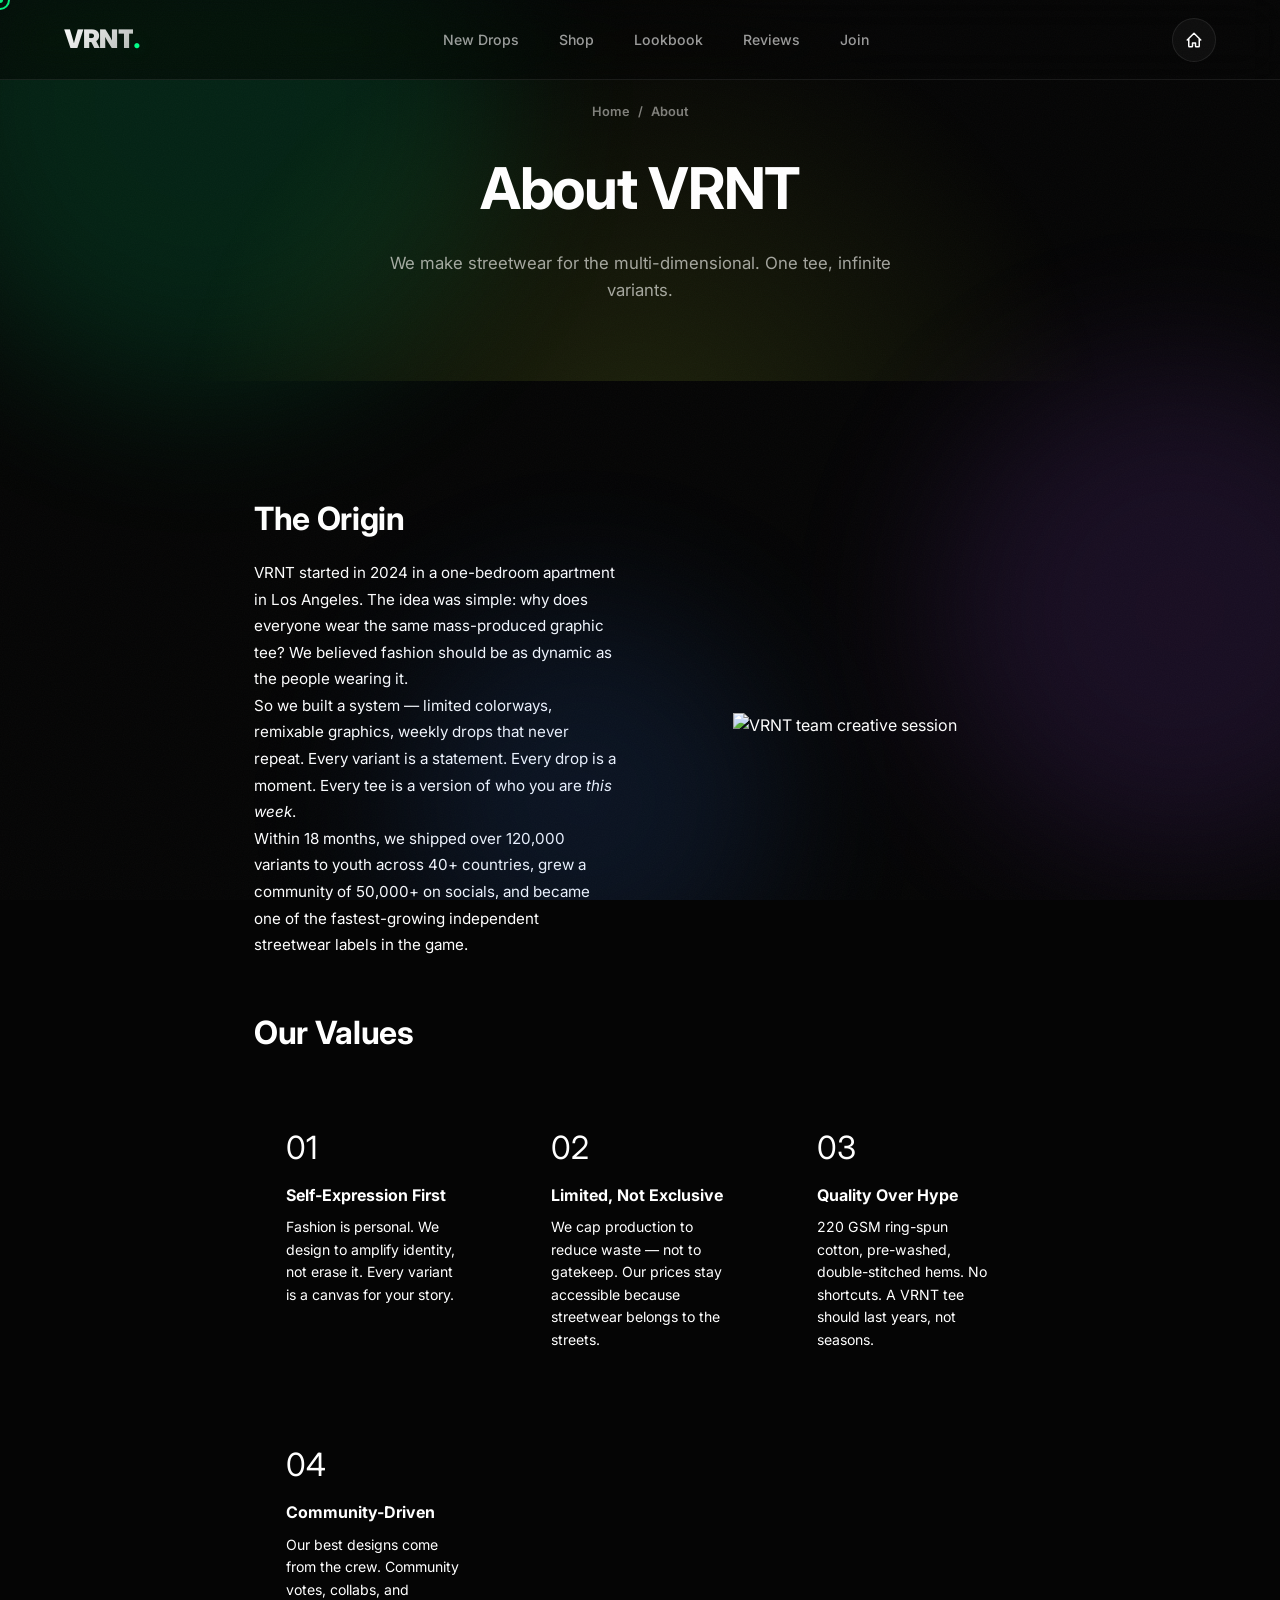
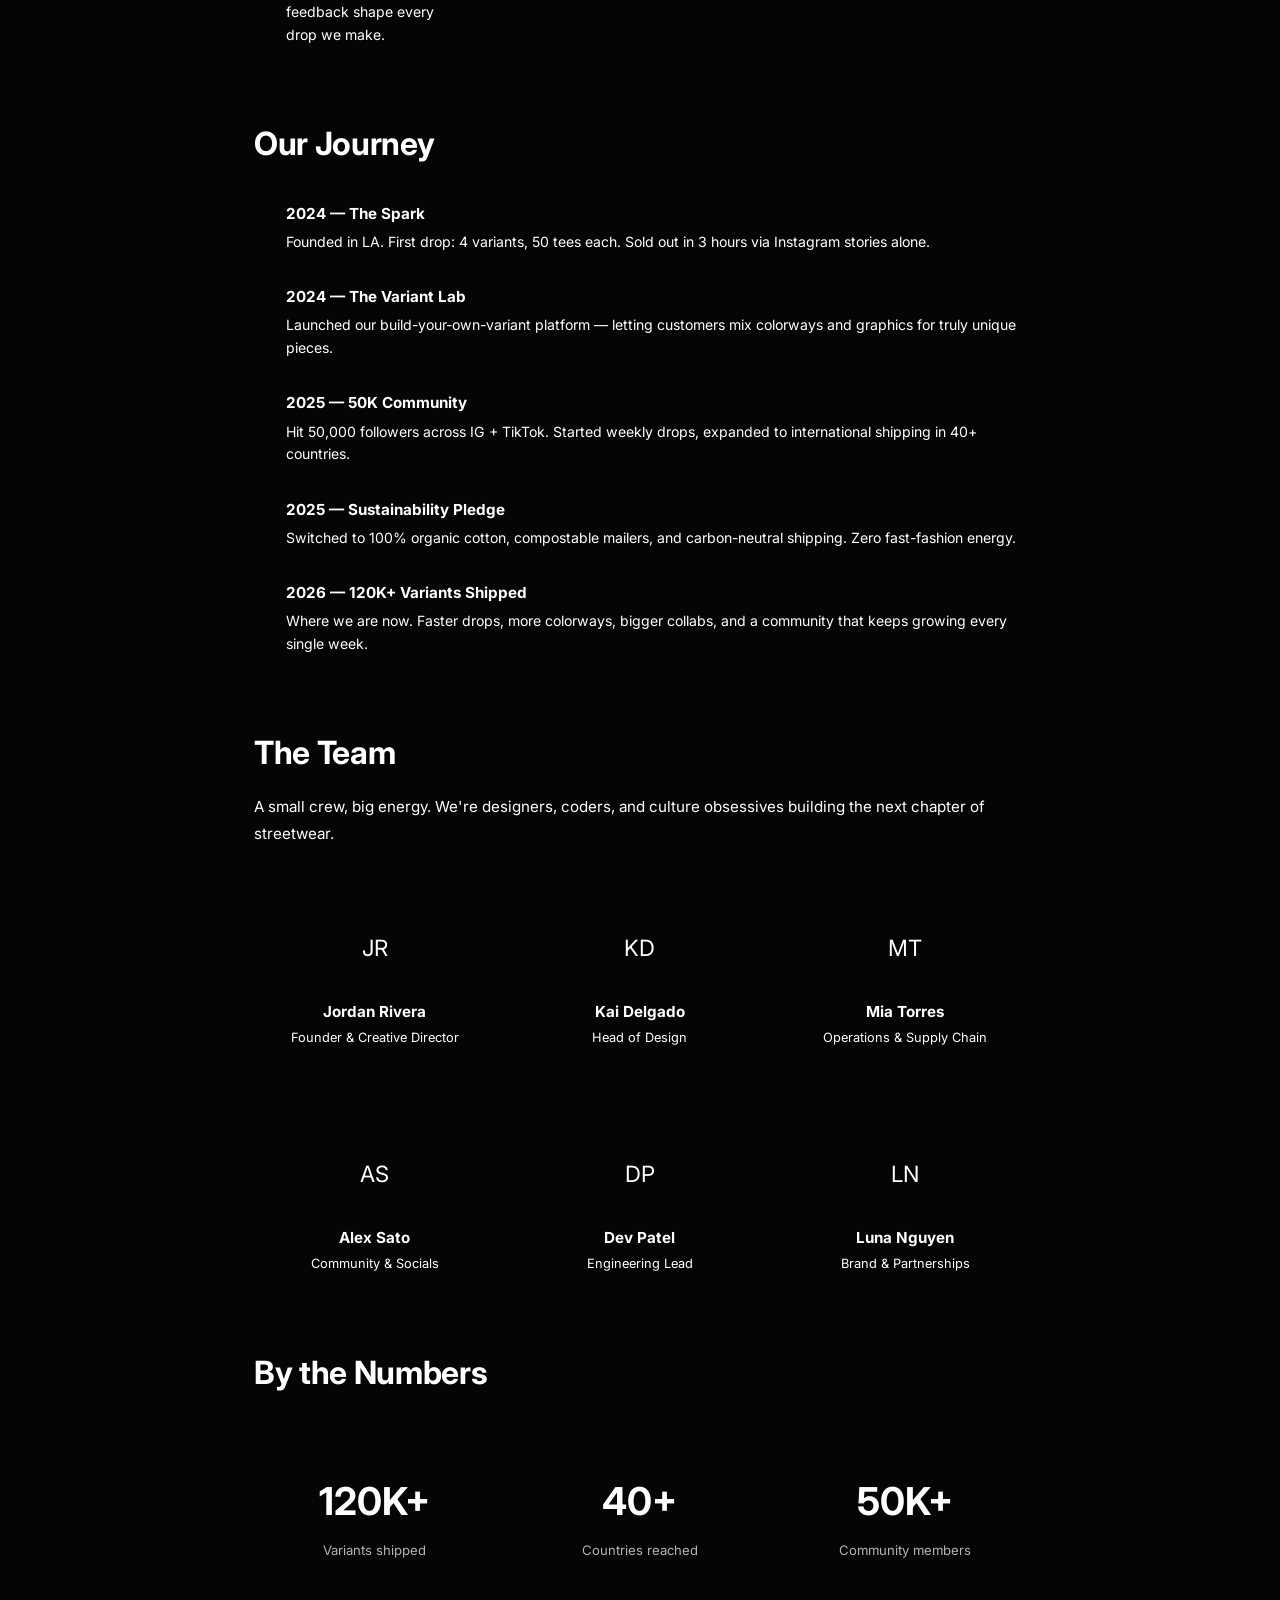
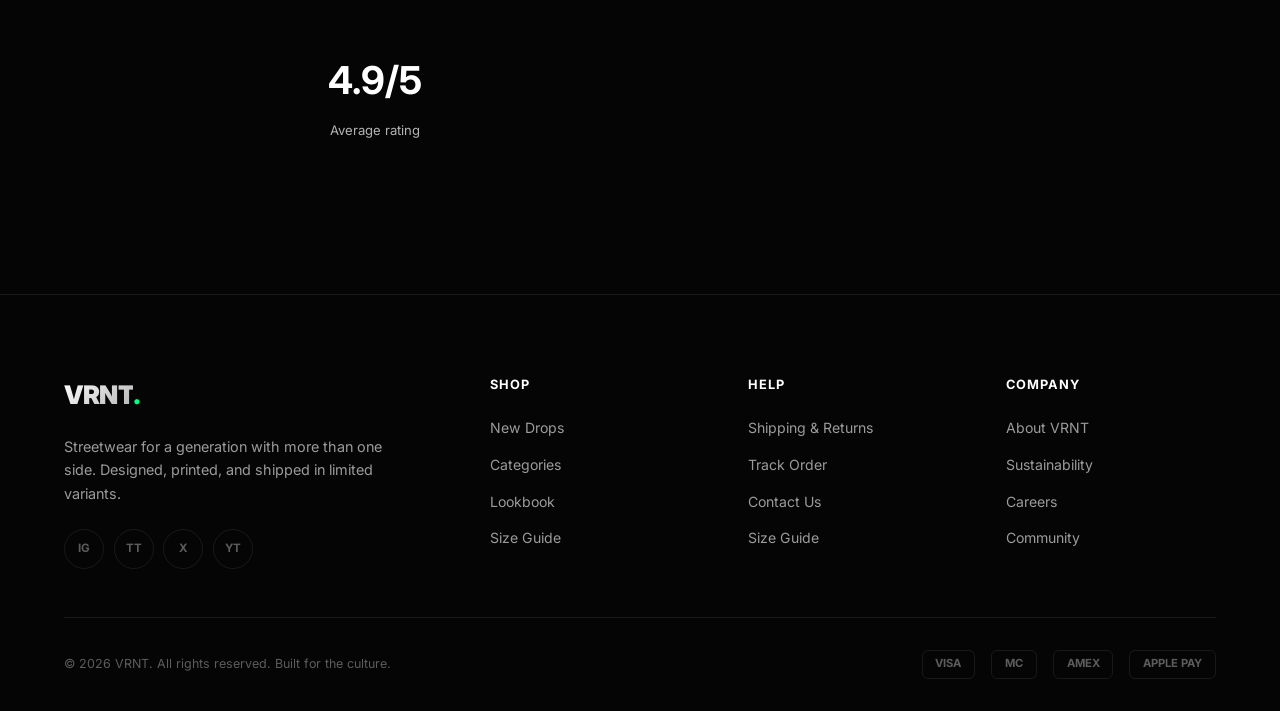
==== about.html @ 7489afe8 "Rewrite 7 inner pages with premium dark futuristic theme - Unified header with logo__text/logo__dot," ====
<!DOCTYPE html>
<html lang="en">
<head>
<meta charset="UTF-8" />
<meta name="viewport" content="width=device-width, initial-scale=1.0" />
<title>About VRNT — Our Story</title>
<meta name="description" content="VRNT is a streetwear label built for a generation that refuses to pick just one version of themselves. Learn our story, values, and meet the team." />
<meta name="theme-color" content="#050505" />

<!-- Fonts -->
<link rel="preconnect" href="https://fonts.googleapis.com">
<link rel="preconnect" href="https://fonts.gstatic.com" crossorigin>
<link href="https://fonts.googleapis.com/css2?family=Inter:wght@400;500;600;700;800;900&display=swap" rel="stylesheet">

<!-- Styles -->
<link rel="stylesheet" href="assets/css/style.css" />
<link rel="stylesheet" href="assets/css/pages.css" />
</head>
<body>

<!-- ============ NOISE OVERLAY ============ -->
<div class="noise" aria-hidden="true"></div>

<!-- ============ AMBIENT GLOW ORBS ============ -->
<div class="glow-orbs" aria-hidden="true">
  <span class="glow-orb glow-orb--1"></span>
  <span class="glow-orb glow-orb--2"></span>
  <span class="glow-orb glow-orb--3"></span>
</div>

<!-- ============ CUSTOM CURSOR ============ -->
<div class="cursor" id="cursor"></div>
<div class="cursor cursor--dot" id="cursorDot"></div>

<!-- ============ HEADER ============ -->
<header class="site-header" id="siteHeader">
  <div class="site-header__inner">
    <a href="index.html" class="logo" data-hover>
      <span class="logo__text">VRNT</span><span class="logo__dot">.</span>
    </a>

    <nav class="main-nav" aria-label="Primary">
      <ul>
        <li><a href="index.html#drops" data-hover>New Drops</a></li>
        <li><a href="index.html#categories" data-hover>Shop</a></li>
        <li><a href="index.html#lookbook" data-hover>Lookbook</a></li>
        <li><a href="index.html#testimonials" data-hover>Reviews</a></li>
        <li><a href="index.html#newsletter" data-hover>Join</a></li>
      </ul>
    </nav>

    <div class="header-actions">
      <a href="index.html" class="icon-btn" aria-label="Home" data-hover>
        <svg viewBox="0 0 24 24"><path d="M3 12l9-9 9 9M5 10v10a1 1 0 001 1h3a1 1 0 001-1v-4h4v4a1 1 0 001 1h3a1 1 0 001-1V10" fill="none" stroke="currentColor" stroke-width="2" stroke-linecap="round" stroke-linejoin="round"/></svg>
      </a>
    </div>
  </div>
</header>

<main>
  <section class="page-hero">
    <nav class="breadcrumb" aria-label="Breadcrumb">
      <a href="index.html" data-hover>Home</a> <span>/</span> <span>About</span>
    </nav>
    <h1>About VRNT</h1>
    <p>We make streetwear for the multi-dimensional. One tee, infinite variants.</p>
  </section>

  <div class="page-content">

    <div class="about-hero-grid">
      <div>
        <h2 style="margin-top:0;">The Origin</h2>
        <p>VRNT started in 2024 in a one-bedroom apartment in Los Angeles. The idea was simple: why does everyone wear the same mass-produced graphic tee? We believed fashion should be as dynamic as the people wearing it.</p>
        <p>So we built a system — limited colorways, remixable graphics, weekly drops that never repeat. Every variant is a statement. Every drop is a moment. Every tee is a version of who you are <em>this week</em>.</p>
        <p>Within 18 months, we shipped over 120,000 variants to youth across 40+ countries, grew a community of 50,000+ on socials, and became one of the fastest-growing independent streetwear labels in the game.</p>
      </div>
      <div class="about-visual">
        <img src="https://images.unsplash.com/photo-1556906781-9a412961c28c?w=700&q=80&auto=format" alt="VRNT team creative session" loading="lazy" />
      </div>
    </div>

    <h2>Our Values</h2>
    <div class="values-grid">
      <div class="value-card">
        <span class="value-card__num">01</span>
        <h4>Self-Expression First</h4>
        <p>Fashion is personal. We design to amplify identity, not erase it. Every variant is a canvas for your story.</p>
      </div>
      <div class="value-card">
        <span class="value-card__num">02</span>
        <h4>Limited, Not Exclusive</h4>
        <p>We cap production to reduce waste — not to gatekeep. Our prices stay accessible because streetwear belongs to the streets.</p>
      </div>
      <div class="value-card">
        <span class="value-card__num">03</span>
        <h4>Quality Over Hype</h4>
        <p>220 GSM ring-spun cotton, pre-washed, double-stitched hems. No shortcuts. A VRNT tee should last years, not seasons.</p>
      </div>
      <div class="value-card">
        <span class="value-card__num">04</span>
        <h4>Community-Driven</h4>
        <p>Our best designs come from the crew. Community votes, collabs, and feedback shape every drop we make.</p>
      </div>
    </div>

    <h2>Our Journey</h2>
    <div class="timeline">
      <div class="timeline__item">
        <h4>2024 — The Spark</h4>
        <p>Founded in LA. First drop: 4 variants, 50 tees each. Sold out in 3 hours via Instagram stories alone.</p>
      </div>
      <div class="timeline__item">
        <h4>2024 — The Variant Lab</h4>
        <p>Launched our build-your-own-variant platform — letting customers mix colorways and graphics for truly unique pieces.</p>
      </div>
      <div class="timeline__item">
        <h4>2025 — 50K Community</h4>
        <p>Hit 50,000 followers across IG + TikTok. Started weekly drops, expanded to international shipping in 40+ countries.</p>
      </div>
      <div class="timeline__item">
        <h4>2025 — Sustainability Pledge</h4>
        <p>Switched to 100% organic cotton, compostable mailers, and carbon-neutral shipping. Zero fast-fashion energy.</p>
      </div>
      <div class="timeline__item">
        <h4>2026 — 120K+ Variants Shipped</h4>
        <p>Where we are now. Faster drops, more colorways, bigger collabs, and a community that keeps growing every single week.</p>
      </div>
    </div>

    <h2>The Team</h2>
    <p>A small crew, big energy. We're designers, coders, and culture obsessives building the next chapter of streetwear.</p>
    <div class="team-grid">
      <div class="team-card">
        <div class="team-card__avatar">JR</div>
        <h4>Jordan Rivera</h4>
        <p>Founder & Creative Director</p>
      </div>
      <div class="team-card">
        <div class="team-card__avatar">KD</div>
        <h4>Kai Delgado</h4>
        <p>Head of Design</p>
      </div>
      <div class="team-card">
        <div class="team-card__avatar">MT</div>
        <h4>Mia Torres</h4>
        <p>Operations & Supply Chain</p>
      </div>
      <div class="team-card">
        <div class="team-card__avatar">AS</div>
        <h4>Alex Sato</h4>
        <p>Community & Socials</p>
      </div>
      <div class="team-card">
        <div class="team-card__avatar">DP</div>
        <h4>Dev Patel</h4>
        <p>Engineering Lead</p>
      </div>
      <div class="team-card">
        <div class="team-card__avatar">LN</div>
        <h4>Luna Nguyen</h4>
        <p>Brand & Partnerships</p>
      </div>
    </div>

    <h2>By the Numbers</h2>
    <div class="sus-stats">
      <div class="sus-stat"><strong>120K+</strong><span>Variants shipped</span></div>
      <div class="sus-stat"><strong>40+</strong><span>Countries reached</span></div>
      <div class="sus-stat"><strong>50K+</strong><span>Community members</span></div>
      <div class="sus-stat"><strong>4.9/5</strong><span>Average rating</span></div>
    </div>

  </div>
</main>

<!-- ============ FOOTER ============ -->
<footer class="site-footer">
  <div class="site-footer__inner">
    <div class="site-footer__top">
      <div class="site-footer__brand">
        <a href="index.html" class="logo" data-hover><span class="logo__text">VRNT</span><span class="logo__dot">.</span></a>
        <p>Streetwear for a generation with more than one side. Designed, printed, and shipped in limited variants.</p>
        <div class="social-row">
          <a href="#" aria-label="Instagram" data-hover>IG</a>
          <a href="#" aria-label="TikTok" data-hover>TT</a>
          <a href="#" aria-label="X" data-hover>X</a>
          <a href="#" aria-label="YouTube" data-hover>YT</a>
        </div>
      </div>
      <div class="site-footer__col">
        <h5>Shop</h5>
        <ul>
          <li><a href="index.html#drops" data-hover>New Drops</a></li>
          <li><a href="index.html#categories" data-hover>Categories</a></li>
          <li><a href="index.html#lookbook" data-hover>Lookbook</a></li>
          <li><a href="size-guide.html" data-hover>Size Guide</a></li>
        </ul>
      </div>
      <div class="site-footer__col">
        <h5>Help</h5>
        <ul>
          <li><a href="shipping-returns.html" data-hover>Shipping & Returns</a></li>
          <li><a href="track-order.html" data-hover>Track Order</a></li>
          <li><a href="contact.html" data-hover>Contact Us</a></li>
          <li><a href="size-guide.html" data-hover>Size Guide</a></li>
        </ul>
      </div>
      <div class="site-footer__col">
        <h5>Company</h5>
        <ul>
          <li><a href="about.html" data-hover>About VRNT</a></li>
          <li><a href="sustainability.html" data-hover>Sustainability</a></li>
          <li><a href="careers.html" data-hover>Careers</a></li>
          <li><a href="index.html#testimonials" data-hover>Community</a></li>
        </ul>
      </div>
    </div>
    <div class="site-footer__bottom">
      <p>&copy; 2026 VRNT. All rights reserved. Built for the culture.</p>
      <div class="payment-row">
        <span class="payment-pill">VISA</span>
        <span class="payment-pill">MC</span>
        <span class="payment-pill">AMEX</span>
        <span class="payment-pill">APPLE PAY</span>
      </div>
    </div>
  </div>
</footer>

<script src="assets/js/main.js"></script>
</body>
</html>
---- assets/css/style.css ----
/* =========================================================
   VRNT — $10K Premium Futuristic Streetwear Store
   Glassmorphism · Neon · 3D · Parallax · Micro-interactions
   ========================================================= */

/* ---------- Custom Properties ---------- */
:root {
  /* Dark futuristic palette */
  --bg-primary: #050505;
  --bg-secondary: #0a0a0f;
  --bg-card: rgba(255,255,255,.03);
  --bg-glass: rgba(255,255,255,.04);
  --border-glass: rgba(255,255,255,.08);

  --text-primary: #ffffff;
  --text-secondary: rgba(255,255,255,.6);
  --text-muted: rgba(255,255,255,.35);

  --neon-green: #00ff88;
  --neon-purple: #a855f7;
  --neon-blue: #3b82f6;
  --neon-pink: #ec4899;
  --neon-cyan: #06b6d4;
  --neon-orange: #f97316;

  --accent: var(--neon-green);
  --accent-glow: 0 0 20px rgba(0,255,136,.3), 0 0 60px rgba(0,255,136,.1);

  --font-display: 'Inter', system-ui, -apple-system, sans-serif;
  --font-body: 'Inter', system-ui, -apple-system, sans-serif;

  --container: 1400px;
  --gutter: clamp(24px, 5vw, 80px);
  --radius-sm: 12px;
  --radius-md: 20px;
  --radius-lg: 32px;
  --radius-xl: 48px;

  --ease-out: cubic-bezier(.16,1,.3,1);
  --ease-elastic: cubic-bezier(.68,-.6,.32,1.6);
  --ease-smooth: cubic-bezier(.4,0,.2,1);
  --dur-fast: .2s;
  --dur-med: .5s;
  --dur-slow: 1s;
  --dur-slower: 1.6s;

  --header-h: 80px;
}

/* ---------- Reset ---------- */
*, *::before, *::after { box-sizing: border-box; }
html {
  scroll-behavior: smooth;
  scrollbar-width: thin;
  scrollbar-color: rgba(255,255,255,.1) transparent;
}
body {
  margin: 0;
  background: var(--bg-primary);
  color: var(--text-primary);
  font-family: var(--font-body);
  font-size: 16px;
  line-height: 1.6;
  -webkit-font-smoothing: antialiased;
  -moz-osx-font-smoothing: grayscale;
  overflow-x: hidden;
  cursor: none;
}
img, svg, video { display: block; max-width: 100%; }
a { color: inherit; text-decoration: none; }
button { font-family: inherit; cursor: none; border: none; background: none; color: inherit; }
ul { list-style: none; margin: 0; padding: 0; }
h1, h2, h3, h4, h5, h6, p { margin: 0; }
input, textarea { font-family: inherit; }

/* ---------- Custom Scrollbar (Webkit) ---------- */
::-webkit-scrollbar { width: 6px; }
::-webkit-scrollbar-track { background: transparent; }
::-webkit-scrollbar-thumb { background: rgba(255,255,255,.1); border-radius: 3px; }
::-webkit-scrollbar-thumb:hover { background: rgba(255,255,255,.2); }

/* ---------- Custom Cursor ---------- */
.cursor {
  position: fixed;
  width: 20px;
  height: 20px;
  border: 2px solid var(--accent);
  border-radius: 50%;
  pointer-events: none;
  z-index: 9999;
  transition: transform .15s var(--ease-out), opacity .3s, width .3s var(--ease-out), height .3s var(--ease-out), border-color .3s;
  transform: translate(-50%, -50%);
  mix-blend-mode: difference;
}
.cursor--dot {
  width: 6px;
  height: 6px;
  background: var(--accent);
  border: none;
  transition: transform .08s linear, opacity .3s;
}
.cursor.is-hover {
  width: 50px;
  height: 50px;
  border-color: var(--neon-pink);
  background: rgba(236,72,153,.1);
}
.cursor.is-hidden { opacity: 0; transform: translate(-50%, -50%) scale(0); }
@media (hover: none) { .cursor { display: none; } body { cursor: auto; } button { cursor: pointer; } }

/* ---------- Loading Screen ---------- */
.loader {
  position: fixed;
  inset: 0;
  z-index: 10000;
  background: var(--bg-primary);
  display: flex;
  flex-direction: column;
  align-items: center;
  justify-content: center;
  gap: 2rem;
  transition: opacity .8s var(--ease-out), visibility .8s;
}
.loader.is-done {
  opacity: 0;
  visibility: hidden;
  pointer-events: none;
}
.loader__logo {
  font-size: 3rem;
  font-weight: 900;
  letter-spacing: -.04em;
  background: linear-gradient(135deg, var(--neon-green), var(--neon-cyan), var(--neon-purple));
  -webkit-background-clip: text;
  background-clip: text;
  color: transparent;
  animation: pulse-glow 2s ease-in-out infinite;
}
@keyframes pulse-glow {
  0%, 100% { filter: brightness(1); }
  50% { filter: brightness(1.3); }
}
.loader__bar {
  width: 200px;
  height: 2px;
  background: rgba(255,255,255,.1);
  border-radius: 2px;
  overflow: hidden;
}
.loader__progress {
  height: 100%;
  width: 0%;
  background: linear-gradient(90deg, var(--neon-green), var(--neon-cyan));
  border-radius: 2px;
  transition: width .3s var(--ease-out);
}
.loader__text {
  font-size: .75rem;
  letter-spacing: .2em;
  text-transform: uppercase;
  color: var(--text-muted);
}

/* ---------- Noise Texture Overlay ---------- */
.noise {
  position: fixed;
  inset: 0;
  pointer-events: none;
  z-index: 9000;
  opacity: .03;
  background-image: url("data:image/svg+xml,%3Csvg xmlns='http://www.w3.org/2000/svg' width='300' height='300'%3E%3Cfilter id='n'%3E%3CfeTurbulence type='fractalNoise' baseFrequency='.85' numOctaves='4' stitchTiles='stitch'/%3E%3C/filter%3E%3Crect width='100%25' height='100%25' filter='url(%23n)'/%3E%3C/svg%3E");
}

/* ---------- Glow Orbs (ambient background) ---------- */
.glow-orbs {
  position: fixed;
  inset: 0;
  pointer-events: none;
  z-index: 0;
  overflow: hidden;
}
.glow-orb {
  position: absolute;
  border-radius: 50%;
  filter: blur(80px);
  opacity: .12;
  animation: orb-float 20s ease-in-out infinite;
}
.glow-orb--1 { width: 600px; height: 600px; background: var(--neon-green); top: -200px; left: -100px; }
.glow-orb--2 { width: 500px; height: 500px; background: var(--neon-purple); top: 40%; right: -150px; animation-delay: -7s; animation-duration: 25s; }
.glow-orb--3 { width: 400px; height: 400px; background: var(--neon-blue); bottom: -100px; left: 30%; animation-delay: -12s; animation-duration: 22s; }
@keyframes orb-float {
  0%, 100% { transform: translate(0, 0) scale(1); }
  33% { transform: translate(40px, -60px) scale(1.1); }
  66% { transform: translate(-30px, 40px) scale(.9); }
}

/* ---------- Header ---------- */
.site-header {
  position: fixed;
  top: 0;
  left: 0;
  right: 0;
  z-index: 100;
  height: var(--header-h);
  display: flex;
  align-items: center;
  padding: 0 var(--gutter);
  background: rgba(5,5,5,.6);
  backdrop-filter: blur(20px) saturate(1.8);
  border-bottom: 1px solid var(--border-glass);
  transition: transform .5s var(--ease-out), background .3s;
}
.site-header.is-hidden { transform: translateY(-100%); }
.site-header__inner {
  width: 100%;
  max-width: var(--container);
  margin: 0 auto;
  display: flex;
  align-items: center;
  justify-content: space-between;
}

.logo {
  font-size: 1.6rem;
  font-weight: 900;
  letter-spacing: -.03em;
  position: relative;
}
.logo__text {
  background: linear-gradient(135deg, #fff, rgba(255,255,255,.7));
  -webkit-background-clip: text;
  background-clip: text;
  color: transparent;
}
.logo__dot {
  color: var(--accent);
  text-shadow: var(--accent-glow);
}

.main-nav ul {
  display: flex;
  gap: 2.5rem;
}
.main-nav a {
  font-size: .88rem;
  font-weight: 500;
  color: var(--text-secondary);
  position: relative;
  padding: .5rem 0;
  transition: color var(--dur-fast);
}
.main-nav a::after {
  content: "";
  position: absolute;
  bottom: 0;
  left: 0;
  width: 0;
  height: 2px;
  background: var(--accent);
  box-shadow: var(--accent-glow);
  transition: width .4s var(--ease-out);
}
.main-nav a:hover { color: var(--text-primary); }
.main-nav a:hover::after { width: 100%; }

.header-actions {
  display: flex;
  align-items: center;
  gap: .75rem;
}
.icon-btn {
  width: 44px;
  height: 44px;
  display: grid;
  place-items: center;
  border-radius: 50%;
  border: 1px solid var(--border-glass);
  background: var(--bg-glass);
  transition: all var(--dur-fast) var(--ease-out);
}
.icon-btn:hover {
  border-color: var(--accent);
  box-shadow: var(--accent-glow);
  transform: scale(1.05);
}
.icon-btn svg { width: 18px; height: 18px; fill: none; stroke: currentColor; stroke-width: 1.8; }

.cart-btn { position: relative; }
.cart-count {
  position: absolute;
  top: -2px;
  right: -2px;
  min-width: 18px;
  height: 18px;
  padding: 0 4px;
  background: var(--neon-pink);
  color: #fff;
  font-size: .65rem;
  font-weight: 800;
  border-radius: 50%;
  display: grid;
  place-items: center;
  box-shadow: 0 0 12px rgba(236,72,153,.5);
}

/* Mobile nav toggle */
.nav-toggle { display: none; }

/* ---------- Reveal Animations ---------- */
[data-reveal] {
  opacity: 0;
  transform: translateY(60px);
  transition: opacity var(--dur-slower) var(--ease-out), transform var(--dur-slower) var(--ease-out);
}
[data-reveal].is-visible {
  opacity: 1;
  transform: translateY(0);
}
[data-reveal="left"] { transform: translateX(-60px) translateY(0); }
[data-reveal="left"].is-visible { transform: translateX(0); }
[data-reveal="right"] { transform: translateX(60px) translateY(0); }
[data-reveal="right"].is-visible { transform: translateX(0); }
[data-reveal="scale"] { transform: scale(.85); }
[data-reveal="scale"].is-visible { transform: scale(1); }

/* Staggered children */
[data-stagger] > * {
  opacity: 0;
  transform: translateY(40px);
  transition: opacity .8s var(--ease-out), transform .8s var(--ease-out);
}
[data-stagger].is-visible > *:nth-child(1) { transition-delay: 0s; opacity: 1; transform: translateY(0); }
[data-stagger].is-visible > *:nth-child(2) { transition-delay: .1s; opacity: 1; transform: translateY(0); }
[data-stagger].is-visible > *:nth-child(3) { transition-delay: .2s; opacity: 1; transform: translateY(0); }
[data-stagger].is-visible > *:nth-child(4) { transition-delay: .3s; opacity: 1; transform: translateY(0); }
[data-stagger].is-visible > *:nth-child(5) { transition-delay: .4s; opacity: 1; transform: translateY(0); }
[data-stagger].is-visible > *:nth-child(6) { transition-delay: .5s; opacity: 1; transform: translateY(0); }
[data-stagger].is-visible > *:nth-child(7) { transition-delay: .6s; opacity: 1; transform: translateY(0); }
[data-stagger].is-visible > *:nth-child(8) { transition-delay: .7s; opacity: 1; transform: translateY(0); }

/* ---------- Buttons ---------- */
.btn {
  display: inline-flex;
  align-items: center;
  gap: .6rem;
  padding: 1rem 2rem;
  border-radius: 999px;
  font-weight: 600;
  font-size: .92rem;
  transition: all .3s var(--ease-out);
  position: relative;
  overflow: hidden;
  white-space: nowrap;
}
.btn::before {
  content: "";
  position: absolute;
  inset: 0;
  border-radius: 999px;
  opacity: 0;
  transition: opacity .3s;
}
.btn svg { width: 16px; height: 16px; transition: transform .3s var(--ease-out); }

.btn--primary {
  background: var(--accent);
  color: #000;
  font-weight: 700;
  box-shadow: 0 0 20px rgba(0,255,136,.2), 0 4px 16px rgba(0,0,0,.3);
}
.btn--primary:hover {
  transform: translateY(-3px) scale(1.02);
  box-shadow: 0 0 40px rgba(0,255,136,.4), 0 8px 32px rgba(0,0,0,.4);
}
.btn--primary:hover svg { transform: translateX(4px); }

.btn--glass {
  background: var(--bg-glass);
  border: 1px solid var(--border-glass);
  backdrop-filter: blur(10px);
  color: var(--text-primary);
}
.btn--glass:hover {
  border-color: var(--accent);
  box-shadow: var(--accent-glow);
  transform: translateY(-3px);
}

.btn--outline {
  background: transparent;
  border: 1px solid rgba(255,255,255,.2);
  color: var(--text-primary);
}
.btn--outline:hover {
  border-color: var(--accent);
  background: rgba(0,255,136,.05);
  box-shadow: var(--accent-glow);
}

/* Magnetic button wrapper */
.magnetic { display: inline-block; transition: transform .3s var(--ease-out); }

/* ---------- HERO ---------- */
.hero {
  position: relative;
  min-height: 100vh;
  display: flex;
  align-items: center;
  padding: calc(var(--header-h) + 4rem) var(--gutter) 4rem;
  overflow: hidden;
  isolation: isolate;
}
.hero__video-wrap {
  position: absolute;
  inset: 0;
  z-index: -2;
  overflow: hidden;
}
.hero__video {
  width: 100%;
  height: 100%;
  object-fit: cover;
  opacity: .35;
  filter: saturate(.7) brightness(.6);
}
.hero__overlay {
  position: absolute;
  inset: 0;
  z-index: -1;
  background:
    radial-gradient(ellipse at 20% 50%, rgba(0,255,136,.08) 0%, transparent 50%),
    radial-gradient(ellipse at 80% 20%, rgba(168,85,247,.08) 0%, transparent 50%),
    linear-gradient(180deg, rgba(5,5,5,.4) 0%, var(--bg-primary) 100%);
}
.hero__grid {
  position: absolute;
  inset: 0;
  z-index: -1;
  background-image:
    linear-gradient(rgba(255,255,255,.02) 1px, transparent 1px),
    linear-gradient(90deg, rgba(255,255,255,.02) 1px, transparent 1px);
  background-size: 60px 60px;
  mask-image: radial-gradient(ellipse at 50% 50%, rgba(0,0,0,.6), transparent 70%);
}

.hero__content {
  max-width: var(--container);
  margin: 0 auto;
  width: 100%;
  display: grid;
  grid-template-columns: 1.1fr .9fr;
  gap: 4rem;
  align-items: center;
}
.hero__text { position: relative; z-index: 2; }

.hero__badge {
  display: inline-flex;
  align-items: center;
  gap: .6rem;
  padding: .5rem 1.2rem;
  background: var(--bg-glass);
  border: 1px solid var(--border-glass);
  border-radius: 999px;
  font-size: .75rem;
  font-weight: 600;
  letter-spacing: .1em;
  text-transform: uppercase;
  color: var(--accent);
  margin-bottom: 2rem;
  backdrop-filter: blur(10px);
}
.hero__badge::before {
  content: "";
  width: 8px;
  height: 8px;
  border-radius: 50%;
  background: var(--accent);
  box-shadow: 0 0 8px var(--accent);
  animation: pulse-dot 2s ease-in-out infinite;
}
@keyframes pulse-dot {
  0%, 100% { opacity: 1; transform: scale(1); }
  50% { opacity: .5; transform: scale(.7); }
}

.hero__title {
  font-size: clamp(3.5rem, 9vw, 7rem);
  font-weight: 900;
  line-height: .9;
  letter-spacing: -.04em;
  margin-bottom: 1.8rem;
}
.hero__title .line { display: block; overflow: hidden; }
.hero__title .line span {
  display: inline-block;
  transform: translateY(110%);
  animation: text-reveal 1.2s var(--ease-out) forwards;
}
.hero__title .line:nth-child(2) span { animation-delay: .15s; }
.hero__title .line:nth-child(3) span { animation-delay: .3s; }
@keyframes text-reveal {
  to { transform: translateY(0); }
}
.hero__title-accent {
  background: linear-gradient(135deg, var(--neon-green), var(--neon-cyan), var(--neon-purple));
  background-size: 200% auto;
  -webkit-background-clip: text;
  background-clip: text;
  color: transparent;
  animation: gradient-shift 4s ease infinite;
}
@keyframes gradient-shift {
  0% { background-position: 0% 50%; }
  50% { background-position: 100% 50%; }
  100% { background-position: 0% 50%; }
}

.hero__sub {
  font-size: 1.15rem;
  color: var(--text-secondary);
  max-width: 500px;
  margin-bottom: 2.5rem;
  line-height: 1.7;
}

.hero__cta {
  display: flex;
  gap: 1rem;
  flex-wrap: wrap;
  margin-bottom: 3.5rem;
}

.hero__stats {
  display: flex;
  gap: 3rem;
}
.hero__stat {
  display: flex;
  flex-direction: column;
}
.hero__stat-num {
  font-size: 2.2rem;
  font-weight: 900;
  letter-spacing: -.02em;
  background: linear-gradient(135deg, #fff, rgba(255,255,255,.7));
  -webkit-background-clip: text;
  background-clip: text;
  color: transparent;
}
.hero__stat-label {
  font-size: .78rem;
  color: var(--text-muted);
  text-transform: uppercase;
  letter-spacing: .08em;
}

/* Hero image showcase */
.hero__visual {
  position: relative;
  display: flex;
  align-items: center;
  justify-content: center;
  perspective: 1200px;
}
.hero__img-main {
  width: min(420px, 100%);
  height: auto;
  border-radius: var(--radius-lg);
  box-shadow:
    0 40px 100px rgba(0,0,0,.5),
    0 0 60px rgba(0,255,136,.08);
  transform: rotateY(-5deg) rotateX(2deg);
  transition: transform .6s var(--ease-out);
  animation: hero-float 6s ease-in-out infinite;
}
.hero__img-main:hover {
  transform: rotateY(0) rotateX(0) scale(1.02);
}
@keyframes hero-float {
  0%, 100% { transform: rotateY(-5deg) rotateX(2deg) translateY(0); }
  50% { transform: rotateY(-5deg) rotateX(2deg) translateY(-15px); }
}
.hero__img-float {
  position: absolute;
  width: 160px;
  border-radius: var(--radius-md);
  box-shadow: 0 20px 50px rgba(0,0,0,.4);
  animation: float-card 7s ease-in-out infinite;
}
.hero__img-float--1 { top: -5%; right: -10%; animation-delay: -2s; }
.hero__img-float--2 { bottom: 5%; left: -8%; animation-delay: -4s; }
@keyframes float-card {
  0%, 100% { transform: translateY(0) rotate(-2deg); }
  50% { transform: translateY(-20px) rotate(2deg); }
}

/* ---------- Marquee ---------- */
.marquee {
  padding: 1.5rem 0;
  border-top: 1px solid var(--border-glass);
  border-bottom: 1px solid var(--border-glass);
  overflow: hidden;
  background: rgba(255,255,255,.01);
}
.marquee__track {
  display: flex;
  gap: 3rem;
  white-space: nowrap;
  animation: marquee 30s linear infinite;
  width: max-content;
}
.marquee__track span {
  font-family: var(--font-display);
  font-size: clamp(1.5rem, 3vw, 2.4rem);
  font-weight: 900;
  letter-spacing: -.02em;
  color: var(--text-muted);
  transition: color .3s;
}
.marquee__track span:nth-child(odd) { color: var(--text-secondary); }
.marquee__track span:nth-child(4n+1) { color: var(--accent); text-shadow: var(--accent-glow); }
@keyframes marquee {
  from { transform: translateX(0); }
  to { transform: translateX(-50%); }
}

/* ---------- Section Shared ---------- */
.section {
  max-width: var(--container);
  margin: 0 auto;
  padding: 8rem var(--gutter);
  position: relative;
}
.section__header {
  margin-bottom: 4rem;
}
.section__eyebrow {
  display: inline-flex;
  align-items: center;
  gap: .5rem;
  font-size: .75rem;
  font-weight: 700;
  letter-spacing: .15em;
  text-transform: uppercase;
  color: var(--accent);
  margin-bottom: 1rem;
}
.section__eyebrow::before {
  content: "";
  width: 30px;
  height: 1px;
  background: var(--accent);
  box-shadow: var(--accent-glow);
}
.section__title {
  font-size: clamp(2.2rem, 5vw, 3.8rem);
  font-weight: 900;
  letter-spacing: -.03em;
  line-height: 1.05;
}
.section__title-gradient {
  background: linear-gradient(135deg, #fff, rgba(255,255,255,.6));
  -webkit-background-clip: text;
  background-clip: text;
  color: transparent;
}
.section__subtitle {
  font-size: 1.1rem;
  color: var(--text-secondary);
  max-width: 550px;
  margin-top: 1rem;
  line-height: 1.7;
}

/* ---------- Product Grid ---------- */
.product-grid {
  display: grid;
  grid-template-columns: repeat(3, 1fr);
  gap: 2rem;
}
.product-card {
  position: relative;
  background: var(--bg-card);
  border: 1px solid var(--border-glass);
  border-radius: var(--radius-lg);
  overflow: hidden;
  transition: all .5s var(--ease-out);
  transform-style: preserve-3d;
  perspective: 1000px;
}
.product-card::before {
  content: "";
  position: absolute;
  inset: 0;
  border-radius: var(--radius-lg);
  background: linear-gradient(135deg, rgba(0,255,136,.05), transparent, rgba(168,85,247,.05));
  opacity: 0;
  transition: opacity .5s;
  z-index: 0;
}
.product-card:hover {
  transform: translateY(-12px) scale(1.01);
  border-color: rgba(0,255,136,.2);
  box-shadow:
    0 30px 80px rgba(0,0,0,.4),
    0 0 40px rgba(0,255,136,.08);
}
.product-card:hover::before { opacity: 1; }

.product-card__media {
  position: relative;
  aspect-ratio: 4/5;
  overflow: hidden;
  background: linear-gradient(135deg, rgba(255,255,255,.02), rgba(255,255,255,.05));
}
.product-card__img {
  width: 100%;
  height: 100%;
  object-fit: cover;
  transition: transform .8s var(--ease-out), filter .5s;
}
.product-card:hover .product-card__img {
  transform: scale(1.08);
  filter: brightness(1.1);
}
.product-card__badge {
  position: absolute;
  top: 16px;
  left: 16px;
  padding: .4rem .9rem;
  border-radius: 999px;
  font-size: .7rem;
  font-weight: 700;
  letter-spacing: .05em;
  text-transform: uppercase;
  z-index: 2;
  backdrop-filter: blur(10px);
}
.product-card__badge--new {
  background: rgba(0,255,136,.15);
  border: 1px solid rgba(0,255,136,.3);
  color: var(--neon-green);
}
.product-card__badge--hot {
  background: rgba(236,72,153,.15);
  border: 1px solid rgba(236,72,153,.3);
  color: var(--neon-pink);
}
.product-card__quick {
  position: absolute;
  bottom: 16px;
  left: 50%;
  transform: translateX(-50%) translateY(20px);
  opacity: 0;
  transition: all .4s var(--ease-out);
}
.product-card:hover .product-card__quick {
  opacity: 1;
  transform: translateX(-50%) translateY(0);
}

.product-card__body {
  padding: 1.5rem 1.8rem 2rem;
  position: relative;
  z-index: 1;
}
.product-card__name {
  font-size: 1.1rem;
  font-weight: 700;
  margin-bottom: .3rem;
}
.product-card__tag {
  font-size: .82rem;
  color: var(--text-muted);
  margin-bottom: 1rem;
}
.product-card__foot {
  display: flex;
  justify-content: space-between;
  align-items: center;
}
.product-card__price {
  font-size: 1.3rem;
  font-weight: 800;
  background: linear-gradient(135deg, #fff, rgba(255,255,255,.8));
  -webkit-background-clip: text;
  background-clip: text;
  color: transparent;
}
.product-card__add {
  width: 40px;
  height: 40px;
  border-radius: 50%;
  background: var(--accent);
  color: #000;
  display: grid;
  place-items: center;
  transition: all .3s var(--ease-out);
  box-shadow: 0 0 15px rgba(0,255,136,.3);
}
.product-card__add:hover {
  transform: scale(1.15) rotate(90deg);
  box-shadow: 0 0 30px rgba(0,255,136,.5);
}
.product-card__add svg { width: 16px; height: 16px; stroke: currentColor; fill: none; stroke-width: 2.5; }

/* ---------- Campaign Film ---------- */
.film {
  max-width: var(--container);
  margin: 0 auto;
  padding: 0 var(--gutter) 8rem;
}
.film__panel {
  position: relative;
  border-radius: var(--radius-xl);
  overflow: hidden;
  aspect-ratio: 21/9;
  border: 1px solid var(--border-glass);
}
.film__video {
  position: absolute;
  inset: 0;
  width: 100%;
  height: 100%;
  object-fit: cover;
}
.film__overlay {
  position: absolute;
  inset: 0;
  background: linear-gradient(135deg, rgba(5,5,5,.6), rgba(5,5,5,.3));
  z-index: 1;
}
.film__content {
  position: relative;
  z-index: 2;
  height: 100%;
  display: flex;
  flex-direction: column;
  justify-content: center;
  padding: clamp(2rem, 5vw, 5rem);
}
.film__quote {
  font-size: clamp(2rem, 4vw, 3.5rem);
  font-weight: 900;
  letter-spacing: -.03em;
  line-height: 1.1;
  max-width: 600px;
  margin-bottom: 2rem;
}
.film__play {
  display: inline-flex;
  align-items: center;
  gap: .8rem;
  padding: .9rem 1.6rem;
  background: rgba(255,255,255,.08);
  border: 1px solid rgba(255,255,255,.2);
  border-radius: 999px;
  backdrop-filter: blur(10px);
  font-weight: 600;
  font-size: .9rem;
  transition: all .3s var(--ease-out);
  width: fit-content;
}
.film__play:hover {
  background: rgba(255,255,255,.15);
  border-color: var(--accent);
  box-shadow: var(--accent-glow);
}
.film__play svg { width: 18px; height: 18px; fill: currentColor; }
.film__progress {
  position: absolute;
  bottom: 0;
  left: 0;
  height: 3px;
  width: 0%;
  background: linear-gradient(90deg, var(--neon-green), var(--neon-cyan));
  z-index: 3;
  box-shadow: 0 0 10px var(--accent);
  transition: width .1s linear;
}

/* ---------- Categories ---------- */
.category-grid {
  display: grid;
  grid-template-columns: repeat(4, 1fr);
  gap: 1.5rem;
}
.category-tile {
  position: relative;
  border-radius: var(--radius-lg);
  aspect-ratio: 3/4;
  overflow: hidden;
  display: flex;
  flex-direction: column;
  justify-content: flex-end;
  padding: 1.8rem;
  border: 1px solid var(--border-glass);
  transition: all .5s var(--ease-out);
}
.category-tile::after {
  content: "";
  position: absolute;
  inset: 0;
  background: linear-gradient(180deg, transparent 30%, rgba(0,0,0,.8));
  z-index: 1;
}
.category-tile:hover {
  transform: translateY(-8px);
  border-color: rgba(0,255,136,.2);
  box-shadow: 0 20px 60px rgba(0,0,0,.4), 0 0 30px rgba(0,255,136,.06);
}
.category-tile__img {
  position: absolute;
  inset: 0;
  width: 100%;
  height: 100%;
  object-fit: cover;
  transition: transform 1s var(--ease-out);
}
.category-tile:hover .category-tile__img { transform: scale(1.1); }
.category-tile__label {
  position: relative;
  z-index: 2;
  font-size: 1.3rem;
  font-weight: 800;
  letter-spacing: -.01em;
}
.category-tile__count {
  position: relative;
  z-index: 2;
  font-size: .8rem;
  color: var(--text-muted);
  margin-top: .3rem;
}

/* ---------- Lookbook / Horizontal Scroll ---------- */
.lookbook {
  padding: 8rem 0;
  overflow: hidden;
}
.lookbook__header {
  max-width: var(--container);
  margin: 0 auto;
  padding: 0 var(--gutter) 3rem;
}
.lookbook__track {
  display: flex;
  gap: 1.5rem;
  padding: 0 var(--gutter);
  overflow-x: auto;
  scroll-snap-type: x mandatory;
  scrollbar-width: none;
  cursor: grab;
}
.lookbook__track::-webkit-scrollbar { display: none; }
.lookbook__track:active { cursor: grabbing; }
.lookbook__card {
  flex: 0 0 min(400px, 75vw);
  scroll-snap-align: start;
  aspect-ratio: 3/4;
  border-radius: var(--radius-lg);
  overflow: hidden;
  position: relative;
  border: 1px solid var(--border-glass);
  transition: transform .5s var(--ease-out);
}
.lookbook__card:hover { transform: scale(.98); }
.lookbook__card img {
  width: 100%;
  height: 100%;
  object-fit: cover;
  transition: transform .8s var(--ease-out);
}
.lookbook__card:hover img { transform: scale(1.05); }
.lookbook__card figcaption {
  position: absolute;
  bottom: 0;
  left: 0;
  right: 0;
  padding: 1.5rem;
  background: linear-gradient(transparent, rgba(0,0,0,.8));
  font-size: .85rem;
  color: var(--text-secondary);
}

/* ---------- Testimonials ---------- */
.testimonials-grid {
  display: grid;
  grid-template-columns: repeat(3, 1fr);
  gap: 2rem;
}
.testimonial-card {
  padding: 2.5rem;
  background: var(--bg-glass);
  border: 1px solid var(--border-glass);
  border-radius: var(--radius-lg);
  backdrop-filter: blur(10px);
  transition: all .4s var(--ease-out);
  position: relative;
  overflow: hidden;
}
.testimonial-card::before {
  content: "\"";
  position: absolute;
  top: 1rem;
  right: 1.5rem;
  font-size: 5rem;
  font-weight: 900;
  color: rgba(0,255,136,.08);
  line-height: 1;
}
.testimonial-card:hover {
  border-color: rgba(0,255,136,.15);
  transform: translateY(-6px);
  box-shadow: 0 20px 50px rgba(0,0,0,.3);
}
.testimonial-card__stars {
  display: flex;
  gap: .2rem;
  color: var(--neon-green);
  margin-bottom: 1rem;
}
.testimonial-card__stars svg { width: 14px; height: 14px; fill: currentColor; }
.testimonial-card__text {
  font-size: .95rem;
  color: var(--text-secondary);
  line-height: 1.7;
  margin-bottom: 1.5rem;
  font-style: italic;
}
.testimonial-card__author {
  display: flex;
  align-items: center;
  gap: .8rem;
}
.testimonial-card__avatar {
  width: 40px;
  height: 40px;
  border-radius: 50%;
  background: linear-gradient(135deg, var(--neon-green), var(--neon-purple));
  display: grid;
  place-items: center;
  font-weight: 800;
  font-size: .8rem;
  color: #000;
}
.testimonial-card__name { font-weight: 600; font-size: .88rem; }
.testimonial-card__handle { font-size: .78rem; color: var(--text-muted); }

/* ---------- Stats ---------- */
.stats-bar {
  max-width: var(--container);
  margin: 0 auto;
  display: grid;
  grid-template-columns: repeat(4, 1fr);
  gap: 2rem;
  padding: 4rem var(--gutter);
  background: var(--bg-glass);
  border: 1px solid var(--border-glass);
  border-radius: var(--radius-xl);
  backdrop-filter: blur(20px);
}
.stats-bar__item { text-align: center; }
.stats-bar__num {
  font-size: clamp(2rem, 4vw, 3rem);
  font-weight: 900;
  color: var(--accent);
  text-shadow: var(--accent-glow);
  display: block;
}
.stats-bar__label {
  font-size: .82rem;
  color: var(--text-muted);
  margin-top: .3rem;
}

/* ---------- Newsletter ---------- */
.newsletter {
  position: relative;
  padding: 8rem var(--gutter);
  text-align: center;
  overflow: hidden;
}
.newsletter::before {
  content: "";
  position: absolute;
  inset: 0;
  background: radial-gradient(circle at 50% 50%, rgba(0,255,136,.06), transparent 60%);
}
.newsletter__inner {
  position: relative;
  max-width: 600px;
  margin: 0 auto;
}
.newsletter__title {
  font-size: clamp(2rem, 4vw, 3rem);
  font-weight: 900;
  letter-spacing: -.03em;
  margin-bottom: .8rem;
}
.newsletter__sub {
  color: var(--text-secondary);
  margin-bottom: 2.5rem;
  font-size: 1.05rem;
}
.newsletter__form {
  display: flex;
  gap: .75rem;
  max-width: 440px;
  margin: 0 auto;
}
.newsletter__input {
  flex: 1;
  padding: 1rem 1.4rem;
  border-radius: 999px;
  border: 1px solid var(--border-glass);
  background: var(--bg-glass);
  backdrop-filter: blur(10px);
  color: var(--text-primary);
  font-size: .95rem;
  outline: none;
  transition: border-color .3s, box-shadow .3s;
}
.newsletter__input::placeholder { color: var(--text-muted); }
.newsletter__input:focus {
  border-color: var(--accent);
  box-shadow: var(--accent-glow);
}
.newsletter__msg {
  margin-top: 1rem;
  font-size: .85rem;
  font-weight: 600;
  color: var(--accent);
  min-height: 1.2em;
}

/* ---------- Footer ---------- */
.site-footer {
  border-top: 1px solid var(--border-glass);
  padding: 5rem var(--gutter) 2rem;
  background: rgba(5,5,5,.8);
}
.site-footer__inner {
  max-width: var(--container);
  margin: 0 auto;
}
.site-footer__top {
  display: grid;
  grid-template-columns: 1.8fr 1fr 1fr 1fr;
  gap: 3rem;
  padding-bottom: 3rem;
  border-bottom: 1px solid var(--border-glass);
}
.site-footer__brand p {
  color: var(--text-secondary);
  font-size: .9rem;
  margin: 1.2rem 0 1.5rem;
  max-width: 320px;
  line-height: 1.6;
}
.social-row {
  display: flex;
  gap: .6rem;
}
.social-row a {
  width: 40px;
  height: 40px;
  border-radius: 50%;
  border: 1px solid var(--border-glass);
  display: grid;
  place-items: center;
  font-size: .72rem;
  font-weight: 700;
  color: var(--text-muted);
  transition: all .3s var(--ease-out);
}
.social-row a:hover {
  border-color: var(--accent);
  color: var(--accent);
  box-shadow: var(--accent-glow);
}
.site-footer__col h5 {
  font-size: .8rem;
  text-transform: uppercase;
  letter-spacing: .08em;
  margin-bottom: 1.2rem;
  color: var(--text-primary);
}
.site-footer__col ul { display: flex; flex-direction: column; gap: .7rem; }
.site-footer__col a { font-size: .88rem; color: var(--text-secondary); transition: color .2s; }
.site-footer__col a:hover { color: var(--accent); }

.site-footer__bottom {
  display: flex;
  justify-content: space-between;
  align-items: center;
  padding-top: 2rem;
  font-size: .78rem;
  color: var(--text-muted);
  flex-wrap: wrap;
  gap: 1rem;
}
.payment-row { display: flex; gap: 1rem; }
.payment-pill {
  padding: .3rem .8rem;
  border-radius: 6px;
  border: 1px solid var(--border-glass);
  font-size: .7rem;
  font-weight: 700;
  color: var(--text-muted);
}

/* ---------- Toast ---------- */
.toast {
  position: fixed;
  bottom: 2rem;
  left: 50%;
  transform: translate(-50%, 30px);
  background: var(--bg-glass);
  border: 1px solid var(--border-glass);
  backdrop-filter: blur(20px);
  color: var(--text-primary);
  padding: 1rem 2rem;
  border-radius: 999px;
  font-size: .88rem;
  font-weight: 600;
  z-index: 200;
  opacity: 0;
  pointer-events: none;
  transition: all .4s var(--ease-out);
  box-shadow: 0 20px 50px rgba(0,0,0,.5);
}
.toast.is-visible { opacity: 1; transform: translate(-50%, 0); }

/* ---------- Back to Top ---------- */
.back-to-top {
  position: fixed;
  right: 2rem;
  bottom: 2rem;
  width: 50px;
  height: 50px;
  border-radius: 50%;
  background: var(--bg-glass);
  border: 1px solid var(--border-glass);
  backdrop-filter: blur(10px);
  display: grid;
  place-items: center;
  z-index: 90;
  opacity: 0;
  visibility: hidden;
  transform: translateY(10px);
  transition: all .3s var(--ease-out);
}
.back-to-top.is-visible { opacity: 1; visibility: visible; transform: translateY(0); }
.back-to-top:hover {
  border-color: var(--accent);
  box-shadow: var(--accent-glow);
}
.back-to-top svg { width: 18px; height: 18px; stroke: currentColor; fill: none; stroke-width: 2; transform: rotate(-90deg); }

/* =========================================================
   RESPONSIVE
   ========================================================= */
@media (max-width: 1100px) {
  .hero__content { grid-template-columns: 1fr; text-align: center; }
  .hero__sub { margin-left: auto; margin-right: auto; }
  .hero__cta { justify-content: center; }
  .hero__stats { justify-content: center; }
  .hero__visual { margin-top: 3rem; }
  .hero__img-float { display: none; }
  .product-grid { grid-template-columns: repeat(2, 1fr); }
  .category-grid { grid-template-columns: repeat(2, 1fr); }
  .testimonials-grid { grid-template-columns: 1fr; }
  .stats-bar { grid-template-columns: repeat(2, 1fr); }
  .site-footer__top { grid-template-columns: 1fr 1fr; }
}
@media (max-width: 768px) {
  .main-nav { display: none; }
  .nav-toggle { display: grid; place-items: center; }
  .section { padding: 5rem var(--gutter); }
  .product-grid { grid-template-columns: 1fr; }
  .category-grid { grid-template-columns: 1fr 1fr; }
  .stats-bar { grid-template-columns: 1fr 1fr; padding: 2.5rem var(--gutter); border-radius: var(--radius-lg); }
  .newsletter__form { flex-direction: column; }
  .site-footer__top { grid-template-columns: 1fr; }
  .hero__stats { flex-wrap: wrap; gap: 1.5rem; }
  .film__panel { aspect-ratio: 16/10; }
}
@media (max-width: 480px) {
  .category-grid { grid-template-columns: 1fr; }
  .hero__title { font-size: clamp(2.5rem, 12vw, 4rem); }
}

/* Reduced motion */
@media (prefers-reduced-motion: reduce) {
  *, *::before, *::after { animation-duration: 0.01ms !important; transition-duration: 0.01ms !important; }
  html { scroll-behavior: auto; }
  [data-reveal] { opacity: 1; transform: none; }
}
---- assets/css/pages.css ----
/* =========================================================
   VRNT — Inner Pages Shared Styles
   ========================================================= */

/* Page hero banner (smaller than homepage) */
.page-hero {
  background: var(--ink);
  color: var(--bone);
  padding: clamp(4rem, 8vw, 7rem) var(--gutter) clamp(3rem, 6vw, 5rem);
  text-align: center;
  position: relative;
  overflow: hidden;
}
.page-hero::before {
  content: "";
  position: absolute;
  inset: 0;
  background: radial-gradient(circle at 50% 120%, rgba(214,255,61,.12), transparent 60%);
}
.page-hero h1 {
  font-family: var(--font-display);
  font-size: clamp(2rem, 5vw, 3.6rem);
  letter-spacing: -.02em;
  position: relative;
}
.page-hero p {
  color: rgba(245,244,240,.65);
  max-width: 520px;
  margin: 1rem auto 0;
  font-size: 1.05rem;
  position: relative;
}
.breadcrumb {
  position: relative;
  display: flex;
  justify-content: center;
  gap: .5rem;
  font-size: .8rem;
  font-weight: 600;
  margin-bottom: 1.2rem;
  color: rgba(245,244,240,.5);
}
.breadcrumb a {
  color: var(--volt);
  text-decoration: none;
}
.breadcrumb a:hover { text-decoration: underline; }

/* Page content area */
.page-content {
  max-width: 900px;
  margin: 0 auto;
  padding: 4rem var(--gutter) 5rem;
}
.page-content h2 {
  font-family: var(--font-display);
  font-size: clamp(1.4rem, 3vw, 2rem);
  margin: 2.5rem 0 1rem;
  letter-spacing: -.01em;
}
.page-content h3 {
  font-size: 1.1rem;
  font-weight: 700;
  margin: 2rem 0 .6rem;
}
.page-content p, .page-content li {
  color: var(--grey-500);
  line-height: 1.75;
  font-size: .95rem;
}
.page-content ul, .page-content ol {
  padding-left: 1.4rem;
  margin: .8rem 0;
}
.page-content li { margin-bottom: .5rem; }
.page-content strong { color: var(--ink); }

/* Info cards */
.info-grid {
  display: grid;
  grid-template-columns: repeat(auto-fit, minmax(240px, 1fr));
  gap: 1.5rem;
  margin: 2rem 0;
}
.info-card {
  background: var(--paper);
  border: 1px solid var(--grey-100);
  border-radius: var(--radius-md);
  padding: 1.8rem;
  transition: transform var(--dur-med) var(--ease-out), box-shadow var(--dur-med);
}
.info-card:hover {
  transform: translateY(-4px);
  box-shadow: 0 16px 32px rgba(10,10,10,.08);
}
.info-card__icon {
  width: 48px;
  height: 48px;
  border-radius: 12px;
  background: var(--volt);
  display: grid;
  place-items: center;
  margin-bottom: 1.2rem;
}
.info-card__icon svg { width: 22px; height: 22px; fill: var(--ink); }
.info-card h4 {
  font-size: 1.05rem;
  margin-bottom: .5rem;
}
.info-card p {
  font-size: .88rem;
  color: var(--grey-500);
  line-height: 1.6;
}

/* Size chart table */
.size-table-wrapper {
  overflow-x: auto;
  margin: 2rem 0;
  border-radius: var(--radius-md);
  border: 1px solid var(--grey-100);
}
.size-table {
  width: 100%;
  border-collapse: collapse;
  font-size: .9rem;
}
.size-table th, .size-table td {
  padding: 1rem 1.2rem;
  text-align: center;
  border-bottom: 1px solid var(--grey-100);
}
.size-table th {
  background: var(--ink);
  color: var(--bone);
  font-weight: 700;
  font-size: .82rem;
  letter-spacing: .04em;
  text-transform: uppercase;
}
.size-table tr:nth-child(even) { background: rgba(245,244,240,.5); }
.size-table td:first-child { font-weight: 700; }

/* Forms */
.form-group {
  margin-bottom: 1.4rem;
}
.form-group label {
  display: block;
  font-size: .82rem;
  font-weight: 700;
  letter-spacing: .04em;
  text-transform: uppercase;
  color: var(--grey-500);
  margin-bottom: .5rem;
}
.form-input,
.form-textarea {
  width: 100%;
  padding: .95rem 1.2rem;
  border-radius: var(--radius-sm);
  border: 2px solid var(--grey-100);
  background: var(--paper);
  font-size: .95rem;
  color: var(--ink);
  transition: border-color var(--dur-fast);
  outline: none;
  font-family: var(--font-body);
}
.form-input:focus, .form-textarea:focus {
  border-color: var(--ink);
}
.form-textarea {
  min-height: 140px;
  resize: vertical;
}
.form-row {
  display: grid;
  grid-template-columns: 1fr 1fr;
  gap: 1.2rem;
}
@media (max-width: 600px) {
  .form-row { grid-template-columns: 1fr; }
}

/* Contact info sidebar */
.contact-layout {
  display: grid;
  grid-template-columns: 1.3fr .7fr;
  gap: 3rem;
  align-items: start;
}
@media (max-width: 760px) {
  .contact-layout { grid-template-columns: 1fr; }
}
.contact-sidebar {
  background: var(--grey-100);
  border-radius: var(--radius-md);
  padding: 2rem;
}
.contact-sidebar h4 {
  font-size: 1rem;
  margin-bottom: 1.2rem;
}
.contact-detail {
  display: flex;
  gap: .8rem;
  align-items: flex-start;
  margin-bottom: 1.2rem;
}
.contact-detail__icon {
  width: 36px; height: 36px; flex-shrink: 0;
  border-radius: 50%;
  background: var(--ink);
  color: var(--volt);
  display: grid;
  place-items: center;
}
.contact-detail__icon svg { width: 16px; height: 16px; fill: currentColor; }
.contact-detail p { font-size: .88rem; color: var(--grey-500); line-height: 1.5; }
.contact-detail strong { color: var(--ink); display: block; margin-bottom: .2rem; }

/* Tracking result */
.tracking-result {
  background: var(--grey-100);
  border-radius: var(--radius-md);
  padding: 2rem;
  margin-top: 2rem;
  display: none;
}
.tracking-result.is-visible { display: block; animation: cart-item-in .4s var(--ease-soft); }
.tracking-steps {
  display: flex;
  gap: 0;
  margin-top: 1.5rem;
  position: relative;
}
.tracking-step {
  flex: 1;
  text-align: center;
  position: relative;
}
.tracking-step::before {
  content: "";
  position: absolute;
  top: 14px;
  left: 0;
  right: 0;
  height: 3px;
  background: var(--grey-300);
  z-index: 0;
}
.tracking-step:first-child::before { left: 50%; }
.tracking-step:last-child::before { right: 50%; }
.tracking-step.is-done::before { background: var(--volt); }
.tracking-step__dot {
  width: 30px; height: 30px; border-radius: 50%;
  background: var(--grey-300);
  display: inline-grid; place-items: center;
  position: relative; z-index: 1;
  margin-bottom: .6rem;
}
.tracking-step.is-done .tracking-step__dot { background: var(--volt); }
.tracking-step.is-done .tracking-step__dot svg { opacity: 1; }
.tracking-step__dot svg { width: 14px; height: 14px; fill: var(--ink); opacity: .3; }
.tracking-step span {
  display: block; font-size: .75rem; font-weight: 600; color: var(--grey-500);
}
.tracking-step.is-done span { color: var(--ink); }

/* About page */
.about-hero-grid {
  display: grid;
  grid-template-columns: 1fr 1fr;
  gap: 3rem;
  align-items: center;
  margin: 3rem 0;
}
@media (max-width: 760px) { .about-hero-grid { grid-template-columns: 1fr; } }
.about-visual {
  aspect-ratio: 1;
  border-radius: var(--radius-lg);
  background: var(--ink);
  display: grid;
  place-items: center;
  position: relative;
  overflow: hidden;
}
.about-visual::before {
  content: "";
  position: absolute;
  inset: -20%;
  background: conic-gradient(from 45deg, var(--volt), var(--signal), var(--cobalt), var(--volt));
  opacity: .3;
  animation: spin 20s linear infinite;
}
.about-visual .tee-visual { width: 50%; position: relative; z-index: 1; }

/* Team grid */
.team-grid {
  display: grid;
  grid-template-columns: repeat(auto-fit, minmax(200px, 1fr));
  gap: 1.5rem;
  margin: 2rem 0;
}
.team-card {
  text-align: center;
  padding: 2rem 1.2rem;
  background: var(--paper);
  border: 1px solid var(--grey-100);
  border-radius: var(--radius-md);
}
.team-card__avatar {
  width: 72px; height: 72px; border-radius: 50%;
  background: linear-gradient(135deg, var(--volt), var(--cobalt));
  margin: 0 auto 1rem;
  display: grid; place-items: center;
  font-family: var(--font-display);
  font-size: 1.4rem;
  color: var(--ink);
}
.team-card h4 { font-size: .95rem; margin-bottom: .2rem; }
.team-card p { font-size: .8rem; color: var(--grey-500); }

/* Values */
.values-grid {
  display: grid;
  grid-template-columns: repeat(auto-fit, minmax(220px, 1fr));
  gap: 1.5rem;
  margin: 2rem 0;
}
.value-card {
  padding: 2rem;
  border-radius: var(--radius-md);
  background: var(--paper);
  border: 1px solid var(--grey-100);
}
.value-card h4 { margin-bottom: .5rem; font-size: 1rem; }
.value-card p { font-size: .88rem; color: var(--grey-500); line-height: 1.6; }
.value-card__num {
  font-family: var(--font-display);
  font-size: 2rem;
  color: var(--volt);
  display: block;
  margin-bottom: .6rem;
}

/* Job listing */
.job-list { margin: 2rem 0; }
.job-card {
  display: flex;
  justify-content: space-between;
  align-items: center;
  padding: 1.6rem 1.8rem;
  background: var(--paper);
  border: 1px solid var(--grey-100);
  border-radius: var(--radius-md);
  margin-bottom: 1rem;
  transition: transform var(--dur-med) var(--ease-out), box-shadow var(--dur-med);
  flex-wrap: wrap;
  gap: 1rem;
}
.job-card:hover {
  transform: translateY(-3px);
  box-shadow: 0 12px 24px rgba(10,10,10,.08);
}
.job-card__info h4 { font-size: 1.05rem; margin-bottom: .3rem; }
.job-card__meta {
  display: flex; gap: 1rem; font-size: .82rem; color: var(--grey-500); flex-wrap: wrap;
}
.job-card__meta span { display: inline-flex; align-items: center; gap: .3rem; }

/* Sustainability stats */
.sus-stats {
  display: grid;
  grid-template-columns: repeat(auto-fit, minmax(180px, 1fr));
  gap: 1.5rem;
  margin: 2.5rem 0;
}
.sus-stat {
  text-align: center;
  padding: 2rem;
  border-radius: var(--radius-md);
  background: var(--ink);
  color: var(--bone);
}
.sus-stat strong {
  display: block;
  font-family: var(--font-display);
  font-size: 2.4rem;
  color: var(--volt);
  margin-bottom: .3rem;
}
.sus-stat span { font-size: .82rem; opacity: .7; }

/* Timeline */
.timeline {
  position: relative;
  padding-left: 2rem;
  margin: 2rem 0;
}
.timeline::before {
  content: "";
  position: absolute;
  left: 8px;
  top: 0;
  bottom: 0;
  width: 3px;
  background: var(--grey-100);
  border-radius: 2px;
}
.timeline__item {
  position: relative;
  padding-bottom: 2rem;
}
.timeline__item::before {
  content: "";
  position: absolute;
  left: -2rem;
  top: 4px;
  width: 18px; height: 18px;
  border-radius: 50%;
  background: var(--volt);
  border: 3px solid var(--bone);
  box-shadow: 0 0 0 3px var(--volt);
}
.timeline__item h4 { font-size: .95rem; margin-bottom: .3rem; }
.timeline__item p { font-size: .88rem; color: var(--grey-500); line-height: 1.6; }

/* Measurement guide illustration */
.measure-guide {
  display: grid;
  grid-template-columns: 1fr 1fr;
  gap: 2rem;
  align-items: center;
  margin: 2rem 0;
  padding: 2rem;
  background: var(--grey-100);
  border-radius: var(--radius-md);
}
@media (max-width: 600px) { .measure-guide { grid-template-columns: 1fr; } }
.measure-guide__visual {
  aspect-ratio: 1;
  display: grid;
  place-items: center;
  background: var(--paper);
  border-radius: var(--radius-sm);
}
.measure-guide__visual .tee-visual { width: 60%; }
.measure-guide__list { list-style: none; padding: 0; }
.measure-guide__list li {
  display: flex;
  align-items: center;
  gap: .8rem;
  padding: .8rem 0;
  border-bottom: 1px solid rgba(10,10,10,.06);
  font-size: .9rem;
}
.measure-guide__list li strong { min-width: 20px; color: var(--signal); }
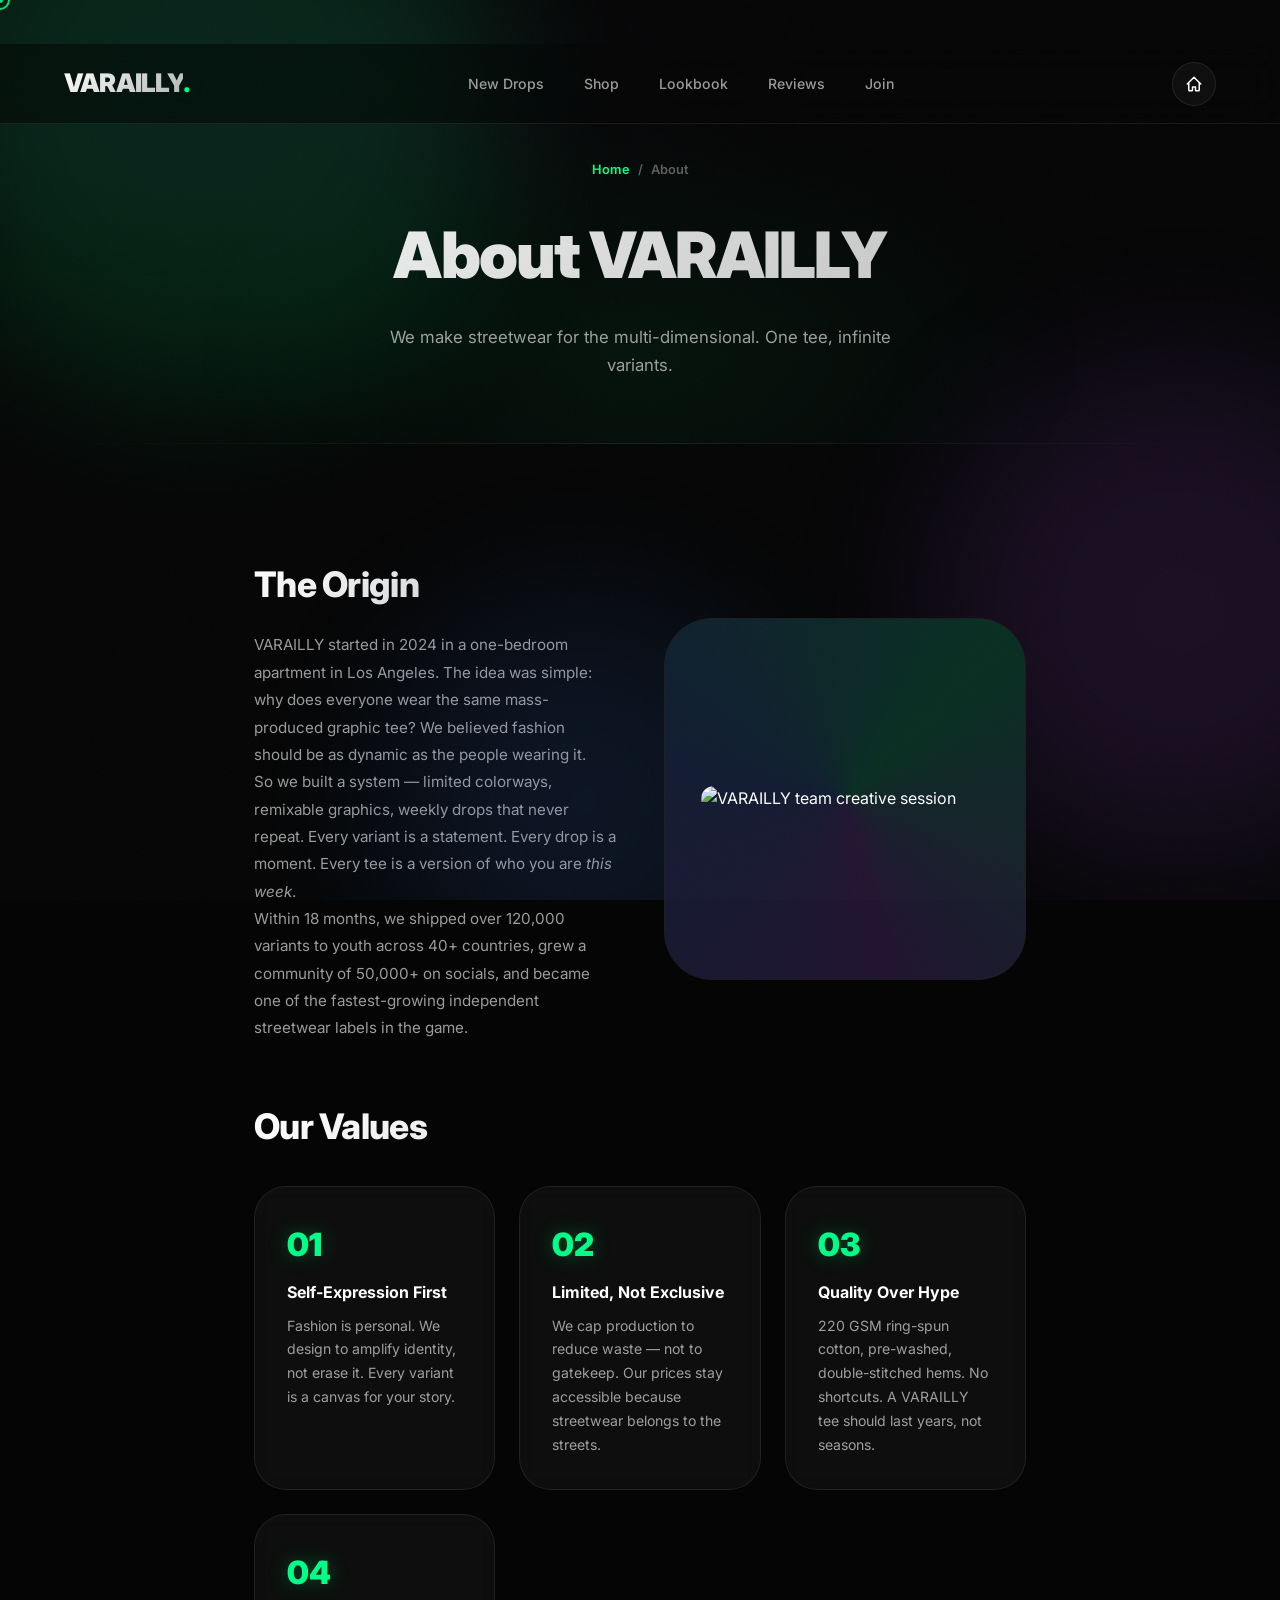
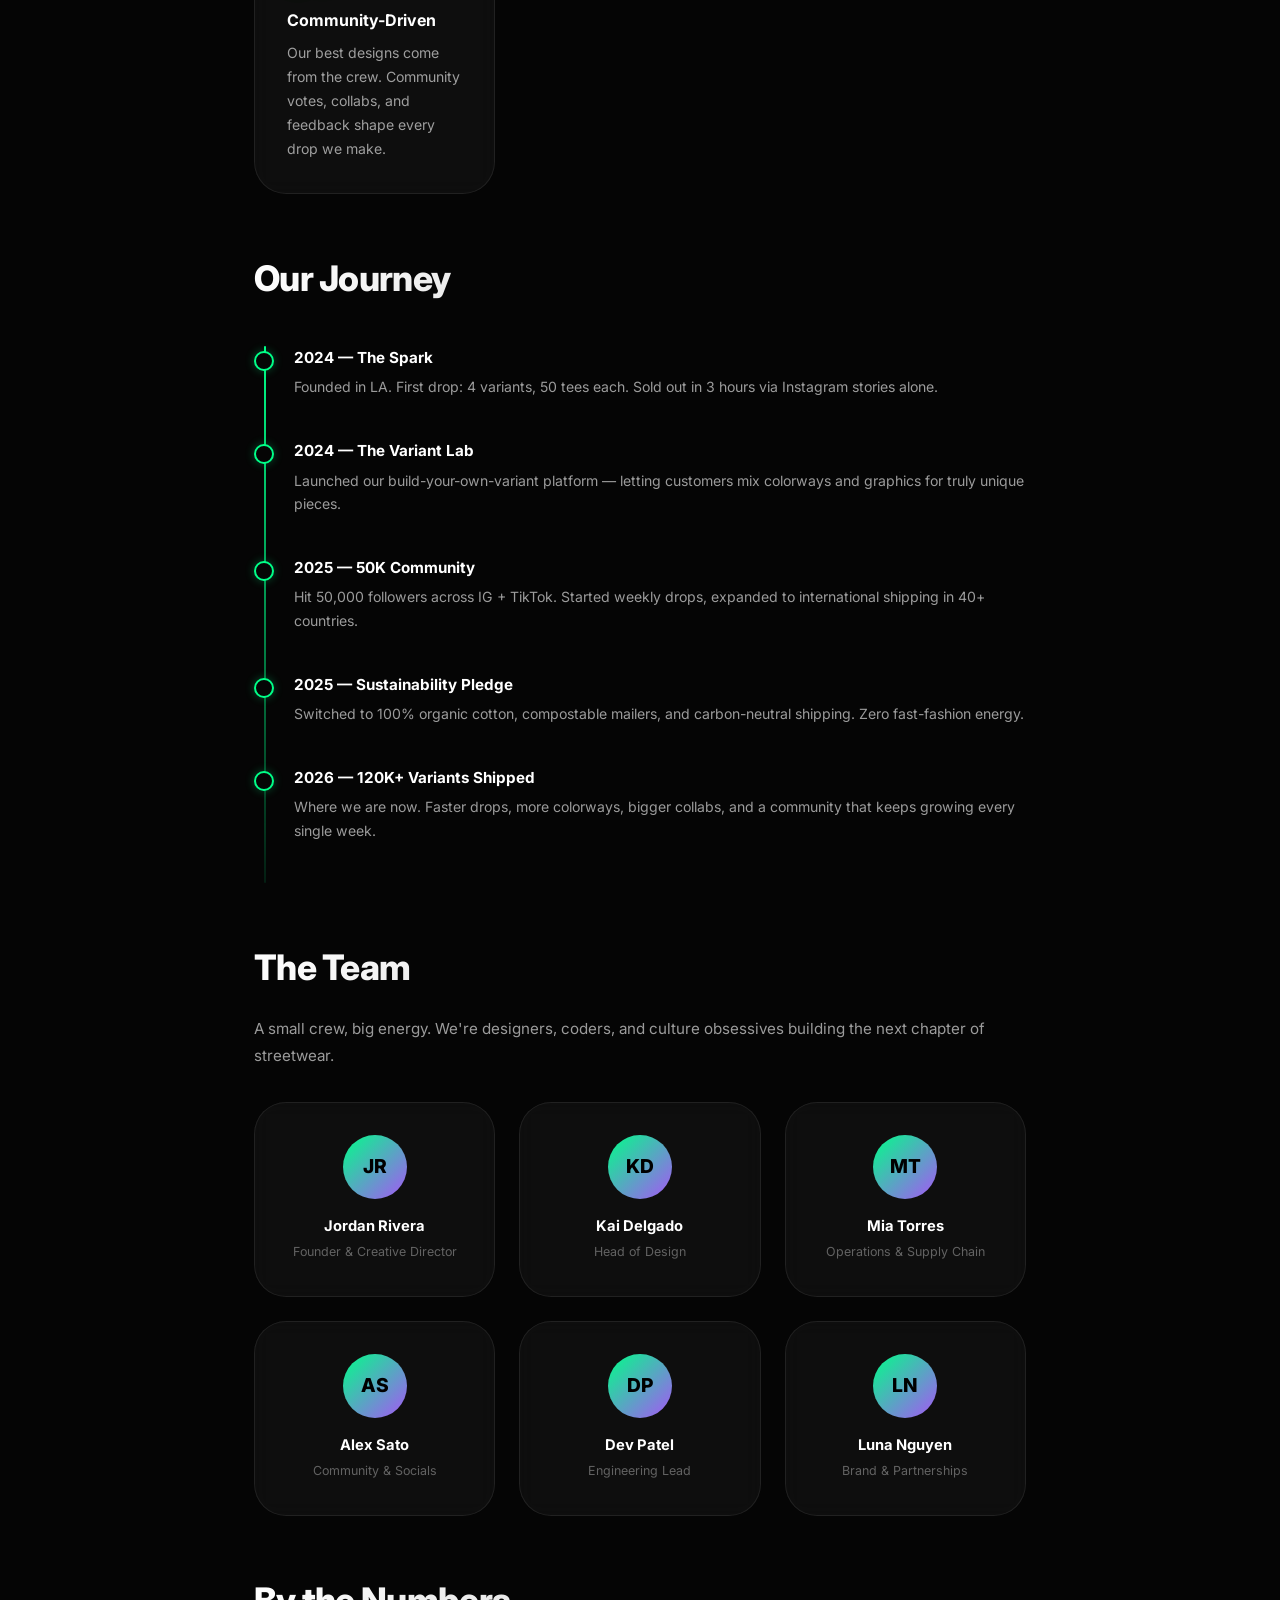
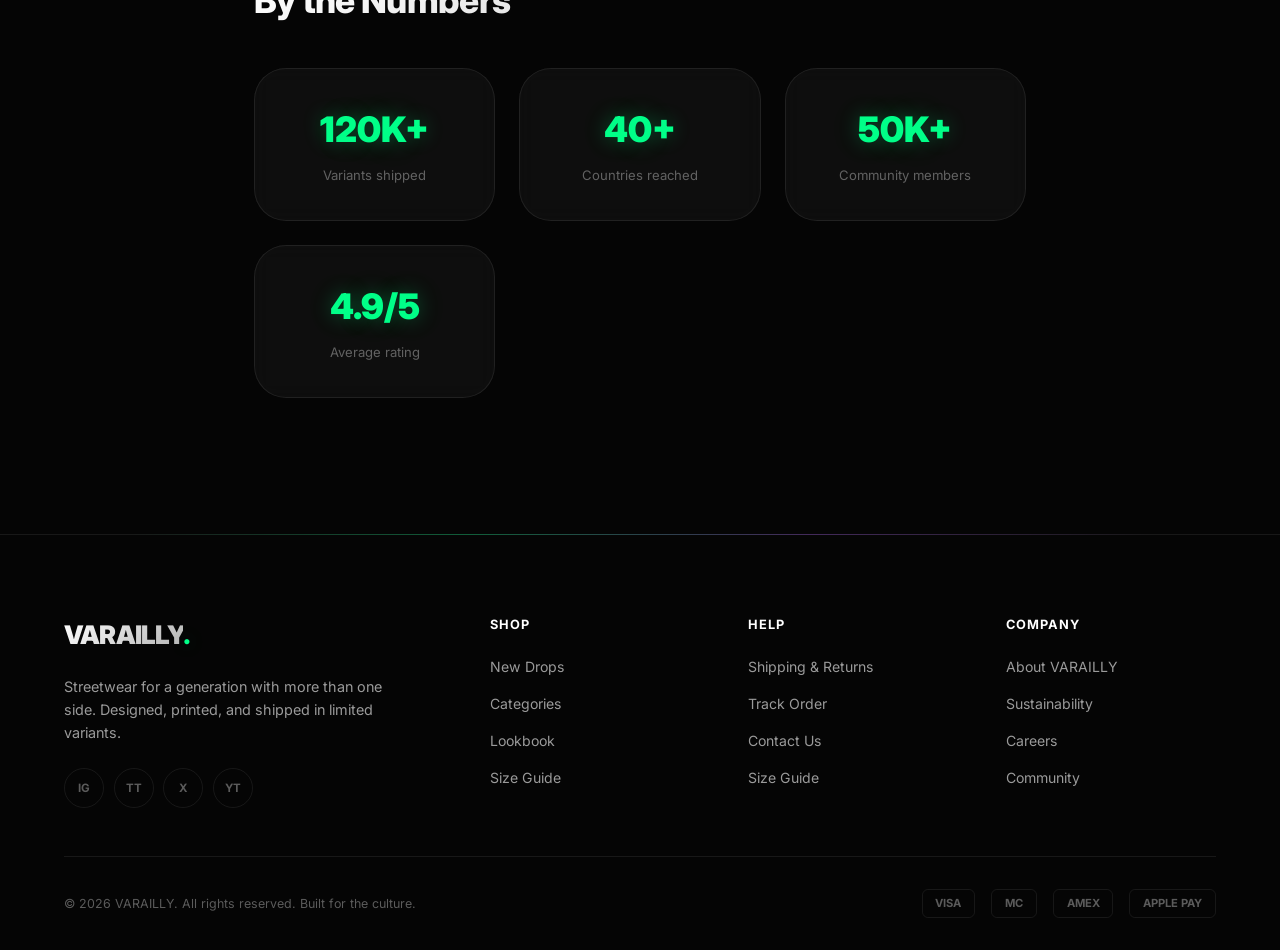
==== commit baa935a4: "Rename store from VRNT to VARAILLY Updated all branding across all 8 pages + CSS + JS: - Logo text: " ====
--- a/about.html
+++ b/about.html
@@ -3,8 +3,8 @@
 <head>
 <meta charset="UTF-8" />
 <meta name="viewport" content="width=device-width, initial-scale=1.0" />
-<title>About VRNT — Our Story</title>
-<meta name="description" content="VRNT is a streetwear label built for a generation that refuses to pick just one version of themselves. Learn our story, values, and meet the team." />
+<title>About VARAILLY — Our Story</title>
+<meta name="description" content="VARAILLY is a streetwear label built for a generation that refuses to pick just one version of themselves. Learn our story, values, and meet the team." />
 <meta name="theme-color" content="#050505" />
 
 <!-- Fonts -->
@@ -36,7 +36,7 @@
 <header class="site-header" id="siteHeader">
   <div class="site-header__inner">
     <a href="index.html" class="logo" data-hover>
-      <span class="logo__text">VRNT</span><span class="logo__dot">.</span>
+      <span class="logo__text">VARAILLY</span><span class="logo__dot">.</span>
     </a>
 
     <nav class="main-nav" aria-label="Primary">
@@ -62,7 +62,7 @@
     <nav class="breadcrumb" aria-label="Breadcrumb">
       <a href="index.html" data-hover>Home</a> <span>/</span> <span>About</span>
     </nav>
-    <h1>About VRNT</h1>
+    <h1>About VARAILLY</h1>
     <p>We make streetwear for the multi-dimensional. One tee, infinite variants.</p>
   </section>
 
@@ -71,12 +71,12 @@
     <div class="about-hero-grid">
       <div>
         <h2 style="margin-top:0;">The Origin</h2>
-        <p>VRNT started in 2024 in a one-bedroom apartment in Los Angeles. The idea was simple: why does everyone wear the same mass-produced graphic tee? We believed fashion should be as dynamic as the people wearing it.</p>
+        <p>VARAILLY started in 2024 in a one-bedroom apartment in Los Angeles. The idea was simple: why does everyone wear the same mass-produced graphic tee? We believed fashion should be as dynamic as the people wearing it.</p>
         <p>So we built a system — limited colorways, remixable graphics, weekly drops that never repeat. Every variant is a statement. Every drop is a moment. Every tee is a version of who you are <em>this week</em>.</p>
         <p>Within 18 months, we shipped over 120,000 variants to youth across 40+ countries, grew a community of 50,000+ on socials, and became one of the fastest-growing independent streetwear labels in the game.</p>
       </div>
       <div class="about-visual">
-        <img src="https://images.unsplash.com/photo-1556906781-9a412961c28c?w=700&q=80&auto=format" alt="VRNT team creative session" loading="lazy" />
+        <img src="https://images.unsplash.com/photo-1556906781-9a412961c28c?w=700&q=80&auto=format" alt="VARAILLY team creative session" loading="lazy" />
       </div>
     </div>
 
@@ -95,7 +95,7 @@
       <div class="value-card">
         <span class="value-card__num">03</span>
         <h4>Quality Over Hype</h4>
-        <p>220 GSM ring-spun cotton, pre-washed, double-stitched hems. No shortcuts. A VRNT tee should last years, not seasons.</p>
+        <p>220 GSM ring-spun cotton, pre-washed, double-stitched hems. No shortcuts. A VARAILLY tee should last years, not seasons.</p>
       </div>
       <div class="value-card">
         <span class="value-card__num">04</span>
@@ -179,7 +179,7 @@
   <div class="site-footer__inner">
     <div class="site-footer__top">
       <div class="site-footer__brand">
-        <a href="index.html" class="logo" data-hover><span class="logo__text">VRNT</span><span class="logo__dot">.</span></a>
+        <a href="index.html" class="logo" data-hover><span class="logo__text">VARAILLY</span><span class="logo__dot">.</span></a>
         <p>Streetwear for a generation with more than one side. Designed, printed, and shipped in limited variants.</p>
         <div class="social-row">
           <a href="#" aria-label="Instagram" data-hover>IG</a>
@@ -209,7 +209,7 @@
       <div class="site-footer__col">
         <h5>Company</h5>
         <ul>
-          <li><a href="about.html" data-hover>About VRNT</a></li>
+          <li><a href="about.html" data-hover>About VARAILLY</a></li>
           <li><a href="sustainability.html" data-hover>Sustainability</a></li>
           <li><a href="careers.html" data-hover>Careers</a></li>
           <li><a href="index.html#testimonials" data-hover>Community</a></li>
@@ -217,7 +217,7 @@
       </div>
     </div>
     <div class="site-footer__bottom">
-      <p>&copy; 2026 VRNT. All rights reserved. Built for the culture.</p>
+      <p>&copy; 2026 VARAILLY. All rights reserved. Built for the culture.</p>
       <div class="payment-row">
         <span class="payment-pill">VISA</span>
         <span class="payment-pill">MC</span>
--- a/assets/css/style.css
+++ b/assets/css/style.css
@@ -1,5 +1,5 @@
 /* =========================================================
-   VRNT — $10K Premium Futuristic Streetwear Store
+   VARAILLY — $10K Premium Futuristic Streetwear Store
    Glassmorphism · Neon · 3D · Parallax · Micro-interactions
    ========================================================= */
 
@@ -1299,3 +1299,438 @@
   html { scroll-behavior: auto; }
   [data-reveal] { opacity: 1; transform: none; }
 }
+
+
+
+/* ---------- Scroll Progress Bar ---------- */
+.scroll-progress {
+  position: fixed;
+  top: 0;
+  left: 0;
+  height: 3px;
+  width: 0%;
+  background: linear-gradient(90deg, var(--neon-green), var(--neon-cyan), var(--neon-purple));
+  z-index: 9999;
+  transition: width .05s linear;
+  box-shadow: 0 0 10px var(--accent);
+}
+
+/* ---------- Button Small ---------- */
+.btn--sm {
+  padding: .65rem 1.3rem;
+  font-size: .82rem;
+}
+
+
+
+/* =========================================================
+   ULTIMATE PREMIUM ADDITIONS
+   ========================================================= */
+
+/* ---------- Particle Canvas ---------- */
+.hero__particles {
+  position: absolute;
+  inset: 0;
+  z-index: 0;
+  pointer-events: none;
+  opacity: .6;
+}
+
+/* ---------- Morphing SVG Blob ---------- */
+.hero__blob {
+  position: absolute;
+  width: min(700px, 60vw);
+  height: min(700px, 60vw);
+  top: 50%;
+  right: -5%;
+  transform: translateY(-50%);
+  z-index: 0;
+  opacity: .8;
+  filter: blur(1px);
+}
+
+/* ---------- Rotating 3D Badge ---------- */
+.hero__badge-3d {
+  position: absolute;
+  top: -30px;
+  right: -30px;
+  width: 110px;
+  height: 110px;
+  border-radius: 50%;
+  border: 1px solid rgba(0,255,136,.3);
+  display: flex;
+  align-items: center;
+  justify-content: center;
+  animation: badge-spin 12s linear infinite;
+  z-index: 10;
+}
+.hero__badge-3d span {
+  position: absolute;
+  font-size: .55rem;
+  font-weight: 800;
+  letter-spacing: .12em;
+  text-transform: uppercase;
+  color: var(--accent);
+  text-shadow: 0 0 6px rgba(0,255,136,.5);
+}
+.hero__badge-3d span:nth-child(1) { transform: rotate(0deg) translateY(-44px); }
+.hero__badge-3d span:nth-child(2) { transform: rotate(45deg) translateY(-44px); }
+.hero__badge-3d span:nth-child(3) { transform: rotate(90deg) translateY(-44px); }
+.hero__badge-3d span:nth-child(4) { transform: rotate(135deg) translateY(-44px); }
+.hero__badge-3d span:nth-child(5) { transform: rotate(180deg) translateY(-44px); }
+.hero__badge-3d span:nth-child(6) { transform: rotate(225deg) translateY(-44px); }
+.hero__badge-3d span:nth-child(7) { transform: rotate(270deg) translateY(-44px); }
+.hero__badge-3d span:nth-child(8) { transform: rotate(315deg) translateY(-44px); }
+@keyframes badge-spin {
+  to { transform: rotate(360deg); }
+}
+
+/* ---------- Horizontal Scroll Text ---------- */
+.scroll-text {
+  padding: 3rem 0;
+  overflow: hidden;
+  border-top: 1px solid var(--border-glass);
+  border-bottom: 1px solid var(--border-glass);
+  background: rgba(0,255,136,.01);
+}
+.scroll-text__content {
+  font-size: clamp(3rem, 8vw, 7rem);
+  font-weight: 900;
+  letter-spacing: -.04em;
+  white-space: nowrap;
+  color: transparent;
+  -webkit-text-stroke: 1px rgba(255,255,255,.15);
+  transition: transform .1s linear;
+  will-change: transform;
+}
+
+/* ---------- Clip Reveal Animation ---------- */
+[data-clip-reveal] {
+  clip-path: inset(100% 0 0 0);
+  transition: clip-path 1.2s var(--ease-out);
+}
+[data-clip-reveal].is-revealed {
+  clip-path: inset(0 0 0 0);
+}
+
+/* ---------- Text Scramble ---------- */
+[data-scramble] .scramble-char {
+  display: inline-block;
+  transition: opacity .1s;
+}
+[data-scramble] .scramble-char.is-scrambling {
+  opacity: .4;
+  color: var(--accent);
+}
+
+/* ---------- Enhanced Product Card Glow Border ---------- */
+.product-card::after {
+  content: "";
+  position: absolute;
+  inset: -1px;
+  border-radius: var(--radius-lg);
+  background: conic-gradient(from 0deg, transparent, var(--neon-green), transparent, var(--neon-purple), transparent);
+  opacity: 0;
+  z-index: -1;
+  transition: opacity .6s var(--ease-out);
+  filter: blur(2px);
+  animation: border-rotate 4s linear infinite;
+}
+.product-card:hover::after {
+  opacity: .4;
+}
+@keyframes border-rotate {
+  to { transform: rotate(360deg); }
+}
+
+/* ---------- Image Hover Reveal Effect ---------- */
+.lookbook__card::after {
+  content: "";
+  position: absolute;
+  inset: 0;
+  background: linear-gradient(135deg, rgba(0,255,136,.1), transparent);
+  opacity: 0;
+  transition: opacity .5s;
+  z-index: 1;
+  pointer-events: none;
+}
+.lookbook__card:hover::after { opacity: 1; }
+
+/* ---------- Enhanced Stats Glow ---------- */
+.stats-bar {
+  position: relative;
+}
+.stats-bar::before {
+  content: "";
+  position: absolute;
+  inset: -2px;
+  border-radius: var(--radius-xl);
+  background: conic-gradient(from 90deg, var(--neon-green), var(--neon-cyan), var(--neon-purple), var(--neon-green));
+  opacity: .15;
+  z-index: -1;
+  animation: border-rotate 6s linear infinite;
+  filter: blur(3px);
+}
+
+/* ---------- Testimonial Card Shine ---------- */
+.testimonial-card::after {
+  content: "";
+  position: absolute;
+  top: -50%;
+  left: -50%;
+  width: 200%;
+  height: 200%;
+  background: linear-gradient(45deg, transparent 40%, rgba(255,255,255,.03) 50%, transparent 60%);
+  transition: transform .6s var(--ease-out);
+  transform: translateX(-100%) translateY(-100%);
+}
+.testimonial-card:hover::after {
+  transform: translateX(30%) translateY(30%);
+}
+
+/* ---------- Enhanced Category Tile Glow ---------- */
+.category-tile::before {
+  content: "";
+  position: absolute;
+  inset: 0;
+  background: radial-gradient(circle at 50% 100%, rgba(0,255,136,.12), transparent 60%);
+  opacity: 0;
+  transition: opacity .5s;
+  z-index: 2;
+  pointer-events: none;
+}
+.category-tile:hover::before { opacity: 1; }
+
+/* ---------- Newsletter Enhanced ---------- */
+.newsletter::after {
+  content: "";
+  position: absolute;
+  width: 100%;
+  height: 100%;
+  top: 0;
+  left: 0;
+  background:
+    radial-gradient(circle at 20% 80%, rgba(168,85,247,.05), transparent 40%),
+    radial-gradient(circle at 80% 20%, rgba(6,182,212,.05), transparent 40%);
+  pointer-events: none;
+}
+
+/* ---------- Floating Elements ---------- */
+@keyframes float-slow {
+  0%, 100% { transform: translateY(0) rotate(0deg); }
+  50% { transform: translateY(-20px) rotate(2deg); }
+}
+
+/* ---------- Enhanced Button Ripple ---------- */
+.btn--primary::after {
+  content: "";
+  position: absolute;
+  inset: 0;
+  border-radius: 999px;
+  background: radial-gradient(circle, rgba(255,255,255,.3), transparent 70%);
+  opacity: 0;
+  transform: scale(0);
+  transition: transform .5s var(--ease-out), opacity .5s;
+}
+.btn--primary:active::after {
+  opacity: 1;
+  transform: scale(2);
+  transition: transform 0s, opacity 0s;
+}
+
+/* ---------- Footer Enhanced Border ---------- */
+.site-footer::before {
+  content: "";
+  position: absolute;
+  top: -1px;
+  left: 10%;
+  right: 10%;
+  height: 1px;
+  background: linear-gradient(90deg, transparent, var(--neon-green), var(--neon-purple), transparent);
+  opacity: .3;
+}
+.site-footer { position: relative; }
+
+
+
+/* =========================================================
+   PREMIUM ANIMATED TOP BANNER
+   ========================================================= */
+.top-banner {
+  position: relative;
+  height: 44px;
+  overflow: hidden;
+  display: flex;
+  align-items: center;
+  z-index: 101;
+  background: linear-gradient(90deg, #050505, #0a0a12, #050505);
+  border-bottom: 1px solid transparent;
+  border-image: linear-gradient(90deg, transparent, var(--neon-green), var(--neon-cyan), var(--neon-purple), transparent) 1;
+  transition: height .4s var(--ease-out), opacity .4s;
+}
+.top-banner.is-hidden {
+  height: 0;
+  opacity: 0;
+  pointer-events: none;
+  border: none;
+}
+
+/* Animated gradient glow line at bottom */
+.top-banner__glow {
+  position: absolute;
+  bottom: 0;
+  left: 0;
+  width: 200%;
+  height: 2px;
+  background: linear-gradient(90deg,
+    transparent 0%,
+    var(--neon-green) 15%,
+    var(--neon-cyan) 30%,
+    var(--neon-purple) 50%,
+    var(--neon-pink) 70%,
+    var(--neon-green) 85%,
+    transparent 100%
+  );
+  animation: banner-glow-slide 4s linear infinite;
+}
+@keyframes banner-glow-slide {
+  from { transform: translateX(-50%); }
+  to { transform: translateX(0%); }
+}
+
+/* Scrolling track */
+.top-banner__track {
+  width: 100%;
+  overflow: hidden;
+  mask-image: linear-gradient(90deg, transparent, #000 5%, #000 95%, transparent);
+  -webkit-mask-image: linear-gradient(90deg, transparent, #000 5%, #000 95%, transparent);
+}
+.top-banner__slide {
+  display: flex;
+  align-items: center;
+  gap: 2rem;
+  white-space: nowrap;
+  animation: banner-scroll 30s linear infinite;
+  width: max-content;
+}
+@keyframes banner-scroll {
+  from { transform: translateX(0); }
+  to { transform: translateX(-50%); }
+}
+
+/* Text items */
+.top-banner__text {
+  font-size: .72rem;
+  font-weight: 700;
+  letter-spacing: .12em;
+  text-transform: uppercase;
+  color: rgba(255,255,255,.85);
+  position: relative;
+  padding: .3rem 0;
+}
+/* Neon glow on hover */
+.top-banner__text:hover {
+  color: var(--accent);
+  text-shadow: 0 0 8px rgba(0,255,136,.6), 0 0 20px rgba(0,255,136,.3);
+}
+/* Glitch effect using data-text attr */
+.top-banner__text::before,
+.top-banner__text::after {
+  content: attr(data-text);
+  position: absolute;
+  top: .3rem;
+  left: 0;
+  overflow: hidden;
+  color: transparent;
+  pointer-events: none;
+}
+.top-banner__text:hover::before {
+  color: var(--neon-cyan);
+  clip-path: inset(0 0 60% 0);
+  transform: translate(-2px, -1px);
+  opacity: .7;
+  animation: glitch-top .3s ease infinite;
+}
+.top-banner__text:hover::after {
+  color: var(--neon-pink);
+  clip-path: inset(60% 0 0 0);
+  transform: translate(2px, 1px);
+  opacity: .7;
+  animation: glitch-bottom .3s ease infinite;
+}
+@keyframes glitch-top {
+  0%, 100% { transform: translate(-2px, -1px); }
+  25% { transform: translate(1px, 0px); }
+  50% { transform: translate(-1px, 1px); }
+  75% { transform: translate(2px, -1px); }
+}
+@keyframes glitch-bottom {
+  0%, 100% { transform: translate(2px, 1px); }
+  25% { transform: translate(-1px, 0px); }
+  50% { transform: translate(1px, -1px); }
+  75% { transform: translate(-2px, 1px); }
+}
+
+/* Divider dot */
+.top-banner__divider {
+  width: 4px;
+  height: 4px;
+  border-radius: 50%;
+  background: var(--neon-green);
+  box-shadow: 0 0 6px var(--accent), 0 0 12px rgba(0,255,136,.3);
+  flex-shrink: 0;
+  animation: pulse-dot 2s ease-in-out infinite;
+}
+.top-banner__divider:nth-child(4n) { background: var(--neon-purple); box-shadow: 0 0 6px var(--neon-purple); }
+.top-banner__divider:nth-child(6n) { background: var(--neon-cyan); box-shadow: 0 0 6px var(--neon-cyan); }
+
+/* Icon */
+.top-banner__icon {
+  font-size: .85rem;
+  animation: icon-pulse 2s ease-in-out infinite;
+  filter: drop-shadow(0 0 4px rgba(0,255,136,.5));
+}
+@keyframes icon-pulse {
+  0%, 100% { transform: scale(1); opacity: 1; }
+  50% { transform: scale(1.2); opacity: .8; }
+}
+
+/* Close button */
+.top-banner__close {
+  position: absolute;
+  right: 16px;
+  top: 50%;
+  transform: translateY(-50%);
+  width: 24px;
+  height: 24px;
+  border-radius: 50%;
+  background: rgba(255,255,255,.05);
+  border: 1px solid rgba(255,255,255,.1);
+  color: var(--text-muted);
+  font-size: .65rem;
+  display: grid;
+  place-items: center;
+  transition: all .2s var(--ease-out);
+  cursor: none;
+}
+.top-banner__close:hover {
+  background: rgba(255,255,255,.1);
+  border-color: var(--accent);
+  color: var(--accent);
+  box-shadow: 0 0 10px rgba(0,255,136,.2);
+}
+
+/* Adjust header position when banner is present */
+.site-header {
+  top: 44px;
+}
+.top-banner.is-hidden ~ .site-header {
+  top: 0;
+}
+.hero {
+  padding-top: calc(var(--header-h) + 44px + 4rem);
+}
+.top-banner.is-hidden ~ * .hero,
+.top-banner.is-hidden ~ .hero {
+  padding-top: calc(var(--header-h) + 4rem);
+}
--- a/assets/css/pages.css
+++ b/assets/css/pages.css
@@ -1,35 +1,51 @@
 /* =========================================================
-   VRNT — Inner Pages Shared Styles
+   VARAILLY — Premium Inner Pages (Dark Futuristic Theme)
    ========================================================= */
 
-/* Page hero banner (smaller than homepage) */
+/* Page Hero */
 .page-hero {
-  background: var(--ink);
-  color: var(--bone);
-  padding: clamp(4rem, 8vw, 7rem) var(--gutter) clamp(3rem, 6vw, 5rem);
+  position: relative;
+  padding: calc(var(--header-h) + 5rem) var(--gutter) 4rem;
   text-align: center;
-  position: relative;
   overflow: hidden;
 }
 .page-hero::before {
   content: "";
   position: absolute;
   inset: 0;
-  background: radial-gradient(circle at 50% 120%, rgba(214,255,61,.12), transparent 60%);
+  background:
+    radial-gradient(ellipse at 50% 80%, rgba(0,255,136,.06), transparent 50%),
+    radial-gradient(ellipse at 20% 20%, rgba(168,85,247,.04), transparent 40%);
+}
+.page-hero::after {
+  content: "";
+  position: absolute;
+  bottom: 0;
+  left: 0;
+  right: 0;
+  height: 1px;
+  background: linear-gradient(90deg, transparent, var(--border-glass), transparent);
 }
 .page-hero h1 {
-  font-family: var(--font-display);
-  font-size: clamp(2rem, 5vw, 3.6rem);
-  letter-spacing: -.02em;
-  position: relative;
+  font-size: clamp(2.5rem, 6vw, 4rem);
+  font-weight: 900;
+  letter-spacing: -.03em;
+  position: relative;
+  background: linear-gradient(135deg, #fff, rgba(255,255,255,.7));
+  -webkit-background-clip: text;
+  background-clip: text;
+  color: transparent;
 }
 .page-hero p {
-  color: rgba(245,244,240,.65);
+  color: var(--text-secondary);
   max-width: 520px;
   margin: 1rem auto 0;
   font-size: 1.05rem;
   position: relative;
-}
+  line-height: 1.7;
+}
+
+/* Breadcrumb */
 .breadcrumb {
   position: relative;
   display: flex;
@@ -37,88 +53,94 @@
   gap: .5rem;
   font-size: .8rem;
   font-weight: 600;
-  margin-bottom: 1.2rem;
-  color: rgba(245,244,240,.5);
+  margin-bottom: 1.5rem;
+  color: var(--text-muted);
 }
 .breadcrumb a {
-  color: var(--volt);
-  text-decoration: none;
-}
-.breadcrumb a:hover { text-decoration: underline; }
-
-/* Page content area */
+  color: var(--accent);
+  transition: opacity .2s;
+}
+.breadcrumb a:hover { opacity: .7; }
+
+/* Page Content */
 .page-content {
   max-width: 900px;
   margin: 0 auto;
-  padding: 4rem var(--gutter) 5rem;
+  padding: 4rem var(--gutter) 6rem;
 }
 .page-content h2 {
-  font-family: var(--font-display);
-  font-size: clamp(1.4rem, 3vw, 2rem);
-  margin: 2.5rem 0 1rem;
-  letter-spacing: -.01em;
-}
+  font-size: clamp(1.5rem, 3vw, 2.2rem);
+  font-weight: 800;
+  letter-spacing: -.02em;
+  margin: 3.5rem 0 1.2rem;
+  background: linear-gradient(135deg, #fff, rgba(255,255,255,.75));
+  -webkit-background-clip: text;
+  background-clip: text;
+  color: transparent;
+}
+.page-content h2:first-child { margin-top: 0; }
 .page-content h3 {
-  font-size: 1.1rem;
+  font-size: 1.15rem;
   font-weight: 700;
-  margin: 2rem 0 .6rem;
-}
-.page-content p, .page-content li {
-  color: var(--grey-500);
-  line-height: 1.75;
+  margin: 2.2rem 0 .7rem;
+  color: var(--text-primary);
+}
+.page-content p,
+.page-content li {
+  color: var(--text-secondary);
+  line-height: 1.8;
   font-size: .95rem;
 }
 .page-content ul, .page-content ol {
-  padding-left: 1.4rem;
-  margin: .8rem 0;
-}
-.page-content li { margin-bottom: .5rem; }
-.page-content strong { color: var(--ink); }
-
-/* Info cards */
+  padding-left: 1.5rem;
+  margin: 1rem 0;
+}
+.page-content li { margin-bottom: .6rem; }
+.page-content li::marker { color: var(--accent); }
+.page-content strong { color: var(--text-primary); }
+.page-content a { color: var(--accent); transition: opacity .2s; }
+.page-content a:hover { opacity: .7; }
+
+/* Info Cards (glass) */
 .info-grid {
   display: grid;
   grid-template-columns: repeat(auto-fit, minmax(240px, 1fr));
   gap: 1.5rem;
-  margin: 2rem 0;
+  margin: 2.5rem 0;
 }
 .info-card {
-  background: var(--paper);
-  border: 1px solid var(--grey-100);
-  border-radius: var(--radius-md);
-  padding: 1.8rem;
-  transition: transform var(--dur-med) var(--ease-out), box-shadow var(--dur-med);
+  background: var(--bg-glass);
+  border: 1px solid var(--border-glass);
+  border-radius: var(--radius-lg);
+  padding: 2rem;
+  backdrop-filter: blur(10px);
+  transition: all .4s var(--ease-out);
 }
 .info-card:hover {
-  transform: translateY(-4px);
-  box-shadow: 0 16px 32px rgba(10,10,10,.08);
+  transform: translateY(-6px);
+  border-color: rgba(0,255,136,.2);
+  box-shadow: 0 20px 50px rgba(0,0,0,.3), 0 0 20px rgba(0,255,136,.05);
 }
 .info-card__icon {
-  width: 48px;
-  height: 48px;
-  border-radius: 12px;
-  background: var(--volt);
+  width: 50px;
+  height: 50px;
+  border-radius: 14px;
+  background: linear-gradient(135deg, rgba(0,255,136,.15), rgba(6,182,212,.15));
+  border: 1px solid rgba(0,255,136,.2);
   display: grid;
   place-items: center;
   margin-bottom: 1.2rem;
 }
-.info-card__icon svg { width: 22px; height: 22px; fill: var(--ink); }
-.info-card h4 {
-  font-size: 1.05rem;
-  margin-bottom: .5rem;
-}
-.info-card p {
-  font-size: .88rem;
-  color: var(--grey-500);
-  line-height: 1.6;
-}
-
-/* Size chart table */
+.info-card__icon svg { width: 22px; height: 22px; stroke: var(--accent); fill: none; stroke-width: 1.8; }
+.info-card h4 { font-size: 1.05rem; margin-bottom: .5rem; color: var(--text-primary); }
+.info-card p { font-size: .88rem; color: var(--text-secondary); line-height: 1.6; }
+
+/* Size Table */
 .size-table-wrapper {
   overflow-x: auto;
   margin: 2rem 0;
   border-radius: var(--radius-md);
-  border: 1px solid var(--grey-100);
+  border: 1px solid var(--border-glass);
 }
 .size-table {
   width: 100%;
@@ -128,145 +150,145 @@
 .size-table th, .size-table td {
   padding: 1rem 1.2rem;
   text-align: center;
-  border-bottom: 1px solid var(--grey-100);
+  border-bottom: 1px solid var(--border-glass);
 }
 .size-table th {
-  background: var(--ink);
-  color: var(--bone);
+  background: rgba(0,255,136,.08);
+  color: var(--accent);
   font-weight: 700;
-  font-size: .82rem;
-  letter-spacing: .04em;
+  font-size: .78rem;
+  letter-spacing: .06em;
   text-transform: uppercase;
 }
-.size-table tr:nth-child(even) { background: rgba(245,244,240,.5); }
-.size-table td:first-child { font-weight: 700; }
+.size-table tr:hover td { background: rgba(255,255,255,.02); }
+.size-table td { color: var(--text-secondary); }
+.size-table td:first-child { font-weight: 700; color: var(--text-primary); }
 
 /* Forms */
-.form-group {
-  margin-bottom: 1.4rem;
-}
+.form-group { margin-bottom: 1.5rem; }
 .form-group label {
   display: block;
-  font-size: .82rem;
+  font-size: .78rem;
   font-weight: 700;
-  letter-spacing: .04em;
+  letter-spacing: .06em;
   text-transform: uppercase;
-  color: var(--grey-500);
+  color: var(--text-muted);
   margin-bottom: .5rem;
 }
 .form-input,
 .form-textarea {
   width: 100%;
-  padding: .95rem 1.2rem;
+  padding: 1rem 1.3rem;
   border-radius: var(--radius-sm);
-  border: 2px solid var(--grey-100);
-  background: var(--paper);
+  border: 1px solid var(--border-glass);
+  background: var(--bg-glass);
+  backdrop-filter: blur(10px);
   font-size: .95rem;
-  color: var(--ink);
-  transition: border-color var(--dur-fast);
+  color: var(--text-primary);
+  transition: border-color .3s, box-shadow .3s;
   outline: none;
   font-family: var(--font-body);
 }
+.form-input::placeholder, .form-textarea::placeholder { color: var(--text-muted); }
 .form-input:focus, .form-textarea:focus {
-  border-color: var(--ink);
-}
-.form-textarea {
-  min-height: 140px;
-  resize: vertical;
-}
+  border-color: var(--accent);
+  box-shadow: 0 0 20px rgba(0,255,136,.1);
+}
+.form-textarea { min-height: 150px; resize: vertical; }
 .form-row {
   display: grid;
   grid-template-columns: 1fr 1fr;
   gap: 1.2rem;
 }
-@media (max-width: 600px) {
-  .form-row { grid-template-columns: 1fr; }
-}
-
-/* Contact info sidebar */
+@media (max-width: 600px) { .form-row { grid-template-columns: 1fr; } }
+
+/* Contact Layout */
 .contact-layout {
   display: grid;
   grid-template-columns: 1.3fr .7fr;
   gap: 3rem;
   align-items: start;
 }
-@media (max-width: 760px) {
-  .contact-layout { grid-template-columns: 1fr; }
-}
+@media (max-width: 760px) { .contact-layout { grid-template-columns: 1fr; } }
 .contact-sidebar {
-  background: var(--grey-100);
-  border-radius: var(--radius-md);
+  background: var(--bg-glass);
+  border: 1px solid var(--border-glass);
+  border-radius: var(--radius-lg);
   padding: 2rem;
-}
-.contact-sidebar h4 {
-  font-size: 1rem;
-  margin-bottom: 1.2rem;
-}
+  backdrop-filter: blur(10px);
+}
+.contact-sidebar h4 { font-size: 1rem; margin-bottom: 1.5rem; color: var(--text-primary); }
 .contact-detail {
   display: flex;
   gap: .8rem;
   align-items: flex-start;
-  margin-bottom: 1.2rem;
+  margin-bottom: 1.4rem;
 }
 .contact-detail__icon {
-  width: 36px; height: 36px; flex-shrink: 0;
+  width: 38px; height: 38px; flex-shrink: 0;
   border-radius: 50%;
-  background: var(--ink);
-  color: var(--volt);
+  background: rgba(0,255,136,.1);
+  border: 1px solid rgba(0,255,136,.2);
   display: grid;
   place-items: center;
 }
-.contact-detail__icon svg { width: 16px; height: 16px; fill: currentColor; }
-.contact-detail p { font-size: .88rem; color: var(--grey-500); line-height: 1.5; }
-.contact-detail strong { color: var(--ink); display: block; margin-bottom: .2rem; }
-
-/* Tracking result */
+.contact-detail__icon svg { width: 16px; height: 16px; stroke: var(--accent); fill: none; stroke-width: 1.8; }
+.contact-detail p { font-size: .88rem; color: var(--text-secondary); line-height: 1.5; }
+.contact-detail strong { color: var(--text-primary); display: block; margin-bottom: .2rem; }
+
+/* Tracking */
 .tracking-result {
-  background: var(--grey-100);
-  border-radius: var(--radius-md);
-  padding: 2rem;
+  background: var(--bg-glass);
+  border: 1px solid var(--border-glass);
+  border-radius: var(--radius-lg);
+  padding: 2.5rem;
   margin-top: 2rem;
   display: none;
-}
-.tracking-result.is-visible { display: block; animation: cart-item-in .4s var(--ease-soft); }
+  backdrop-filter: blur(10px);
+  animation: fadeUp .5s var(--ease-out);
+}
+.tracking-result.is-visible { display: block; }
+@keyframes fadeUp {
+  from { opacity: 0; transform: translateY(20px); }
+  to { opacity: 1; transform: translateY(0); }
+}
 .tracking-steps {
   display: flex;
-  gap: 0;
-  margin-top: 1.5rem;
-  position: relative;
-}
-.tracking-step {
-  flex: 1;
-  text-align: center;
-  position: relative;
-}
+  margin-top: 2rem;
+  position: relative;
+}
+.tracking-step { flex: 1; text-align: center; position: relative; }
 .tracking-step::before {
   content: "";
   position: absolute;
-  top: 14px;
+  top: 15px;
   left: 0;
   right: 0;
-  height: 3px;
-  background: var(--grey-300);
+  height: 2px;
+  background: rgba(255,255,255,.08);
   z-index: 0;
 }
 .tracking-step:first-child::before { left: 50%; }
 .tracking-step:last-child::before { right: 50%; }
-.tracking-step.is-done::before { background: var(--volt); }
+.tracking-step.is-done::before { background: var(--accent); box-shadow: var(--accent-glow); }
 .tracking-step__dot {
-  width: 30px; height: 30px; border-radius: 50%;
-  background: var(--grey-300);
+  width: 32px; height: 32px; border-radius: 50%;
+  background: rgba(255,255,255,.05);
+  border: 2px solid rgba(255,255,255,.1);
   display: inline-grid; place-items: center;
   position: relative; z-index: 1;
   margin-bottom: .6rem;
-}
-.tracking-step.is-done .tracking-step__dot { background: var(--volt); }
-.tracking-step.is-done .tracking-step__dot svg { opacity: 1; }
-.tracking-step__dot svg { width: 14px; height: 14px; fill: var(--ink); opacity: .3; }
-.tracking-step span {
-  display: block; font-size: .75rem; font-weight: 600; color: var(--grey-500);
-}
-.tracking-step.is-done span { color: var(--ink); }
+  transition: all .3s;
+}
+.tracking-step.is-done .tracking-step__dot {
+  background: var(--accent);
+  border-color: var(--accent);
+  box-shadow: 0 0 15px rgba(0,255,136,.4);
+}
+.tracking-step__dot svg { width: 14px; height: 14px; stroke: var(--text-muted); fill: none; stroke-width: 2.5; }
+.tracking-step.is-done .tracking-step__dot svg { stroke: #000; }
+.tracking-step span { display: block; font-size: .75rem; font-weight: 600; color: var(--text-muted); }
+.tracking-step.is-done span { color: var(--accent); }
 
 /* About page */
 .about-hero-grid {
@@ -279,8 +301,9 @@
 @media (max-width: 760px) { .about-hero-grid { grid-template-columns: 1fr; } }
 .about-visual {
   aspect-ratio: 1;
-  border-radius: var(--radius-lg);
-  background: var(--ink);
+  border-radius: var(--radius-xl);
+  background: var(--bg-secondary);
+  border: 1px solid var(--border-glass);
   display: grid;
   place-items: center;
   position: relative;
@@ -289,40 +312,84 @@
 .about-visual::before {
   content: "";
   position: absolute;
-  inset: -20%;
-  background: conic-gradient(from 45deg, var(--volt), var(--signal), var(--cobalt), var(--volt));
-  opacity: .3;
+  inset: -30%;
+  background: conic-gradient(from 45deg, var(--neon-green), var(--neon-purple), var(--neon-blue), var(--neon-green));
+  opacity: .15;
   animation: spin 20s linear infinite;
 }
-.about-visual .tee-visual { width: 50%; position: relative; z-index: 1; }
-
-/* Team grid */
+@keyframes spin { to { transform: rotate(360deg); } }
+.about-visual img {
+  position: relative;
+  z-index: 1;
+  width: 80%;
+  border-radius: var(--radius-md);
+  object-fit: cover;
+}
+
+/* Timeline */
+.timeline {
+  position: relative;
+  padding-left: 2.5rem;
+  margin: 2.5rem 0;
+}
+.timeline::before {
+  content: "";
+  position: absolute;
+  left: 10px;
+  top: 0;
+  bottom: 0;
+  width: 2px;
+  background: linear-gradient(180deg, var(--accent), rgba(0,255,136,.1));
+  border-radius: 2px;
+}
+.timeline__item { position: relative; padding-bottom: 2.5rem; }
+.timeline__item::before {
+  content: "";
+  position: absolute;
+  left: -2.5rem;
+  top: 5px;
+  width: 20px; height: 20px;
+  border-radius: 50%;
+  background: var(--bg-primary);
+  border: 2px solid var(--accent);
+  box-shadow: 0 0 10px rgba(0,255,136,.3);
+}
+.timeline__item h4 { font-size: .95rem; margin-bottom: .3rem; color: var(--text-primary); }
+.timeline__item p { font-size: .88rem; color: var(--text-secondary); line-height: 1.7; }
+
+/* Team Grid */
 .team-grid {
   display: grid;
-  grid-template-columns: repeat(auto-fit, minmax(200px, 1fr));
+  grid-template-columns: repeat(auto-fit, minmax(180px, 1fr));
   gap: 1.5rem;
   margin: 2rem 0;
 }
 .team-card {
   text-align: center;
   padding: 2rem 1.2rem;
-  background: var(--paper);
-  border: 1px solid var(--grey-100);
-  border-radius: var(--radius-md);
+  background: var(--bg-glass);
+  border: 1px solid var(--border-glass);
+  border-radius: var(--radius-lg);
+  backdrop-filter: blur(10px);
+  transition: all .4s var(--ease-out);
+}
+.team-card:hover {
+  transform: translateY(-6px);
+  border-color: rgba(0,255,136,.15);
 }
 .team-card__avatar {
-  width: 72px; height: 72px; border-radius: 50%;
-  background: linear-gradient(135deg, var(--volt), var(--cobalt));
+  width: 64px; height: 64px; border-radius: 50%;
+  background: linear-gradient(135deg, var(--neon-green), var(--neon-purple));
   margin: 0 auto 1rem;
   display: grid; place-items: center;
-  font-family: var(--font-display);
-  font-size: 1.4rem;
-  color: var(--ink);
-}
-.team-card h4 { font-size: .95rem; margin-bottom: .2rem; }
-.team-card p { font-size: .8rem; color: var(--grey-500); }
-
-/* Values */
+  font-weight: 800;
+  font-size: 1.2rem;
+  color: #000;
+}
+.team-card h4 { font-size: .92rem; margin-bottom: .2rem; color: var(--text-primary); }
+.team-card p { font-size: .78rem; color: var(--text-muted); }
+
+/* Values / Cards Grid */
 .values-grid {
   display: grid;
   grid-template-columns: repeat(auto-fit, minmax(220px, 1fr));
@@ -331,129 +398,108 @@
 }
 .value-card {
   padding: 2rem;
-  border-radius: var(--radius-md);
-  background: var(--paper);
-  border: 1px solid var(--grey-100);
-}
-.value-card h4 { margin-bottom: .5rem; font-size: 1rem; }
-.value-card p { font-size: .88rem; color: var(--grey-500); line-height: 1.6; }
+  border-radius: var(--radius-lg);
+  background: var(--bg-glass);
+  border: 1px solid var(--border-glass);
+  backdrop-filter: blur(10px);
+  transition: all .4s var(--ease-out);
+}
+.value-card:hover {
+  transform: translateY(-4px);
+  border-color: rgba(0,255,136,.15);
+}
+.value-card h4 { margin-bottom: .5rem; font-size: 1rem; color: var(--text-primary); }
+.value-card p { font-size: .88rem; color: var(--text-secondary); line-height: 1.7; }
 .value-card__num {
-  font-family: var(--font-display);
   font-size: 2rem;
-  color: var(--volt);
+  font-weight: 900;
+  color: var(--accent);
+  text-shadow: var(--accent-glow);
   display: block;
   margin-bottom: .6rem;
 }
 
-/* Job listing */
+/* Sus Stats */
+.sus-stats {
+  display: grid;
+  grid-template-columns: repeat(auto-fit, minmax(180px, 1fr));
+  gap: 1.5rem;
+  margin: 2.5rem 0;
+}
+.sus-stat {
+  text-align: center;
+  padding: 2rem;
+  border-radius: var(--radius-lg);
+  background: var(--bg-glass);
+  border: 1px solid var(--border-glass);
+  backdrop-filter: blur(10px);
+}
+.sus-stat strong {
+  display: block;
+  font-size: 2.2rem;
+  font-weight: 900;
+  color: var(--accent);
+  text-shadow: var(--accent-glow);
+  margin-bottom: .3rem;
+}
+.sus-stat span { font-size: .82rem; color: var(--text-muted); }
+
+/* Job Cards */
 .job-list { margin: 2rem 0; }
 .job-card {
   display: flex;
   justify-content: space-between;
   align-items: center;
-  padding: 1.6rem 1.8rem;
-  background: var(--paper);
-  border: 1px solid var(--grey-100);
-  border-radius: var(--radius-md);
+  padding: 1.8rem 2rem;
+  background: var(--bg-glass);
+  border: 1px solid var(--border-glass);
+  border-radius: var(--radius-lg);
   margin-bottom: 1rem;
-  transition: transform var(--dur-med) var(--ease-out), box-shadow var(--dur-med);
+  backdrop-filter: blur(10px);
+  transition: all .4s var(--ease-out);
   flex-wrap: wrap;
   gap: 1rem;
 }
 .job-card:hover {
-  transform: translateY(-3px);
-  box-shadow: 0 12px 24px rgba(10,10,10,.08);
-}
-.job-card__info h4 { font-size: 1.05rem; margin-bottom: .3rem; }
+  transform: translateY(-4px);
+  border-color: rgba(0,255,136,.15);
+  box-shadow: 0 15px 40px rgba(0,0,0,.3);
+}
+.job-card__info h4 { font-size: 1.05rem; margin-bottom: .4rem; color: var(--text-primary); }
 .job-card__meta {
-  display: flex; gap: 1rem; font-size: .82rem; color: var(--grey-500); flex-wrap: wrap;
-}
-.job-card__meta span { display: inline-flex; align-items: center; gap: .3rem; }
-
-/* Sustainability stats */
-.sus-stats {
-  display: grid;
-  grid-template-columns: repeat(auto-fit, minmax(180px, 1fr));
-  gap: 1.5rem;
-  margin: 2.5rem 0;
-}
-.sus-stat {
-  text-align: center;
-  padding: 2rem;
-  border-radius: var(--radius-md);
-  background: var(--ink);
-  color: var(--bone);
-}
-.sus-stat strong {
-  display: block;
-  font-family: var(--font-display);
-  font-size: 2.4rem;
-  color: var(--volt);
-  margin-bottom: .3rem;
-}
-.sus-stat span { font-size: .82rem; opacity: .7; }
-
-/* Timeline */
-.timeline {
-  position: relative;
-  padding-left: 2rem;
-  margin: 2rem 0;
-}
-.timeline::before {
-  content: "";
-  position: absolute;
-  left: 8px;
-  top: 0;
-  bottom: 0;
-  width: 3px;
-  background: var(--grey-100);
-  border-radius: 2px;
-}
-.timeline__item {
-  position: relative;
-  padding-bottom: 2rem;
-}
-.timeline__item::before {
-  content: "";
-  position: absolute;
-  left: -2rem;
-  top: 4px;
-  width: 18px; height: 18px;
-  border-radius: 50%;
-  background: var(--volt);
-  border: 3px solid var(--bone);
-  box-shadow: 0 0 0 3px var(--volt);
-}
-.timeline__item h4 { font-size: .95rem; margin-bottom: .3rem; }
-.timeline__item p { font-size: .88rem; color: var(--grey-500); line-height: 1.6; }
-
-/* Measurement guide illustration */
+  display: flex; gap: 1rem; font-size: .82rem; color: var(--text-muted); flex-wrap: wrap;
+}
+
+/* Measure Guide */
 .measure-guide {
   display: grid;
   grid-template-columns: 1fr 1fr;
   gap: 2rem;
   align-items: center;
   margin: 2rem 0;
-  padding: 2rem;
-  background: var(--grey-100);
-  border-radius: var(--radius-md);
+  padding: 2.5rem;
+  background: var(--bg-glass);
+  border: 1px solid var(--border-glass);
+  border-radius: var(--radius-lg);
+  backdrop-filter: blur(10px);
 }
 @media (max-width: 600px) { .measure-guide { grid-template-columns: 1fr; } }
 .measure-guide__visual {
   aspect-ratio: 1;
   display: grid;
   place-items: center;
-  background: var(--paper);
-  border-radius: var(--radius-sm);
-}
-.measure-guide__visual .tee-visual { width: 60%; }
+  background: rgba(255,255,255,.02);
+  border-radius: var(--radius-md);
+  border: 1px solid var(--border-glass);
+}
 .measure-guide__list { list-style: none; padding: 0; }
 .measure-guide__list li {
   display: flex;
   align-items: center;
   gap: .8rem;
-  padding: .8rem 0;
-  border-bottom: 1px solid rgba(10,10,10,.06);
+  padding: .9rem 0;
+  border-bottom: 1px solid var(--border-glass);
   font-size: .9rem;
-}
-.measure-guide__list li strong { min-width: 20px; color: var(--signal); }
+  color: var(--text-secondary);
+}
+.measure-guide__list li strong { min-width: 20px; color: var(--accent); }
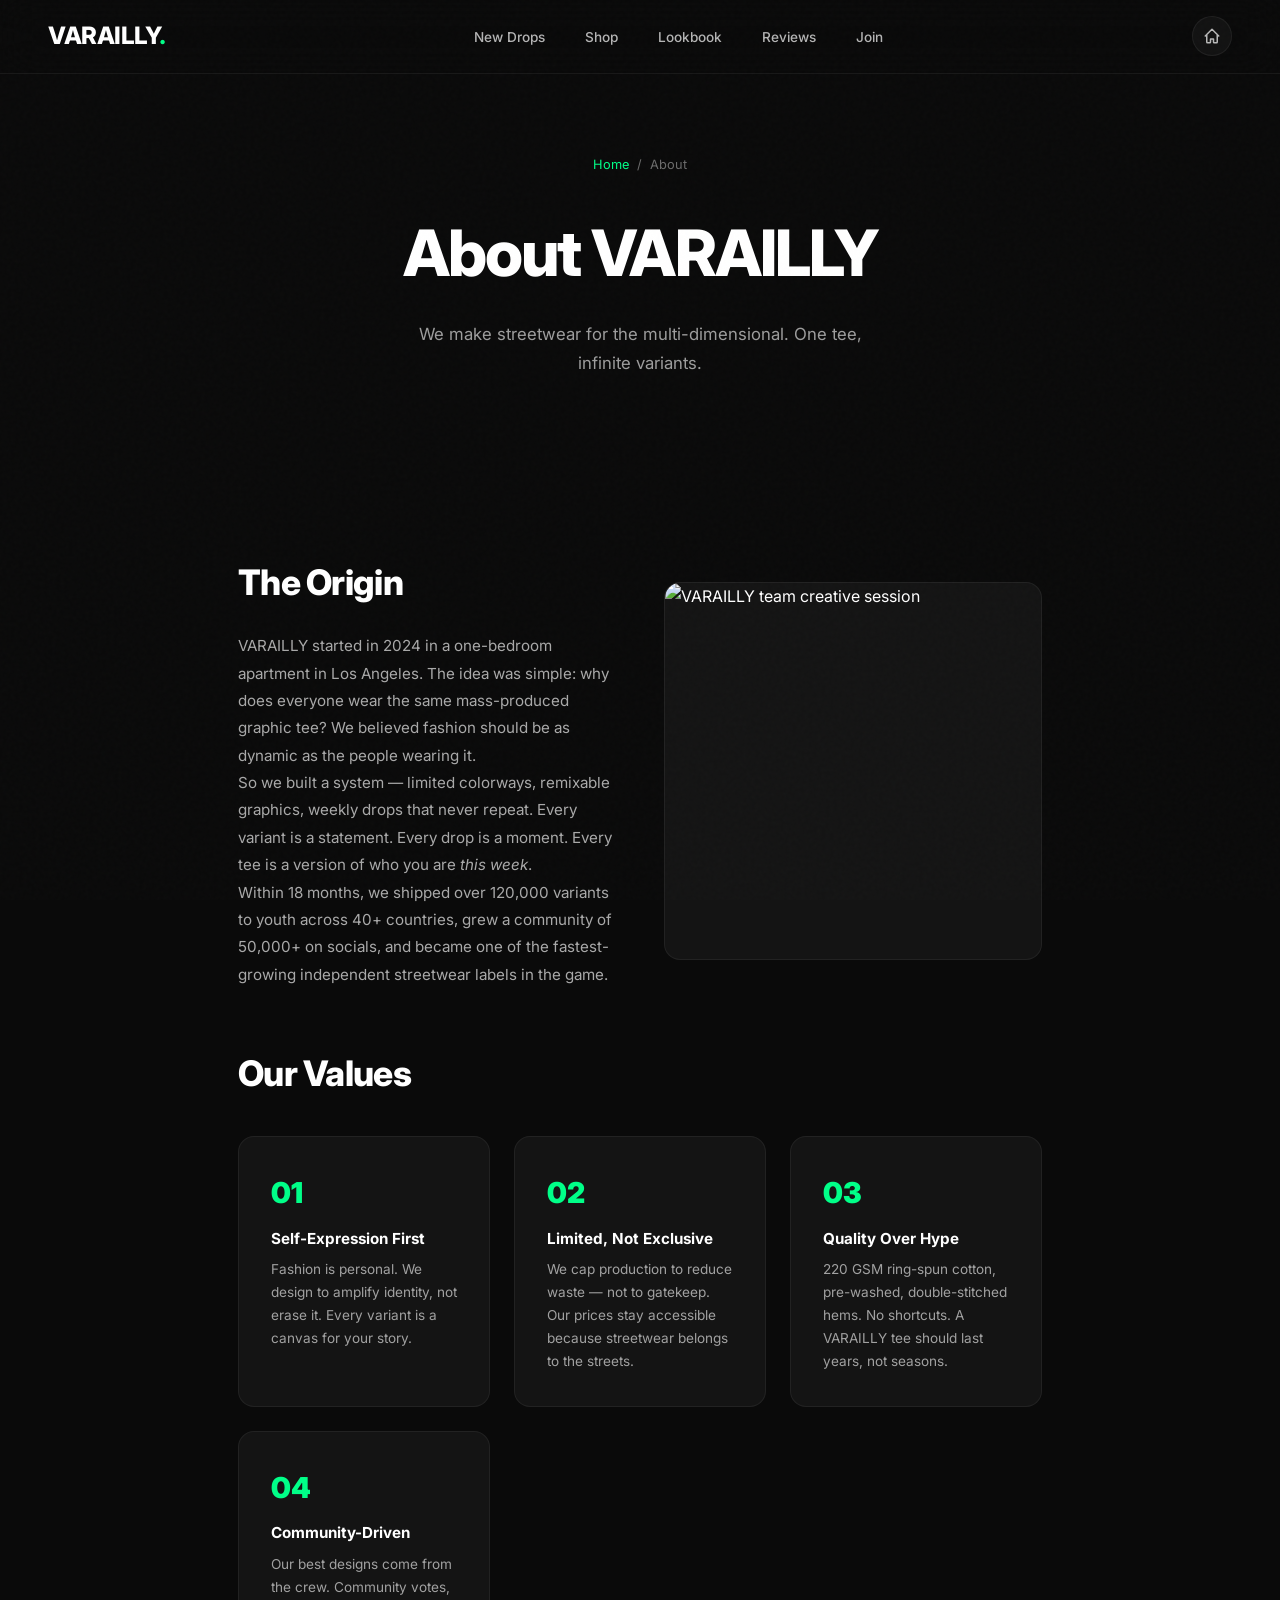
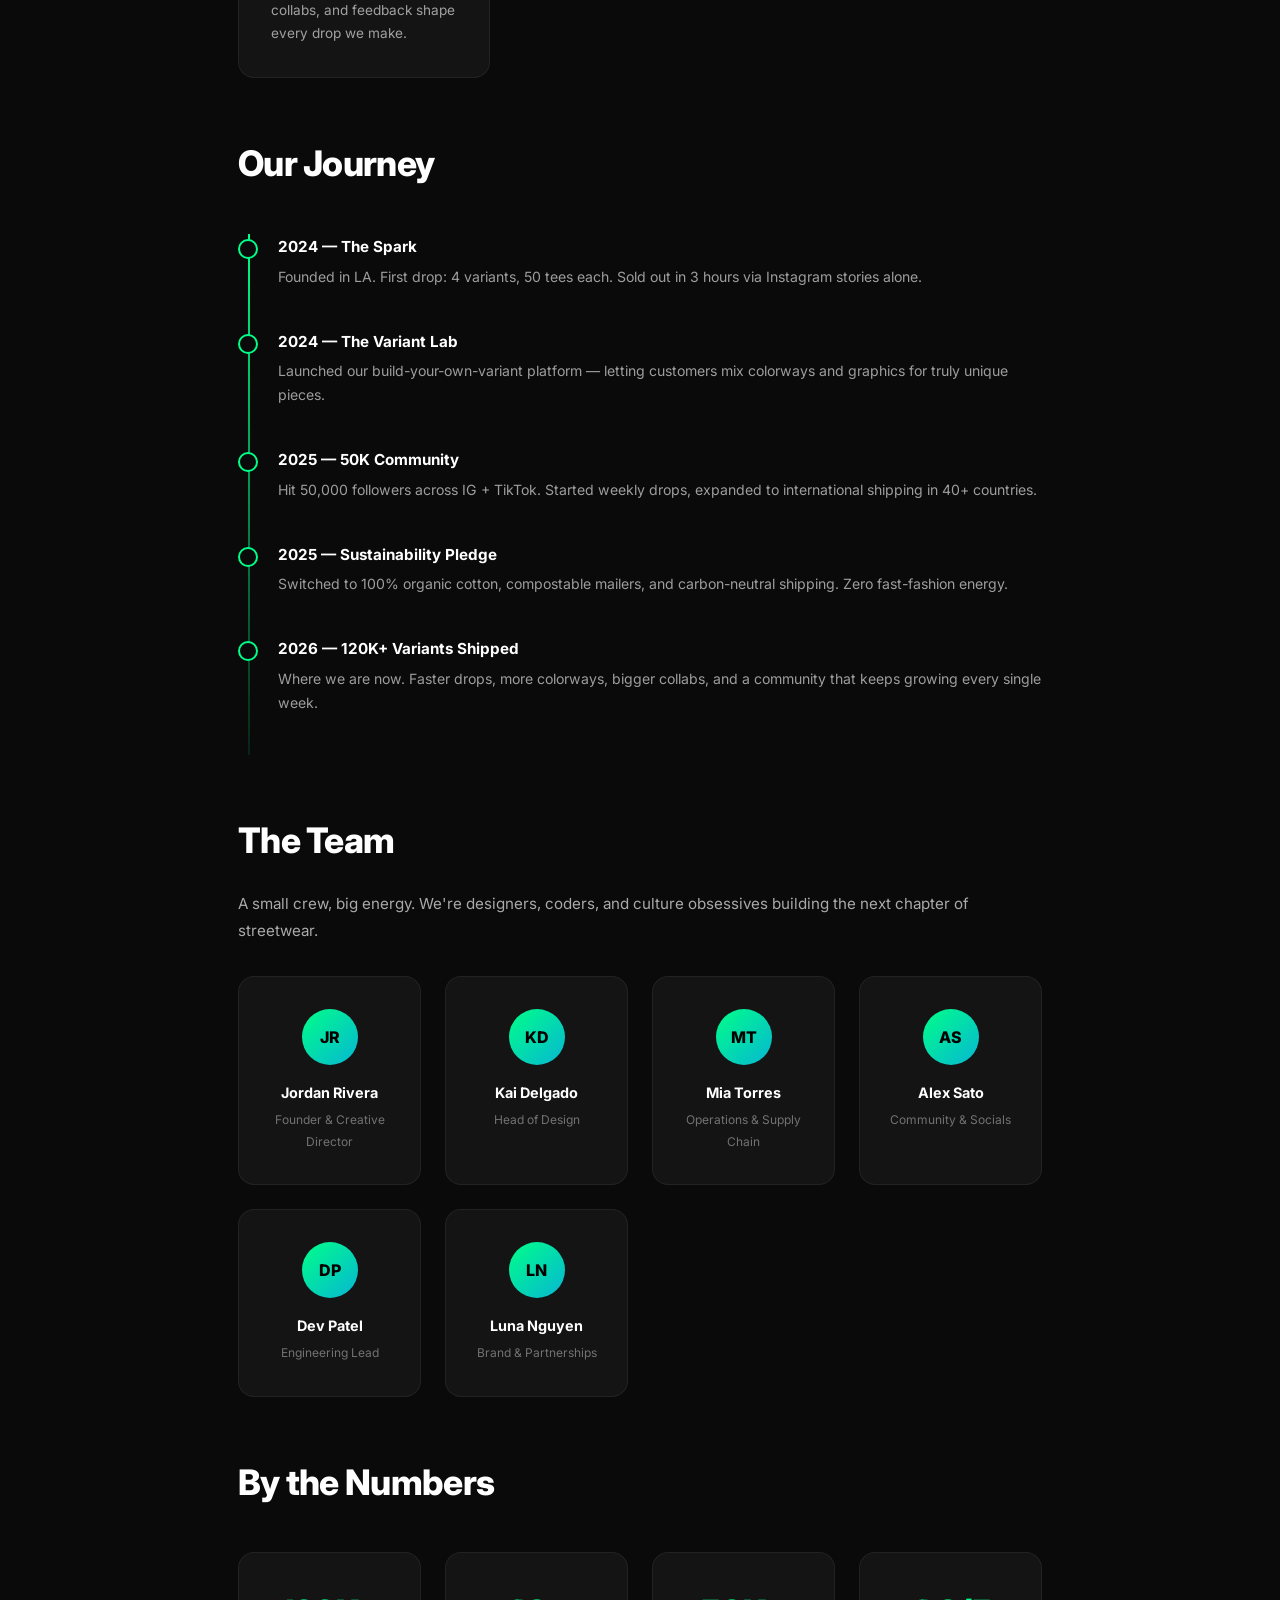
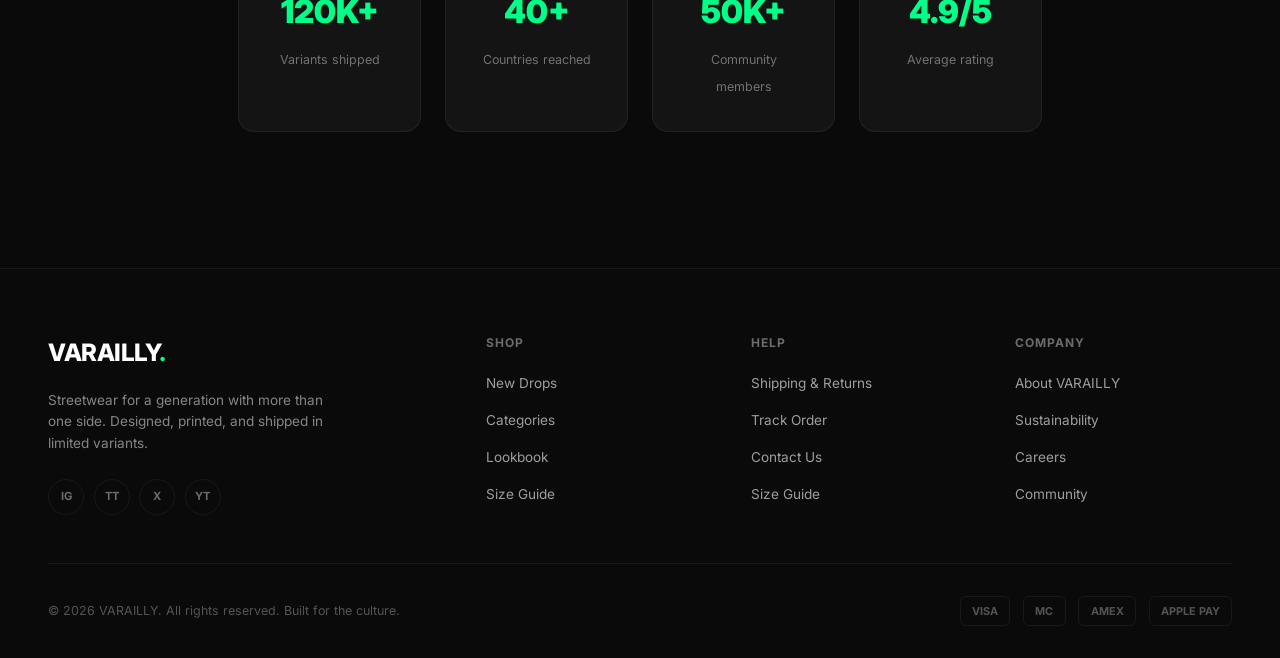
==== commit 1c5a1b4b: "Fix inner pages: rewrite pages.css for new design + cache-busting - Completely rewrote pages.css to " ====
--- a/about.html
+++ b/about.html
@@ -13,8 +13,8 @@
 <link href="https://fonts.googleapis.com/css2?family=Inter:wght@400;500;600;700;800;900&display=swap" rel="stylesheet">
 
 <!-- Styles -->
-<link rel="stylesheet" href="assets/css/style.css" />
-<link rel="stylesheet" href="assets/css/pages.css" />
+<link rel="stylesheet" href="assets/css/style.css?v=2" />
+<link rel="stylesheet" href="assets/css/pages.css?v=2" />
 </head>
 <body>
 
@@ -228,6 +228,6 @@
   </div>
 </footer>
 
-<script src="assets/js/main.js"></script>
+<script src="assets/js/main.js?v=2"></script>
 </body>
 </html>
--- a/assets/css/style.css
+++ b/assets/css/style.css
@@ -1,1736 +1,1860 @@
-/* =========================================================
-   VARAILLY — $10K Premium Futuristic Streetwear Store
-   Glassmorphism · Neon · 3D · Parallax · Micro-interactions
-   ========================================================= */
-
-/* ---------- Custom Properties ---------- */
+/* =========================================
+   VARAILLY. — Premium Streetwear Store
+   Clean, Professional Design System
+   ========================================= */
+
+/* --- Reset & Base --- */
+*,
+*::before,
+*::after {
+    margin: 0;
+    padding: 0;
+    box-sizing: border-box;
+}
+
 :root {
-  /* Dark futuristic palette */
-  --bg-primary: #050505;
-  --bg-secondary: #0a0a0f;
-  --bg-card: rgba(255,255,255,.03);
-  --bg-glass: rgba(255,255,255,.04);
-  --border-glass: rgba(255,255,255,.08);
-
-  --text-primary: #ffffff;
-  --text-secondary: rgba(255,255,255,.6);
-  --text-muted: rgba(255,255,255,.35);
-
-  --neon-green: #00ff88;
-  --neon-purple: #a855f7;
-  --neon-blue: #3b82f6;
-  --neon-pink: #ec4899;
-  --neon-cyan: #06b6d4;
-  --neon-orange: #f97316;
-
-  --accent: var(--neon-green);
-  --accent-glow: 0 0 20px rgba(0,255,136,.3), 0 0 60px rgba(0,255,136,.1);
-
-  --font-display: 'Inter', system-ui, -apple-system, sans-serif;
-  --font-body: 'Inter', system-ui, -apple-system, sans-serif;
-
-  --container: 1400px;
-  --gutter: clamp(24px, 5vw, 80px);
-  --radius-sm: 12px;
-  --radius-md: 20px;
-  --radius-lg: 32px;
-  --radius-xl: 48px;
-
-  --ease-out: cubic-bezier(.16,1,.3,1);
-  --ease-elastic: cubic-bezier(.68,-.6,.32,1.6);
-  --ease-smooth: cubic-bezier(.4,0,.2,1);
-  --dur-fast: .2s;
-  --dur-med: .5s;
-  --dur-slow: 1s;
-  --dur-slower: 1.6s;
-
-  --header-h: 80px;
-}
-
-/* ---------- Reset ---------- */
-*, *::before, *::after { box-sizing: border-box; }
+    --bg: #0a0a0a;
+    --surface: #141414;
+    --border: rgba(255, 255, 255, .06);
+    --text: #ffffff;
+    --text-secondary: rgba(255, 255, 255, .7);
+    --text-muted: rgba(255, 255, 255, .4);
+    --accent: #00ff88;
+    --accent-warm: #ff6b35;
+    --radius: 16px;
+    --radius-sm: 8px;
+    --transition: .3s cubic-bezier(.4, 0, .2, 1);
+}
+
 html {
-  scroll-behavior: smooth;
-  scrollbar-width: thin;
-  scrollbar-color: rgba(255,255,255,.1) transparent;
-}
+    scroll-behavior: smooth;
+    scrollbar-width: thin;
+    scrollbar-color: rgba(255, 255, 255, .15) transparent;
+}
+
+html::-webkit-scrollbar {
+    width: 6px;
+}
+
+html::-webkit-scrollbar-track {
+    background: transparent;
+}
+
+html::-webkit-scrollbar-thumb {
+    background: rgba(255, 255, 255, .15);
+    border-radius: 3px;
+}
+
 body {
-  margin: 0;
-  background: var(--bg-primary);
-  color: var(--text-primary);
-  font-family: var(--font-body);
-  font-size: 16px;
-  line-height: 1.6;
-  -webkit-font-smoothing: antialiased;
-  -moz-osx-font-smoothing: grayscale;
-  overflow-x: hidden;
-  cursor: none;
-}
-img, svg, video { display: block; max-width: 100%; }
-a { color: inherit; text-decoration: none; }
-button { font-family: inherit; cursor: none; border: none; background: none; color: inherit; }
-ul { list-style: none; margin: 0; padding: 0; }
-h1, h2, h3, h4, h5, h6, p { margin: 0; }
-input, textarea { font-family: inherit; }
-
-/* ---------- Custom Scrollbar (Webkit) ---------- */
-::-webkit-scrollbar { width: 6px; }
-::-webkit-scrollbar-track { background: transparent; }
-::-webkit-scrollbar-thumb { background: rgba(255,255,255,.1); border-radius: 3px; }
-::-webkit-scrollbar-thumb:hover { background: rgba(255,255,255,.2); }
-
-/* ---------- Custom Cursor ---------- */
-.cursor {
-  position: fixed;
-  width: 20px;
-  height: 20px;
-  border: 2px solid var(--accent);
-  border-radius: 50%;
-  pointer-events: none;
-  z-index: 9999;
-  transition: transform .15s var(--ease-out), opacity .3s, width .3s var(--ease-out), height .3s var(--ease-out), border-color .3s;
-  transform: translate(-50%, -50%);
-  mix-blend-mode: difference;
-}
-.cursor--dot {
-  width: 6px;
-  height: 6px;
-  background: var(--accent);
-  border: none;
-  transition: transform .08s linear, opacity .3s;
-}
-.cursor.is-hover {
-  width: 50px;
-  height: 50px;
-  border-color: var(--neon-pink);
-  background: rgba(236,72,153,.1);
-}
-.cursor.is-hidden { opacity: 0; transform: translate(-50%, -50%) scale(0); }
-@media (hover: none) { .cursor { display: none; } body { cursor: auto; } button { cursor: pointer; } }
-
-/* ---------- Loading Screen ---------- */
-.loader {
-  position: fixed;
-  inset: 0;
-  z-index: 10000;
-  background: var(--bg-primary);
-  display: flex;
-  flex-direction: column;
-  align-items: center;
-  justify-content: center;
-  gap: 2rem;
-  transition: opacity .8s var(--ease-out), visibility .8s;
-}
-.loader.is-done {
-  opacity: 0;
-  visibility: hidden;
-  pointer-events: none;
-}
-.loader__logo {
-  font-size: 3rem;
-  font-weight: 900;
-  letter-spacing: -.04em;
-  background: linear-gradient(135deg, var(--neon-green), var(--neon-cyan), var(--neon-purple));
-  -webkit-background-clip: text;
-  background-clip: text;
-  color: transparent;
-  animation: pulse-glow 2s ease-in-out infinite;
-}
-@keyframes pulse-glow {
-  0%, 100% { filter: brightness(1); }
-  50% { filter: brightness(1.3); }
-}
-.loader__bar {
-  width: 200px;
-  height: 2px;
-  background: rgba(255,255,255,.1);
-  border-radius: 2px;
-  overflow: hidden;
-}
-.loader__progress {
-  height: 100%;
-  width: 0%;
-  background: linear-gradient(90deg, var(--neon-green), var(--neon-cyan));
-  border-radius: 2px;
-  transition: width .3s var(--ease-out);
-}
-.loader__text {
-  font-size: .75rem;
-  letter-spacing: .2em;
-  text-transform: uppercase;
-  color: var(--text-muted);
-}
-
-/* ---------- Noise Texture Overlay ---------- */
-.noise {
-  position: fixed;
-  inset: 0;
-  pointer-events: none;
-  z-index: 9000;
-  opacity: .03;
-  background-image: url("data:image/svg+xml,%3Csvg xmlns='http://www.w3.org/2000/svg' width='300' height='300'%3E%3Cfilter id='n'%3E%3CfeTurbulence type='fractalNoise' baseFrequency='.85' numOctaves='4' stitchTiles='stitch'/%3E%3C/filter%3E%3Crect width='100%25' height='100%25' filter='url(%23n)'/%3E%3C/svg%3E");
-}
-
-/* ---------- Glow Orbs (ambient background) ---------- */
-.glow-orbs {
-  position: fixed;
-  inset: 0;
-  pointer-events: none;
-  z-index: 0;
-  overflow: hidden;
-}
-.glow-orb {
-  position: absolute;
-  border-radius: 50%;
-  filter: blur(80px);
-  opacity: .12;
-  animation: orb-float 20s ease-in-out infinite;
-}
-.glow-orb--1 { width: 600px; height: 600px; background: var(--neon-green); top: -200px; left: -100px; }
-.glow-orb--2 { width: 500px; height: 500px; background: var(--neon-purple); top: 40%; right: -150px; animation-delay: -7s; animation-duration: 25s; }
-.glow-orb--3 { width: 400px; height: 400px; background: var(--neon-blue); bottom: -100px; left: 30%; animation-delay: -12s; animation-duration: 22s; }
-@keyframes orb-float {
-  0%, 100% { transform: translate(0, 0) scale(1); }
-  33% { transform: translate(40px, -60px) scale(1.1); }
-  66% { transform: translate(-30px, 40px) scale(.9); }
-}
-
-/* ---------- Header ---------- */
-.site-header {
-  position: fixed;
-  top: 0;
-  left: 0;
-  right: 0;
-  z-index: 100;
-  height: var(--header-h);
-  display: flex;
-  align-items: center;
-  padding: 0 var(--gutter);
-  background: rgba(5,5,5,.6);
-  backdrop-filter: blur(20px) saturate(1.8);
-  border-bottom: 1px solid var(--border-glass);
-  transition: transform .5s var(--ease-out), background .3s;
-}
-.site-header.is-hidden { transform: translateY(-100%); }
-.site-header__inner {
-  width: 100%;
-  max-width: var(--container);
-  margin: 0 auto;
-  display: flex;
-  align-items: center;
-  justify-content: space-between;
-}
-
-.logo {
-  font-size: 1.6rem;
-  font-weight: 900;
-  letter-spacing: -.03em;
-  position: relative;
-}
-.logo__text {
-  background: linear-gradient(135deg, #fff, rgba(255,255,255,.7));
-  -webkit-background-clip: text;
-  background-clip: text;
-  color: transparent;
-}
-.logo__dot {
-  color: var(--accent);
-  text-shadow: var(--accent-glow);
-}
-
-.main-nav ul {
-  display: flex;
-  gap: 2.5rem;
-}
-.main-nav a {
-  font-size: .88rem;
-  font-weight: 500;
-  color: var(--text-secondary);
-  position: relative;
-  padding: .5rem 0;
-  transition: color var(--dur-fast);
-}
-.main-nav a::after {
-  content: "";
-  position: absolute;
-  bottom: 0;
-  left: 0;
-  width: 0;
-  height: 2px;
-  background: var(--accent);
-  box-shadow: var(--accent-glow);
-  transition: width .4s var(--ease-out);
-}
-.main-nav a:hover { color: var(--text-primary); }
-.main-nav a:hover::after { width: 100%; }
+    font-family: 'Inter', -apple-system, BlinkMacSystemFont, sans-serif;
+    background: var(--bg);
+    color: var(--text);
+    font-size: 1rem;
+    font-weight: 400;
+    line-height: 1.7;
+    overflow-x: hidden;
+    -webkit-font-smoothing: antialiased;
+    -moz-osx-font-smoothing: grayscale;
+}
+
+/* Noise texture overlay */
+body::before {
+    content: '';
+    position: fixed;
+    inset: 0;
+    pointer-events: none;
+    z-index: 9999;
+    opacity: .02;
+    background-image: url("data:image/svg+xml,%3Csvg viewBox='0 0 256 256' xmlns='http://www.w3.org/2000/svg'%3E%3Cfilter id='noise'%3E%3CfeTurbulence type='fractalNoise' baseFrequency='0.85' numOctaves='4' stitchTiles='stitch'/%3E%3C/filter%3E%3Crect width='100%25' height='100%25' filter='url(%23noise)'/%3E%3C/svg%3E");
+}
+
+img {
+    display: block;
+    max-width: 100%;
+    height: auto;
+}
+
+a {
+    color: inherit;
+    text-decoration: none;
+}
+
+button {
+    border: none;
+    background: none;
+    color: inherit;
+    font-family: inherit;
+    cursor: pointer;
+}
+
+.container {
+    width: 100%;
+    max-width: 1280px;
+    margin: 0 auto;
+    padding: 0 clamp(1.5rem, 4vw, 3rem);
+}
+
+/* --- Typography --- */
+.section-label {
+    display: inline-block;
+    font-size: .75rem;
+    font-weight: 600;
+    text-transform: uppercase;
+    letter-spacing: .1em;
+    color: var(--accent);
+    margin-bottom: 1rem;
+}
+
+.section-title {
+    font-size: clamp(2rem, 4vw, 3.5rem);
+    font-weight: 800;
+    letter-spacing: -.02em;
+    line-height: 1.1;
+    margin-bottom: .75rem;
+}
+
+.section-subtitle {
+    font-size: 1rem;
+    color: var(--text-secondary);
+    max-width: 480px;
+}
+
+.section-header {
+    text-align: center;
+    margin-bottom: clamp(3rem, 5vw, 4rem);
+}
+
+.section-header .section-subtitle {
+    margin: 0 auto;
+}
+
+/* --- Loading Screen --- */
+.loading-screen {
+    position: fixed;
+    inset: 0;
+    z-index: 100000;
+    background: var(--bg);
+    display: flex;
+    align-items: center;
+    justify-content: center;
+    transition: opacity .5s ease, visibility .5s ease;
+}
+
+.loading-screen.hidden {
+    opacity: 0;
+    visibility: hidden;
+}
+
+.loading-content {
+    text-align: center;
+}
+
+.loading-logo {
+    font-size: 2rem;
+    font-weight: 800;
+    letter-spacing: -.02em;
+    margin-bottom: 2rem;
+}
+
+.loading-bar {
+    width: 200px;
+    height: 2px;
+    background: var(--border);
+    border-radius: 2px;
+    overflow: hidden;
+}
+
+.loading-bar-fill {
+    height: 100%;
+    width: 0%;
+    background: var(--accent);
+    border-radius: 2px;
+    transition: width .3s ease;
+}
+
+/* --- Announcement Bar --- */
+.announcement-bar {
+    background: var(--surface);
+    border-bottom: 1px solid var(--border);
+    padding: .6rem 0;
+    overflow: hidden;
+    position: relative;
+}
+
+.announcement-track {
+    display: flex;
+    white-space: nowrap;
+    animation: scroll-left 30s linear infinite;
+}
+
+.announcement-text {
+    font-size: .7rem;
+    font-weight: 500;
+    text-transform: uppercase;
+    letter-spacing: .08em;
+    color: var(--text-secondary);
+    padding-right: 2rem;
+}
+
+@keyframes scroll-left {
+    from { transform: translateX(0); }
+    to { transform: translateX(-50%); }
+}
+
+/* --- Header --- */
+.header {
+    position: fixed;
+    top: 0;
+    left: 0;
+    right: 0;
+    z-index: 1000;
+    padding: 1rem 0;
+    transition: transform .3s ease, background .3s ease;
+    background: rgba(10, 10, 10, .8);
+    backdrop-filter: blur(20px);
+    -webkit-backdrop-filter: blur(20px);
+    border-bottom: 1px solid var(--border);
+}
+
+.header.hidden {
+    transform: translateY(-100%);
+}
+
+.header-inner {
+    max-width: 1280px;
+    margin: 0 auto;
+    padding: 0 clamp(1.5rem, 4vw, 3rem);
+    display: flex;
+    align-items: center;
+    justify-content: space-between;
+}
+
+.header-logo {
+    font-size: 1.5rem;
+    font-weight: 800;
+    letter-spacing: -.02em;
+}
+
+.header-nav {
+    display: flex;
+    gap: 2.5rem;
+}
+
+.nav-link {
+    font-size: .85rem;
+    font-weight: 500;
+    color: var(--text-secondary);
+    transition: color var(--transition);
+    position: relative;
+}
+
+.nav-link::after {
+    content: '';
+    position: absolute;
+    bottom: -4px;
+    left: 0;
+    width: 0;
+    height: 1.5px;
+    background: var(--accent);
+    transition: width var(--transition);
+}
+
+.nav-link:hover {
+    color: var(--text);
+}
+
+.nav-link:hover::after {
+    width: 100%;
+}
 
 .header-actions {
-  display: flex;
-  align-items: center;
-  gap: .75rem;
-}
-.icon-btn {
-  width: 44px;
-  height: 44px;
-  display: grid;
-  place-items: center;
-  border-radius: 50%;
-  border: 1px solid var(--border-glass);
-  background: var(--bg-glass);
-  transition: all var(--dur-fast) var(--ease-out);
-}
-.icon-btn:hover {
-  border-color: var(--accent);
-  box-shadow: var(--accent-glow);
-  transform: scale(1.05);
-}
-.icon-btn svg { width: 18px; height: 18px; fill: none; stroke: currentColor; stroke-width: 1.8; }
-
-.cart-btn { position: relative; }
+    display: flex;
+    align-items: center;
+    gap: 1rem;
+}
+
+.cart-btn {
+    position: relative;
+    padding: .5rem;
+    color: var(--text-secondary);
+    transition: color var(--transition);
+}
+
+.cart-btn:hover {
+    color: var(--text);
+}
+
 .cart-count {
-  position: absolute;
-  top: -2px;
-  right: -2px;
-  min-width: 18px;
-  height: 18px;
-  padding: 0 4px;
-  background: var(--neon-pink);
-  color: #fff;
-  font-size: .65rem;
-  font-weight: 800;
-  border-radius: 50%;
-  display: grid;
-  place-items: center;
-  box-shadow: 0 0 12px rgba(236,72,153,.5);
-}
-
-/* Mobile nav toggle */
-.nav-toggle { display: none; }
-
-/* ---------- Reveal Animations ---------- */
-[data-reveal] {
-  opacity: 0;
-  transform: translateY(60px);
-  transition: opacity var(--dur-slower) var(--ease-out), transform var(--dur-slower) var(--ease-out);
-}
-[data-reveal].is-visible {
-  opacity: 1;
-  transform: translateY(0);
-}
-[data-reveal="left"] { transform: translateX(-60px) translateY(0); }
-[data-reveal="left"].is-visible { transform: translateX(0); }
-[data-reveal="right"] { transform: translateX(60px) translateY(0); }
-[data-reveal="right"].is-visible { transform: translateX(0); }
-[data-reveal="scale"] { transform: scale(.85); }
-[data-reveal="scale"].is-visible { transform: scale(1); }
-
-/* Staggered children */
-[data-stagger] > * {
-  opacity: 0;
-  transform: translateY(40px);
-  transition: opacity .8s var(--ease-out), transform .8s var(--ease-out);
-}
-[data-stagger].is-visible > *:nth-child(1) { transition-delay: 0s; opacity: 1; transform: translateY(0); }
-[data-stagger].is-visible > *:nth-child(2) { transition-delay: .1s; opacity: 1; transform: translateY(0); }
-[data-stagger].is-visible > *:nth-child(3) { transition-delay: .2s; opacity: 1; transform: translateY(0); }
-[data-stagger].is-visible > *:nth-child(4) { transition-delay: .3s; opacity: 1; transform: translateY(0); }
-[data-stagger].is-visible > *:nth-child(5) { transition-delay: .4s; opacity: 1; transform: translateY(0); }
-[data-stagger].is-visible > *:nth-child(6) { transition-delay: .5s; opacity: 1; transform: translateY(0); }
-[data-stagger].is-visible > *:nth-child(7) { transition-delay: .6s; opacity: 1; transform: translateY(0); }
-[data-stagger].is-visible > *:nth-child(8) { transition-delay: .7s; opacity: 1; transform: translateY(0); }
-
-/* ---------- Buttons ---------- */
+    position: absolute;
+    top: 0;
+    right: -2px;
+    width: 16px;
+    height: 16px;
+    border-radius: 50%;
+    background: var(--accent);
+    color: #000;
+    font-size: .6rem;
+    font-weight: 700;
+    display: flex;
+    align-items: center;
+    justify-content: center;
+}
+
+.mobile-toggle {
+    display: none;
+    flex-direction: column;
+    gap: 5px;
+    padding: .5rem;
+}
+
+.mobile-toggle span {
+    display: block;
+    width: 20px;
+    height: 1.5px;
+    background: var(--text);
+    transition: var(--transition);
+}
+
+.mobile-toggle.active span:nth-child(1) {
+    transform: rotate(45deg) translate(4px, 4px);
+}
+
+.mobile-toggle.active span:nth-child(2) {
+    opacity: 0;
+}
+
+.mobile-toggle.active span:nth-child(3) {
+    transform: rotate(-45deg) translate(4px, -4px);
+}
+
+/* --- Hero --- */
+.hero {
+    padding: clamp(8rem, 15vw, 12rem) 0 clamp(4rem, 8vw, 8rem);
+}
+
+.hero-inner {
+    max-width: 1280px;
+    margin: 0 auto;
+    padding: 0 clamp(1.5rem, 4vw, 3rem);
+    display: grid;
+    grid-template-columns: 1fr 1fr;
+    gap: clamp(3rem, 5vw, 5rem);
+    align-items: center;
+}
+
+.hero-label {
+    display: inline-block;
+    font-size: .75rem;
+    font-weight: 600;
+    text-transform: uppercase;
+    letter-spacing: .1em;
+    color: var(--accent);
+    margin-bottom: 1.5rem;
+}
+
+.hero-title {
+    font-size: clamp(3.5rem, 8vw, 7rem);
+    font-weight: 800;
+    line-height: .95;
+    letter-spacing: -.03em;
+    margin-bottom: 1.5rem;
+}
+
+.hero-subtitle {
+    font-size: 1.1rem;
+    color: var(--text-secondary);
+    max-width: 400px;
+    margin-bottom: 2.5rem;
+    line-height: 1.7;
+}
+
+.hero-buttons {
+    display: flex;
+    gap: 1rem;
+    margin-bottom: 3rem;
+    flex-wrap: wrap;
+}
+
+.hero-stats {
+    display: flex;
+    gap: 2.5rem;
+}
+
+.hero-stat {
+    display: flex;
+    flex-direction: column;
+}
+
+.hero-stat-number {
+    font-size: 1.5rem;
+    font-weight: 800;
+    letter-spacing: -.02em;
+}
+
+.hero-stat-label {
+    font-size: .75rem;
+    color: var(--text-muted);
+    text-transform: uppercase;
+    letter-spacing: .05em;
+}
+
+.hero-image {
+    position: relative;
+}
+
+.hero-image img {
+    width: 100%;
+    height: clamp(400px, 50vw, 650px);
+    object-fit: cover;
+    border-radius: var(--radius);
+    box-shadow: 0 40px 80px rgba(0, 0, 0, .5);
+}
+
+/* --- Buttons --- */
 .btn {
-  display: inline-flex;
-  align-items: center;
-  gap: .6rem;
-  padding: 1rem 2rem;
-  border-radius: 999px;
-  font-weight: 600;
-  font-size: .92rem;
-  transition: all .3s var(--ease-out);
-  position: relative;
-  overflow: hidden;
-  white-space: nowrap;
-}
-.btn::before {
-  content: "";
-  position: absolute;
-  inset: 0;
-  border-radius: 999px;
-  opacity: 0;
-  transition: opacity .3s;
-}
-.btn svg { width: 16px; height: 16px; transition: transform .3s var(--ease-out); }
-
-.btn--primary {
-  background: var(--accent);
-  color: #000;
-  font-weight: 700;
-  box-shadow: 0 0 20px rgba(0,255,136,.2), 0 4px 16px rgba(0,0,0,.3);
-}
-.btn--primary:hover {
-  transform: translateY(-3px) scale(1.02);
-  box-shadow: 0 0 40px rgba(0,255,136,.4), 0 8px 32px rgba(0,0,0,.4);
-}
-.btn--primary:hover svg { transform: translateX(4px); }
-
-.btn--glass {
-  background: var(--bg-glass);
-  border: 1px solid var(--border-glass);
-  backdrop-filter: blur(10px);
-  color: var(--text-primary);
-}
-.btn--glass:hover {
-  border-color: var(--accent);
-  box-shadow: var(--accent-glow);
-  transform: translateY(-3px);
-}
-
-.btn--outline {
-  background: transparent;
-  border: 1px solid rgba(255,255,255,.2);
-  color: var(--text-primary);
-}
-.btn--outline:hover {
-  border-color: var(--accent);
-  background: rgba(0,255,136,.05);
-  box-shadow: var(--accent-glow);
-}
-
-/* Magnetic button wrapper */
-.magnetic { display: inline-block; transition: transform .3s var(--ease-out); }
-
-/* ---------- HERO ---------- */
-.hero {
-  position: relative;
-  min-height: 100vh;
-  display: flex;
-  align-items: center;
-  padding: calc(var(--header-h) + 4rem) var(--gutter) 4rem;
-  overflow: hidden;
-  isolation: isolate;
-}
-.hero__video-wrap {
-  position: absolute;
-  inset: 0;
-  z-index: -2;
-  overflow: hidden;
-}
-.hero__video {
-  width: 100%;
-  height: 100%;
-  object-fit: cover;
-  opacity: .35;
-  filter: saturate(.7) brightness(.6);
-}
-.hero__overlay {
-  position: absolute;
-  inset: 0;
-  z-index: -1;
-  background:
-    radial-gradient(ellipse at 20% 50%, rgba(0,255,136,.08) 0%, transparent 50%),
-    radial-gradient(ellipse at 80% 20%, rgba(168,85,247,.08) 0%, transparent 50%),
-    linear-gradient(180deg, rgba(5,5,5,.4) 0%, var(--bg-primary) 100%);
-}
-.hero__grid {
-  position: absolute;
-  inset: 0;
-  z-index: -1;
-  background-image:
-    linear-gradient(rgba(255,255,255,.02) 1px, transparent 1px),
-    linear-gradient(90deg, rgba(255,255,255,.02) 1px, transparent 1px);
-  background-size: 60px 60px;
-  mask-image: radial-gradient(ellipse at 50% 50%, rgba(0,0,0,.6), transparent 70%);
-}
-
-.hero__content {
-  max-width: var(--container);
-  margin: 0 auto;
-  width: 100%;
-  display: grid;
-  grid-template-columns: 1.1fr .9fr;
-  gap: 4rem;
-  align-items: center;
-}
-.hero__text { position: relative; z-index: 2; }
-
-.hero__badge {
-  display: inline-flex;
-  align-items: center;
-  gap: .6rem;
-  padding: .5rem 1.2rem;
-  background: var(--bg-glass);
-  border: 1px solid var(--border-glass);
-  border-radius: 999px;
-  font-size: .75rem;
-  font-weight: 600;
-  letter-spacing: .1em;
-  text-transform: uppercase;
-  color: var(--accent);
-  margin-bottom: 2rem;
-  backdrop-filter: blur(10px);
-}
-.hero__badge::before {
-  content: "";
-  width: 8px;
-  height: 8px;
-  border-radius: 50%;
-  background: var(--accent);
-  box-shadow: 0 0 8px var(--accent);
-  animation: pulse-dot 2s ease-in-out infinite;
-}
-@keyframes pulse-dot {
-  0%, 100% { opacity: 1; transform: scale(1); }
-  50% { opacity: .5; transform: scale(.7); }
-}
-
-.hero__title {
-  font-size: clamp(3.5rem, 9vw, 7rem);
-  font-weight: 900;
-  line-height: .9;
-  letter-spacing: -.04em;
-  margin-bottom: 1.8rem;
-}
-.hero__title .line { display: block; overflow: hidden; }
-.hero__title .line span {
-  display: inline-block;
-  transform: translateY(110%);
-  animation: text-reveal 1.2s var(--ease-out) forwards;
-}
-.hero__title .line:nth-child(2) span { animation-delay: .15s; }
-.hero__title .line:nth-child(3) span { animation-delay: .3s; }
-@keyframes text-reveal {
-  to { transform: translateY(0); }
-}
-.hero__title-accent {
-  background: linear-gradient(135deg, var(--neon-green), var(--neon-cyan), var(--neon-purple));
-  background-size: 200% auto;
-  -webkit-background-clip: text;
-  background-clip: text;
-  color: transparent;
-  animation: gradient-shift 4s ease infinite;
-}
-@keyframes gradient-shift {
-  0% { background-position: 0% 50%; }
-  50% { background-position: 100% 50%; }
-  100% { background-position: 0% 50%; }
-}
-
-.hero__sub {
-  font-size: 1.15rem;
-  color: var(--text-secondary);
-  max-width: 500px;
-  margin-bottom: 2.5rem;
-  line-height: 1.7;
-}
-
-.hero__cta {
-  display: flex;
-  gap: 1rem;
-  flex-wrap: wrap;
-  margin-bottom: 3.5rem;
-}
-
-.hero__stats {
-  display: flex;
-  gap: 3rem;
-}
-.hero__stat {
-  display: flex;
-  flex-direction: column;
-}
-.hero__stat-num {
-  font-size: 2.2rem;
-  font-weight: 900;
-  letter-spacing: -.02em;
-  background: linear-gradient(135deg, #fff, rgba(255,255,255,.7));
-  -webkit-background-clip: text;
-  background-clip: text;
-  color: transparent;
-}
-.hero__stat-label {
-  font-size: .78rem;
-  color: var(--text-muted);
-  text-transform: uppercase;
-  letter-spacing: .08em;
-}
-
-/* Hero image showcase */
-.hero__visual {
-  position: relative;
-  display: flex;
-  align-items: center;
-  justify-content: center;
-  perspective: 1200px;
-}
-.hero__img-main {
-  width: min(420px, 100%);
-  height: auto;
-  border-radius: var(--radius-lg);
-  box-shadow:
-    0 40px 100px rgba(0,0,0,.5),
-    0 0 60px rgba(0,255,136,.08);
-  transform: rotateY(-5deg) rotateX(2deg);
-  transition: transform .6s var(--ease-out);
-  animation: hero-float 6s ease-in-out infinite;
-}
-.hero__img-main:hover {
-  transform: rotateY(0) rotateX(0) scale(1.02);
-}
-@keyframes hero-float {
-  0%, 100% { transform: rotateY(-5deg) rotateX(2deg) translateY(0); }
-  50% { transform: rotateY(-5deg) rotateX(2deg) translateY(-15px); }
-}
-.hero__img-float {
-  position: absolute;
-  width: 160px;
-  border-radius: var(--radius-md);
-  box-shadow: 0 20px 50px rgba(0,0,0,.4);
-  animation: float-card 7s ease-in-out infinite;
-}
-.hero__img-float--1 { top: -5%; right: -10%; animation-delay: -2s; }
-.hero__img-float--2 { bottom: 5%; left: -8%; animation-delay: -4s; }
-@keyframes float-card {
-  0%, 100% { transform: translateY(0) rotate(-2deg); }
-  50% { transform: translateY(-20px) rotate(2deg); }
-}
-
-/* ---------- Marquee ---------- */
+    display: inline-flex;
+    align-items: center;
+    justify-content: center;
+    padding: .9rem 2rem;
+    font-size: .85rem;
+    font-weight: 600;
+    border-radius: var(--radius-sm);
+    transition: transform var(--transition), box-shadow var(--transition), background var(--transition);
+}
+
+.btn:hover {
+    transform: translateY(-2px);
+}
+
+.btn-primary {
+    background: var(--accent);
+    color: #000;
+}
+
+.btn-primary:hover {
+    box-shadow: 0 8px 25px rgba(0, 255, 136, .25);
+}
+
+.btn-outline {
+    border: 1.5px solid rgba(255, 255, 255, .2);
+    color: var(--text);
+}
+
+.btn-outline:hover {
+    border-color: rgba(255, 255, 255, .5);
+    background: rgba(255, 255, 255, .05);
+}
+
+.btn-amazon {
+    background: var(--accent-warm);
+    color: #fff;
+}
+
+.btn-amazon:hover {
+    box-shadow: 0 8px 25px rgba(255, 107, 53, .3);
+}
+
+/* --- Marquee --- */
 .marquee {
-  padding: 1.5rem 0;
-  border-top: 1px solid var(--border-glass);
-  border-bottom: 1px solid var(--border-glass);
-  overflow: hidden;
-  background: rgba(255,255,255,.01);
-}
-.marquee__track {
-  display: flex;
-  gap: 3rem;
-  white-space: nowrap;
-  animation: marquee 30s linear infinite;
-  width: max-content;
-}
-.marquee__track span {
-  font-family: var(--font-display);
-  font-size: clamp(1.5rem, 3vw, 2.4rem);
-  font-weight: 900;
-  letter-spacing: -.02em;
-  color: var(--text-muted);
-  transition: color .3s;
-}
-.marquee__track span:nth-child(odd) { color: var(--text-secondary); }
-.marquee__track span:nth-child(4n+1) { color: var(--accent); text-shadow: var(--accent-glow); }
-@keyframes marquee {
-  from { transform: translateX(0); }
-  to { transform: translateX(-50%); }
-}
-
-/* ---------- Section Shared ---------- */
-.section {
-  max-width: var(--container);
-  margin: 0 auto;
-  padding: 8rem var(--gutter);
-  position: relative;
-}
-.section__header {
-  margin-bottom: 4rem;
-}
-.section__eyebrow {
-  display: inline-flex;
-  align-items: center;
-  gap: .5rem;
-  font-size: .75rem;
-  font-weight: 700;
-  letter-spacing: .15em;
-  text-transform: uppercase;
-  color: var(--accent);
-  margin-bottom: 1rem;
-}
-.section__eyebrow::before {
-  content: "";
-  width: 30px;
-  height: 1px;
-  background: var(--accent);
-  box-shadow: var(--accent-glow);
-}
-.section__title {
-  font-size: clamp(2.2rem, 5vw, 3.8rem);
-  font-weight: 900;
-  letter-spacing: -.03em;
-  line-height: 1.05;
-}
-.section__title-gradient {
-  background: linear-gradient(135deg, #fff, rgba(255,255,255,.6));
-  -webkit-background-clip: text;
-  background-clip: text;
-  color: transparent;
-}
-.section__subtitle {
-  font-size: 1.1rem;
-  color: var(--text-secondary);
-  max-width: 550px;
-  margin-top: 1rem;
-  line-height: 1.7;
-}
-
-/* ---------- Product Grid ---------- */
-.product-grid {
-  display: grid;
-  grid-template-columns: repeat(3, 1fr);
-  gap: 2rem;
-}
+    padding: 2rem 0;
+    border-top: 1px solid var(--border);
+    border-bottom: 1px solid var(--border);
+    overflow: hidden;
+}
+
+.marquee-track {
+    display: flex;
+    align-items: center;
+    gap: 2rem;
+    white-space: nowrap;
+    animation: scroll-left 20s linear infinite;
+}
+
+.marquee-item {
+    font-size: clamp(1.5rem, 3vw, 2.5rem);
+    font-weight: 800;
+    letter-spacing: -.02em;
+    color: rgba(255, 255, 255, .08);
+}
+
+.marquee-separator {
+    font-size: 1rem;
+    color: rgba(255, 255, 255, .08);
+}
+
+/* --- Products --- */
+.products {
+    padding: clamp(5rem, 10vw, 8rem) 0;
+}
+
+.products-grid {
+    display: grid;
+    grid-template-columns: repeat(3, 1fr);
+    gap: clamp(1.5rem, 2.5vw, 2rem);
+}
+
 .product-card {
-  position: relative;
-  background: var(--bg-card);
-  border: 1px solid var(--border-glass);
-  border-radius: var(--radius-lg);
-  overflow: hidden;
-  transition: all .5s var(--ease-out);
-  transform-style: preserve-3d;
-  perspective: 1000px;
-}
+    background: var(--surface);
+    border-radius: var(--radius);
+    overflow: hidden;
+    border: 1px solid var(--border);
+    transition: transform var(--transition), box-shadow var(--transition);
+}
+
+.product-card:hover {
+    transform: translateY(-6px);
+    box-shadow: 0 20px 50px rgba(0, 0, 0, .4);
+}
+
+.product-image {
+    position: relative;
+    overflow: hidden;
+    aspect-ratio: 3/4;
+}
+
+.product-image img {
+    width: 100%;
+    height: 100%;
+    object-fit: cover;
+    transition: transform .6s cubic-bezier(.4, 0, .2, 1);
+}
+
+.product-card:hover .product-image img {
+    transform: scale(1.05);
+}
+
+.product-quick-add {
+    position: absolute;
+    bottom: 1rem;
+    left: 1rem;
+    right: 1rem;
+    padding: .75rem;
+    background: var(--accent);
+    color: #000;
+    font-size: .8rem;
+    font-weight: 700;
+    border-radius: var(--radius-sm);
+    transform: translateY(calc(100% + 1rem));
+    opacity: 0;
+    transition: transform var(--transition), opacity var(--transition);
+}
+
+.product-card:hover .product-quick-add {
+    transform: translateY(0);
+    opacity: 1;
+}
+
+.product-info {
+    padding: 1.25rem 1.5rem;
+    display: flex;
+    align-items: center;
+    justify-content: space-between;
+}
+
+.product-name {
+    font-size: .9rem;
+    font-weight: 600;
+}
+
+.product-price {
+    font-size: .9rem;
+    font-weight: 700;
+    color: var(--accent);
+}
+
+/* --- Video Section --- */
+.video-section {
+    padding: clamp(5rem, 10vw, 8rem) 0;
+}
+
+.video-wrapper {
+    position: relative;
+    max-width: 1280px;
+    margin: 0 auto;
+    padding: 0 clamp(1.5rem, 4vw, 3rem);
+}
+
+.video-wrapper::after {
+    content: '';
+    display: block;
+}
+
+.video-bg {
+    width: 100%;
+    height: clamp(400px, 50vw, 600px);
+    object-fit: cover;
+    border-radius: var(--radius);
+}
+
+.video-overlay {
+    position: absolute;
+    inset: 0;
+    margin: 0 clamp(1.5rem, 4vw, 3rem);
+    border-radius: var(--radius);
+    background: linear-gradient(to right, rgba(0, 0, 0, .7) 30%, transparent 70%);
+    display: flex;
+    align-items: center;
+    padding: clamp(2rem, 5vw, 5rem);
+}
+
+.video-title {
+    font-size: clamp(2rem, 4vw, 3.5rem);
+    font-weight: 800;
+    letter-spacing: -.02em;
+    line-height: 1.1;
+    margin-bottom: 2rem;
+}
+
+.video-play-btn {
+    display: inline-flex;
+    align-items: center;
+    gap: .75rem;
+    padding: 1rem 2rem;
+    background: rgba(255, 255, 255, .1);
+    border: 1px solid rgba(255, 255, 255, .2);
+    border-radius: var(--radius-sm);
+    font-size: .85rem;
+    font-weight: 600;
+    backdrop-filter: blur(10px);
+    transition: background var(--transition), transform var(--transition);
+}
+
+.video-play-btn:hover {
+    background: rgba(255, 255, 255, .2);
+    transform: translateY(-2px);
+}
+
+/* --- Categories --- */
+.categories {
+    padding: clamp(5rem, 10vw, 8rem) 0;
+}
+
+.categories-grid {
+    display: grid;
+    grid-template-columns: repeat(4, 1fr);
+    gap: 1.5rem;
+}
+
+.category-tile {
+    position: relative;
+    overflow: hidden;
+    border-radius: var(--radius);
+    aspect-ratio: 3/4;
+}
+
+.category-image {
+    width: 100%;
+    height: 100%;
+    overflow: hidden;
+}
+
+.category-image img {
+    width: 100%;
+    height: 100%;
+    object-fit: cover;
+    transition: transform .6s cubic-bezier(.4, 0, .2, 1);
+}
+
+.category-tile:hover .category-image img {
+    transform: scale(1.08);
+}
+
+.category-tile::after {
+    content: '';
+    position: absolute;
+    inset: 0;
+    background: linear-gradient(to top, rgba(0, 0, 0, .7) 0%, transparent 50%);
+}
+
+.category-label {
+    position: absolute;
+    bottom: 1.5rem;
+    left: 1.5rem;
+    z-index: 1;
+    font-size: 1rem;
+    font-weight: 700;
+}
+
+/* --- Lookbook --- */
+.lookbook {
+    padding: clamp(5rem, 10vw, 8rem) 0;
+}
+
+.lookbook-scroll {
+    overflow-x: auto;
+    overflow-y: hidden;
+    cursor: grab;
+    scrollbar-width: none;
+    -ms-overflow-style: none;
+    padding: 0 clamp(1.5rem, 4vw, 3rem);
+}
+
+.lookbook-scroll::-webkit-scrollbar {
+    display: none;
+}
+
+.lookbook-scroll:active {
+    cursor: grabbing;
+}
+
+.lookbook-track {
+    display: flex;
+    gap: 1.5rem;
+    width: max-content;
+}
+
+.lookbook-item {
+    width: clamp(280px, 30vw, 400px);
+    flex-shrink: 0;
+}
+
+.lookbook-item img {
+    width: 100%;
+    height: clamp(350px, 40vw, 550px);
+    object-fit: cover;
+    border-radius: var(--radius);
+    transition: transform var(--transition);
+}
+
+.lookbook-item:hover img {
+    transform: scale(.98);
+}
+
+/* --- Testimonials --- */
+.testimonials {
+    padding: clamp(5rem, 10vw, 8rem) 0;
+}
+
+.testimonials-grid {
+    display: grid;
+    grid-template-columns: repeat(3, 1fr);
+    gap: 2rem;
+}
+
+.testimonial-card {
+    background: var(--surface);
+    border: 1px solid var(--border);
+    border-radius: var(--radius);
+    padding: 2.5rem;
+    transition: transform var(--transition), box-shadow var(--transition);
+}
+
+.testimonial-card:hover {
+    transform: translateY(-4px);
+    box-shadow: 0 15px 40px rgba(0, 0, 0, .3);
+}
+
+.testimonial-stars {
+    color: #fbbf24;
+    margin-bottom: 1.25rem;
+    font-size: .9rem;
+    letter-spacing: 2px;
+}
+
+.testimonial-text {
+    font-size: .95rem;
+    color: var(--text-secondary);
+    line-height: 1.7;
+    margin-bottom: 1.5rem;
+}
+
+.testimonial-author {
+    display: flex;
+    align-items: center;
+    gap: 1rem;
+}
+
+.testimonial-name {
+    font-size: .85rem;
+    font-weight: 600;
+}
+
+.testimonial-verified {
+    font-size: .7rem;
+    font-weight: 500;
+    color: var(--accent);
+    text-transform: uppercase;
+    letter-spacing: .05em;
+}
+
+/* --- Amazon Section --- */
+.amazon-section {
+    padding: clamp(3rem, 6vw, 5rem) 0;
+}
+
+.amazon-card {
+    background: var(--surface);
+    border: 1px solid var(--border);
+    border-radius: var(--radius);
+    padding: clamp(2.5rem, 5vw, 4rem);
+    text-align: center;
+    max-width: 600px;
+    margin: 0 auto;
+}
+
+.amazon-badge {
+    display: inline-flex;
+    align-items: center;
+    gap: .5rem;
+    margin-bottom: 1rem;
+}
+
+.amazon-logo {
+    font-size: 1.5rem;
+    font-weight: 800;
+    color: var(--accent-warm);
+    letter-spacing: -.02em;
+}
+
+.amazon-title {
+    font-size: 1.5rem;
+    font-weight: 700;
+    margin-bottom: .75rem;
+}
+
+.amazon-text {
+    font-size: .9rem;
+    color: var(--text-secondary);
+    margin-bottom: 1.5rem;
+    line-height: 1.7;
+}
+
+.amazon-trust {
+    display: flex;
+    flex-wrap: wrap;
+    justify-content: center;
+    gap: 1rem;
+    margin-bottom: 2rem;
+}
+
+.trust-badge {
+    font-size: .75rem;
+    font-weight: 500;
+    color: var(--text-secondary);
+    background: rgba(255, 255, 255, .04);
+    padding: .4rem .8rem;
+    border-radius: 100px;
+    border: 1px solid var(--border);
+}
+
+/* --- Stats --- */
+.stats {
+    padding: clamp(4rem, 8vw, 6rem) 0;
+    border-top: 1px solid var(--border);
+    border-bottom: 1px solid var(--border);
+}
+
+.stats-grid {
+    display: grid;
+    grid-template-columns: repeat(4, 1fr);
+    gap: 2rem;
+    text-align: center;
+}
+
+.stat-item {
+    display: flex;
+    flex-direction: column;
+    gap: .5rem;
+}
+
+.stat-number {
+    font-size: clamp(2rem, 4vw, 3rem);
+    font-weight: 800;
+    letter-spacing: -.02em;
+}
+
+.stat-label {
+    font-size: .75rem;
+    font-weight: 500;
+    text-transform: uppercase;
+    letter-spacing: .08em;
+    color: var(--text-muted);
+}
+
+/* --- Newsletter --- */
+.newsletter {
+    padding: clamp(5rem, 10vw, 8rem) 0;
+}
+
+.newsletter-inner {
+    text-align: center;
+    max-width: 500px;
+    margin: 0 auto;
+}
+
+.newsletter-text {
+    font-size: .95rem;
+    color: var(--text-secondary);
+    margin-bottom: 2rem;
+}
+
+.newsletter-form {
+    width: 100%;
+}
+
+.newsletter-input-wrap {
+    display: flex;
+    gap: .75rem;
+    background: var(--surface);
+    border: 1px solid var(--border);
+    border-radius: var(--radius-sm);
+    padding: .4rem;
+}
+
+.newsletter-input {
+    flex: 1;
+    background: transparent;
+    border: none;
+    outline: none;
+    padding: .75rem 1rem;
+    font-size: .9rem;
+    font-family: inherit;
+    color: var(--text);
+}
+
+.newsletter-input::placeholder {
+    color: var(--text-muted);
+}
+
+.newsletter-btn {
+    padding: .75rem 1.5rem;
+    flex-shrink: 0;
+}
+
+/* --- Footer --- */
+.footer {
+    padding: clamp(4rem, 8vw, 6rem) 0 2rem;
+    border-top: 1px solid var(--border);
+}
+
+.footer-grid {
+    display: grid;
+    grid-template-columns: 2fr 1fr 1fr 1fr;
+    gap: clamp(2rem, 4vw, 4rem);
+    margin-bottom: 4rem;
+}
+
+.footer-logo {
+    font-size: 1.5rem;
+    font-weight: 800;
+    letter-spacing: -.02em;
+    display: inline-block;
+    margin-bottom: 1rem;
+}
+
+.footer-desc {
+    font-size: .85rem;
+    color: var(--text-muted);
+    line-height: 1.7;
+    max-width: 280px;
+    margin-bottom: 1.5rem;
+}
+
+.footer-socials {
+    display: flex;
+    gap: .75rem;
+}
+
+.social-link {
+    width: 36px;
+    height: 36px;
+    display: flex;
+    align-items: center;
+    justify-content: center;
+    border-radius: 50%;
+    background: rgba(255, 255, 255, .05);
+    border: 1px solid var(--border);
+    color: var(--text-secondary);
+    transition: background var(--transition), color var(--transition);
+}
+
+.social-link:hover {
+    background: rgba(255, 255, 255, .1);
+    color: var(--text);
+}
+
+.footer-heading {
+    font-size: .75rem;
+    font-weight: 600;
+    text-transform: uppercase;
+    letter-spacing: .1em;
+    color: var(--text-muted);
+    margin-bottom: 1.25rem;
+}
+
+.footer-col {
+    display: flex;
+    flex-direction: column;
+}
+
+.footer-link {
+    font-size: .85rem;
+    color: var(--text-secondary);
+    padding: .35rem 0;
+    transition: color var(--transition);
+}
+
+.footer-link:hover {
+    color: var(--text);
+}
+
+.footer-bottom {
+    display: flex;
+    align-items: center;
+    justify-content: space-between;
+    padding-top: 2rem;
+    border-top: 1px solid var(--border);
+}
+
+.footer-copyright {
+    font-size: .8rem;
+    color: var(--text-muted);
+}
+
+.footer-legal {
+    display: flex;
+    gap: 1.5rem;
+}
+
+.footer-legal a {
+    font-size: .8rem;
+    color: var(--text-muted);
+    transition: color var(--transition);
+}
+
+.footer-legal a:hover {
+    color: var(--text);
+}
+
+/* --- Back to Top --- */
+.back-to-top {
+    position: fixed;
+    bottom: 2rem;
+    right: 2rem;
+    width: 44px;
+    height: 44px;
+    display: flex;
+    align-items: center;
+    justify-content: center;
+    background: var(--surface);
+    border: 1px solid var(--border);
+    border-radius: 50%;
+    color: var(--text-secondary);
+    opacity: 0;
+    visibility: hidden;
+    transform: translateY(10px);
+    transition: opacity var(--transition), visibility var(--transition), transform var(--transition), background var(--transition);
+    z-index: 99;
+}
+
+.back-to-top.visible {
+    opacity: 1;
+    visibility: visible;
+    transform: translateY(0);
+}
+
+.back-to-top:hover {
+    background: rgba(255, 255, 255, .1);
+    color: var(--text);
+}
+
+/* --- Toast --- */
+.toast {
+    position: fixed;
+    bottom: 2rem;
+    left: 50%;
+    transform: translateX(-50%) translateY(20px);
+    background: var(--accent);
+    color: #000;
+    padding: .75rem 1.5rem;
+    border-radius: var(--radius-sm);
+    font-size: .85rem;
+    font-weight: 600;
+    opacity: 0;
+    visibility: hidden;
+    transition: opacity var(--transition), transform var(--transition), visibility var(--transition);
+    z-index: 10000;
+}
+
+.toast.active {
+    opacity: 1;
+    visibility: visible;
+    transform: translateX(-50%) translateY(0);
+}
+
+/* --- Scroll Reveal --- */
+.reveal {
+    opacity: 0;
+    transform: translateY(30px);
+    transition: opacity .7s cubic-bezier(.4, 0, .2, 1), transform .7s cubic-bezier(.4, 0, .2, 1);
+}
+
+.reveal.revealed {
+    opacity: 1;
+    transform: translateY(0);
+}
+
+/* --- Responsive --- */
+@media (max-width: 1024px) {
+    .hero-inner {
+        grid-template-columns: 1fr;
+        text-align: center;
+    }
+
+    .hero-subtitle {
+        margin-left: auto;
+        margin-right: auto;
+    }
+
+    .hero-buttons {
+        justify-content: center;
+    }
+
+    .hero-stats {
+        justify-content: center;
+    }
+
+    .hero-image {
+        max-width: 500px;
+        margin: 0 auto;
+    }
+
+    .products-grid {
+        grid-template-columns: repeat(2, 1fr);
+    }
+
+    .categories-grid {
+        grid-template-columns: repeat(2, 1fr);
+    }
+
+    .testimonials-grid {
+        grid-template-columns: 1fr;
+        max-width: 500px;
+        margin: 0 auto;
+    }
+
+    .stats-grid {
+        grid-template-columns: repeat(2, 1fr);
+    }
+
+    .footer-grid {
+        grid-template-columns: 1fr 1fr;
+    }
+}
+
+@media (max-width: 768px) {
+    .header-nav {
+        position: fixed;
+        top: 0;
+        left: 0;
+        right: 0;
+        bottom: 0;
+        background: var(--bg);
+        flex-direction: column;
+        align-items: center;
+        justify-content: center;
+        gap: 2rem;
+        opacity: 0;
+        visibility: hidden;
+        transition: opacity var(--transition), visibility var(--transition);
+    }
+
+    .header-nav.active {
+        opacity: 1;
+        visibility: visible;
+    }
+
+    .header-nav .nav-link {
+        font-size: 1.5rem;
+        font-weight: 700;
+    }
+
+    .mobile-toggle {
+        display: flex;
+        z-index: 1001;
+    }
+
+    .hero-title {
+        font-size: clamp(2.5rem, 12vw, 4rem);
+    }
+
+    .products-grid {
+        grid-template-columns: 1fr;
+        max-width: 400px;
+        margin: 0 auto;
+    }
+
+    .categories-grid {
+        grid-template-columns: 1fr 1fr;
+        gap: 1rem;
+    }
+
+    .newsletter-input-wrap {
+        flex-direction: column;
+    }
+
+    .footer-grid {
+        grid-template-columns: 1fr;
+        gap: 2rem;
+    }
+
+    .footer-bottom {
+        flex-direction: column;
+        gap: 1rem;
+        text-align: center;
+    }
+
+    .stats-grid {
+        grid-template-columns: repeat(2, 1fr);
+        gap: 1.5rem;
+    }
+}
+
+@media (max-width: 480px) {
+    .hero-stats {
+        flex-direction: column;
+        gap: 1rem;
+    }
+
+    .categories-grid {
+        grid-template-columns: 1fr;
+    }
+}
+
+
+
+/* =========================================
+   ADDITIONAL PREMIUM IMPROVEMENTS
+   ========================================= */
+
+/* --- Trust Bar --- */
+.trust-bar {
+    background: var(--surface);
+    border-top: 1px solid var(--border);
+    border-bottom: 1px solid var(--border);
+    padding: 1.2rem 0;
+}
+
+.trust-bar-inner {
+    display: flex;
+    justify-content: center;
+    gap: clamp(1.5rem, 4vw, 3.5rem);
+    flex-wrap: wrap;
+}
+
+.trust-item {
+    font-size: .78rem;
+    font-weight: 500;
+    color: var(--text-secondary);
+    white-space: nowrap;
+}
+
+/* --- Features Section --- */
+.features {
+    padding: clamp(5rem, 10vw, 8rem) 0;
+}
+
+.features-grid {
+    display: grid;
+    grid-template-columns: repeat(4, 1fr);
+    gap: 2rem;
+}
+
+.feature-card {
+    text-align: center;
+    padding: 2.5rem 1.5rem;
+    background: var(--surface);
+    border: 1px solid var(--border);
+    border-radius: var(--radius);
+    transition: transform var(--transition), box-shadow var(--transition), border-color var(--transition);
+}
+
+.feature-card:hover {
+    transform: translateY(-6px);
+    box-shadow: 0 20px 40px rgba(0, 0, 0, .3);
+    border-color: rgba(0, 255, 136, .15);
+}
+
+.feature-icon {
+    font-size: 2rem;
+    margin-bottom: 1.2rem;
+}
+
+.feature-title {
+    font-size: .95rem;
+    font-weight: 700;
+    margin-bottom: .5rem;
+}
+
+.feature-desc {
+    font-size: .85rem;
+    color: var(--text-secondary);
+    line-height: 1.6;
+}
+
+/* --- Product Card Enhancements --- */
+.product-card {
+    position: relative;
+}
+
 .product-card::before {
-  content: "";
-  position: absolute;
-  inset: 0;
-  border-radius: var(--radius-lg);
-  background: linear-gradient(135deg, rgba(0,255,136,.05), transparent, rgba(168,85,247,.05));
-  opacity: 0;
-  transition: opacity .5s;
-  z-index: 0;
-}
-.product-card:hover {
-  transform: translateY(-12px) scale(1.01);
-  border-color: rgba(0,255,136,.2);
-  box-shadow:
-    0 30px 80px rgba(0,0,0,.4),
-    0 0 40px rgba(0,255,136,.08);
-}
-.product-card:hover::before { opacity: 1; }
-
-.product-card__media {
-  position: relative;
-  aspect-ratio: 4/5;
-  overflow: hidden;
-  background: linear-gradient(135deg, rgba(255,255,255,.02), rgba(255,255,255,.05));
-}
-.product-card__img {
-  width: 100%;
-  height: 100%;
-  object-fit: cover;
-  transition: transform .8s var(--ease-out), filter .5s;
-}
-.product-card:hover .product-card__img {
-  transform: scale(1.08);
-  filter: brightness(1.1);
-}
-.product-card__badge {
-  position: absolute;
-  top: 16px;
-  left: 16px;
-  padding: .4rem .9rem;
-  border-radius: 999px;
-  font-size: .7rem;
-  font-weight: 700;
-  letter-spacing: .05em;
-  text-transform: uppercase;
-  z-index: 2;
-  backdrop-filter: blur(10px);
-}
-.product-card__badge--new {
-  background: rgba(0,255,136,.15);
-  border: 1px solid rgba(0,255,136,.3);
-  color: var(--neon-green);
-}
-.product-card__badge--hot {
-  background: rgba(236,72,153,.15);
-  border: 1px solid rgba(236,72,153,.3);
-  color: var(--neon-pink);
-}
-.product-card__quick {
-  position: absolute;
-  bottom: 16px;
-  left: 50%;
-  transform: translateX(-50%) translateY(20px);
-  opacity: 0;
-  transition: all .4s var(--ease-out);
-}
-.product-card:hover .product-card__quick {
-  opacity: 1;
-  transform: translateX(-50%) translateY(0);
-}
-
-.product-card__body {
-  padding: 1.5rem 1.8rem 2rem;
-  position: relative;
-  z-index: 1;
-}
-.product-card__name {
-  font-size: 1.1rem;
-  font-weight: 700;
-  margin-bottom: .3rem;
-}
-.product-card__tag {
-  font-size: .82rem;
-  color: var(--text-muted);
-  margin-bottom: 1rem;
-}
-.product-card__foot {
-  display: flex;
-  justify-content: space-between;
-  align-items: center;
-}
-.product-card__price {
-  font-size: 1.3rem;
-  font-weight: 800;
-  background: linear-gradient(135deg, #fff, rgba(255,255,255,.8));
-  -webkit-background-clip: text;
-  background-clip: text;
-  color: transparent;
-}
-.product-card__add {
-  width: 40px;
-  height: 40px;
-  border-radius: 50%;
-  background: var(--accent);
-  color: #000;
-  display: grid;
-  place-items: center;
-  transition: all .3s var(--ease-out);
-  box-shadow: 0 0 15px rgba(0,255,136,.3);
-}
-.product-card__add:hover {
-  transform: scale(1.15) rotate(90deg);
-  box-shadow: 0 0 30px rgba(0,255,136,.5);
-}
-.product-card__add svg { width: 16px; height: 16px; stroke: currentColor; fill: none; stroke-width: 2.5; }
-
-/* ---------- Campaign Film ---------- */
-.film {
-  max-width: var(--container);
-  margin: 0 auto;
-  padding: 0 var(--gutter) 8rem;
-}
-.film__panel {
-  position: relative;
-  border-radius: var(--radius-xl);
-  overflow: hidden;
-  aspect-ratio: 21/9;
-  border: 1px solid var(--border-glass);
-}
-.film__video {
-  position: absolute;
-  inset: 0;
-  width: 100%;
-  height: 100%;
-  object-fit: cover;
-}
-.film__overlay {
-  position: absolute;
-  inset: 0;
-  background: linear-gradient(135deg, rgba(5,5,5,.6), rgba(5,5,5,.3));
-  z-index: 1;
-}
-.film__content {
-  position: relative;
-  z-index: 2;
-  height: 100%;
-  display: flex;
-  flex-direction: column;
-  justify-content: center;
-  padding: clamp(2rem, 5vw, 5rem);
-}
-.film__quote {
-  font-size: clamp(2rem, 4vw, 3.5rem);
-  font-weight: 900;
-  letter-spacing: -.03em;
-  line-height: 1.1;
-  max-width: 600px;
-  margin-bottom: 2rem;
-}
-.film__play {
-  display: inline-flex;
-  align-items: center;
-  gap: .8rem;
-  padding: .9rem 1.6rem;
-  background: rgba(255,255,255,.08);
-  border: 1px solid rgba(255,255,255,.2);
-  border-radius: 999px;
-  backdrop-filter: blur(10px);
-  font-weight: 600;
-  font-size: .9rem;
-  transition: all .3s var(--ease-out);
-  width: fit-content;
-}
-.film__play:hover {
-  background: rgba(255,255,255,.15);
-  border-color: var(--accent);
-  box-shadow: var(--accent-glow);
-}
-.film__play svg { width: 18px; height: 18px; fill: currentColor; }
-.film__progress {
-  position: absolute;
-  bottom: 0;
-  left: 0;
-  height: 3px;
-  width: 0%;
-  background: linear-gradient(90deg, var(--neon-green), var(--neon-cyan));
-  z-index: 3;
-  box-shadow: 0 0 10px var(--accent);
-  transition: width .1s linear;
-}
-
-/* ---------- Categories ---------- */
-.category-grid {
-  display: grid;
-  grid-template-columns: repeat(4, 1fr);
-  gap: 1.5rem;
-}
+    content: '';
+    position: absolute;
+    inset: -1px;
+    border-radius: var(--radius);
+    background: linear-gradient(135deg, rgba(0,255,136,.1), transparent 50%);
+    opacity: 0;
+    transition: opacity var(--transition);
+    z-index: -1;
+    pointer-events: none;
+}
+
+.product-card:hover::before {
+    opacity: 1;
+}
+
+/* --- Hero Image Enhancement --- */
+.hero-image::before {
+    content: '';
+    position: absolute;
+    inset: -20px;
+    border-radius: calc(var(--radius) + 10px);
+    background: radial-gradient(circle at 30% 70%, rgba(0,255,136,.08), transparent 60%);
+    z-index: -1;
+}
+
+/* --- Better Announcement Bar --- */
+.announcement-bar {
+    position: relative;
+}
+
+.announcement-bar::after {
+    content: '';
+    position: absolute;
+    bottom: 0;
+    left: 0;
+    right: 0;
+    height: 1px;
+    background: linear-gradient(90deg, transparent, rgba(0,255,136,.2), transparent);
+}
+
+/* --- Video Section Enhancement --- */
+.video-wrapper::before {
+    content: '';
+    position: absolute;
+    inset: -1px;
+    margin: 0 calc(clamp(1.5rem, 4vw, 3rem) - 1px);
+    border-radius: calc(var(--radius) + 1px);
+    background: linear-gradient(135deg, rgba(0,255,136,.1), transparent 30%, transparent 70%, rgba(255,107,53,.1));
+    z-index: -1;
+    pointer-events: none;
+}
+
+/* --- Category Tiles Enhancement --- */
 .category-tile {
-  position: relative;
-  border-radius: var(--radius-lg);
-  aspect-ratio: 3/4;
-  overflow: hidden;
-  display: flex;
-  flex-direction: column;
-  justify-content: flex-end;
-  padding: 1.8rem;
-  border: 1px solid var(--border-glass);
-  transition: all .5s var(--ease-out);
-}
-.category-tile::after {
-  content: "";
-  position: absolute;
-  inset: 0;
-  background: linear-gradient(180deg, transparent 30%, rgba(0,0,0,.8));
-  z-index: 1;
-}
+    transition: transform var(--transition), box-shadow var(--transition);
+}
+
 .category-tile:hover {
-  transform: translateY(-8px);
-  border-color: rgba(0,255,136,.2);
-  box-shadow: 0 20px 60px rgba(0,0,0,.4), 0 0 30px rgba(0,255,136,.06);
-}
-.category-tile__img {
-  position: absolute;
-  inset: 0;
-  width: 100%;
-  height: 100%;
-  object-fit: cover;
-  transition: transform 1s var(--ease-out);
-}
-.category-tile:hover .category-tile__img { transform: scale(1.1); }
-.category-tile__label {
-  position: relative;
-  z-index: 2;
-  font-size: 1.3rem;
-  font-weight: 800;
-  letter-spacing: -.01em;
-}
-.category-tile__count {
-  position: relative;
-  z-index: 2;
-  font-size: .8rem;
-  color: var(--text-muted);
-  margin-top: .3rem;
-}
-
-/* ---------- Lookbook / Horizontal Scroll ---------- */
-.lookbook {
-  padding: 8rem 0;
-  overflow: hidden;
-}
-.lookbook__header {
-  max-width: var(--container);
-  margin: 0 auto;
-  padding: 0 var(--gutter) 3rem;
-}
-.lookbook__track {
-  display: flex;
-  gap: 1.5rem;
-  padding: 0 var(--gutter);
-  overflow-x: auto;
-  scroll-snap-type: x mandatory;
-  scrollbar-width: none;
-  cursor: grab;
-}
-.lookbook__track::-webkit-scrollbar { display: none; }
-.lookbook__track:active { cursor: grabbing; }
-.lookbook__card {
-  flex: 0 0 min(400px, 75vw);
-  scroll-snap-align: start;
-  aspect-ratio: 3/4;
-  border-radius: var(--radius-lg);
-  overflow: hidden;
-  position: relative;
-  border: 1px solid var(--border-glass);
-  transition: transform .5s var(--ease-out);
-}
-.lookbook__card:hover { transform: scale(.98); }
-.lookbook__card img {
-  width: 100%;
-  height: 100%;
-  object-fit: cover;
-  transition: transform .8s var(--ease-out);
-}
-.lookbook__card:hover img { transform: scale(1.05); }
-.lookbook__card figcaption {
-  position: absolute;
-  bottom: 0;
-  left: 0;
-  right: 0;
-  padding: 1.5rem;
-  background: linear-gradient(transparent, rgba(0,0,0,.8));
-  font-size: .85rem;
-  color: var(--text-secondary);
-}
-
-/* ---------- Testimonials ---------- */
-.testimonials-grid {
-  display: grid;
-  grid-template-columns: repeat(3, 1fr);
-  gap: 2rem;
-}
-.testimonial-card {
-  padding: 2.5rem;
-  background: var(--bg-glass);
-  border: 1px solid var(--border-glass);
-  border-radius: var(--radius-lg);
-  backdrop-filter: blur(10px);
-  transition: all .4s var(--ease-out);
-  position: relative;
-  overflow: hidden;
-}
-.testimonial-card::before {
-  content: "\"";
-  position: absolute;
-  top: 1rem;
-  right: 1.5rem;
-  font-size: 5rem;
-  font-weight: 900;
-  color: rgba(0,255,136,.08);
-  line-height: 1;
-}
-.testimonial-card:hover {
-  border-color: rgba(0,255,136,.15);
-  transform: translateY(-6px);
-  box-shadow: 0 20px 50px rgba(0,0,0,.3);
-}
-.testimonial-card__stars {
-  display: flex;
-  gap: .2rem;
-  color: var(--neon-green);
-  margin-bottom: 1rem;
-}
-.testimonial-card__stars svg { width: 14px; height: 14px; fill: currentColor; }
-.testimonial-card__text {
-  font-size: .95rem;
-  color: var(--text-secondary);
-  line-height: 1.7;
-  margin-bottom: 1.5rem;
-  font-style: italic;
-}
-.testimonial-card__author {
-  display: flex;
-  align-items: center;
-  gap: .8rem;
-}
-.testimonial-card__avatar {
-  width: 40px;
-  height: 40px;
-  border-radius: 50%;
-  background: linear-gradient(135deg, var(--neon-green), var(--neon-purple));
-  display: grid;
-  place-items: center;
-  font-weight: 800;
-  font-size: .8rem;
-  color: #000;
-}
-.testimonial-card__name { font-weight: 600; font-size: .88rem; }
-.testimonial-card__handle { font-size: .78rem; color: var(--text-muted); }
-
-/* ---------- Stats ---------- */
-.stats-bar {
-  max-width: var(--container);
-  margin: 0 auto;
-  display: grid;
-  grid-template-columns: repeat(4, 1fr);
-  gap: 2rem;
-  padding: 4rem var(--gutter);
-  background: var(--bg-glass);
-  border: 1px solid var(--border-glass);
-  border-radius: var(--radius-xl);
-  backdrop-filter: blur(20px);
-}
-.stats-bar__item { text-align: center; }
-.stats-bar__num {
-  font-size: clamp(2rem, 4vw, 3rem);
-  font-weight: 900;
-  color: var(--accent);
-  text-shadow: var(--accent-glow);
-  display: block;
-}
-.stats-bar__label {
-  font-size: .82rem;
-  color: var(--text-muted);
-  margin-top: .3rem;
-}
-
-/* ---------- Newsletter ---------- */
-.newsletter {
-  position: relative;
-  padding: 8rem var(--gutter);
-  text-align: center;
-  overflow: hidden;
-}
-.newsletter::before {
-  content: "";
-  position: absolute;
-  inset: 0;
-  background: radial-gradient(circle at 50% 50%, rgba(0,255,136,.06), transparent 60%);
-}
-.newsletter__inner {
-  position: relative;
-  max-width: 600px;
-  margin: 0 auto;
-}
-.newsletter__title {
-  font-size: clamp(2rem, 4vw, 3rem);
-  font-weight: 900;
-  letter-spacing: -.03em;
-  margin-bottom: .8rem;
-}
-.newsletter__sub {
-  color: var(--text-secondary);
-  margin-bottom: 2.5rem;
-  font-size: 1.05rem;
-}
-.newsletter__form {
-  display: flex;
-  gap: .75rem;
-  max-width: 440px;
-  margin: 0 auto;
-}
-.newsletter__input {
-  flex: 1;
-  padding: 1rem 1.4rem;
-  border-radius: 999px;
-  border: 1px solid var(--border-glass);
-  background: var(--bg-glass);
-  backdrop-filter: blur(10px);
-  color: var(--text-primary);
-  font-size: .95rem;
-  outline: none;
-  transition: border-color .3s, box-shadow .3s;
-}
-.newsletter__input::placeholder { color: var(--text-muted); }
-.newsletter__input:focus {
-  border-color: var(--accent);
-  box-shadow: var(--accent-glow);
-}
-.newsletter__msg {
-  margin-top: 1rem;
-  font-size: .85rem;
-  font-weight: 600;
-  color: var(--accent);
-  min-height: 1.2em;
-}
-
-/* ---------- Footer ---------- */
-.site-footer {
-  border-top: 1px solid var(--border-glass);
-  padding: 5rem var(--gutter) 2rem;
-  background: rgba(5,5,5,.8);
-}
-.site-footer__inner {
-  max-width: var(--container);
-  margin: 0 auto;
-}
-.site-footer__top {
-  display: grid;
-  grid-template-columns: 1.8fr 1fr 1fr 1fr;
-  gap: 3rem;
-  padding-bottom: 3rem;
-  border-bottom: 1px solid var(--border-glass);
-}
-.site-footer__brand p {
-  color: var(--text-secondary);
-  font-size: .9rem;
-  margin: 1.2rem 0 1.5rem;
-  max-width: 320px;
-  line-height: 1.6;
-}
-.social-row {
-  display: flex;
-  gap: .6rem;
-}
-.social-row a {
-  width: 40px;
-  height: 40px;
-  border-radius: 50%;
-  border: 1px solid var(--border-glass);
-  display: grid;
-  place-items: center;
-  font-size: .72rem;
-  font-weight: 700;
-  color: var(--text-muted);
-  transition: all .3s var(--ease-out);
-}
-.social-row a:hover {
-  border-color: var(--accent);
-  color: var(--accent);
-  box-shadow: var(--accent-glow);
-}
-.site-footer__col h5 {
-  font-size: .8rem;
-  text-transform: uppercase;
-  letter-spacing: .08em;
-  margin-bottom: 1.2rem;
-  color: var(--text-primary);
-}
-.site-footer__col ul { display: flex; flex-direction: column; gap: .7rem; }
-.site-footer__col a { font-size: .88rem; color: var(--text-secondary); transition: color .2s; }
-.site-footer__col a:hover { color: var(--accent); }
-
-.site-footer__bottom {
-  display: flex;
-  justify-content: space-between;
-  align-items: center;
-  padding-top: 2rem;
-  font-size: .78rem;
-  color: var(--text-muted);
-  flex-wrap: wrap;
-  gap: 1rem;
-}
-.payment-row { display: flex; gap: 1rem; }
-.payment-pill {
-  padding: .3rem .8rem;
-  border-radius: 6px;
-  border: 1px solid var(--border-glass);
-  font-size: .7rem;
-  font-weight: 700;
-  color: var(--text-muted);
-}
-
-/* ---------- Toast ---------- */
-.toast {
-  position: fixed;
-  bottom: 2rem;
-  left: 50%;
-  transform: translate(-50%, 30px);
-  background: var(--bg-glass);
-  border: 1px solid var(--border-glass);
-  backdrop-filter: blur(20px);
-  color: var(--text-primary);
-  padding: 1rem 2rem;
-  border-radius: 999px;
-  font-size: .88rem;
-  font-weight: 600;
-  z-index: 200;
-  opacity: 0;
-  pointer-events: none;
-  transition: all .4s var(--ease-out);
-  box-shadow: 0 20px 50px rgba(0,0,0,.5);
-}
-.toast.is-visible { opacity: 1; transform: translate(-50%, 0); }
-
-/* ---------- Back to Top ---------- */
-.back-to-top {
-  position: fixed;
-  right: 2rem;
-  bottom: 2rem;
-  width: 50px;
-  height: 50px;
-  border-radius: 50%;
-  background: var(--bg-glass);
-  border: 1px solid var(--border-glass);
-  backdrop-filter: blur(10px);
-  display: grid;
-  place-items: center;
-  z-index: 90;
-  opacity: 0;
-  visibility: hidden;
-  transform: translateY(10px);
-  transition: all .3s var(--ease-out);
-}
-.back-to-top.is-visible { opacity: 1; visibility: visible; transform: translateY(0); }
-.back-to-top:hover {
-  border-color: var(--accent);
-  box-shadow: var(--accent-glow);
-}
-.back-to-top svg { width: 18px; height: 18px; stroke: currentColor; fill: none; stroke-width: 2; transform: rotate(-90deg); }
-
-/* =========================================================
-   RESPONSIVE
-   ========================================================= */
-@media (max-width: 1100px) {
-  .hero__content { grid-template-columns: 1fr; text-align: center; }
-  .hero__sub { margin-left: auto; margin-right: auto; }
-  .hero__cta { justify-content: center; }
-  .hero__stats { justify-content: center; }
-  .hero__visual { margin-top: 3rem; }
-  .hero__img-float { display: none; }
-  .product-grid { grid-template-columns: repeat(2, 1fr); }
-  .category-grid { grid-template-columns: repeat(2, 1fr); }
-  .testimonials-grid { grid-template-columns: 1fr; }
-  .stats-bar { grid-template-columns: repeat(2, 1fr); }
-  .site-footer__top { grid-template-columns: 1fr 1fr; }
-}
+    transform: translateY(-4px);
+    box-shadow: 0 20px 50px rgba(0,0,0,.4);
+}
+
+/* --- Newsletter Enhancement --- */
+.newsletter-inner::before {
+    content: '';
+    position: absolute;
+    top: -100px;
+    left: 50%;
+    transform: translateX(-50%);
+    width: 300px;
+    height: 300px;
+    border-radius: 50%;
+    background: radial-gradient(circle, rgba(0,255,136,.04), transparent 70%);
+    pointer-events: none;
+}
+
+.newsletter-inner {
+    position: relative;
+}
+
+/* --- Responsive for new sections --- */
+@media (max-width: 1024px) {
+    .features-grid {
+        grid-template-columns: repeat(2, 1fr);
+    }
+}
+
 @media (max-width: 768px) {
-  .main-nav { display: none; }
-  .nav-toggle { display: grid; place-items: center; }
-  .section { padding: 5rem var(--gutter); }
-  .product-grid { grid-template-columns: 1fr; }
-  .category-grid { grid-template-columns: 1fr 1fr; }
-  .stats-bar { grid-template-columns: 1fr 1fr; padding: 2.5rem var(--gutter); border-radius: var(--radius-lg); }
-  .newsletter__form { flex-direction: column; }
-  .site-footer__top { grid-template-columns: 1fr; }
-  .hero__stats { flex-wrap: wrap; gap: 1.5rem; }
-  .film__panel { aspect-ratio: 16/10; }
-}
+    .features-grid {
+        grid-template-columns: 1fr;
+        max-width: 400px;
+        margin: 0 auto;
+    }
+
+    .trust-bar-inner {
+        justify-content: center;
+        gap: 1rem;
+    }
+
+    .trust-item {
+        font-size: .7rem;
+    }
+}
+
+
+
+/* =========================================
+   ULTIMATE BEST VERSION — MORE SECTIONS
+   ========================================= */
+
+/* --- Drop Countdown --- */
+.drop-countdown {
+    display: flex;
+    align-items: center;
+    justify-content: center;
+    gap: 1.5rem;
+    margin-bottom: 3rem;
+    padding: 1.5rem 2rem;
+    background: var(--surface);
+    border: 1px solid var(--border);
+    border-radius: var(--radius);
+    max-width: 500px;
+    margin-left: auto;
+    margin-right: auto;
+}
+
+.countdown-label {
+    font-size: .75rem;
+    font-weight: 600;
+    text-transform: uppercase;
+    letter-spacing: .1em;
+    color: var(--text-muted);
+}
+
+.countdown-timer {
+    display: flex;
+    align-items: center;
+    gap: .5rem;
+}
+
+.countdown-unit {
+    text-align: center;
+}
+
+.countdown-unit span {
+    display: block;
+    font-size: 1.5rem;
+    font-weight: 800;
+    letter-spacing: -.02em;
+    color: var(--accent);
+    line-height: 1;
+}
+
+.countdown-unit small {
+    display: block;
+    font-size: .6rem;
+    font-weight: 500;
+    text-transform: uppercase;
+    letter-spacing: .05em;
+    color: var(--text-muted);
+    margin-top: .25rem;
+}
+
+.countdown-sep {
+    font-size: 1.2rem;
+    font-weight: 700;
+    color: var(--text-muted);
+    margin-top: -.75rem;
+}
+
+/* --- Instagram Grid --- */
+.instagram {
+    padding: clamp(5rem, 10vw, 8rem) 0;
+}
+
+.instagram-grid {
+    display: grid;
+    grid-template-columns: repeat(6, 1fr);
+    gap: 4px;
+}
+
+.insta-item {
+    aspect-ratio: 1;
+    overflow: hidden;
+    position: relative;
+}
+
+.insta-item img {
+    width: 100%;
+    height: 100%;
+    object-fit: cover;
+    transition: transform .6s cubic-bezier(.4, 0, .2, 1), filter .3s;
+}
+
+.insta-item:hover img {
+    transform: scale(1.08);
+    filter: brightness(1.1);
+}
+
+.insta-item::after {
+    content: '';
+    position: absolute;
+    inset: 0;
+    background: rgba(0, 255, 136, .1);
+    opacity: 0;
+    transition: opacity .3s;
+}
+
+.insta-item:hover::after {
+    opacity: 1;
+}
+
+/* --- CTA Banner --- */
+.cta-banner {
+    padding: clamp(4rem, 8vw, 6rem) 0;
+}
+
+.cta-banner-inner {
+    text-align: center;
+    padding: clamp(3rem, 6vw, 5rem);
+    background: linear-gradient(135deg, var(--surface), rgba(0, 255, 136, .03));
+    border: 1px solid var(--border);
+    border-radius: var(--radius);
+    position: relative;
+    overflow: hidden;
+}
+
+.cta-banner-inner::before {
+    content: '';
+    position: absolute;
+    top: -50%;
+    left: -50%;
+    width: 200%;
+    height: 200%;
+    background: radial-gradient(circle at 50% 50%, rgba(0, 255, 136, .03), transparent 40%);
+    pointer-events: none;
+}
+
+.cta-banner-title {
+    font-size: clamp(2rem, 4vw, 3rem);
+    font-weight: 800;
+    letter-spacing: -.02em;
+    margin-bottom: .75rem;
+    position: relative;
+}
+
+.cta-banner-text {
+    font-size: 1rem;
+    color: var(--text-secondary);
+    margin-bottom: 2rem;
+    position: relative;
+}
+
+.cta-banner-buttons {
+    display: flex;
+    gap: 1rem;
+    justify-content: center;
+    flex-wrap: wrap;
+    position: relative;
+}
+
+/* --- Responsive --- */
+@media (max-width: 1024px) {
+    .instagram-grid {
+        grid-template-columns: repeat(3, 1fr);
+    }
+}
+
+@media (max-width: 768px) {
+    .instagram-grid {
+        grid-template-columns: repeat(2, 1fr);
+    }
+
+    .drop-countdown {
+        flex-direction: column;
+        gap: .75rem;
+    }
+}
+
 @media (max-width: 480px) {
-  .category-grid { grid-template-columns: 1fr; }
-  .hero__title { font-size: clamp(2.5rem, 12vw, 4rem); }
-}
-
-/* Reduced motion */
-@media (prefers-reduced-motion: reduce) {
-  *, *::before, *::after { animation-duration: 0.01ms !important; transition-duration: 0.01ms !important; }
-  html { scroll-behavior: auto; }
-  [data-reveal] { opacity: 1; transform: none; }
-}
-
-
-
-/* ---------- Scroll Progress Bar ---------- */
-.scroll-progress {
-  position: fixed;
-  top: 0;
-  left: 0;
-  height: 3px;
-  width: 0%;
-  background: linear-gradient(90deg, var(--neon-green), var(--neon-cyan), var(--neon-purple));
-  z-index: 9999;
-  transition: width .05s linear;
-  box-shadow: 0 0 10px var(--accent);
-}
-
-/* ---------- Button Small ---------- */
-.btn--sm {
-  padding: .65rem 1.3rem;
-  font-size: .82rem;
-}
-
-
-
-/* =========================================================
-   ULTIMATE PREMIUM ADDITIONS
-   ========================================================= */
-
-/* ---------- Particle Canvas ---------- */
-.hero__particles {
-  position: absolute;
-  inset: 0;
-  z-index: 0;
-  pointer-events: none;
-  opacity: .6;
-}
-
-/* ---------- Morphing SVG Blob ---------- */
-.hero__blob {
-  position: absolute;
-  width: min(700px, 60vw);
-  height: min(700px, 60vw);
-  top: 50%;
-  right: -5%;
-  transform: translateY(-50%);
-  z-index: 0;
-  opacity: .8;
-  filter: blur(1px);
-}
-
-/* ---------- Rotating 3D Badge ---------- */
-.hero__badge-3d {
-  position: absolute;
-  top: -30px;
-  right: -30px;
-  width: 110px;
-  height: 110px;
-  border-radius: 50%;
-  border: 1px solid rgba(0,255,136,.3);
-  display: flex;
-  align-items: center;
-  justify-content: center;
-  animation: badge-spin 12s linear infinite;
-  z-index: 10;
-}
-.hero__badge-3d span {
-  position: absolute;
-  font-size: .55rem;
-  font-weight: 800;
-  letter-spacing: .12em;
-  text-transform: uppercase;
-  color: var(--accent);
-  text-shadow: 0 0 6px rgba(0,255,136,.5);
-}
-.hero__badge-3d span:nth-child(1) { transform: rotate(0deg) translateY(-44px); }
-.hero__badge-3d span:nth-child(2) { transform: rotate(45deg) translateY(-44px); }
-.hero__badge-3d span:nth-child(3) { transform: rotate(90deg) translateY(-44px); }
-.hero__badge-3d span:nth-child(4) { transform: rotate(135deg) translateY(-44px); }
-.hero__badge-3d span:nth-child(5) { transform: rotate(180deg) translateY(-44px); }
-.hero__badge-3d span:nth-child(6) { transform: rotate(225deg) translateY(-44px); }
-.hero__badge-3d span:nth-child(7) { transform: rotate(270deg) translateY(-44px); }
-.hero__badge-3d span:nth-child(8) { transform: rotate(315deg) translateY(-44px); }
-@keyframes badge-spin {
-  to { transform: rotate(360deg); }
-}
-
-/* ---------- Horizontal Scroll Text ---------- */
-.scroll-text {
-  padding: 3rem 0;
-  overflow: hidden;
-  border-top: 1px solid var(--border-glass);
-  border-bottom: 1px solid var(--border-glass);
-  background: rgba(0,255,136,.01);
-}
-.scroll-text__content {
-  font-size: clamp(3rem, 8vw, 7rem);
-  font-weight: 900;
-  letter-spacing: -.04em;
-  white-space: nowrap;
-  color: transparent;
-  -webkit-text-stroke: 1px rgba(255,255,255,.15);
-  transition: transform .1s linear;
-  will-change: transform;
-}
-
-/* ---------- Clip Reveal Animation ---------- */
-[data-clip-reveal] {
-  clip-path: inset(100% 0 0 0);
-  transition: clip-path 1.2s var(--ease-out);
-}
-[data-clip-reveal].is-revealed {
-  clip-path: inset(0 0 0 0);
-}
-
-/* ---------- Text Scramble ---------- */
-[data-scramble] .scramble-char {
-  display: inline-block;
-  transition: opacity .1s;
-}
-[data-scramble] .scramble-char.is-scrambling {
-  opacity: .4;
-  color: var(--accent);
-}
-
-/* ---------- Enhanced Product Card Glow Border ---------- */
-.product-card::after {
-  content: "";
-  position: absolute;
-  inset: -1px;
-  border-radius: var(--radius-lg);
-  background: conic-gradient(from 0deg, transparent, var(--neon-green), transparent, var(--neon-purple), transparent);
-  opacity: 0;
-  z-index: -1;
-  transition: opacity .6s var(--ease-out);
-  filter: blur(2px);
-  animation: border-rotate 4s linear infinite;
-}
-.product-card:hover::after {
-  opacity: .4;
-}
-@keyframes border-rotate {
-  to { transform: rotate(360deg); }
-}
-
-/* ---------- Image Hover Reveal Effect ---------- */
-.lookbook__card::after {
-  content: "";
-  position: absolute;
-  inset: 0;
-  background: linear-gradient(135deg, rgba(0,255,136,.1), transparent);
-  opacity: 0;
-  transition: opacity .5s;
-  z-index: 1;
-  pointer-events: none;
-}
-.lookbook__card:hover::after { opacity: 1; }
-
-/* ---------- Enhanced Stats Glow ---------- */
-.stats-bar {
-  position: relative;
-}
-.stats-bar::before {
-  content: "";
-  position: absolute;
-  inset: -2px;
-  border-radius: var(--radius-xl);
-  background: conic-gradient(from 90deg, var(--neon-green), var(--neon-cyan), var(--neon-purple), var(--neon-green));
-  opacity: .15;
-  z-index: -1;
-  animation: border-rotate 6s linear infinite;
-  filter: blur(3px);
-}
-
-/* ---------- Testimonial Card Shine ---------- */
-.testimonial-card::after {
-  content: "";
-  position: absolute;
-  top: -50%;
-  left: -50%;
-  width: 200%;
-  height: 200%;
-  background: linear-gradient(45deg, transparent 40%, rgba(255,255,255,.03) 50%, transparent 60%);
-  transition: transform .6s var(--ease-out);
-  transform: translateX(-100%) translateY(-100%);
-}
-.testimonial-card:hover::after {
-  transform: translateX(30%) translateY(30%);
-}
-
-/* ---------- Enhanced Category Tile Glow ---------- */
-.category-tile::before {
-  content: "";
-  position: absolute;
-  inset: 0;
-  background: radial-gradient(circle at 50% 100%, rgba(0,255,136,.12), transparent 60%);
-  opacity: 0;
-  transition: opacity .5s;
-  z-index: 2;
-  pointer-events: none;
-}
-.category-tile:hover::before { opacity: 1; }
-
-/* ---------- Newsletter Enhanced ---------- */
-.newsletter::after {
-  content: "";
-  position: absolute;
-  width: 100%;
-  height: 100%;
-  top: 0;
-  left: 0;
-  background:
-    radial-gradient(circle at 20% 80%, rgba(168,85,247,.05), transparent 40%),
-    radial-gradient(circle at 80% 20%, rgba(6,182,212,.05), transparent 40%);
-  pointer-events: none;
-}
-
-/* ---------- Floating Elements ---------- */
-@keyframes float-slow {
-  0%, 100% { transform: translateY(0) rotate(0deg); }
-  50% { transform: translateY(-20px) rotate(2deg); }
-}
-
-/* ---------- Enhanced Button Ripple ---------- */
-.btn--primary::after {
-  content: "";
-  position: absolute;
-  inset: 0;
-  border-radius: 999px;
-  background: radial-gradient(circle, rgba(255,255,255,.3), transparent 70%);
-  opacity: 0;
-  transform: scale(0);
-  transition: transform .5s var(--ease-out), opacity .5s;
-}
-.btn--primary:active::after {
-  opacity: 1;
-  transform: scale(2);
-  transition: transform 0s, opacity 0s;
-}
-
-/* ---------- Footer Enhanced Border ---------- */
-.site-footer::before {
-  content: "";
-  position: absolute;
-  top: -1px;
-  left: 10%;
-  right: 10%;
-  height: 1px;
-  background: linear-gradient(90deg, transparent, var(--neon-green), var(--neon-purple), transparent);
-  opacity: .3;
-}
-.site-footer { position: relative; }
-
-
-
-/* =========================================================
-   PREMIUM ANIMATED TOP BANNER
-   ========================================================= */
-.top-banner {
-  position: relative;
-  height: 44px;
-  overflow: hidden;
-  display: flex;
-  align-items: center;
-  z-index: 101;
-  background: linear-gradient(90deg, #050505, #0a0a12, #050505);
-  border-bottom: 1px solid transparent;
-  border-image: linear-gradient(90deg, transparent, var(--neon-green), var(--neon-cyan), var(--neon-purple), transparent) 1;
-  transition: height .4s var(--ease-out), opacity .4s;
-}
-.top-banner.is-hidden {
-  height: 0;
-  opacity: 0;
-  pointer-events: none;
-  border: none;
-}
-
-/* Animated gradient glow line at bottom */
-.top-banner__glow {
-  position: absolute;
-  bottom: 0;
-  left: 0;
-  width: 200%;
-  height: 2px;
-  background: linear-gradient(90deg,
-    transparent 0%,
-    var(--neon-green) 15%,
-    var(--neon-cyan) 30%,
-    var(--neon-purple) 50%,
-    var(--neon-pink) 70%,
-    var(--neon-green) 85%,
-    transparent 100%
-  );
-  animation: banner-glow-slide 4s linear infinite;
-}
-@keyframes banner-glow-slide {
-  from { transform: translateX(-50%); }
-  to { transform: translateX(0%); }
-}
-
-/* Scrolling track */
-.top-banner__track {
-  width: 100%;
-  overflow: hidden;
-  mask-image: linear-gradient(90deg, transparent, #000 5%, #000 95%, transparent);
-  -webkit-mask-image: linear-gradient(90deg, transparent, #000 5%, #000 95%, transparent);
-}
-.top-banner__slide {
-  display: flex;
-  align-items: center;
-  gap: 2rem;
-  white-space: nowrap;
-  animation: banner-scroll 30s linear infinite;
-  width: max-content;
-}
-@keyframes banner-scroll {
-  from { transform: translateX(0); }
-  to { transform: translateX(-50%); }
-}
-
-/* Text items */
-.top-banner__text {
-  font-size: .72rem;
-  font-weight: 700;
-  letter-spacing: .12em;
-  text-transform: uppercase;
-  color: rgba(255,255,255,.85);
-  position: relative;
-  padding: .3rem 0;
-}
-/* Neon glow on hover */
-.top-banner__text:hover {
-  color: var(--accent);
-  text-shadow: 0 0 8px rgba(0,255,136,.6), 0 0 20px rgba(0,255,136,.3);
-}
-/* Glitch effect using data-text attr */
-.top-banner__text::before,
-.top-banner__text::after {
-  content: attr(data-text);
-  position: absolute;
-  top: .3rem;
-  left: 0;
-  overflow: hidden;
-  color: transparent;
-  pointer-events: none;
-}
-.top-banner__text:hover::before {
-  color: var(--neon-cyan);
-  clip-path: inset(0 0 60% 0);
-  transform: translate(-2px, -1px);
-  opacity: .7;
-  animation: glitch-top .3s ease infinite;
-}
-.top-banner__text:hover::after {
-  color: var(--neon-pink);
-  clip-path: inset(60% 0 0 0);
-  transform: translate(2px, 1px);
-  opacity: .7;
-  animation: glitch-bottom .3s ease infinite;
-}
-@keyframes glitch-top {
-  0%, 100% { transform: translate(-2px, -1px); }
-  25% { transform: translate(1px, 0px); }
-  50% { transform: translate(-1px, 1px); }
-  75% { transform: translate(2px, -1px); }
-}
-@keyframes glitch-bottom {
-  0%, 100% { transform: translate(2px, 1px); }
-  25% { transform: translate(-1px, 0px); }
-  50% { transform: translate(1px, -1px); }
-  75% { transform: translate(-2px, 1px); }
-}
-
-/* Divider dot */
-.top-banner__divider {
-  width: 4px;
-  height: 4px;
-  border-radius: 50%;
-  background: var(--neon-green);
-  box-shadow: 0 0 6px var(--accent), 0 0 12px rgba(0,255,136,.3);
-  flex-shrink: 0;
-  animation: pulse-dot 2s ease-in-out infinite;
-}
-.top-banner__divider:nth-child(4n) { background: var(--neon-purple); box-shadow: 0 0 6px var(--neon-purple); }
-.top-banner__divider:nth-child(6n) { background: var(--neon-cyan); box-shadow: 0 0 6px var(--neon-cyan); }
-
-/* Icon */
-.top-banner__icon {
-  font-size: .85rem;
-  animation: icon-pulse 2s ease-in-out infinite;
-  filter: drop-shadow(0 0 4px rgba(0,255,136,.5));
-}
-@keyframes icon-pulse {
-  0%, 100% { transform: scale(1); opacity: 1; }
-  50% { transform: scale(1.2); opacity: .8; }
-}
-
-/* Close button */
-.top-banner__close {
-  position: absolute;
-  right: 16px;
-  top: 50%;
-  transform: translateY(-50%);
-  width: 24px;
-  height: 24px;
-  border-radius: 50%;
-  background: rgba(255,255,255,.05);
-  border: 1px solid rgba(255,255,255,.1);
-  color: var(--text-muted);
-  font-size: .65rem;
-  display: grid;
-  place-items: center;
-  transition: all .2s var(--ease-out);
-  cursor: none;
-}
-.top-banner__close:hover {
-  background: rgba(255,255,255,.1);
-  border-color: var(--accent);
-  color: var(--accent);
-  box-shadow: 0 0 10px rgba(0,255,136,.2);
-}
-
-/* Adjust header position when banner is present */
-.site-header {
-  top: 44px;
-}
-.top-banner.is-hidden ~ .site-header {
-  top: 0;
-}
-.hero {
-  padding-top: calc(var(--header-h) + 44px + 4rem);
-}
-.top-banner.is-hidden ~ * .hero,
-.top-banner.is-hidden ~ .hero {
-  padding-top: calc(var(--header-h) + 4rem);
-}
+    .instagram-grid {
+        grid-template-columns: repeat(2, 1fr);
+    }
+}
+
+
+
+/* =========================================
+   BEYOND MAXIMUM — FINAL SECTIONS
+   ========================================= */
+
+/* --- As Seen On --- */
+.seen-on {
+    padding: 2.5rem 0;
+    border-bottom: 1px solid var(--border);
+}
+
+.seen-on-label {
+    text-align: center;
+    font-size: .65rem;
+    font-weight: 600;
+    text-transform: uppercase;
+    letter-spacing: .15em;
+    color: var(--text-muted);
+    margin-bottom: 1.2rem;
+}
+
+.seen-on-logos {
+    display: flex;
+    justify-content: center;
+    align-items: center;
+    gap: clamp(2rem, 5vw, 4rem);
+    flex-wrap: wrap;
+}
+
+.seen-on-logo {
+    font-size: clamp(.85rem, 1.5vw, 1.1rem);
+    font-weight: 800;
+    letter-spacing: .05em;
+    color: rgba(255, 255, 255, .2);
+    transition: color var(--transition);
+}
+
+.seen-on-logo:hover {
+    color: rgba(255, 255, 255, .5);
+}
+
+/* --- Manifesto --- */
+.manifesto {
+    padding: clamp(5rem, 10vw, 8rem) 0;
+}
+
+.manifesto-inner {
+    display: grid;
+    grid-template-columns: 1fr 1fr;
+    gap: clamp(3rem, 5vw, 5rem);
+    align-items: center;
+}
+
+.manifesto-title {
+    font-size: clamp(1.8rem, 3.5vw, 2.8rem);
+    font-weight: 800;
+    letter-spacing: -.02em;
+    line-height: 1.15;
+    margin-bottom: 1.5rem;
+}
+
+.manifesto-desc {
+    font-size: .95rem;
+    color: var(--text-secondary);
+    line-height: 1.8;
+    margin-bottom: 1rem;
+}
+
+.manifesto-desc:last-of-type {
+    margin-bottom: 2rem;
+}
+
+.manifesto-image {
+    position: relative;
+}
+
+.manifesto-image img {
+    width: 100%;
+    height: clamp(350px, 40vw, 500px);
+    object-fit: cover;
+    border-radius: var(--radius);
+}
+
+.manifesto-image::after {
+    content: '';
+    position: absolute;
+    inset: 10px;
+    border: 1px solid rgba(0, 255, 136, .1);
+    border-radius: var(--radius);
+    pointer-events: none;
+}
+
+/* --- How It Works --- */
+.how-it-works {
+    padding: clamp(5rem, 10vw, 8rem) 0;
+    border-top: 1px solid var(--border);
+}
+
+.steps-grid {
+    display: grid;
+    grid-template-columns: repeat(3, 1fr);
+    gap: 2rem;
+}
+
+.step-card {
+    text-align: center;
+    padding: 3rem 2rem;
+    background: var(--surface);
+    border: 1px solid var(--border);
+    border-radius: var(--radius);
+    transition: transform var(--transition), box-shadow var(--transition);
+    position: relative;
+}
+
+.step-card:hover {
+    transform: translateY(-6px);
+    box-shadow: 0 20px 40px rgba(0, 0, 0, .3);
+}
+
+.step-number {
+    font-size: 3rem;
+    font-weight: 900;
+    color: var(--accent);
+    opacity: .3;
+    line-height: 1;
+    margin-bottom: 1rem;
+}
+
+.step-title {
+    font-size: 1.1rem;
+    font-weight: 700;
+    margin-bottom: .6rem;
+}
+
+.step-desc {
+    font-size: .85rem;
+    color: var(--text-secondary);
+    line-height: 1.7;
+}
+
+/* --- FAQ Accordion --- */
+.faq {
+    padding: clamp(5rem, 10vw, 8rem) 0;
+}
+
+.faq-list {
+    max-width: 700px;
+    margin: 0 auto;
+}
+
+.faq-item {
+    border-bottom: 1px solid var(--border);
+}
+
+.faq-item:first-child {
+    border-top: 1px solid var(--border);
+}
+
+.faq-question {
+    width: 100%;
+    text-align: left;
+    padding: 1.5rem 0;
+    font-size: 1rem;
+    font-weight: 600;
+    color: var(--text);
+    display: flex;
+    justify-content: space-between;
+    align-items: center;
+    transition: color var(--transition);
+}
+
+.faq-question::after {
+    content: '+';
+    font-size: 1.4rem;
+    font-weight: 300;
+    color: var(--text-muted);
+    transition: transform var(--transition), color var(--transition);
+}
+
+.faq-item.active .faq-question::after {
+    transform: rotate(45deg);
+    color: var(--accent);
+}
+
+.faq-question:hover {
+    color: var(--accent);
+}
+
+.faq-answer {
+    max-height: 0;
+    overflow: hidden;
+    transition: max-height .4s cubic-bezier(.4, 0, .2, 1), padding .4s;
+}
+
+.faq-item.active .faq-answer {
+    max-height: 200px;
+    padding-bottom: 1.5rem;
+}
+
+.faq-answer p {
+    font-size: .9rem;
+    color: var(--text-secondary);
+    line-height: 1.7;
+}
+
+.faq-answer a {
+    color: var(--accent);
+}
+
+/* --- Floating Amazon Button --- */
+.floating-amazon {
+    position: fixed;
+    bottom: 2rem;
+    left: 2rem;
+    display: flex;
+    align-items: center;
+    gap: .5rem;
+    padding: .8rem 1.4rem;
+    background: var(--accent-warm);
+    color: #fff;
+    font-size: .8rem;
+    font-weight: 700;
+    border-radius: 100px;
+    box-shadow: 0 8px 25px rgba(255, 107, 53, .3);
+    transition: transform var(--transition), box-shadow var(--transition);
+    z-index: 90;
+    opacity: 0;
+    transform: translateY(20px);
+    visibility: hidden;
+}
+
+.floating-amazon.visible {
+    opacity: 1;
+    transform: translateY(0);
+    visibility: visible;
+}
+
+.floating-amazon:hover {
+    transform: translateY(-3px);
+    box-shadow: 0 12px 35px rgba(255, 107, 53, .4);
+}
+
+/* --- Responsive for new sections --- */
+@media (max-width: 1024px) {
+    .manifesto-inner {
+        grid-template-columns: 1fr;
+    }
+
+    .steps-grid {
+        grid-template-columns: 1fr;
+        max-width: 400px;
+        margin: 0 auto;
+    }
+}
+
+@media (max-width: 768px) {
+    .seen-on-logos {
+        gap: 1.5rem;
+    }
+
+    .seen-on-logo {
+        font-size: .75rem;
+    }
+
+    .floating-amazon {
+        left: 50%;
+        transform: translateX(-50%) translateY(20px);
+        bottom: 1rem;
+    }
+
+    .floating-amazon.visible {
+        transform: translateX(-50%) translateY(0);
+    }
+}
--- a/assets/css/pages.css
+++ b/assets/css/pages.css
@@ -1,505 +1,726 @@
-/* =========================================================
-   VARAILLY — Premium Inner Pages (Dark Futuristic Theme)
-   ========================================================= */
-
-/* Page Hero */
+/* =========================================
+   VARAILLY. — Inner Pages Styles
+   Matches the new clean premium design
+   ========================================= */
+
+/* --- Reuse vars from style.css --- */
+
+/* --- Legacy class support (inner pages use old class names) --- */
+.site-header {
+    position: fixed;
+    top: 0;
+    left: 0;
+    right: 0;
+    z-index: 1000;
+    padding: 1rem 0;
+    background: rgba(10, 10, 10, .8);
+    backdrop-filter: blur(20px);
+    -webkit-backdrop-filter: blur(20px);
+    border-bottom: 1px solid rgba(255,255,255,.06);
+    transition: transform .3s ease;
+}
+
+.site-header.is-hidden {
+    transform: translateY(-100%);
+}
+
+.site-header__inner {
+    max-width: 1280px;
+    margin: 0 auto;
+    padding: 0 clamp(1.5rem, 4vw, 3rem);
+    display: flex;
+    align-items: center;
+    justify-content: space-between;
+}
+
+/* Logo matching new design */
+.logo {
+    font-size: 1.5rem;
+    font-weight: 800;
+    letter-spacing: -.02em;
+    text-decoration: none;
+    color: #fff;
+}
+
+.logo__text {
+    color: #fff;
+}
+
+.logo__dot {
+    color: #00ff88;
+}
+
+/* Nav for inner pages */
+.main-nav ul {
+    display: flex;
+    gap: 2.5rem;
+    list-style: none;
+    margin: 0;
+    padding: 0;
+}
+
+.main-nav a {
+    font-size: .85rem;
+    font-weight: 500;
+    color: rgba(255,255,255,.7);
+    text-decoration: none;
+    transition: color .3s;
+}
+
+.main-nav a:hover {
+    color: #fff;
+}
+
+.icon-btn {
+    width: 40px;
+    height: 40px;
+    display: grid;
+    place-items: center;
+    border-radius: 50%;
+    border: 1px solid rgba(255,255,255,.06);
+    background: rgba(255,255,255,.04);
+    transition: all .3s;
+    text-decoration: none;
+    color: rgba(255,255,255,.7);
+}
+
+.icon-btn:hover {
+    border-color: #00ff88;
+    color: #fff;
+}
+
+.icon-btn svg {
+    width: 18px;
+    height: 18px;
+}
+
+/* --- Page Hero --- */
 .page-hero {
-  position: relative;
-  padding: calc(var(--header-h) + 5rem) var(--gutter) 4rem;
-  text-align: center;
-  overflow: hidden;
-}
-.page-hero::before {
-  content: "";
-  position: absolute;
-  inset: 0;
-  background:
-    radial-gradient(ellipse at 50% 80%, rgba(0,255,136,.06), transparent 50%),
-    radial-gradient(ellipse at 20% 20%, rgba(168,85,247,.04), transparent 40%);
-}
-.page-hero::after {
-  content: "";
-  position: absolute;
-  bottom: 0;
-  left: 0;
-  right: 0;
-  height: 1px;
-  background: linear-gradient(90deg, transparent, var(--border-glass), transparent);
-}
+    padding: clamp(8rem, 12vw, 10rem) 0 clamp(3rem, 5vw, 5rem);
+    text-align: center;
+    position: relative;
+}
+
 .page-hero h1 {
-  font-size: clamp(2.5rem, 6vw, 4rem);
-  font-weight: 900;
-  letter-spacing: -.03em;
-  position: relative;
-  background: linear-gradient(135deg, #fff, rgba(255,255,255,.7));
-  -webkit-background-clip: text;
-  background-clip: text;
-  color: transparent;
-}
+    font-size: clamp(2.5rem, 5vw, 4rem);
+    font-weight: 800;
+    letter-spacing: -.03em;
+    margin-bottom: .75rem;
+}
+
 .page-hero p {
-  color: var(--text-secondary);
-  max-width: 520px;
-  margin: 1rem auto 0;
-  font-size: 1.05rem;
-  position: relative;
-  line-height: 1.7;
+    font-size: 1.05rem;
+    color: rgba(255,255,255,.6);
+    max-width: 500px;
+    margin: 0 auto;
+    line-height: 1.7;
 }
 
 /* Breadcrumb */
 .breadcrumb {
-  position: relative;
-  display: flex;
-  justify-content: center;
-  gap: .5rem;
-  font-size: .8rem;
-  font-weight: 600;
-  margin-bottom: 1.5rem;
-  color: var(--text-muted);
-}
+    display: flex;
+    justify-content: center;
+    gap: .5rem;
+    font-size: .8rem;
+    margin-bottom: 1.5rem;
+    color: rgba(255,255,255,.4);
+}
+
 .breadcrumb a {
-  color: var(--accent);
-  transition: opacity .2s;
-}
-.breadcrumb a:hover { opacity: .7; }
-
-/* Page Content */
+    color: #00ff88;
+    text-decoration: none;
+}
+
+.breadcrumb a:hover {
+    opacity: .7;
+}
+
+/* --- Page Content --- */
 .page-content {
-  max-width: 900px;
-  margin: 0 auto;
-  padding: 4rem var(--gutter) 6rem;
-}
+    max-width: 900px;
+    margin: 0 auto;
+    padding: 4rem clamp(1.5rem, 4vw, 3rem) 6rem;
+}
+
 .page-content h2 {
-  font-size: clamp(1.5rem, 3vw, 2.2rem);
-  font-weight: 800;
-  letter-spacing: -.02em;
-  margin: 3.5rem 0 1.2rem;
-  background: linear-gradient(135deg, #fff, rgba(255,255,255,.75));
-  -webkit-background-clip: text;
-  background-clip: text;
-  color: transparent;
-}
-.page-content h2:first-child { margin-top: 0; }
+    font-size: clamp(1.5rem, 3vw, 2.2rem);
+    font-weight: 800;
+    letter-spacing: -.02em;
+    margin: 3.5rem 0 1.2rem;
+    color: #fff;
+}
+
+.page-content h2:first-child {
+    margin-top: 0;
+}
+
 .page-content h3 {
-  font-size: 1.15rem;
-  font-weight: 700;
-  margin: 2.2rem 0 .7rem;
-  color: var(--text-primary);
-}
+    font-size: 1.15rem;
+    font-weight: 700;
+    margin: 2.2rem 0 .7rem;
+    color: #fff;
+}
+
 .page-content p,
 .page-content li {
-  color: var(--text-secondary);
-  line-height: 1.8;
-  font-size: .95rem;
-}
-.page-content ul, .page-content ol {
-  padding-left: 1.5rem;
-  margin: 1rem 0;
-}
-.page-content li { margin-bottom: .6rem; }
-.page-content li::marker { color: var(--accent); }
-.page-content strong { color: var(--text-primary); }
-.page-content a { color: var(--accent); transition: opacity .2s; }
-.page-content a:hover { opacity: .7; }
-
-/* Info Cards (glass) */
+    color: rgba(255,255,255,.65);
+    line-height: 1.8;
+    font-size: .95rem;
+}
+
+.page-content ul,
+.page-content ol {
+    padding-left: 1.5rem;
+    margin: 1rem 0;
+}
+
+.page-content li {
+    margin-bottom: .6rem;
+}
+
+.page-content li::marker {
+    color: #00ff88;
+}
+
+.page-content strong {
+    color: #fff;
+}
+
+.page-content a {
+    color: #00ff88;
+}
+
+/* --- Info Cards --- */
 .info-grid {
-  display: grid;
-  grid-template-columns: repeat(auto-fit, minmax(240px, 1fr));
-  gap: 1.5rem;
-  margin: 2.5rem 0;
-}
+    display: grid;
+    grid-template-columns: repeat(auto-fit, minmax(240px, 1fr));
+    gap: 1.5rem;
+    margin: 2.5rem 0;
+}
+
 .info-card {
-  background: var(--bg-glass);
-  border: 1px solid var(--border-glass);
-  border-radius: var(--radius-lg);
-  padding: 2rem;
-  backdrop-filter: blur(10px);
-  transition: all .4s var(--ease-out);
-}
+    background: #141414;
+    border: 1px solid rgba(255,255,255,.06);
+    border-radius: 16px;
+    padding: 2rem;
+    transition: transform .3s, box-shadow .3s;
+}
+
 .info-card:hover {
-  transform: translateY(-6px);
-  border-color: rgba(0,255,136,.2);
-  box-shadow: 0 20px 50px rgba(0,0,0,.3), 0 0 20px rgba(0,255,136,.05);
-}
+    transform: translateY(-4px);
+    box-shadow: 0 15px 40px rgba(0,0,0,.3);
+}
+
 .info-card__icon {
-  width: 50px;
-  height: 50px;
-  border-radius: 14px;
-  background: linear-gradient(135deg, rgba(0,255,136,.15), rgba(6,182,212,.15));
-  border: 1px solid rgba(0,255,136,.2);
-  display: grid;
-  place-items: center;
-  margin-bottom: 1.2rem;
-}
-.info-card__icon svg { width: 22px; height: 22px; stroke: var(--accent); fill: none; stroke-width: 1.8; }
-.info-card h4 { font-size: 1.05rem; margin-bottom: .5rem; color: var(--text-primary); }
-.info-card p { font-size: .88rem; color: var(--text-secondary); line-height: 1.6; }
-
-/* Size Table */
+    width: 48px;
+    height: 48px;
+    border-radius: 12px;
+    background: rgba(0,255,136,.08);
+    border: 1px solid rgba(0,255,136,.15);
+    display: grid;
+    place-items: center;
+    margin-bottom: 1.2rem;
+}
+
+.info-card__icon svg {
+    width: 22px;
+    height: 22px;
+    stroke: #00ff88;
+    fill: none;
+}
+
+.info-card h4 {
+    font-size: 1rem;
+    margin-bottom: .5rem;
+    color: #fff;
+}
+
+.info-card p {
+    font-size: .85rem;
+    color: rgba(255,255,255,.6);
+    line-height: 1.6;
+}
+
+/* --- Size Tables --- */
 .size-table-wrapper {
-  overflow-x: auto;
-  margin: 2rem 0;
-  border-radius: var(--radius-md);
-  border: 1px solid var(--border-glass);
-}
+    overflow-x: auto;
+    margin: 2rem 0;
+    border-radius: 16px;
+    border: 1px solid rgba(255,255,255,.06);
+}
+
 .size-table {
-  width: 100%;
-  border-collapse: collapse;
-  font-size: .9rem;
-}
-.size-table th, .size-table td {
-  padding: 1rem 1.2rem;
-  text-align: center;
-  border-bottom: 1px solid var(--border-glass);
-}
+    width: 100%;
+    border-collapse: collapse;
+    font-size: .9rem;
+}
+
+.size-table th,
+.size-table td {
+    padding: 1rem 1.2rem;
+    text-align: center;
+    border-bottom: 1px solid rgba(255,255,255,.06);
+    color: rgba(255,255,255,.7);
+}
+
 .size-table th {
-  background: rgba(0,255,136,.08);
-  color: var(--accent);
-  font-weight: 700;
-  font-size: .78rem;
-  letter-spacing: .06em;
-  text-transform: uppercase;
-}
-.size-table tr:hover td { background: rgba(255,255,255,.02); }
-.size-table td { color: var(--text-secondary); }
-.size-table td:first-child { font-weight: 700; color: var(--text-primary); }
-
-/* Forms */
-.form-group { margin-bottom: 1.5rem; }
+    background: rgba(0,255,136,.06);
+    color: #00ff88;
+    font-weight: 700;
+    font-size: .78rem;
+    letter-spacing: .06em;
+    text-transform: uppercase;
+}
+
+.size-table td:first-child {
+    font-weight: 700;
+    color: #fff;
+}
+
+/* --- Forms --- */
+.form-group {
+    margin-bottom: 1.5rem;
+}
+
 .form-group label {
-  display: block;
-  font-size: .78rem;
-  font-weight: 700;
-  letter-spacing: .06em;
-  text-transform: uppercase;
-  color: var(--text-muted);
-  margin-bottom: .5rem;
-}
+    display: block;
+    font-size: .78rem;
+    font-weight: 600;
+    letter-spacing: .06em;
+    text-transform: uppercase;
+    color: rgba(255,255,255,.4);
+    margin-bottom: .5rem;
+}
+
 .form-input,
 .form-textarea {
-  width: 100%;
-  padding: 1rem 1.3rem;
-  border-radius: var(--radius-sm);
-  border: 1px solid var(--border-glass);
-  background: var(--bg-glass);
-  backdrop-filter: blur(10px);
-  font-size: .95rem;
-  color: var(--text-primary);
-  transition: border-color .3s, box-shadow .3s;
-  outline: none;
-  font-family: var(--font-body);
-}
-.form-input::placeholder, .form-textarea::placeholder { color: var(--text-muted); }
-.form-input:focus, .form-textarea:focus {
-  border-color: var(--accent);
-  box-shadow: 0 0 20px rgba(0,255,136,.1);
-}
-.form-textarea { min-height: 150px; resize: vertical; }
+    width: 100%;
+    padding: 1rem 1.3rem;
+    border-radius: 8px;
+    border: 1px solid rgba(255,255,255,.06);
+    background: #141414;
+    font-size: .95rem;
+    color: #fff;
+    transition: border-color .3s;
+    outline: none;
+    font-family: 'Inter', sans-serif;
+}
+
+.form-input::placeholder,
+.form-textarea::placeholder {
+    color: rgba(255,255,255,.3);
+}
+
+.form-input:focus,
+.form-textarea:focus {
+    border-color: #00ff88;
+}
+
+.form-textarea {
+    min-height: 150px;
+    resize: vertical;
+}
+
 .form-row {
-  display: grid;
-  grid-template-columns: 1fr 1fr;
-  gap: 1.2rem;
-}
-@media (max-width: 600px) { .form-row { grid-template-columns: 1fr; } }
-
-/* Contact Layout */
+    display: grid;
+    grid-template-columns: 1fr 1fr;
+    gap: 1.2rem;
+}
+
+/* --- Contact Layout --- */
 .contact-layout {
-  display: grid;
-  grid-template-columns: 1.3fr .7fr;
-  gap: 3rem;
-  align-items: start;
-}
-@media (max-width: 760px) { .contact-layout { grid-template-columns: 1fr; } }
+    display: grid;
+    grid-template-columns: 1.3fr .7fr;
+    gap: 3rem;
+    align-items: start;
+}
+
 .contact-sidebar {
-  background: var(--bg-glass);
-  border: 1px solid var(--border-glass);
-  border-radius: var(--radius-lg);
-  padding: 2rem;
-  backdrop-filter: blur(10px);
-}
-.contact-sidebar h4 { font-size: 1rem; margin-bottom: 1.5rem; color: var(--text-primary); }
+    background: #141414;
+    border: 1px solid rgba(255,255,255,.06);
+    border-radius: 16px;
+    padding: 2rem;
+}
+
+.contact-sidebar h4 {
+    font-size: 1rem;
+    margin-bottom: 1.5rem;
+    color: #fff;
+}
+
 .contact-detail {
-  display: flex;
-  gap: .8rem;
-  align-items: flex-start;
-  margin-bottom: 1.4rem;
-}
+    display: flex;
+    gap: .8rem;
+    align-items: flex-start;
+    margin-bottom: 1.4rem;
+}
+
 .contact-detail__icon {
-  width: 38px; height: 38px; flex-shrink: 0;
-  border-radius: 50%;
-  background: rgba(0,255,136,.1);
-  border: 1px solid rgba(0,255,136,.2);
-  display: grid;
-  place-items: center;
-}
-.contact-detail__icon svg { width: 16px; height: 16px; stroke: var(--accent); fill: none; stroke-width: 1.8; }
-.contact-detail p { font-size: .88rem; color: var(--text-secondary); line-height: 1.5; }
-.contact-detail strong { color: var(--text-primary); display: block; margin-bottom: .2rem; }
-
-/* Tracking */
+    width: 36px;
+    height: 36px;
+    flex-shrink: 0;
+    border-radius: 50%;
+    background: rgba(0,255,136,.08);
+    border: 1px solid rgba(0,255,136,.15);
+    display: grid;
+    place-items: center;
+}
+
+.contact-detail__icon svg {
+    width: 16px;
+    height: 16px;
+    stroke: #00ff88;
+    fill: none;
+}
+
+.contact-detail p {
+    font-size: .85rem;
+    color: rgba(255,255,255,.6);
+    line-height: 1.5;
+}
+
+.contact-detail strong {
+    color: #fff;
+    display: block;
+    margin-bottom: .2rem;
+}
+
+/* --- Tracking --- */
 .tracking-result {
-  background: var(--bg-glass);
-  border: 1px solid var(--border-glass);
-  border-radius: var(--radius-lg);
-  padding: 2.5rem;
-  margin-top: 2rem;
-  display: none;
-  backdrop-filter: blur(10px);
-  animation: fadeUp .5s var(--ease-out);
-}
-.tracking-result.is-visible { display: block; }
+    background: #141414;
+    border: 1px solid rgba(255,255,255,.06);
+    border-radius: 16px;
+    padding: 2.5rem;
+    margin-top: 2rem;
+    display: none;
+}
+
+.tracking-result.is-visible {
+    display: block;
+    animation: fadeUp .5s ease;
+}
+
 @keyframes fadeUp {
-  from { opacity: 0; transform: translateY(20px); }
-  to { opacity: 1; transform: translateY(0); }
-}
+    from { opacity: 0; transform: translateY(15px); }
+    to { opacity: 1; transform: translateY(0); }
+}
+
 .tracking-steps {
-  display: flex;
-  margin-top: 2rem;
-  position: relative;
-}
-.tracking-step { flex: 1; text-align: center; position: relative; }
+    display: flex;
+    margin-top: 2rem;
+}
+
+.tracking-step {
+    flex: 1;
+    text-align: center;
+    position: relative;
+}
+
 .tracking-step::before {
-  content: "";
-  position: absolute;
-  top: 15px;
-  left: 0;
-  right: 0;
-  height: 2px;
-  background: rgba(255,255,255,.08);
-  z-index: 0;
-}
+    content: '';
+    position: absolute;
+    top: 15px;
+    left: 0;
+    right: 0;
+    height: 2px;
+    background: rgba(255,255,255,.06);
+}
+
 .tracking-step:first-child::before { left: 50%; }
 .tracking-step:last-child::before { right: 50%; }
-.tracking-step.is-done::before { background: var(--accent); box-shadow: var(--accent-glow); }
+.tracking-step.is-done::before { background: #00ff88; }
+
 .tracking-step__dot {
-  width: 32px; height: 32px; border-radius: 50%;
-  background: rgba(255,255,255,.05);
-  border: 2px solid rgba(255,255,255,.1);
-  display: inline-grid; place-items: center;
-  position: relative; z-index: 1;
-  margin-bottom: .6rem;
-  transition: all .3s;
-}
+    width: 32px;
+    height: 32px;
+    border-radius: 50%;
+    background: rgba(255,255,255,.04);
+    border: 2px solid rgba(255,255,255,.1);
+    display: inline-grid;
+    place-items: center;
+    position: relative;
+    z-index: 1;
+    margin-bottom: .6rem;
+}
+
 .tracking-step.is-done .tracking-step__dot {
-  background: var(--accent);
-  border-color: var(--accent);
-  box-shadow: 0 0 15px rgba(0,255,136,.4);
-}
-.tracking-step__dot svg { width: 14px; height: 14px; stroke: var(--text-muted); fill: none; stroke-width: 2.5; }
+    background: #00ff88;
+    border-color: #00ff88;
+}
+
+.tracking-step__dot svg {
+    width: 14px;
+    height: 14px;
+    stroke: rgba(255,255,255,.3);
+    fill: none;
+}
+
 .tracking-step.is-done .tracking-step__dot svg { stroke: #000; }
-.tracking-step span { display: block; font-size: .75rem; font-weight: 600; color: var(--text-muted); }
-.tracking-step.is-done span { color: var(--accent); }
-
-/* About page */
+.tracking-step span { font-size: .72rem; font-weight: 600; color: rgba(255,255,255,.4); }
+.tracking-step.is-done span { color: #00ff88; }
+
+/* --- About Page --- */
 .about-hero-grid {
-  display: grid;
-  grid-template-columns: 1fr 1fr;
-  gap: 3rem;
-  align-items: center;
-  margin: 3rem 0;
-}
-@media (max-width: 760px) { .about-hero-grid { grid-template-columns: 1fr; } }
+    display: grid;
+    grid-template-columns: 1fr 1fr;
+    gap: 3rem;
+    align-items: center;
+    margin: 3rem 0;
+}
+
 .about-visual {
-  aspect-ratio: 1;
-  border-radius: var(--radius-xl);
-  background: var(--bg-secondary);
-  border: 1px solid var(--border-glass);
-  display: grid;
-  place-items: center;
-  position: relative;
-  overflow: hidden;
-}
-.about-visual::before {
-  content: "";
-  position: absolute;
-  inset: -30%;
-  background: conic-gradient(from 45deg, var(--neon-green), var(--neon-purple), var(--neon-blue), var(--neon-green));
-  opacity: .15;
-  animation: spin 20s linear infinite;
-}
-@keyframes spin { to { transform: rotate(360deg); } }
+    aspect-ratio: 1;
+    border-radius: 16px;
+    background: #141414;
+    border: 1px solid rgba(255,255,255,.06);
+    display: grid;
+    place-items: center;
+    overflow: hidden;
+}
+
 .about-visual img {
-  position: relative;
-  z-index: 1;
-  width: 80%;
-  border-radius: var(--radius-md);
-  object-fit: cover;
-}
-
-/* Timeline */
+    width: 100%;
+    height: 100%;
+    object-fit: cover;
+}
+
+/* --- Timeline --- */
 .timeline {
-  position: relative;
-  padding-left: 2.5rem;
-  margin: 2.5rem 0;
-}
+    position: relative;
+    padding-left: 2.5rem;
+    margin: 2.5rem 0;
+}
+
 .timeline::before {
-  content: "";
-  position: absolute;
-  left: 10px;
-  top: 0;
-  bottom: 0;
-  width: 2px;
-  background: linear-gradient(180deg, var(--accent), rgba(0,255,136,.1));
-  border-radius: 2px;
-}
-.timeline__item { position: relative; padding-bottom: 2.5rem; }
+    content: '';
+    position: absolute;
+    left: 10px;
+    top: 0;
+    bottom: 0;
+    width: 2px;
+    background: linear-gradient(180deg, #00ff88, rgba(0,255,136,.1));
+}
+
+.timeline__item {
+    position: relative;
+    padding-bottom: 2.5rem;
+}
+
 .timeline__item::before {
-  content: "";
-  position: absolute;
-  left: -2.5rem;
-  top: 5px;
-  width: 20px; height: 20px;
-  border-radius: 50%;
-  background: var(--bg-primary);
-  border: 2px solid var(--accent);
-  box-shadow: 0 0 10px rgba(0,255,136,.3);
-}
-.timeline__item h4 { font-size: .95rem; margin-bottom: .3rem; color: var(--text-primary); }
-.timeline__item p { font-size: .88rem; color: var(--text-secondary); line-height: 1.7; }
-
-/* Team Grid */
+    content: '';
+    position: absolute;
+    left: -2.5rem;
+    top: 5px;
+    width: 20px;
+    height: 20px;
+    border-radius: 50%;
+    background: #0a0a0a;
+    border: 2px solid #00ff88;
+}
+
+.timeline__item h4 { font-size: .95rem; color: #fff; margin-bottom: .3rem; }
+.timeline__item p { font-size: .88rem; color: rgba(255,255,255,.6); line-height: 1.7; }
+
+/* --- Team/Values/Stats Cards --- */
 .team-grid {
-  display: grid;
-  grid-template-columns: repeat(auto-fit, minmax(180px, 1fr));
-  gap: 1.5rem;
-  margin: 2rem 0;
-}
+    display: grid;
+    grid-template-columns: repeat(auto-fit, minmax(160px, 1fr));
+    gap: 1.5rem;
+    margin: 2rem 0;
+}
+
 .team-card {
-  text-align: center;
-  padding: 2rem 1.2rem;
-  background: var(--bg-glass);
-  border: 1px solid var(--border-glass);
-  border-radius: var(--radius-lg);
-  backdrop-filter: blur(10px);
-  transition: all .4s var(--ease-out);
-}
-.team-card:hover {
-  transform: translateY(-6px);
-  border-color: rgba(0,255,136,.15);
-}
+    text-align: center;
+    padding: 2rem 1rem;
+    background: #141414;
+    border: 1px solid rgba(255,255,255,.06);
+    border-radius: 16px;
+}
+
 .team-card__avatar {
-  width: 64px; height: 64px; border-radius: 50%;
-  background: linear-gradient(135deg, var(--neon-green), var(--neon-purple));
-  margin: 0 auto 1rem;
-  display: grid; place-items: center;
-  font-weight: 800;
-  font-size: 1.2rem;
-  color: #000;
-}
-.team-card h4 { font-size: .92rem; margin-bottom: .2rem; color: var(--text-primary); }
-.team-card p { font-size: .78rem; color: var(--text-muted); }
-
-/* Values / Cards Grid */
+    width: 56px;
+    height: 56px;
+    border-radius: 50%;
+    background: linear-gradient(135deg, #00ff88, #06b6d4);
+    margin: 0 auto 1rem;
+    display: grid;
+    place-items: center;
+    font-weight: 800;
+    font-size: 1rem;
+    color: #000;
+}
+
+.team-card h4 { font-size: .9rem; color: #fff; margin-bottom: .2rem; }
+.team-card p { font-size: .75rem; color: rgba(255,255,255,.4); }
+
 .values-grid {
-  display: grid;
-  grid-template-columns: repeat(auto-fit, minmax(220px, 1fr));
-  gap: 1.5rem;
-  margin: 2rem 0;
-}
+    display: grid;
+    grid-template-columns: repeat(auto-fit, minmax(220px, 1fr));
+    gap: 1.5rem;
+    margin: 2rem 0;
+}
+
 .value-card {
-  padding: 2rem;
-  border-radius: var(--radius-lg);
-  background: var(--bg-glass);
-  border: 1px solid var(--border-glass);
-  backdrop-filter: blur(10px);
-  transition: all .4s var(--ease-out);
-}
-.value-card:hover {
-  transform: translateY(-4px);
-  border-color: rgba(0,255,136,.15);
-}
-.value-card h4 { margin-bottom: .5rem; font-size: 1rem; color: var(--text-primary); }
-.value-card p { font-size: .88rem; color: var(--text-secondary); line-height: 1.7; }
-.value-card__num {
-  font-size: 2rem;
-  font-weight: 900;
-  color: var(--accent);
-  text-shadow: var(--accent-glow);
-  display: block;
-  margin-bottom: .6rem;
-}
-
-/* Sus Stats */
+    padding: 2rem;
+    background: #141414;
+    border: 1px solid rgba(255,255,255,.06);
+    border-radius: 16px;
+}
+
+.value-card__num { font-size: 1.8rem; font-weight: 900; color: #00ff88; margin-bottom: .5rem; display: block; }
+.value-card h4 { font-size: .95rem; color: #fff; margin-bottom: .4rem; }
+.value-card p { font-size: .85rem; color: rgba(255,255,255,.6); line-height: 1.7; }
+
 .sus-stats {
-  display: grid;
-  grid-template-columns: repeat(auto-fit, minmax(180px, 1fr));
-  gap: 1.5rem;
-  margin: 2.5rem 0;
-}
+    display: grid;
+    grid-template-columns: repeat(auto-fit, minmax(160px, 1fr));
+    gap: 1.5rem;
+    margin: 2.5rem 0;
+}
+
 .sus-stat {
-  text-align: center;
-  padding: 2rem;
-  border-radius: var(--radius-lg);
-  background: var(--bg-glass);
-  border: 1px solid var(--border-glass);
-  backdrop-filter: blur(10px);
-}
-.sus-stat strong {
-  display: block;
-  font-size: 2.2rem;
-  font-weight: 900;
-  color: var(--accent);
-  text-shadow: var(--accent-glow);
-  margin-bottom: .3rem;
-}
-.sus-stat span { font-size: .82rem; color: var(--text-muted); }
-
-/* Job Cards */
+    text-align: center;
+    padding: 2rem;
+    background: #141414;
+    border: 1px solid rgba(255,255,255,.06);
+    border-radius: 16px;
+}
+
+.sus-stat strong { display: block; font-size: 2rem; font-weight: 900; color: #00ff88; margin-bottom: .3rem; }
+.sus-stat span { font-size: .78rem; color: rgba(255,255,255,.4); }
+
+/* --- Job Cards --- */
 .job-list { margin: 2rem 0; }
+
 .job-card {
-  display: flex;
-  justify-content: space-between;
-  align-items: center;
-  padding: 1.8rem 2rem;
-  background: var(--bg-glass);
-  border: 1px solid var(--border-glass);
-  border-radius: var(--radius-lg);
-  margin-bottom: 1rem;
-  backdrop-filter: blur(10px);
-  transition: all .4s var(--ease-out);
-  flex-wrap: wrap;
-  gap: 1rem;
-}
+    display: flex;
+    justify-content: space-between;
+    align-items: center;
+    padding: 1.5rem 2rem;
+    background: #141414;
+    border: 1px solid rgba(255,255,255,.06);
+    border-radius: 16px;
+    margin-bottom: 1rem;
+    flex-wrap: wrap;
+    gap: 1rem;
+    transition: transform .3s, box-shadow .3s;
+}
+
 .job-card:hover {
-  transform: translateY(-4px);
-  border-color: rgba(0,255,136,.15);
-  box-shadow: 0 15px 40px rgba(0,0,0,.3);
-}
-.job-card__info h4 { font-size: 1.05rem; margin-bottom: .4rem; color: var(--text-primary); }
-.job-card__meta {
-  display: flex; gap: 1rem; font-size: .82rem; color: var(--text-muted); flex-wrap: wrap;
-}
-
-/* Measure Guide */
+    transform: translateY(-3px);
+    box-shadow: 0 12px 30px rgba(0,0,0,.3);
+}
+
+.job-card__info h4 { font-size: 1rem; color: #fff; margin-bottom: .3rem; }
+.job-card__meta { display: flex; gap: 1rem; font-size: .8rem; color: rgba(255,255,255,.4); flex-wrap: wrap; }
+
+/* --- Buttons for inner pages --- */
+.btn--primary,
+.btn--sm {
+    display: inline-flex;
+    align-items: center;
+    padding: .8rem 1.5rem;
+    background: #00ff88;
+    color: #000;
+    font-size: .85rem;
+    font-weight: 700;
+    border-radius: 8px;
+    border: none;
+    transition: transform .3s, box-shadow .3s;
+    text-decoration: none;
+}
+
+.btn--primary:hover,
+.btn--sm:hover {
+    transform: translateY(-2px);
+    box-shadow: 0 8px 20px rgba(0,255,136,.25);
+}
+
+/* --- Footer for inner pages --- */
+.site-footer {
+    border-top: 1px solid rgba(255,255,255,.06);
+    padding: 4rem clamp(1.5rem, 4vw, 3rem) 2rem;
+}
+
+.site-footer__inner {
+    max-width: 1280px;
+    margin: 0 auto;
+}
+
+.site-footer__top {
+    display: grid;
+    grid-template-columns: 1.8fr 1fr 1fr 1fr;
+    gap: 3rem;
+    padding-bottom: 3rem;
+    border-bottom: 1px solid rgba(255,255,255,.06);
+}
+
+.site-footer__brand p {
+    color: rgba(255,255,255,.5);
+    font-size: .85rem;
+    margin: 1rem 0 1.5rem;
+    line-height: 1.6;
+    max-width: 300px;
+}
+
+.social-row { display: flex; gap: .6rem; }
+.social-row a {
+    width: 36px; height: 36px; border-radius: 50%;
+    border: 1px solid rgba(255,255,255,.06);
+    display: grid; place-items: center;
+    font-size: .7rem; font-weight: 700;
+    color: rgba(255,255,255,.4); text-decoration: none;
+    transition: all .3s;
+}
+.social-row a:hover { border-color: #00ff88; color: #00ff88; }
+
+.site-footer__col h5 {
+    font-size: .75rem; text-transform: uppercase;
+    letter-spacing: .08em; margin-bottom: 1rem; color: rgba(255,255,255,.4);
+}
+.site-footer__col ul { list-style: none; padding: 0; margin: 0; display: flex; flex-direction: column; gap: .6rem; }
+.site-footer__col a { font-size: .85rem; color: rgba(255,255,255,.6); text-decoration: none; transition: color .3s; }
+.site-footer__col a:hover { color: #fff; }
+
+.site-footer__bottom {
+    display: flex; justify-content: space-between; align-items: center;
+    padding-top: 2rem; font-size: .78rem; color: rgba(255,255,255,.3); flex-wrap: wrap; gap: 1rem;
+}
+
+.payment-row { display: flex; gap: .8rem; }
+.payment-pill {
+    padding: .3rem .7rem; border-radius: 6px;
+    border: 1px solid rgba(255,255,255,.06);
+    font-size: .68rem; font-weight: 700; color: rgba(255,255,255,.3);
+}
+
+/* --- Measure Guide --- */
 .measure-guide {
-  display: grid;
-  grid-template-columns: 1fr 1fr;
-  gap: 2rem;
-  align-items: center;
-  margin: 2rem 0;
-  padding: 2.5rem;
-  background: var(--bg-glass);
-  border: 1px solid var(--border-glass);
-  border-radius: var(--radius-lg);
-  backdrop-filter: blur(10px);
-}
-@media (max-width: 600px) { .measure-guide { grid-template-columns: 1fr; } }
-.measure-guide__visual {
-  aspect-ratio: 1;
-  display: grid;
-  place-items: center;
-  background: rgba(255,255,255,.02);
-  border-radius: var(--radius-md);
-  border: 1px solid var(--border-glass);
-}
+    display: grid;
+    grid-template-columns: 1fr 1fr;
+    gap: 2rem;
+    align-items: center;
+    margin: 2rem 0;
+    padding: 2.5rem;
+    background: #141414;
+    border: 1px solid rgba(255,255,255,.06);
+    border-radius: 16px;
+}
+
 .measure-guide__list { list-style: none; padding: 0; }
 .measure-guide__list li {
-  display: flex;
-  align-items: center;
-  gap: .8rem;
-  padding: .9rem 0;
-  border-bottom: 1px solid var(--border-glass);
-  font-size: .9rem;
-  color: var(--text-secondary);
-}
-.measure-guide__list li strong { min-width: 20px; color: var(--accent); }
+    display: flex; align-items: center; gap: .8rem;
+    padding: .9rem 0; border-bottom: 1px solid rgba(255,255,255,.06);
+    font-size: .9rem; color: rgba(255,255,255,.6);
+}
+.measure-guide__list li strong { color: #00ff88; min-width: 20px; }
+
+/* --- Responsive --- */
+@media (max-width: 768px) {
+    .main-nav { display: none; }
+    .form-row { grid-template-columns: 1fr; }
+    .contact-layout { grid-template-columns: 1fr; }
+    .about-hero-grid { grid-template-columns: 1fr; }
+    .site-footer__top { grid-template-columns: 1fr; }
+    .measure-guide { grid-template-columns: 1fr; }
+}
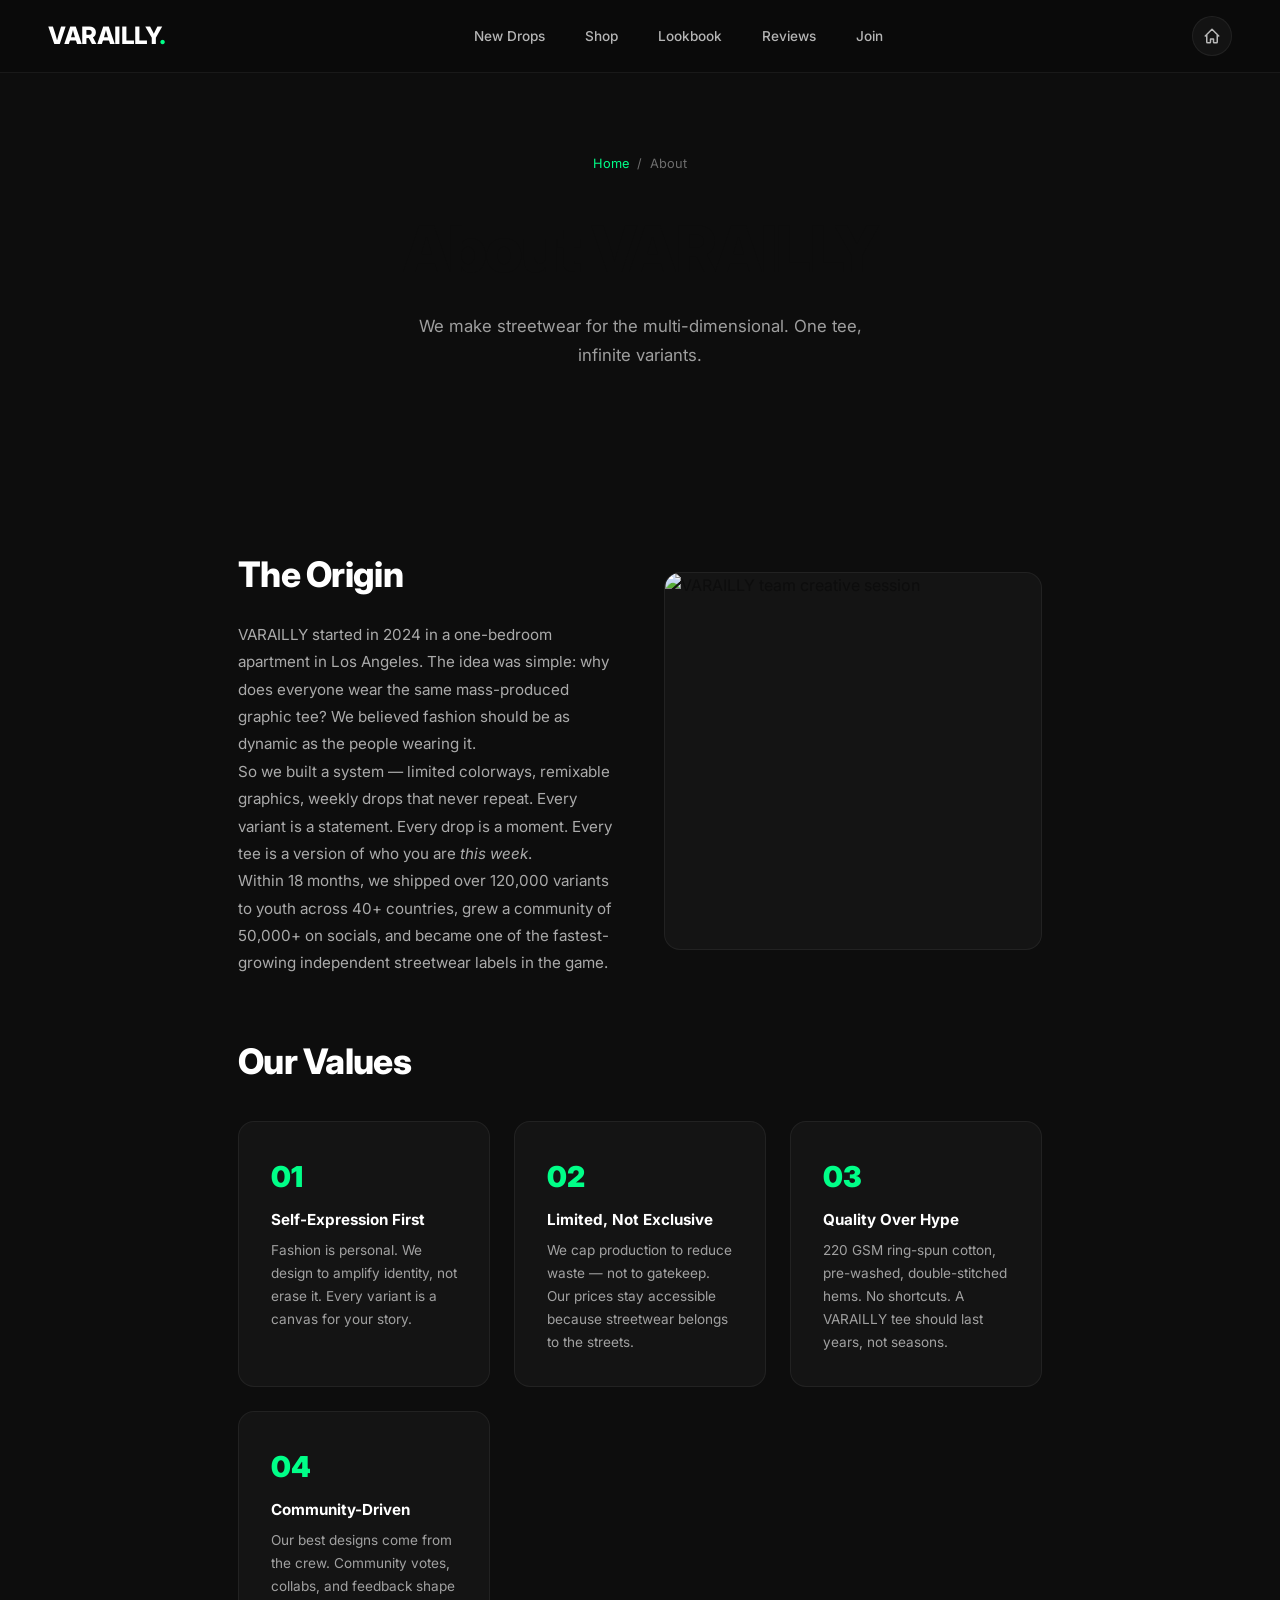
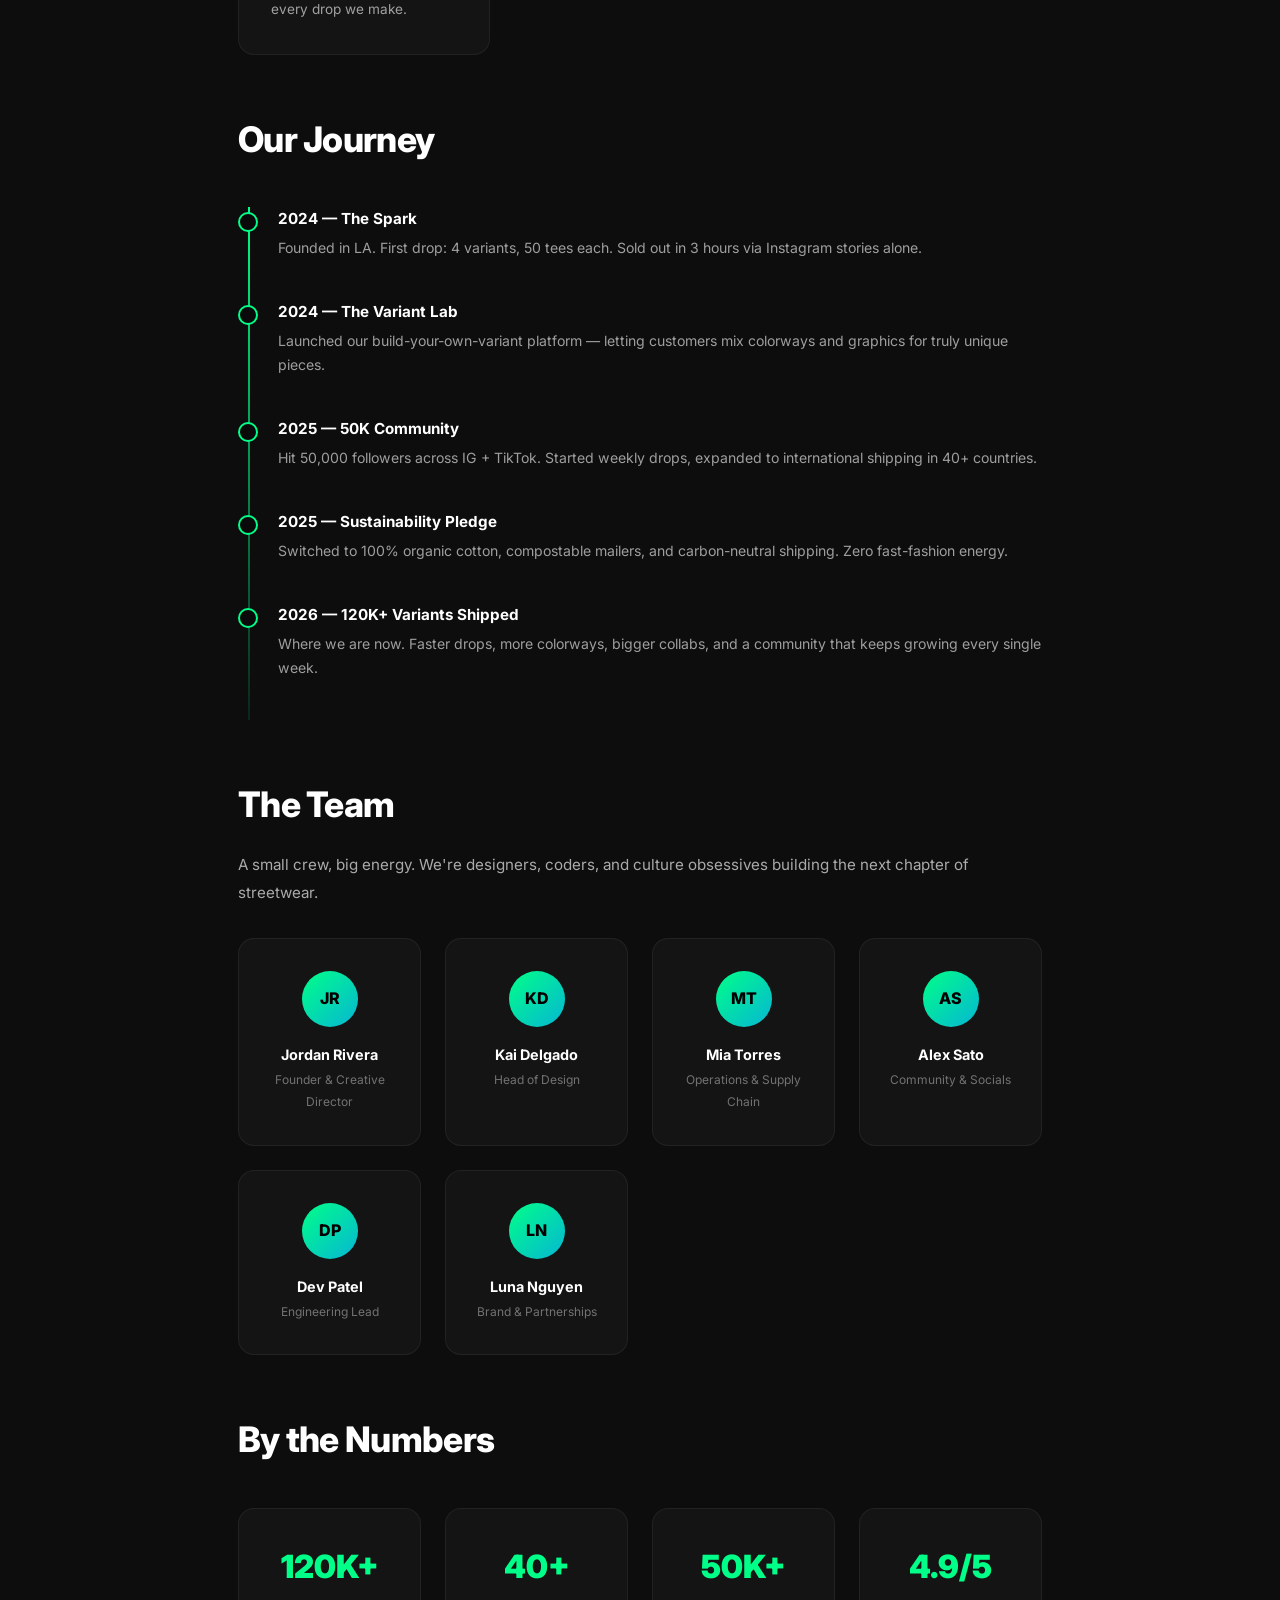
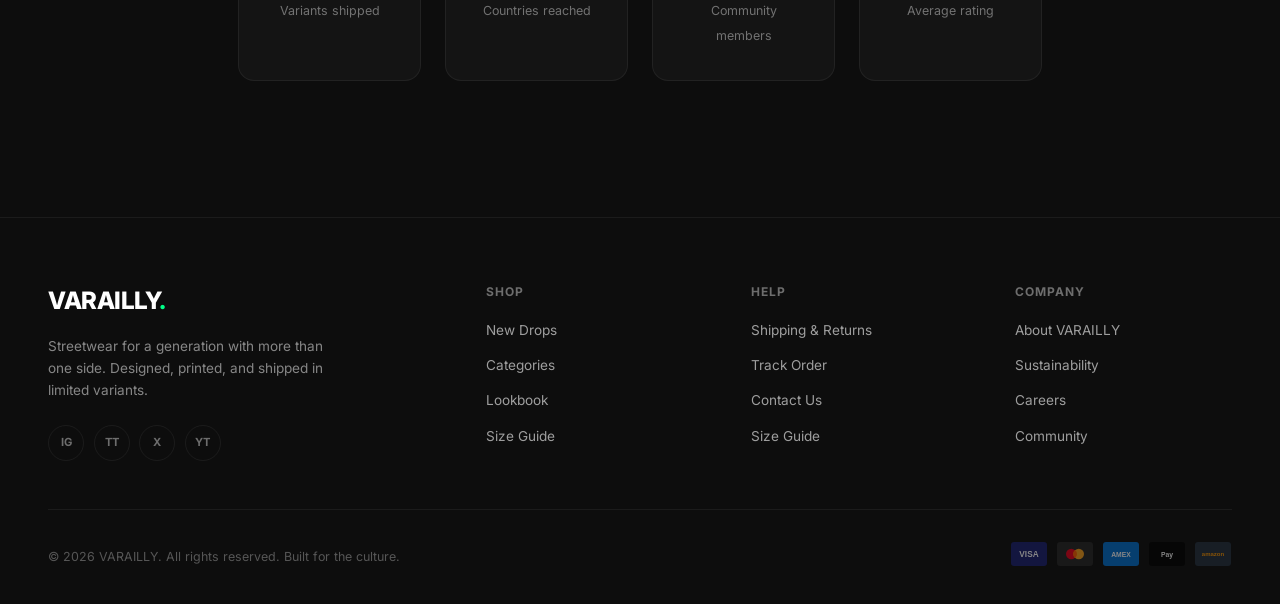
==== commit efedf39e: "Fix payment icons on all inner pages + cache bust - Replaced old payment-pill text with proper SVG i" ====
--- a/about.html
+++ b/about.html
@@ -13,8 +13,8 @@
 <link href="https://fonts.googleapis.com/css2?family=Inter:wght@400;500;600;700;800;900&display=swap" rel="stylesheet">
 
 <!-- Styles -->
-<link rel="stylesheet" href="assets/css/style.css?v=2" />
-<link rel="stylesheet" href="assets/css/pages.css?v=2" />
+<link rel="stylesheet" href="assets/css/style.css?v=12" />
+<link rel="stylesheet" href="assets/css/pages.css?v=12" />
 </head>
 <body>
 
@@ -218,16 +218,17 @@
     </div>
     <div class="site-footer__bottom">
       <p>&copy; 2026 VARAILLY. All rights reserved. Built for the culture.</p>
-      <div class="payment-row">
-        <span class="payment-pill">VISA</span>
-        <span class="payment-pill">MC</span>
-        <span class="payment-pill">AMEX</span>
-        <span class="payment-pill">APPLE PAY</span>
-      </div>
+<div class="footer-payments">
+                    <span class="payment-icon" title="Visa"><svg viewBox="0 0 48 32" width="38" height="24"><rect width="48" height="32" rx="4" fill="#1a1f71"/><text x="24" y="20" text-anchor="middle" font-size="11" font-weight="bold" fill="#fff" font-family="sans-serif">VISA</text></svg></span>
+                    <span class="payment-icon" title="Mastercard"><svg viewBox="0 0 48 32" width="38" height="24"><rect width="48" height="32" rx="4" fill="#252525"/><circle cx="19" cy="16" r="7" fill="#eb001b"/><circle cx="29" cy="16" r="7" fill="#f79e1b"/><path d="M24 10.5a7 7 0 010 11 7 7 0 010-11z" fill="#ff5f00"/></svg></span>
+                    <span class="payment-icon" title="Amex"><svg viewBox="0 0 48 32" width="38" height="24"><rect width="48" height="32" rx="4" fill="#006fcf"/><text x="24" y="20" text-anchor="middle" font-size="9" font-weight="bold" fill="#fff" font-family="sans-serif">AMEX</text></svg></span>
+                    <span class="payment-icon" title="Apple Pay"><svg viewBox="0 0 48 32" width="38" height="24"><rect width="48" height="32" rx="4" fill="#000"/><text x="24" y="20" text-anchor="middle" font-size="9" font-weight="600" fill="#fff" font-family="sans-serif">Pay</text></svg></span>
+                    <span class="payment-icon" title="Amazon"><svg viewBox="0 0 48 32" width="38" height="24"><rect width="48" height="32" rx="4" fill="#232f3e"/><text x="24" y="19" text-anchor="middle" font-size="8" font-weight="700" fill="#ff9900" font-family="sans-serif">amazon</text></svg></span>
+                </div>
     </div>
   </div>
 </footer>
 
-<script src="assets/js/main.js?v=2"></script>
+<script src="assets/js/main.js?v=12"></script>
 </body>
 </html>
--- a/assets/css/style.css
+++ b/assets/css/style.css
@@ -1,1144 +1,1634 @@
-/* =========================================
-   VARAILLY. — Premium Streetwear Store
-   Clean, Professional Design System
-   ========================================= */
-
-/* --- Reset & Base --- */
-*,
-*::before,
-*::after {
+/* =========================================================
+   VARAILLY. — MANA-inspired vibrant section design
+   ========================================================= */
+
+/* ---------- RESET & BASE ---------- */
+*, *::before, *::after {
     margin: 0;
     padding: 0;
     box-sizing: border-box;
 }
 
 :root {
-    --bg: #0a0a0a;
-    --surface: #141414;
-    --border: rgba(255, 255, 255, .06);
-    --text: #ffffff;
-    --text-secondary: rgba(255, 255, 255, .7);
-    --text-muted: rgba(255, 255, 255, .4);
-    --accent: #00ff88;
-    --accent-warm: #ff6b35;
-    --radius: 16px;
+    --color-black: #0d0d0d;
+    --color-white: #ffffff;
+    --color-light: #f5f0eb;
+    --color-cream: #fef7ed;
+    --color-green: #10b981;
+    --color-purple: #8b5cf6;
+    --color-navy: #1e1b4b;
+    --color-orange: #f97316;
+    --color-orange-light: #fb923c;
+    --color-pink: #e11d48;
+    --color-cyan: #06b6d4;
+    --color-indigo: #4f46e5;
+    --color-emerald: #059669;
+    --color-grey: #6b7280;
+    --color-border: rgba(255,255,255,.08);
+    --font: 'Inter', -apple-system, BlinkMacSystemFont, sans-serif;
     --radius-sm: 8px;
-    --transition: .3s cubic-bezier(.4, 0, .2, 1);
+    --radius-md: 16px;
+    --radius-lg: 24px;
+    --radius-pill: 100px;
+    --transition: .4s cubic-bezier(.4,0,.2,1);
+    --shadow-sm: 0 2px 8px rgba(0,0,0,.06);
+    --shadow-md: 0 8px 30px rgba(0,0,0,.12);
+    --shadow-lg: 0 20px 60px rgba(0,0,0,.18);
 }
 
 html {
     scroll-behavior: smooth;
-    scrollbar-width: thin;
-    scrollbar-color: rgba(255, 255, 255, .15) transparent;
-}
-
-html::-webkit-scrollbar {
-    width: 6px;
-}
-
-html::-webkit-scrollbar-track {
-    background: transparent;
-}
-
-html::-webkit-scrollbar-thumb {
-    background: rgba(255, 255, 255, .15);
-    border-radius: 3px;
-}
-
-body {
-    font-family: 'Inter', -apple-system, BlinkMacSystemFont, sans-serif;
-    background: var(--bg);
-    color: var(--text);
-    font-size: 1rem;
-    font-weight: 400;
-    line-height: 1.7;
-    overflow-x: hidden;
     -webkit-font-smoothing: antialiased;
     -moz-osx-font-smoothing: grayscale;
 }
 
-/* Noise texture overlay */
-body::before {
-    content: '';
-    position: fixed;
-    inset: 0;
-    pointer-events: none;
-    z-index: 9999;
-    opacity: .02;
-    background-image: url("data:image/svg+xml,%3Csvg viewBox='0 0 256 256' xmlns='http://www.w3.org/2000/svg'%3E%3Cfilter id='noise'%3E%3CfeTurbulence type='fractalNoise' baseFrequency='0.85' numOctaves='4' stitchTiles='stitch'/%3E%3C/filter%3E%3Crect width='100%25' height='100%25' filter='url(%23noise)'/%3E%3C/svg%3E");
+body {
+    font-family: var(--font);
+    color: var(--color-black);
+    background: var(--color-black);
+    line-height: 1.6;
+    overflow-x: hidden;
+}
+
+/* Scrollbar */
+::-webkit-scrollbar {
+    width: 8px;
+}
+::-webkit-scrollbar-track {
+    background: var(--color-black);
+}
+::-webkit-scrollbar-thumb {
+    background: linear-gradient(180deg, #8b5cf6, #4f46e5);
+    border-radius: 4px;
 }
 
 img {
-    display: block;
     max-width: 100%;
     height: auto;
+    display: block;
 }
 
 a {
+    text-decoration: none;
     color: inherit;
-    text-decoration: none;
 }
 
 button {
+    cursor: pointer;
     border: none;
     background: none;
-    color: inherit;
     font-family: inherit;
-    cursor: pointer;
 }
 
 .container {
-    width: 100%;
-    max-width: 1280px;
+    width: 90%;
+    max-width: 1320px;
     margin: 0 auto;
-    padding: 0 clamp(1.5rem, 4vw, 3rem);
-}
-
-/* --- Typography --- */
-.section-label {
-    display: inline-block;
-    font-size: .75rem;
-    font-weight: 600;
-    text-transform: uppercase;
-    letter-spacing: .1em;
-    color: var(--accent);
-    margin-bottom: 1rem;
-}
-
-.section-title {
-    font-size: clamp(2rem, 4vw, 3.5rem);
-    font-weight: 800;
-    letter-spacing: -.02em;
-    line-height: 1.1;
-    margin-bottom: .75rem;
-}
-
-.section-subtitle {
-    font-size: 1rem;
-    color: var(--text-secondary);
-    max-width: 480px;
-}
-
-.section-header {
-    text-align: center;
-    margin-bottom: clamp(3rem, 5vw, 4rem);
-}
-
-.section-header .section-subtitle {
-    margin: 0 auto;
-}
-
-/* --- Loading Screen --- */
+}
+
+/* ---------- REVEAL ANIMATION ---------- */
+.reveal {
+    opacity: 0;
+    transform: translateY(40px);
+    transition: opacity .8s var(--transition), transform .8s var(--transition);
+}
+.reveal.revealed {
+    opacity: 1;
+    transform: translateY(0);
+}
+
+/* ---------- LOADING SCREEN ---------- */
 .loading-screen {
     position: fixed;
     inset: 0;
-    z-index: 100000;
-    background: var(--bg);
+    z-index: 99999;
+    background: var(--color-black);
     display: flex;
     align-items: center;
     justify-content: center;
-    transition: opacity .5s ease, visibility .5s ease;
-}
-
+    transition: opacity .6s ease, visibility .6s ease;
+}
 .loading-screen.hidden {
     opacity: 0;
     visibility: hidden;
-}
-
+    pointer-events: none;
+}
 .loading-content {
     text-align: center;
 }
-
 .loading-logo {
-    font-size: 2rem;
-    font-weight: 800;
-    letter-spacing: -.02em;
+    font-size: 2.5rem;
+    font-weight: 900;
+    color: var(--color-white);
+    letter-spacing: -1px;
     margin-bottom: 2rem;
 }
-
 .loading-bar {
     width: 200px;
-    height: 2px;
-    background: var(--border);
-    border-radius: 2px;
+    height: 3px;
+    background: rgba(255,255,255,.1);
+    border-radius: 3px;
     overflow: hidden;
 }
-
 .loading-bar-fill {
     height: 100%;
     width: 0%;
-    background: var(--accent);
-    border-radius: 2px;
+    background: #4f46e5;
+    border-radius: 3px;
     transition: width .3s ease;
 }
 
-/* --- Announcement Bar --- */
+/* ---------- ANNOUNCEMENT BAR ---------- */
 .announcement-bar {
-    background: var(--surface);
-    border-bottom: 1px solid var(--border);
-    padding: .6rem 0;
+    background: linear-gradient(90deg, #1e1b4b, #4f46e5, #8b5cf6);
+    color: var(--color-white);
+    padding: 9px 0;
     overflow: hidden;
-    position: relative;
-}
-
+    font-size: .72rem;
+    font-weight: 700;
+    letter-spacing: .5px;
+    text-transform: uppercase;
+    height: 36px;
+    display: flex;
+    align-items: center;
+}
 .announcement-track {
     display: flex;
     white-space: nowrap;
-    animation: scroll-left 30s linear infinite;
-}
-
+    animation: marqueeScroll 30s linear infinite;
+}
 .announcement-text {
-    font-size: .7rem;
-    font-weight: 500;
-    text-transform: uppercase;
-    letter-spacing: .08em;
-    color: var(--text-secondary);
+    flex-shrink: 0;
     padding-right: 2rem;
 }
 
-@keyframes scroll-left {
-    from { transform: translateX(0); }
-    to { transform: translateX(-50%); }
-}
-
-/* --- Header --- */
+@keyframes marqueeScroll {
+    0% { transform: translateX(0); }
+    100% { transform: translateX(-50%); }
+}
+
+/* ---------- HEADER ---------- */
 .header {
-    position: fixed;
+    position: sticky;
     top: 0;
     left: 0;
     right: 0;
-    z-index: 1000;
+    z-index: 9000;
     padding: 1rem 0;
-    transition: transform .3s ease, background .3s ease;
-    background: rgba(10, 10, 10, .8);
-    backdrop-filter: blur(20px);
-    -webkit-backdrop-filter: blur(20px);
-    border-bottom: 1px solid var(--border);
-}
-
-.header.hidden {
-    transform: translateY(-100%);
-}
-
+    background: rgba(13,13,13,.98);
+    backdrop-filter: blur(12px);
+    -webkit-backdrop-filter: blur(12px);
+    border-bottom: 1px solid rgba(255,255,255,.06);
+    transition: box-shadow .3s ease;
+}
+.header.scrolled {
+    box-shadow: 0 4px 20px rgba(0,0,0,.3);
+}
 .header-inner {
-    max-width: 1280px;
+    display: flex;
+    align-items: center;
+    justify-content: space-between;
+    width: 90%;
+    max-width: 1320px;
     margin: 0 auto;
-    padding: 0 clamp(1.5rem, 4vw, 3rem);
-    display: flex;
-    align-items: center;
-    justify-content: space-between;
-}
-
+}
 .header-logo {
     font-size: 1.5rem;
-    font-weight: 800;
-    letter-spacing: -.02em;
-}
-
+    font-weight: 900;
+    color: var(--color-white);
+    letter-spacing: -1px;
+}
 .header-nav {
     display: flex;
-    gap: 2.5rem;
-}
-
+    gap: 2rem;
+}
 .nav-link {
     font-size: .85rem;
-    font-weight: 500;
-    color: var(--text-secondary);
+    font-weight: 600;
+    color: rgba(255,255,255,.8);
+    text-transform: uppercase;
+    letter-spacing: .5px;
     transition: color var(--transition);
-    position: relative;
-}
-
-.nav-link::after {
-    content: '';
-    position: absolute;
-    bottom: -4px;
-    left: 0;
-    width: 0;
-    height: 1.5px;
-    background: var(--accent);
-    transition: width var(--transition);
-}
-
+}
 .nav-link:hover {
-    color: var(--text);
-}
-
-.nav-link:hover::after {
-    width: 100%;
-}
-
+    color: #8b5cf6;
+}
 .header-actions {
     display: flex;
     align-items: center;
     gap: 1rem;
 }
-
 .cart-btn {
     position: relative;
-    padding: .5rem;
-    color: var(--text-secondary);
-    transition: color var(--transition);
-}
-
-.cart-btn:hover {
-    color: var(--text);
-}
-
+    color: var(--color-white);
+    padding: 8px;
+}
 .cart-count {
     position: absolute;
     top: 0;
-    right: -2px;
+    right: 0;
+    background: #4f46e5;
+    color: var(--color-black);
+    font-size: .65rem;
+    font-weight: 800;
     width: 16px;
     height: 16px;
     border-radius: 50%;
-    background: var(--accent);
-    color: #000;
-    font-size: .6rem;
-    font-weight: 700;
     display: flex;
     align-items: center;
     justify-content: center;
 }
-
 .mobile-toggle {
     display: none;
     flex-direction: column;
     gap: 5px;
-    padding: .5rem;
-}
-
+    padding: 8px;
+}
 .mobile-toggle span {
     display: block;
-    width: 20px;
-    height: 1.5px;
-    background: var(--text);
+    width: 22px;
+    height: 2px;
+    background: var(--color-white);
     transition: var(--transition);
 }
-
 .mobile-toggle.active span:nth-child(1) {
-    transform: rotate(45deg) translate(4px, 4px);
-}
-
+    transform: rotate(45deg) translate(5px, 5px);
+}
 .mobile-toggle.active span:nth-child(2) {
     opacity: 0;
 }
-
 .mobile-toggle.active span:nth-child(3) {
-    transform: rotate(-45deg) translate(4px, -4px);
-}
-
-/* --- Hero --- */
+    transform: rotate(-45deg) translate(5px, -5px);
+}
+
+/* ---------- HERO SECTION ---------- */
 .hero {
-    padding: clamp(8rem, 15vw, 12rem) 0 clamp(4rem, 8vw, 8rem);
-}
-
+    position: relative;
+    min-height: 100vh;
+    background: var(--color-black);
+    display: flex;
+    align-items: center;
+    overflow: hidden;
+    padding: 80px 0;
+}
+.hero-bg-animated {
+    position: absolute;
+    inset: 0;
+    background: radial-gradient(ellipse at 30% 50%, rgba(0,232,123,.1) 0%, transparent 50%),
+                radial-gradient(ellipse at 70% 80%, rgba(124,58,237,.08) 0%, transparent 50%),
+                radial-gradient(ellipse at 90% 20%, rgba(0,212,255,.06) 0%, transparent 40%);
+}
+.hero-bg-video {
+    position: absolute;
+    inset: 0;
+    width: 100%;
+    height: 100%;
+    object-fit: cover;
+    opacity: .15;
+}
+.hero-bg-overlay {
+    position: absolute;
+    inset: 0;
+    background: linear-gradient(to bottom, rgba(10,10,10,.6), rgba(10,10,10,.9));
+}
 .hero-inner {
-    max-width: 1280px;
-    margin: 0 auto;
-    padding: 0 clamp(1.5rem, 4vw, 3rem);
+    position: relative;
+    z-index: 2;
     display: grid;
     grid-template-columns: 1fr 1fr;
-    gap: clamp(3rem, 5vw, 5rem);
-    align-items: center;
-}
-
+    gap: 4rem;
+    align-items: center;
+    width: 90%;
+    max-width: 1320px;
+    margin: 0 auto;
+}
+.hero-content {
+    display: flex;
+    flex-direction: column;
+    gap: 1.5rem;
+}
 .hero-label {
-    display: inline-block;
     font-size: .75rem;
-    font-weight: 600;
+    font-weight: 700;
+    letter-spacing: 2px;
+    color: #8b5cf6;
     text-transform: uppercase;
-    letter-spacing: .1em;
-    color: var(--accent);
-    margin-bottom: 1.5rem;
-}
-
+}
 .hero-title {
-    font-size: clamp(3.5rem, 8vw, 7rem);
-    font-weight: 800;
-    line-height: .95;
-    letter-spacing: -.03em;
-    margin-bottom: 1.5rem;
-}
-
+    font-size: clamp(4rem, 12vw, 9rem);
+    font-weight: 900;
+    line-height: .9;
+    color: var(--color-white);
+    letter-spacing: -3px;
+}
 .hero-subtitle {
     font-size: 1.1rem;
-    color: var(--text-secondary);
-    max-width: 400px;
-    margin-bottom: 2.5rem;
+    color: rgba(255,255,255,.6);
+    max-width: 480px;
     line-height: 1.7;
 }
-
 .hero-buttons {
     display: flex;
     gap: 1rem;
-    margin-bottom: 3rem;
     flex-wrap: wrap;
-}
-
+    margin-top: .5rem;
+}
 .hero-stats {
     display: flex;
     gap: 2.5rem;
-}
-
-.hero-stat {
-    display: flex;
-    flex-direction: column;
-}
-
+    margin-top: 2rem;
+    padding-top: 2rem;
+    border-top: 1px solid rgba(255,255,255,.1);
+}
 .hero-stat-number {
+    display: block;
     font-size: 1.5rem;
     font-weight: 800;
-    letter-spacing: -.02em;
-}
-
+    color: var(--color-white);
+}
 .hero-stat-label {
     font-size: .75rem;
-    color: var(--text-muted);
+    color: rgba(255,255,255,.5);
     text-transform: uppercase;
-    letter-spacing: .05em;
-}
-
+    letter-spacing: .5px;
+}
+
+/* Hero Image */
 .hero-image {
+    display: flex;
+    justify-content: center;
+    align-items: center;
+}
+.hero-3d-scene {
     position: relative;
-}
-
-.hero-image img {
     width: 100%;
-    height: clamp(400px, 50vw, 650px);
+    max-width: 500px;
+}
+.hero-glow-ring {
+    position: absolute;
+    inset: -20px;
+    border-radius: 50%;
+    background: radial-gradient(circle, rgba(0,255,136,.15) 0%, transparent 70%);
+    animation: glowPulse 4s ease-in-out infinite;
+}
+@keyframes glowPulse {
+    0%, 100% { opacity: .6; transform: scale(1); }
+    50% { opacity: 1; transform: scale(1.05); }
+}
+.hero-main-img {
+    width: 100%;
+    border-radius: var(--radius-lg);
     object-fit: cover;
-    border-radius: var(--radius);
-    box-shadow: 0 40px 80px rgba(0, 0, 0, .5);
-}
-
-/* --- Buttons --- */
+    aspect-ratio: 3/4;
+    position: relative;
+    z-index: 2;
+}
+.hero-float {
+    position: absolute;
+    width: 120px;
+    border-radius: var(--radius-md);
+    object-fit: cover;
+    box-shadow: var(--shadow-lg);
+    z-index: 3;
+    animation: floatY 6s ease-in-out infinite;
+}
+.hero-float-1 {
+    top: 10%;
+    left: -40px;
+    animation-delay: 0s;
+}
+.hero-float-2 {
+    bottom: 15%;
+    right: -40px;
+    animation-delay: -3s;
+}
+@keyframes floatY {
+    0%, 100% { transform: translateY(0); }
+    50% { transform: translateY(-15px); }
+}
+.hero-3d-badge {
+    position: absolute;
+    top: 20px;
+    right: 20px;
+    z-index: 4;
+    background: #4f46e5;
+    color: var(--color-black);
+    font-size: .7rem;
+    font-weight: 800;
+    padding: 6px 14px;
+    border-radius: var(--radius-pill);
+    letter-spacing: 1px;
+}
+
+/* ---------- BUTTONS ---------- */
 .btn {
     display: inline-flex;
     align-items: center;
     justify-content: center;
-    padding: .9rem 2rem;
+    gap: 8px;
+    padding: 14px 32px;
+    font-size: .9rem;
+    font-weight: 700;
+    border-radius: var(--radius-pill);
+    transition: all var(--transition);
+    text-transform: uppercase;
+    letter-spacing: .5px;
+}
+.btn-primary {
+    background: linear-gradient(135deg, #4f46e5, #8b5cf6);
+    color: var(--color-white);
+}
+.btn-primary:hover {
+    transform: translateY(-3px);
+    box-shadow: 0 12px 35px rgba(79,70,229,.4);
+}
+.btn-outline {
+    border: 2px solid rgba(255,255,255,.3);
+    color: var(--color-white);
+}
+.btn-outline:hover {
+    border-color: #8b5cf6;
+    color: #8b5cf6;
+    transform: translateY(-2px);
+}
+.btn-amazon {
+    background: var(--color-orange);
+    color: var(--color-white);
+}
+.btn-amazon:hover {
+    background: #e55a28;
+    transform: translateY(-2px);
+    box-shadow: 0 10px 30px rgba(255,107,53,.3);
+}
+
+/* ---------- TRUST BAR ---------- */
+.trust-bar {
+    background: var(--color-black);
+    padding: 2rem 0;
+    border-top: 1px solid rgba(255,255,255,.05);
+    border-bottom: 1px solid rgba(255,255,255,.05);
+}
+.trust-bar-inner {
+    display: flex;
+    justify-content: center;
+    gap: 3rem;
+    flex-wrap: wrap;
+}
+.trust-item {
     font-size: .85rem;
     font-weight: 600;
-    border-radius: var(--radius-sm);
-    transition: transform var(--transition), box-shadow var(--transition), background var(--transition);
-}
-
-.btn:hover {
-    transform: translateY(-2px);
-}
-
-.btn-primary {
-    background: var(--accent);
-    color: #000;
-}
-
-.btn-primary:hover {
-    box-shadow: 0 8px 25px rgba(0, 255, 136, .25);
-}
-
-.btn-outline {
-    border: 1.5px solid rgba(255, 255, 255, .2);
-    color: var(--text);
-}
-
-.btn-outline:hover {
-    border-color: rgba(255, 255, 255, .5);
-    background: rgba(255, 255, 255, .05);
-}
-
-.btn-amazon {
-    background: var(--accent-warm);
-    color: #fff;
-}
-
-.btn-amazon:hover {
-    box-shadow: 0 8px 25px rgba(255, 107, 53, .3);
-}
-
-/* --- Marquee --- */
+    color: rgba(255,255,255,.7);
+}
+
+/* ---------- AS SEEN ON ---------- */
+.seen-on {
+    background: var(--color-black);
+    padding: 3rem 0;
+    text-align: center;
+}
+.seen-on-label {
+    font-size: .7rem;
+    font-weight: 700;
+    letter-spacing: 3px;
+    color: rgba(255,255,255,.4);
+    margin-bottom: 1.5rem;
+}
+.seen-on-logos {
+    display: flex;
+    align-items: center;
+    justify-content: center;
+    gap: 3rem;
+    flex-wrap: wrap;
+}
+.seen-on-logo {
+    font-size: 1.1rem;
+    font-weight: 800;
+    color: rgba(255,255,255,.25);
+    letter-spacing: 2px;
+}
+
+/* ---------- MARQUEE ---------- */
 .marquee {
-    padding: 2rem 0;
-    border-top: 1px solid var(--border);
-    border-bottom: 1px solid var(--border);
+    background: linear-gradient(90deg, var(--color-orange), var(--color-pink));
+    padding: 1.2rem 0;
     overflow: hidden;
 }
-
 .marquee-track {
     display: flex;
-    align-items: center;
-    gap: 2rem;
     white-space: nowrap;
-    animation: scroll-left 20s linear infinite;
-}
-
+    animation: marqueeScroll 20s linear infinite;
+}
 .marquee-item {
-    font-size: clamp(1.5rem, 3vw, 2.5rem);
+    font-size: 1rem;
     font-weight: 800;
-    letter-spacing: -.02em;
-    color: rgba(255, 255, 255, .08);
-}
-
+    color: var(--color-white);
+    text-transform: uppercase;
+    letter-spacing: 2px;
+    padding: 0 1rem;
+}
 .marquee-separator {
-    font-size: 1rem;
-    color: rgba(255, 255, 255, .08);
-}
-
-/* --- Products --- */
+    color: rgba(255,255,255,.5);
+    padding: 0 1rem;
+    font-size: 1.2rem;
+}
+
+/* ---------- SECTION HEADERS ---------- */
+.section-label {
+    display: inline-block;
+    font-size: .7rem;
+    font-weight: 700;
+    letter-spacing: 3px;
+    text-transform: uppercase;
+    margin-bottom: .75rem;
+    color: #8b5cf6;
+}
+.section-title {
+    font-size: clamp(2.2rem, 5vw, 3.5rem);
+    font-weight: 900;
+    letter-spacing: -1px;
+    line-height: 1.1;
+    margin-bottom: .75rem;
+}
+.section-subtitle {
+    font-size: 1.05rem;
+    opacity: .6;
+    max-width: 500px;
+    margin: 0 auto;
+}
+.section-header {
+    text-align: center;
+    margin-bottom: 4rem;
+}
+
+/* ---------- PRODUCTS SECTION ---------- */
 .products {
-    padding: clamp(5rem, 10vw, 8rem) 0;
-}
-
+    background: var(--color-light);
+    min-height: 100vh;
+    padding: 8rem 0;
+    display: flex;
+    align-items: center;
+}
+.products .section-label {
+    color: var(--color-purple);
+}
+.products .section-title {
+    color: var(--color-black);
+}
+
+/* Drop Countdown */
+.drop-countdown {
+    text-align: center;
+    margin-bottom: 3rem;
+}
+.countdown-label {
+    font-size: .8rem;
+    font-weight: 700;
+    text-transform: uppercase;
+    letter-spacing: 2px;
+    color: var(--color-grey);
+    margin-bottom: 1rem;
+}
+.countdown-timer {
+    display: inline-flex;
+    align-items: center;
+    gap: .5rem;
+    background: var(--color-black);
+    padding: 1rem 2rem;
+    border-radius: var(--radius-pill);
+}
+.countdown-unit {
+    text-align: center;
+}
+.countdown-unit span {
+    display: block;
+    font-size: 1.5rem;
+    font-weight: 800;
+    color: #8b5cf6;
+}
+.countdown-unit small {
+    font-size: .6rem;
+    text-transform: uppercase;
+    letter-spacing: 1px;
+    color: rgba(255,255,255,.5);
+}
+.countdown-sep {
+    font-size: 1.5rem;
+    font-weight: 700;
+    color: rgba(255,255,255,.3);
+}
+
+/* Products Grid */
 .products-grid {
     display: grid;
     grid-template-columns: repeat(3, 1fr);
-    gap: clamp(1.5rem, 2.5vw, 2rem);
-}
-
+    gap: 2rem;
+}
 .product-card {
-    background: var(--surface);
-    border-radius: var(--radius);
+    background: var(--color-white);
+    border-radius: var(--radius-lg);
     overflow: hidden;
-    border: 1px solid var(--border);
     transition: transform var(--transition), box-shadow var(--transition);
 }
-
 .product-card:hover {
-    transform: translateY(-6px);
-    box-shadow: 0 20px 50px rgba(0, 0, 0, .4);
-}
-
+    transform: translateY(-8px);
+    box-shadow: var(--shadow-lg);
+}
 .product-image {
     position: relative;
     overflow: hidden;
-    aspect-ratio: 3/4;
-}
-
+    aspect-ratio: 4/5;
+}
 .product-image img {
     width: 100%;
     height: 100%;
     object-fit: cover;
-    transition: transform .6s cubic-bezier(.4, 0, .2, 1);
-}
-
+    transition: transform var(--transition);
+}
 .product-card:hover .product-image img {
     transform: scale(1.05);
 }
-
 .product-quick-add {
     position: absolute;
-    bottom: 1rem;
-    left: 1rem;
-    right: 1rem;
-    padding: .75rem;
-    background: var(--accent);
-    color: #000;
+    bottom: 16px;
+    left: 50%;
+    transform: translateX(-50%) translateY(20px);
+    opacity: 0;
+    background: var(--color-black);
+    color: var(--color-white);
+    padding: 10px 24px;
+    border-radius: var(--radius-pill);
     font-size: .8rem;
     font-weight: 700;
-    border-radius: var(--radius-sm);
-    transform: translateY(calc(100% + 1rem));
-    opacity: 0;
-    transition: transform var(--transition), opacity var(--transition);
-}
-
+    transition: all var(--transition);
+}
 .product-card:hover .product-quick-add {
-    transform: translateY(0);
-    opacity: 1;
-}
-
+    opacity: 1;
+    transform: translateX(-50%) translateY(0);
+}
+.product-quick-add:hover {
+    background: #4f46e5;
+    color: var(--color-black);
+}
 .product-info {
     padding: 1.25rem 1.5rem;
     display: flex;
-    align-items: center;
     justify-content: space-between;
-}
-
+    align-items: center;
+}
 .product-name {
+    font-size: .95rem;
+    font-weight: 700;
+}
+.product-price {
+    font-size: .95rem;
+    font-weight: 800;
+    color: var(--color-indigo);
+}
+
+/* ---------- FEATURES (WHY VARAILLY) ---------- */
+.features {
+    background: var(--color-black);
+    min-height: 100vh;
+    padding: 8rem 0;
+    display: flex;
+    align-items: center;
+    color: var(--color-white);
+}
+.features .section-title {
+    color: var(--color-white);
+}
+.features-grid {
+    display: grid;
+    grid-template-columns: repeat(4, 1fr);
+    gap: 2rem;
+}
+.feature-card {
+    background: rgba(255,255,255,.05);
+    border: 1px solid rgba(255,255,255,.08);
+    border-radius: var(--radius-lg);
+    padding: 2.5rem 2rem;
+    text-align: center;
+    transition: all var(--transition);
+}
+.feature-card:hover {
+    background: rgba(255,255,255,.08);
+    transform: translateY(-4px);
+}
+.feature-icon {
+    font-size: 2.5rem;
+    margin-bottom: 1.5rem;
+}
+.feature-title {
+    font-size: 1.1rem;
+    font-weight: 700;
+    margin-bottom: .75rem;
+    color: var(--color-white);
+}
+.feature-desc {
     font-size: .9rem;
-    font-weight: 600;
-}
-
-.product-price {
+    color: rgba(255,255,255,.5);
+    line-height: 1.6;
+}
+
+/* ---------- MANIFESTO ---------- */
+.manifesto {
+    background: var(--color-cream);
+    min-height: 100vh;
+    padding: 8rem 0;
+    display: flex;
+    align-items: center;
+}
+.manifesto-inner {
+    display: grid;
+    grid-template-columns: 1fr 1fr;
+    gap: 4rem;
+    align-items: center;
+}
+.manifesto .section-label {
+    color: var(--color-purple);
+}
+.manifesto-title {
+    font-size: clamp(2rem, 4vw, 3rem);
+    font-weight: 900;
+    line-height: 1.1;
+    letter-spacing: -1px;
+    margin-bottom: 1.5rem;
+}
+.manifesto-desc {
+    font-size: 1rem;
+    color: rgba(0,0,0,.6);
+    line-height: 1.8;
+    margin-bottom: 1rem;
+}
+.manifesto-image img {
+    width: 100%;
+    border-radius: var(--radius-lg);
+    object-fit: cover;
+    aspect-ratio: 4/5;
+}
+
+/* ---------- HOW IT WORKS ---------- */
+.how-it-works {
+    background: linear-gradient(135deg, #4f46e5, #7c3aed, #a78bfa);
+    min-height: 100vh;
+    padding: 8rem 0;
+    display: flex;
+    align-items: center;
+    color: var(--color-white);
+}
+.how-it-works .section-label {
+    color: rgba(255,255,255,.6);
+}
+.how-it-works .section-title {
+    color: var(--color-white);
+}
+.steps-grid {
+    display: grid;
+    grid-template-columns: repeat(3, 1fr);
+    gap: 2rem;
+}
+.step-card {
+    background: rgba(255,255,255,.1);
+    border-radius: var(--radius-lg);
+    padding: 3rem 2rem;
+    text-align: center;
+    transition: all var(--transition);
+}
+.step-card:hover {
+    background: rgba(255,255,255,.15);
+    transform: translateY(-4px);
+}
+.step-number {
+    font-size: 3rem;
+    font-weight: 900;
+    color: rgba(255,255,255,.2);
+    margin-bottom: 1rem;
+}
+.step-title {
+    font-size: 1.2rem;
+    font-weight: 700;
+    margin-bottom: .75rem;
+}
+.step-desc {
+    font-size: .9rem;
+    color: rgba(255,255,255,.6);
+    line-height: 1.6;
+}
+
+/* ---------- VIDEO SECTION ---------- */
+.video-section {
+    background: var(--color-black);
+    min-height: 100vh;
+    position: relative;
+    display: flex;
+    align-items: center;
+}
+.video-wrapper {
+    position: relative;
+    width: 100%;
+    min-height: 100vh;
+    display: flex;
+    align-items: center;
+    justify-content: center;
+}
+.video-bg {
+    position: absolute;
+    inset: 0;
+    width: 100%;
+    height: 100%;
+    object-fit: cover;
+    opacity: .4;
+}
+.video-overlay {
+    position: relative;
+    z-index: 2;
+    text-align: center;
+    padding: 4rem 2rem;
+}
+.video-content {
+    color: var(--color-white);
+}
+.video-content .section-label {
+    color: rgba(255,255,255,.5);
+}
+.video-title {
+    font-size: clamp(2.5rem, 6vw, 5rem);
+    font-weight: 900;
+    line-height: 1;
+    letter-spacing: -2px;
+    margin-bottom: 2rem;
+    color: var(--color-white);
+}
+.video-play-btn {
+    display: inline-flex;
+    align-items: center;
+    gap: 12px;
+    background: var(--color-white);
+    color: var(--color-black);
+    padding: 16px 36px;
+    border-radius: var(--radius-pill);
     font-size: .9rem;
     font-weight: 700;
-    color: var(--accent);
-}
-
-/* --- Video Section --- */
-.video-section {
-    padding: clamp(5rem, 10vw, 8rem) 0;
-}
-
-.video-wrapper {
-    position: relative;
-    max-width: 1280px;
-    margin: 0 auto;
-    padding: 0 clamp(1.5rem, 4vw, 3rem);
-}
-
-.video-wrapper::after {
-    content: '';
-    display: block;
-}
-
-.video-bg {
-    width: 100%;
-    height: clamp(400px, 50vw, 600px);
-    object-fit: cover;
-    border-radius: var(--radius);
-}
-
-.video-overlay {
-    position: absolute;
-    inset: 0;
-    margin: 0 clamp(1.5rem, 4vw, 3rem);
-    border-radius: var(--radius);
-    background: linear-gradient(to right, rgba(0, 0, 0, .7) 30%, transparent 70%);
-    display: flex;
-    align-items: center;
-    padding: clamp(2rem, 5vw, 5rem);
-}
-
-.video-title {
-    font-size: clamp(2rem, 4vw, 3.5rem);
-    font-weight: 800;
-    letter-spacing: -.02em;
-    line-height: 1.1;
-    margin-bottom: 2rem;
-}
-
-.video-play-btn {
-    display: inline-flex;
-    align-items: center;
-    gap: .75rem;
-    padding: 1rem 2rem;
-    background: rgba(255, 255, 255, .1);
-    border: 1px solid rgba(255, 255, 255, .2);
-    border-radius: var(--radius-sm);
-    font-size: .85rem;
-    font-weight: 600;
-    backdrop-filter: blur(10px);
-    transition: background var(--transition), transform var(--transition);
-}
-
+    transition: all var(--transition);
+}
 .video-play-btn:hover {
-    background: rgba(255, 255, 255, .2);
+    background: #4f46e5;
     transform: translateY(-2px);
-}
-
-/* --- Categories --- */
+    box-shadow: 0 10px 30px rgba(0,255,136,.3);
+}
+
+/* ---------- CATEGORIES ---------- */
 .categories {
-    padding: clamp(5rem, 10vw, 8rem) 0;
-}
-
+    background: linear-gradient(135deg, #0f172a, #1e293b, #334155);
+    min-height: 100vh;
+    padding: 8rem 0;
+    display: flex;
+    align-items: center;
+    color: var(--color-white);
+}
+.categories .section-label {
+    color: rgba(255,255,255,.6);
+}
+.categories .section-title {
+    color: var(--color-white);
+}
 .categories-grid {
     display: grid;
     grid-template-columns: repeat(4, 1fr);
     gap: 1.5rem;
 }
-
 .category-tile {
     position: relative;
+    border-radius: var(--radius-lg);
     overflow: hidden;
-    border-radius: var(--radius);
     aspect-ratio: 3/4;
-}
-
+    transition: transform var(--transition);
+}
+.category-tile:hover {
+    transform: translateY(-6px);
+}
 .category-image {
-    width: 100%;
-    height: 100%;
-    overflow: hidden;
-}
-
+    position: absolute;
+    inset: 0;
+}
 .category-image img {
     width: 100%;
     height: 100%;
     object-fit: cover;
-    transition: transform .6s cubic-bezier(.4, 0, .2, 1);
-}
-
+    transition: transform var(--transition);
+}
 .category-tile:hover .category-image img {
     transform: scale(1.08);
 }
-
-.category-tile::after {
-    content: '';
-    position: absolute;
-    inset: 0;
-    background: linear-gradient(to top, rgba(0, 0, 0, .7) 0%, transparent 50%);
-}
-
 .category-label {
     position: absolute;
-    bottom: 1.5rem;
-    left: 1.5rem;
-    z-index: 1;
-    font-size: 1rem;
+    bottom: 0;
+    left: 0;
+    right: 0;
+    padding: 2rem 1.5rem;
+    background: linear-gradient(to top, rgba(0,0,0,.8), transparent);
+    font-size: 1.1rem;
     font-weight: 700;
-}
-
-/* --- Lookbook --- */
+    color: var(--color-white);
+}
+
+/* ---------- LOOKBOOK ---------- */
 .lookbook {
-    padding: clamp(5rem, 10vw, 8rem) 0;
-}
-
+    background: var(--color-cream);
+    min-height: 100vh;
+    padding: 8rem 0;
+    display: flex;
+    flex-direction: column;
+    justify-content: center;
+}
+.lookbook .section-label {
+    color: var(--color-purple);
+}
+.lookbook .section-title {
+    color: var(--color-black);
+}
 .lookbook-scroll {
     overflow-x: auto;
-    overflow-y: hidden;
     cursor: grab;
+    padding: 0 5%;
     scrollbar-width: none;
-    -ms-overflow-style: none;
-    padding: 0 clamp(1.5rem, 4vw, 3rem);
-}
-
+}
 .lookbook-scroll::-webkit-scrollbar {
     display: none;
 }
-
-.lookbook-scroll:active {
-    cursor: grabbing;
-}
-
 .lookbook-track {
     display: flex;
     gap: 1.5rem;
-    width: max-content;
-}
-
+    padding: 1rem 0;
+}
 .lookbook-item {
-    width: clamp(280px, 30vw, 400px);
     flex-shrink: 0;
-}
-
+    width: 350px;
+    border-radius: var(--radius-lg);
+    overflow: hidden;
+}
 .lookbook-item img {
     width: 100%;
-    height: clamp(350px, 40vw, 550px);
+    height: 450px;
     object-fit: cover;
-    border-radius: var(--radius);
     transition: transform var(--transition);
 }
-
 .lookbook-item:hover img {
-    transform: scale(.98);
-}
-
-/* --- Testimonials --- */
+    transform: scale(1.03);
+}
+
+/* ---------- TESTIMONIALS ---------- */
 .testimonials {
-    padding: clamp(5rem, 10vw, 8rem) 0;
-}
-
+    background: linear-gradient(135deg, #1e1b4b, #312e81);
+    min-height: 100vh;
+    padding: 8rem 0;
+    display: flex;
+    align-items: center;
+    color: var(--color-white);
+}
+.testimonials .section-label {
+    color: #8b5cf6;
+}
+.testimonials .section-title {
+    color: var(--color-white);
+}
 .testimonials-grid {
     display: grid;
     grid-template-columns: repeat(3, 1fr);
     gap: 2rem;
 }
-
 .testimonial-card {
-    background: var(--surface);
-    border: 1px solid var(--border);
-    border-radius: var(--radius);
+    background: rgba(255,255,255,.05);
+    border: 1px solid rgba(255,255,255,.08);
+    border-radius: var(--radius-lg);
     padding: 2.5rem;
-    transition: transform var(--transition), box-shadow var(--transition);
-}
-
+    transition: all var(--transition);
+}
 .testimonial-card:hover {
+    background: rgba(255,255,255,.08);
     transform: translateY(-4px);
-    box-shadow: 0 15px 40px rgba(0, 0, 0, .3);
-}
-
+}
 .testimonial-stars {
-    color: #fbbf24;
-    margin-bottom: 1.25rem;
-    font-size: .9rem;
-    letter-spacing: 2px;
-}
-
+    color: var(--color-orange-light);
+    font-size: 1.2rem;
+    margin-bottom: 1rem;
+}
 .testimonial-text {
-    font-size: .95rem;
-    color: var(--text-secondary);
+    font-size: 1rem;
     line-height: 1.7;
+    color: rgba(255,255,255,.8);
     margin-bottom: 1.5rem;
 }
-
 .testimonial-author {
     display: flex;
-    align-items: center;
-    gap: 1rem;
-}
-
+    flex-direction: column;
+    gap: .25rem;
+}
 .testimonial-name {
-    font-size: .85rem;
+    font-weight: 700;
+    color: var(--color-white);
+}
+.testimonial-verified {
+    font-size: .75rem;
+    color: #8b5cf6;
     font-weight: 600;
 }
 
-.testimonial-verified {
-    font-size: .7rem;
-    font-weight: 500;
-    color: var(--accent);
-    text-transform: uppercase;
-    letter-spacing: .05em;
-}
-
-/* --- Amazon Section --- */
+/* ---------- AMAZON SECTION ---------- */
 .amazon-section {
-    padding: clamp(3rem, 6vw, 5rem) 0;
-}
-
+    background: var(--color-black);
+    min-height: 60vh;
+    padding: 6rem 0;
+    display: flex;
+    align-items: center;
+}
 .amazon-card {
-    background: var(--surface);
-    border: 1px solid var(--border);
-    border-radius: var(--radius);
-    padding: clamp(2.5rem, 5vw, 4rem);
     text-align: center;
-    max-width: 600px;
+    color: var(--color-white);
+    background: linear-gradient(135deg, #1a1a2e, #16213e);
+    border: 1px solid rgba(255,255,255,.08);
+    border-radius: var(--radius-lg);
+    padding: 4rem 3rem;
+    max-width: 700px;
     margin: 0 auto;
 }
-
 .amazon-badge {
-    display: inline-flex;
-    align-items: center;
-    gap: .5rem;
+    margin-bottom: 2rem;
+}
+.amazon-logo-svg {
+    display: inline-block;
+}
+.amazon-title {
+    font-size: clamp(1.8rem, 3vw, 2.5rem);
+    font-weight: 900;
     margin-bottom: 1rem;
 }
-
-.amazon-logo {
-    font-size: 1.5rem;
-    font-weight: 800;
-    color: var(--accent-warm);
-    letter-spacing: -.02em;
-}
-
-.amazon-title {
-    font-size: 1.5rem;
-    font-weight: 700;
-    margin-bottom: .75rem;
-}
-
 .amazon-text {
-    font-size: .9rem;
-    color: var(--text-secondary);
-    margin-bottom: 1.5rem;
+    font-size: 1rem;
+    opacity: .7;
+    max-width: 500px;
+    margin: 0 auto 2rem;
     line-height: 1.7;
 }
-
 .amazon-trust {
     display: flex;
-    flex-wrap: wrap;
     justify-content: center;
     gap: 1rem;
+    flex-wrap: wrap;
     margin-bottom: 2rem;
 }
-
 .trust-badge {
-    font-size: .75rem;
-    font-weight: 500;
-    color: var(--text-secondary);
-    background: rgba(255, 255, 255, .04);
-    padding: .4rem .8rem;
-    border-radius: 100px;
-    border: 1px solid var(--border);
-}
-
-/* --- Stats --- */
+    font-size: .8rem;
+    font-weight: 700;
+    background: rgba(249,115,22,.15);
+    border: 1px solid rgba(249,115,22,.3);
+    color: #fb923c;
+    padding: 8px 16px;
+    border-radius: var(--radius-pill);
+}
+.amazon-content .btn-amazon {
+    background: #f97316;
+    color: var(--color-white);
+}
+.amazon-content .btn-amazon:hover {
+    background: #ea580c;
+    transform: translateY(-3px);
+    box-shadow: 0 12px 30px rgba(249,115,22,.3);
+}
+
+/* ---------- STATS ---------- */
 .stats {
-    padding: clamp(4rem, 8vw, 6rem) 0;
-    border-top: 1px solid var(--border);
-    border-bottom: 1px solid var(--border);
-}
-
+    background: var(--color-black);
+    padding: 8rem 0;
+    min-height: 60vh;
+    display: flex;
+    align-items: center;
+}
 .stats-grid {
     display: grid;
     grid-template-columns: repeat(4, 1fr);
     gap: 2rem;
     text-align: center;
 }
-
 .stat-item {
     display: flex;
     flex-direction: column;
+    align-items: center;
+    gap: .75rem;
+}
+.stat-icon {
+    color: #8b5cf6;
+}
+.stat-number {
+    font-size: 3rem;
+    font-weight: 900;
+    color: var(--color-white);
+}
+.stat-label {
+    font-size: .8rem;
+    color: rgba(255,255,255,.5);
+    text-transform: uppercase;
+    letter-spacing: 1px;
+    font-weight: 600;
+}
+
+/* ---------- INSTAGRAM ---------- */
+.instagram {
+    background: var(--color-white);
+    padding: 8rem 0;
+    min-height: 80vh;
+    display: flex;
+    flex-direction: column;
+    justify-content: center;
+}
+.instagram .section-label {
+    color: var(--color-purple);
+}
+.instagram .section-title {
+    color: var(--color-black);
+}
+.instagram .section-subtitle {
+    color: rgba(0,0,0,.5);
+}
+.instagram-grid {
+    display: grid;
+    grid-template-columns: repeat(6, 1fr);
     gap: .5rem;
 }
-
-.stat-number {
-    font-size: clamp(2rem, 4vw, 3rem);
-    font-weight: 800;
-    letter-spacing: -.02em;
-}
-
-.stat-label {
-    font-size: .75rem;
-    font-weight: 500;
-    text-transform: uppercase;
-    letter-spacing: .08em;
-    color: var(--text-muted);
-}
-
-/* --- Newsletter --- */
+.insta-item {
+    aspect-ratio: 1;
+    overflow: hidden;
+    transition: transform var(--transition);
+}
+.insta-item:hover {
+    transform: scale(.97);
+}
+.insta-item img {
+    width: 100%;
+    height: 100%;
+    object-fit: cover;
+}
+
+/* ---------- FAQ ---------- */
+.faq {
+    background: var(--color-light);
+    padding: 8rem 0;
+    min-height: 80vh;
+    display: flex;
+    align-items: center;
+}
+.faq .section-label {
+    color: var(--color-purple);
+}
+.faq .section-title {
+    color: var(--color-black);
+}
+.faq-list {
+    max-width: 700px;
+    margin: 0 auto;
+}
+.faq-item {
+    border-bottom: 1px solid rgba(0,0,0,.08);
+}
+.faq-question {
+    width: 100%;
+    text-align: left;
+    padding: 1.5rem 0;
+    font-size: 1.05rem;
+    font-weight: 600;
+    color: var(--color-black);
+    display: flex;
+    justify-content: space-between;
+    align-items: center;
+    transition: color var(--transition);
+}
+.faq-question::after {
+    content: '+';
+    font-size: 1.5rem;
+    font-weight: 300;
+    transition: transform var(--transition);
+}
+.faq-item.active .faq-question::after {
+    transform: rotate(45deg);
+}
+.faq-question:hover {
+    color: var(--color-purple);
+}
+.faq-answer {
+    max-height: 0;
+    overflow: hidden;
+    transition: max-height .4s ease, padding .4s ease;
+}
+.faq-item.active .faq-answer {
+    max-height: 200px;
+    padding-bottom: 1.5rem;
+}
+.faq-answer p {
+    font-size: .95rem;
+    color: rgba(0,0,0,.6);
+    line-height: 1.7;
+}
+.faq-answer a {
+    color: var(--color-purple);
+    font-weight: 600;
+}
+
+/* ---------- CTA BANNER ---------- */
+.cta-banner {
+    background: var(--color-black);
+    padding: 8rem 0;
+    min-height: 60vh;
+    display: flex;
+    align-items: center;
+}
+.cta-banner-inner {
+    text-align: center;
+    color: var(--color-white);
+}
+.cta-banner-title {
+    font-size: clamp(2.5rem, 5vw, 4rem);
+    font-weight: 900;
+    margin-bottom: 1rem;
+    letter-spacing: -1px;
+}
+.cta-banner-text {
+    font-size: 1.1rem;
+    color: rgba(255,255,255,.6);
+    margin-bottom: 2rem;
+}
+.cta-banner-buttons {
+    display: flex;
+    justify-content: center;
+    gap: 1rem;
+    flex-wrap: wrap;
+}
+
+/* ---------- NEWSLETTER ---------- */
 .newsletter {
-    padding: clamp(5rem, 10vw, 8rem) 0;
-}
-
+    background: linear-gradient(135deg, #10b981, #06b6d4, #8b5cf6);
+    padding: 8rem 0;
+    min-height: 60vh;
+    display: flex;
+    align-items: center;
+}
 .newsletter-inner {
     text-align: center;
+}
+.newsletter .section-label {
+    color: rgba(0,0,0,.4);
+}
+.newsletter .section-title {
+    color: var(--color-black);
+}
+.newsletter-text {
+    font-size: 1.05rem;
+    color: rgba(0,0,0,.6);
+    margin-bottom: 2rem;
+}
+.newsletter-form {
     max-width: 500px;
     margin: 0 auto;
 }
-
-.newsletter-text {
-    font-size: .95rem;
-    color: var(--text-secondary);
-    margin-bottom: 2rem;
-}
-
-.newsletter-form {
-    width: 100%;
-}
-
 .newsletter-input-wrap {
     display: flex;
-    gap: .75rem;
-    background: var(--surface);
-    border: 1px solid var(--border);
-    border-radius: var(--radius-sm);
-    padding: .4rem;
-}
-
+    gap: .5rem;
+    background: var(--color-white);
+    padding: 6px;
+    border-radius: var(--radius-pill);
+    box-shadow: var(--shadow-md);
+}
 .newsletter-input {
     flex: 1;
-    background: transparent;
     border: none;
     outline: none;
-    padding: .75rem 1rem;
-    font-size: .9rem;
-    font-family: inherit;
-    color: var(--text);
-}
-
-.newsletter-input::placeholder {
-    color: var(--text-muted);
-}
-
+    padding: 12px 20px;
+    font-size: .95rem;
+    font-family: var(--font);
+    background: transparent;
+}
 .newsletter-btn {
-    padding: .75rem 1.5rem;
-    flex-shrink: 0;
-}
-
-/* --- Footer --- */
+    padding: 12px 28px;
+    font-size: .85rem;
+}
+
+/* ---------- FOOTER ---------- */
 .footer {
-    padding: clamp(4rem, 8vw, 6rem) 0 2rem;
-    border-top: 1px solid var(--border);
-}
-
+    background: var(--color-black);
+    padding: 5rem 0 2rem;
+    color: var(--color-white);
+}
 .footer-grid {
     display: grid;
     grid-template-columns: 2fr 1fr 1fr 1fr;
-    gap: clamp(2rem, 4vw, 4rem);
+    gap: 3rem;
     margin-bottom: 4rem;
 }
-
 .footer-logo {
     font-size: 1.5rem;
-    font-weight: 800;
-    letter-spacing: -.02em;
-    display: inline-block;
+    font-weight: 900;
+    color: var(--color-white);
+    letter-spacing: -1px;
+    display: block;
     margin-bottom: 1rem;
 }
-
 .footer-desc {
-    font-size: .85rem;
-    color: var(--text-muted);
+    font-size: .9rem;
+    color: rgba(255,255,255,.5);
     line-height: 1.7;
-    max-width: 280px;
     margin-bottom: 1.5rem;
 }
-
 .footer-socials {
     display: flex;
-    gap: .75rem;
-}
-
+    gap: 1rem;
+}
 .social-link {
+    display: flex;
+    align-items: center;
+    justify-content: center;
     width: 36px;
     height: 36px;
-    display: flex;
-    align-items: center;
-    justify-content: center;
+    background: rgba(255,255,255,.08);
     border-radius: 50%;
-    background: rgba(255, 255, 255, .05);
-    border: 1px solid var(--border);
-    color: var(--text-secondary);
-    transition: background var(--transition), color var(--transition);
-}
-
+    color: rgba(255,255,255,.6);
+    transition: all var(--transition);
+}
 .social-link:hover {
-    background: rgba(255, 255, 255, .1);
-    color: var(--text);
-}
-
+    background: #4f46e5;
+    color: var(--color-black);
+}
 .footer-heading {
-    font-size: .75rem;
-    font-weight: 600;
+    font-size: .8rem;
+    font-weight: 700;
     text-transform: uppercase;
-    letter-spacing: .1em;
-    color: var(--text-muted);
-    margin-bottom: 1.25rem;
-}
-
-.footer-col {
-    display: flex;
-    flex-direction: column;
-}
-
+    letter-spacing: 2px;
+    color: rgba(255,255,255,.4);
+    margin-bottom: 1.5rem;
+}
 .footer-link {
-    font-size: .85rem;
-    color: var(--text-secondary);
-    padding: .35rem 0;
+    display: block;
+    font-size: .9rem;
+    color: rgba(255,255,255,.6);
+    margin-bottom: .75rem;
     transition: color var(--transition);
 }
-
 .footer-link:hover {
-    color: var(--text);
-}
-
+    color: #8b5cf6;
+}
 .footer-bottom {
     display: flex;
-    align-items: center;
     justify-content: space-between;
+    align-items: center;
     padding-top: 2rem;
-    border-top: 1px solid var(--border);
-}
-
+    border-top: 1px solid rgba(255,255,255,.08);
+    flex-wrap: wrap;
+    gap: 1rem;
+}
 .footer-copyright {
     font-size: .8rem;
-    color: var(--text-muted);
-}
-
-.footer-legal {
-    display: flex;
-    gap: 1.5rem;
-}
-
-.footer-legal a {
-    font-size: .8rem;
-    color: var(--text-muted);
-    transition: color var(--transition);
-}
-
-.footer-legal a:hover {
-    color: var(--text);
-}
-
-/* --- Back to Top --- */
+    color: rgba(255,255,255,.4);
+}
+.footer-payments {
+    display: flex;
+    gap: .5rem;
+    align-items: center;
+}
+.payment-icon {
+    opacity: .5;
+    transition: opacity var(--transition);
+}
+.payment-icon:hover {
+    opacity: 1;
+}
+
+/* ---------- BACK TO TOP ---------- */
 .back-to-top {
     position: fixed;
     bottom: 2rem;
     right: 2rem;
-    width: 44px;
-    height: 44px;
+    z-index: 8000;
+    width: 48px;
+    height: 48px;
+    background: #4f46e5;
+    color: var(--color-black);
+    border-radius: 50%;
     display: flex;
     align-items: center;
     justify-content: center;
-    background: var(--surface);
-    border: 1px solid var(--border);
-    border-radius: 50%;
-    color: var(--text-secondary);
     opacity: 0;
     visibility: hidden;
-    transform: translateY(10px);
-    transition: opacity var(--transition), visibility var(--transition), transform var(--transition), background var(--transition);
-    z-index: 99;
-}
-
+    transform: translateY(20px);
+    transition: all var(--transition);
+    box-shadow: var(--shadow-md);
+}
 .back-to-top.visible {
     opacity: 1;
     visibility: visible;
     transform: translateY(0);
 }
-
 .back-to-top:hover {
-    background: rgba(255, 255, 255, .1);
-    color: var(--text);
-}
-
-/* --- Toast --- */
+    transform: translateY(-4px);
+}
+
+/* ---------- TOAST ---------- */
 .toast {
     position: fixed;
     bottom: 2rem;
     left: 50%;
-    transform: translateX(-50%) translateY(20px);
-    background: var(--accent);
-    color: #000;
-    padding: .75rem 1.5rem;
-    border-radius: var(--radius-sm);
+    transform: translateX(-50%) translateY(100px);
+    z-index: 9999;
+    background: var(--color-black);
+    color: var(--color-white);
+    padding: 14px 28px;
+    border-radius: var(--radius-pill);
+    font-size: .9rem;
+    font-weight: 600;
+    opacity: 0;
+    transition: all var(--transition);
+    pointer-events: none;
+    box-shadow: var(--shadow-lg);
+}
+.toast.show {
+    opacity: 1;
+    transform: translateX(-50%) translateY(0);
+}
+
+/* ---------- FLOATING AMAZON BUTTON ---------- */
+.floating-amazon {
+    position: fixed;
+    bottom: 2rem;
+    left: 2rem;
+    z-index: 8000;
+    background: var(--color-orange);
+    color: var(--color-white);
+    padding: 12px 20px;
+    border-radius: var(--radius-pill);
     font-size: .85rem;
+    font-weight: 700;
+    display: flex;
+    align-items: center;
+    gap: 8px;
+    opacity: 0;
+    visibility: hidden;
+    transform: translateY(20px);
+    transition: all var(--transition);
+    box-shadow: var(--shadow-md);
+}
+.floating-amazon.visible {
+    opacity: 1;
+    visibility: visible;
+    transform: translateY(0);
+}
+.floating-amazon:hover {
+    background: #e55a28;
+    transform: translateY(-2px);
+}
+
+/* ---------- CART DRAWER ---------- */
+.cart-overlay {
+    position: fixed;
+    inset: 0;
+    z-index: 9500;
+    background: rgba(0,0,0,.6);
+    opacity: 0;
+    visibility: hidden;
+    transition: all var(--transition);
+}
+.cart-overlay.active {
+    opacity: 1;
+    visibility: visible;
+}
+.cart-drawer {
+    position: fixed;
+    top: 0;
+    right: 0;
+    bottom: 0;
+    z-index: 9600;
+    width: 380px;
+    max-width: 90vw;
+    background: var(--color-white);
+    transform: translateX(100%);
+    transition: transform var(--transition);
+    display: flex;
+    flex-direction: column;
+}
+.cart-drawer.active {
+    transform: translateX(0);
+}
+.cart-drawer-header {
+    display: flex;
+    justify-content: space-between;
+    align-items: center;
+    padding: 1.5rem;
+    border-bottom: 1px solid rgba(0,0,0,.08);
+}
+.cart-drawer-header h3 {
+    font-size: 1.2rem;
+    font-weight: 800;
+}
+.cart-close {
+    font-size: 1.5rem;
+    color: var(--color-grey);
+    padding: 4px;
+}
+.cart-drawer-body {
+    flex: 1;
+    overflow-y: auto;
+    padding: 1.5rem;
+}
+.cart-empty {
+    text-align: center;
+    color: var(--color-grey);
+    padding: 4rem 0;
+    font-size: .95rem;
+    line-height: 1.7;
+}
+.cart-item {
+    display: flex;
+    align-items: center;
+    gap: 1rem;
+    padding: 1rem 0;
+    border-bottom: 1px solid rgba(0,0,0,.06);
+}
+.cart-item-info {
+    flex: 1;
+}
+.cart-item-name {
+    font-weight: 700;
+    font-size: .9rem;
+    margin-bottom: .25rem;
+}
+.cart-item-price {
+    font-size: .85rem;
+    color: var(--color-purple);
     font-weight: 600;
-    opacity: 0;
-    visibility: hidden;
-    transition: opacity var(--transition), transform var(--transition), visibility var(--transition);
-    z-index: 10000;
-}
-
-.toast.active {
-    opacity: 1;
-    visibility: visible;
-    transform: translateX(-50%) translateY(0);
-}
-
-/* --- Scroll Reveal --- */
-.reveal {
-    opacity: 0;
-    transform: translateY(30px);
-    transition: opacity .7s cubic-bezier(.4, 0, .2, 1), transform .7s cubic-bezier(.4, 0, .2, 1);
-}
-
-.reveal.revealed {
-    opacity: 1;
-    transform: translateY(0);
-}
-
-/* --- Responsive --- */
+}
+.cart-item-remove {
+    font-size: .75rem;
+    color: var(--color-grey);
+    transition: color var(--transition);
+}
+.cart-item-remove:hover {
+    color: red;
+}
+.cart-drawer-footer {
+    padding: 1.5rem;
+    border-top: 1px solid rgba(0,0,0,.08);
+}
+.cart-subtotal {
+    display: flex;
+    justify-content: space-between;
+    font-size: 1rem;
+    margin-bottom: 1rem;
+}
+.cart-checkout-btn {
+    width: 100%;
+    text-align: center;
+    margin-bottom: .75rem;
+}
+.cart-note {
+    text-align: center;
+    font-size: .75rem;
+    color: var(--color-grey);
+}
+
+/* ---------- RESPONSIVE ---------- */
 @media (max-width: 1024px) {
     .hero-inner {
         grid-template-columns: 1fr;
         text-align: center;
     }
-
+    .hero-content {
+        align-items: center;
+    }
     .hero-subtitle {
-        margin-left: auto;
-        margin-right: auto;
-    }
-
-    .hero-buttons {
-        justify-content: center;
-    }
-
+        margin: 0 auto;
+    }
     .hero-stats {
         justify-content: center;
     }
-
     .hero-image {
-        max-width: 500px;
-        margin: 0 auto;
-    }
-
+        display: none;
+    }
+    .features-grid {
+        grid-template-columns: repeat(2, 1fr);
+    }
     .products-grid {
         grid-template-columns: repeat(2, 1fr);
     }
-
     .categories-grid {
         grid-template-columns: repeat(2, 1fr);
     }
-
     .testimonials-grid {
         grid-template-columns: 1fr;
-        max-width: 500px;
-        margin: 0 auto;
-    }
-
+    }
     .stats-grid {
         grid-template-columns: repeat(2, 1fr);
     }
-
     .footer-grid {
-        grid-template-columns: 1fr 1fr;
+        grid-template-columns: repeat(2, 1fr);
+    }
+    .manifesto-inner {
+        grid-template-columns: 1fr;
     }
 }
 
@@ -1149,712 +1639,328 @@
         left: 0;
         right: 0;
         bottom: 0;
-        background: var(--bg);
+        background: var(--color-black);
         flex-direction: column;
         align-items: center;
         justify-content: center;
         gap: 2rem;
         opacity: 0;
         visibility: hidden;
-        transition: opacity var(--transition), visibility var(--transition);
-    }
-
+        transition: all var(--transition);
+    }
     .header-nav.active {
         opacity: 1;
         visibility: visible;
     }
-
     .header-nav .nav-link {
         font-size: 1.5rem;
-        font-weight: 700;
-    }
-
+    }
     .mobile-toggle {
         display: flex;
-        z-index: 1001;
-    }
-
-    .hero-title {
-        font-size: clamp(2.5rem, 12vw, 4rem);
-    }
-
+    }
     .products-grid {
+        grid-template-columns: repeat(2, 1fr);
+        gap: 1rem;
+    }
+    .features-grid {
         grid-template-columns: 1fr;
-        max-width: 400px;
-        margin: 0 auto;
-    }
-
+    }
+    .steps-grid {
+        grid-template-columns: 1fr;
+    }
     .categories-grid {
-        grid-template-columns: 1fr 1fr;
+        grid-template-columns: repeat(2, 1fr);
+    }
+    .instagram-grid {
+        grid-template-columns: repeat(3, 1fr);
+    }
+    .hero-stats {
+        flex-direction: column;
         gap: 1rem;
-    }
-
-    .newsletter-input-wrap {
-        flex-direction: column;
-    }
-
-    .footer-grid {
-        grid-template-columns: 1fr;
-        gap: 2rem;
-    }
-
-    .footer-bottom {
+        align-items: center;
+    }
+    .trust-bar-inner {
         flex-direction: column;
         gap: 1rem;
         text-align: center;
     }
-
-    .stats-grid {
-        grid-template-columns: repeat(2, 1fr);
+    .footer-grid {
+        grid-template-columns: 1fr;
+    }
+    .footer-bottom {
+        flex-direction: column;
+        text-align: center;
+    }
+    .seen-on-logos {
         gap: 1.5rem;
     }
+    .lookbook-item {
+        width: 280px;
+    }
 }
 
 @media (max-width: 480px) {
-    .hero-stats {
+    .hero {
+        padding: 100px 0 60px;
+    }
+    .hero-title {
+        font-size: clamp(3rem, 15vw, 5rem);
+    }
+    .hero-buttons {
         flex-direction: column;
-        gap: 1rem;
-    }
-
+        width: 100%;
+    }
+    .hero-buttons .btn {
+        width: 100%;
+    }
+    .products-grid {
+        grid-template-columns: 1fr;
+    }
     .categories-grid {
         grid-template-columns: 1fr;
     }
-}
-
-
-
-/* =========================================
-   ADDITIONAL PREMIUM IMPROVEMENTS
-   ========================================= */
-
-/* --- Trust Bar --- */
-.trust-bar {
-    background: var(--surface);
-    border-top: 1px solid var(--border);
-    border-bottom: 1px solid var(--border);
-    padding: 1.2rem 0;
-}
-
-.trust-bar-inner {
-    display: flex;
-    justify-content: center;
-    gap: clamp(1.5rem, 4vw, 3.5rem);
-    flex-wrap: wrap;
-}
-
-.trust-item {
-    font-size: .78rem;
-    font-weight: 500;
-    color: var(--text-secondary);
-    white-space: nowrap;
-}
-
-/* --- Features Section --- */
-.features {
-    padding: clamp(5rem, 10vw, 8rem) 0;
-}
-
-.features-grid {
-    display: grid;
-    grid-template-columns: repeat(4, 1fr);
-    gap: 2rem;
-}
-
-.feature-card {
-    text-align: center;
-    padding: 2.5rem 1.5rem;
-    background: var(--surface);
-    border: 1px solid var(--border);
-    border-radius: var(--radius);
-    transition: transform var(--transition), box-shadow var(--transition), border-color var(--transition);
-}
-
-.feature-card:hover {
-    transform: translateY(-6px);
-    box-shadow: 0 20px 40px rgba(0, 0, 0, .3);
-    border-color: rgba(0, 255, 136, .15);
-}
-
-.feature-icon {
-    font-size: 2rem;
-    margin-bottom: 1.2rem;
-}
-
-.feature-title {
-    font-size: .95rem;
-    font-weight: 700;
-    margin-bottom: .5rem;
-}
-
-.feature-desc {
-    font-size: .85rem;
-    color: var(--text-secondary);
-    line-height: 1.6;
-}
-
-/* --- Product Card Enhancements --- */
-.product-card {
-    position: relative;
-}
-
-.product-card::before {
-    content: '';
-    position: absolute;
-    inset: -1px;
-    border-radius: var(--radius);
-    background: linear-gradient(135deg, rgba(0,255,136,.1), transparent 50%);
-    opacity: 0;
-    transition: opacity var(--transition);
-    z-index: -1;
-    pointer-events: none;
-}
-
-.product-card:hover::before {
-    opacity: 1;
-}
-
-/* --- Hero Image Enhancement --- */
-.hero-image::before {
-    content: '';
-    position: absolute;
-    inset: -20px;
-    border-radius: calc(var(--radius) + 10px);
-    background: radial-gradient(circle at 30% 70%, rgba(0,255,136,.08), transparent 60%);
-    z-index: -1;
-}
-
-/* --- Better Announcement Bar --- */
-.announcement-bar {
-    position: relative;
-}
-
-.announcement-bar::after {
-    content: '';
-    position: absolute;
-    bottom: 0;
-    left: 0;
-    right: 0;
-    height: 1px;
-    background: linear-gradient(90deg, transparent, rgba(0,255,136,.2), transparent);
-}
-
-/* --- Video Section Enhancement --- */
-.video-wrapper::before {
-    content: '';
-    position: absolute;
-    inset: -1px;
-    margin: 0 calc(clamp(1.5rem, 4vw, 3rem) - 1px);
-    border-radius: calc(var(--radius) + 1px);
-    background: linear-gradient(135deg, rgba(0,255,136,.1), transparent 30%, transparent 70%, rgba(255,107,53,.1));
-    z-index: -1;
-    pointer-events: none;
-}
-
-/* --- Category Tiles Enhancement --- */
-.category-tile {
-    transition: transform var(--transition), box-shadow var(--transition);
-}
-
-.category-tile:hover {
-    transform: translateY(-4px);
-    box-shadow: 0 20px 50px rgba(0,0,0,.4);
-}
-
-/* --- Newsletter Enhancement --- */
-.newsletter-inner::before {
-    content: '';
-    position: absolute;
-    top: -100px;
-    left: 50%;
-    transform: translateX(-50%);
-    width: 300px;
-    height: 300px;
-    border-radius: 50%;
-    background: radial-gradient(circle, rgba(0,255,136,.04), transparent 70%);
-    pointer-events: none;
-}
-
-.newsletter-inner {
-    position: relative;
-}
-
-/* --- Responsive for new sections --- */
-@media (max-width: 1024px) {
-    .features-grid {
-        grid-template-columns: repeat(2, 1fr);
-    }
-}
-
-@media (max-width: 768px) {
-    .features-grid {
-        grid-template-columns: 1fr;
-        max-width: 400px;
-        margin: 0 auto;
-    }
-
-    .trust-bar-inner {
-        justify-content: center;
-        gap: 1rem;
-    }
-
-    .trust-item {
-        font-size: .7rem;
-    }
-}
-
-
-
-/* =========================================
-   ULTIMATE BEST VERSION — MORE SECTIONS
-   ========================================= */
-
-/* --- Drop Countdown --- */
-.drop-countdown {
-    display: flex;
-    align-items: center;
-    justify-content: center;
-    gap: 1.5rem;
-    margin-bottom: 3rem;
-    padding: 1.5rem 2rem;
-    background: var(--surface);
-    border: 1px solid var(--border);
-    border-radius: var(--radius);
-    max-width: 500px;
-    margin-left: auto;
-    margin-right: auto;
-}
-
-.countdown-label {
-    font-size: .75rem;
-    font-weight: 600;
-    text-transform: uppercase;
-    letter-spacing: .1em;
-    color: var(--text-muted);
-}
-
-.countdown-timer {
-    display: flex;
-    align-items: center;
-    gap: .5rem;
-}
-
-.countdown-unit {
-    text-align: center;
-}
-
-.countdown-unit span {
-    display: block;
-    font-size: 1.5rem;
-    font-weight: 800;
-    letter-spacing: -.02em;
-    color: var(--accent);
-    line-height: 1;
-}
-
-.countdown-unit small {
-    display: block;
-    font-size: .6rem;
-    font-weight: 500;
-    text-transform: uppercase;
-    letter-spacing: .05em;
-    color: var(--text-muted);
-    margin-top: .25rem;
-}
-
-.countdown-sep {
-    font-size: 1.2rem;
-    font-weight: 700;
-    color: var(--text-muted);
-    margin-top: -.75rem;
-}
-
-/* --- Instagram Grid --- */
-.instagram {
-    padding: clamp(5rem, 10vw, 8rem) 0;
-}
-
-.instagram-grid {
-    display: grid;
-    grid-template-columns: repeat(6, 1fr);
-    gap: 4px;
-}
-
-.insta-item {
-    aspect-ratio: 1;
-    overflow: hidden;
-    position: relative;
-}
-
-.insta-item img {
-    width: 100%;
-    height: 100%;
-    object-fit: cover;
-    transition: transform .6s cubic-bezier(.4, 0, .2, 1), filter .3s;
-}
-
-.insta-item:hover img {
-    transform: scale(1.08);
-    filter: brightness(1.1);
-}
-
-.insta-item::after {
-    content: '';
-    position: absolute;
-    inset: 0;
-    background: rgba(0, 255, 136, .1);
-    opacity: 0;
-    transition: opacity .3s;
-}
-
-.insta-item:hover::after {
-    opacity: 1;
-}
-
-/* --- CTA Banner --- */
-.cta-banner {
-    padding: clamp(4rem, 8vw, 6rem) 0;
-}
-
-.cta-banner-inner {
-    text-align: center;
-    padding: clamp(3rem, 6vw, 5rem);
-    background: linear-gradient(135deg, var(--surface), rgba(0, 255, 136, .03));
-    border: 1px solid var(--border);
-    border-radius: var(--radius);
-    position: relative;
-    overflow: hidden;
-}
-
-.cta-banner-inner::before {
-    content: '';
-    position: absolute;
-    top: -50%;
-    left: -50%;
-    width: 200%;
-    height: 200%;
-    background: radial-gradient(circle at 50% 50%, rgba(0, 255, 136, .03), transparent 40%);
-    pointer-events: none;
-}
-
-.cta-banner-title {
-    font-size: clamp(2rem, 4vw, 3rem);
-    font-weight: 800;
-    letter-spacing: -.02em;
-    margin-bottom: .75rem;
-    position: relative;
-}
-
-.cta-banner-text {
-    font-size: 1rem;
-    color: var(--text-secondary);
-    margin-bottom: 2rem;
-    position: relative;
-}
-
-.cta-banner-buttons {
-    display: flex;
-    gap: 1rem;
-    justify-content: center;
-    flex-wrap: wrap;
-    position: relative;
-}
-
-/* --- Responsive --- */
-@media (max-width: 1024px) {
-    .instagram-grid {
-        grid-template-columns: repeat(3, 1fr);
-    }
-}
-
-@media (max-width: 768px) {
+    .countdown-timer {
+        padding: .75rem 1.25rem;
+    }
+    .countdown-unit span {
+        font-size: 1.2rem;
+    }
+    .newsletter-input-wrap {
+        flex-direction: column;
+        border-radius: var(--radius-md);
+        padding: .5rem;
+    }
+    .newsletter-btn {
+        width: 100%;
+        border-radius: var(--radius-pill);
+    }
+    .amazon-trust {
+        flex-direction: column;
+        align-items: center;
+    }
+    .cta-banner-buttons {
+        flex-direction: column;
+    }
     .instagram-grid {
         grid-template-columns: repeat(2, 1fr);
     }
-
-    .drop-countdown {
-        flex-direction: column;
-        gap: .75rem;
-    }
-}
-
-@media (max-width: 480px) {
-    .instagram-grid {
-        grid-template-columns: repeat(2, 1fr);
+    .lookbook-item {
+        width: 240px;
+    }
+    .lookbook-item img {
+        height: 320px;
     }
 }
 
 
 
 /* =========================================
-   BEYOND MAXIMUM — FINAL SECTIONS
+   SCROLL-DOWN 3D ANIMATION
    ========================================= */
 
-/* --- As Seen On --- */
-.seen-on {
-    padding: 2.5rem 0;
-    border-bottom: 1px solid var(--border);
-}
-
-.seen-on-label {
-    text-align: center;
-    font-size: .65rem;
-    font-weight: 600;
-    text-transform: uppercase;
-    letter-spacing: .15em;
-    color: var(--text-muted);
-    margin-bottom: 1.2rem;
-}
-
-.seen-on-logos {
-    display: flex;
-    justify-content: center;
-    align-items: center;
-    gap: clamp(2rem, 5vw, 4rem);
-    flex-wrap: wrap;
-}
-
-.seen-on-logo {
-    font-size: clamp(.85rem, 1.5vw, 1.1rem);
-    font-weight: 800;
-    letter-spacing: .05em;
-    color: rgba(255, 255, 255, .2);
-    transition: color var(--transition);
-}
-
-.seen-on-logo:hover {
-    color: rgba(255, 255, 255, .5);
-}
-
-/* --- Manifesto --- */
-.manifesto {
-    padding: clamp(5rem, 10vw, 8rem) 0;
-}
-
+/* Products fly in from sides with rotation */
+.product-card {
+    opacity: 0;
+    transform: translateY(80px) rotateX(15deg) scale(.9);
+    transition: all .8s cubic-bezier(.4,0,.2,1);
+}
+.product-card.revealed {
+    opacity: 1;
+    transform: translateY(0) rotateX(0deg) scale(1);
+}
+.product-card:nth-child(1) { transition-delay: 0s; }
+.product-card:nth-child(2) { transition-delay: .15s; }
+.product-card:nth-child(3) { transition-delay: .3s; }
+.product-card:nth-child(4) { transition-delay: .45s; }
+.product-card:nth-child(5) { transition-delay: .6s; }
+.product-card:nth-child(6) { transition-delay: .75s; }
+
+/* Section headers zoom in */
+.section-header {
+    opacity: 0;
+    transform: translateY(60px) scale(.85);
+    transition: all 1s cubic-bezier(.4,0,.2,1);
+}
+.section-header.revealed {
+    opacity: 1;
+    transform: translateY(0) scale(1);
+}
+
+/* Feature cards flip in */
+.feature-card {
+    opacity: 0;
+    transform: perspective(800px) rotateY(25deg) translateX(-40px);
+    transition: all .8s cubic-bezier(.4,0,.2,1);
+}
+.feature-card.revealed {
+    opacity: 1;
+    transform: perspective(800px) rotateY(0deg) translateX(0);
+}
+.feature-card:nth-child(1) { transition-delay: 0s; }
+.feature-card:nth-child(2) { transition-delay: .15s; }
+.feature-card:nth-child(3) { transition-delay: .2s; }
+.feature-card:nth-child(4) { transition-delay: .3s; }
+
+/* Step cards slide up with 3D tilt */
+.step-card {
+    opacity: 0;
+    transform: translateY(100px) rotateX(20deg);
+    transition: all .9s cubic-bezier(.4,0,.2,1);
+}
+.step-card.revealed {
+    opacity: 1;
+    transform: translateY(0) rotateX(0deg);
+}
+.step-card:nth-child(1) { transition-delay: 0s; }
+.step-card:nth-child(2) { transition-delay: .2s; }
+.step-card:nth-child(3) { transition-delay: .4s; }
+
+/* Category tiles scale in with rotation */
+.category-tile {
+    opacity: 0;
+    transform: scale(.7) rotateZ(-3deg);
+    transition: all .7s cubic-bezier(.4,0,.2,1);
+}
+.category-tile.revealed {
+    opacity: 1;
+    transform: scale(1) rotateZ(0deg);
+}
+.category-tile:nth-child(1) { transition-delay: 0s; }
+.category-tile:nth-child(2) { transition-delay: .1s; }
+.category-tile:nth-child(3) { transition-delay: .2s; }
+.category-tile:nth-child(4) { transition-delay: .3s; }
+
+/* Testimonial cards slide in from alternating sides */
+.testimonial-card {
+    opacity: 0;
+    transform: translateX(-60px) rotateY(10deg);
+    transition: all .8s cubic-bezier(.4,0,.2,1);
+}
+.testimonial-card:nth-child(even) {
+    transform: translateX(60px) rotateY(-10deg);
+}
+.testimonial-card.revealed {
+    opacity: 1;
+    transform: translateX(0) rotateY(0deg);
+}
+.testimonial-card:nth-child(1) { transition-delay: 0s; }
+.testimonial-card:nth-child(2) { transition-delay: .15s; }
+.testimonial-card:nth-child(3) { transition-delay: .3s; }
+
+/* Lookbook items pop in with scale */
+.lookbook-item {
+    opacity: 0;
+    transform: scale(.8) translateY(30px);
+    transition: all .6s cubic-bezier(.4,0,.2,1);
+}
+.lookbook-item.revealed {
+    opacity: 1;
+    transform: scale(1) translateY(0);
+}
+
+/* Stats zoom in */
+.stat-item {
+    opacity: 0;
+    transform: scale(.5) translateY(30px);
+    transition: all .7s cubic-bezier(.4,0,.2,1);
+}
+.stat-item.revealed {
+    opacity: 1;
+    transform: scale(1) translateY(0);
+}
+.stat-item:nth-child(1) { transition-delay: 0s; }
+.stat-item:nth-child(2) { transition-delay: .1s; }
+.stat-item:nth-child(3) { transition-delay: .15s; }
+.stat-item:nth-child(4) { transition-delay: .2s; }
+
+/* Instagram grid items pop in one by one */
+.insta-item {
+    opacity: 0;
+    transform: scale(.6) rotateZ(5deg);
+    transition: all .5s cubic-bezier(.4,0,.2,1);
+}
+.insta-item.revealed {
+    opacity: 1;
+    transform: scale(1) rotateZ(0deg);
+}
+.insta-item:nth-child(1) { transition-delay: 0s; }
+.insta-item:nth-child(2) { transition-delay: .08s; }
+.insta-item:nth-child(3) { transition-delay: .16s; }
+.insta-item:nth-child(4) { transition-delay: .24s; }
+.insta-item:nth-child(5) { transition-delay: .32s; }
+.insta-item:nth-child(6) { transition-delay: .4s; }
+
+/* Hero content slides in from left */
+.hero-content {
+    opacity: 0;
+    transform: translateX(-80px);
+    transition: all 1.2s cubic-bezier(.4,0,.2,1) .3s;
+}
+.hero-content.revealed {
+    opacity: 1;
+    transform: translateX(0);
+}
+
+/* Hero image slides in from right with 3D */
+.hero-image {
+    opacity: 0;
+    transform: translateX(80px) perspective(1000px) rotateY(-10deg);
+    transition: all 1.2s cubic-bezier(.4,0,.2,1) .5s;
+}
+.hero-image.revealed {
+    opacity: 1;
+    transform: translateX(0) perspective(1000px) rotateY(0deg);
+}
+
+/* Manifesto split animation */
 .manifesto-inner {
-    display: grid;
-    grid-template-columns: 1fr 1fr;
-    gap: clamp(3rem, 5vw, 5rem);
-    align-items: center;
-}
-
-.manifesto-title {
-    font-size: clamp(1.8rem, 3.5vw, 2.8rem);
-    font-weight: 800;
-    letter-spacing: -.02em;
-    line-height: 1.15;
-    margin-bottom: 1.5rem;
-}
-
-.manifesto-desc {
-    font-size: .95rem;
-    color: var(--text-secondary);
-    line-height: 1.8;
-    margin-bottom: 1rem;
-}
-
-.manifesto-desc:last-of-type {
-    margin-bottom: 2rem;
-}
-
-.manifesto-image {
-    position: relative;
-}
-
-.manifesto-image img {
-    width: 100%;
-    height: clamp(350px, 40vw, 500px);
-    object-fit: cover;
-    border-radius: var(--radius);
-}
-
-.manifesto-image::after {
-    content: '';
-    position: absolute;
-    inset: 10px;
-    border: 1px solid rgba(0, 255, 136, .1);
-    border-radius: var(--radius);
-    pointer-events: none;
-}
-
-/* --- How It Works --- */
-.how-it-works {
-    padding: clamp(5rem, 10vw, 8rem) 0;
-    border-top: 1px solid var(--border);
-}
-
-.steps-grid {
-    display: grid;
-    grid-template-columns: repeat(3, 1fr);
-    gap: 2rem;
-}
-
-.step-card {
-    text-align: center;
-    padding: 3rem 2rem;
-    background: var(--surface);
-    border: 1px solid var(--border);
-    border-radius: var(--radius);
-    transition: transform var(--transition), box-shadow var(--transition);
-    position: relative;
-}
-
-.step-card:hover {
-    transform: translateY(-6px);
-    box-shadow: 0 20px 40px rgba(0, 0, 0, .3);
-}
-
-.step-number {
-    font-size: 3rem;
-    font-weight: 900;
-    color: var(--accent);
-    opacity: .3;
-    line-height: 1;
-    margin-bottom: 1rem;
-}
-
-.step-title {
-    font-size: 1.1rem;
-    font-weight: 700;
-    margin-bottom: .6rem;
-}
-
-.step-desc {
-    font-size: .85rem;
-    color: var(--text-secondary);
-    line-height: 1.7;
-}
-
-/* --- FAQ Accordion --- */
-.faq {
-    padding: clamp(5rem, 10vw, 8rem) 0;
-}
-
+    opacity: 0;
+    transform: translateY(60px);
+    transition: all 1s cubic-bezier(.4,0,.2,1);
+}
+.manifesto-inner.revealed {
+    opacity: 1;
+    transform: translateY(0);
+}
+
+/* Video section zooms in */
+.video-wrapper {
+    opacity: 0;
+    transform: scale(.9);
+    transition: all 1s cubic-bezier(.4,0,.2,1);
+}
+.video-wrapper.revealed {
+    opacity: 1;
+    transform: scale(1);
+}
+
+/* FAQ slides up */
 .faq-list {
-    max-width: 700px;
-    margin: 0 auto;
-}
-
-.faq-item {
-    border-bottom: 1px solid var(--border);
-}
-
-.faq-item:first-child {
-    border-top: 1px solid var(--border);
-}
-
-.faq-question {
-    width: 100%;
-    text-align: left;
-    padding: 1.5rem 0;
-    font-size: 1rem;
-    font-weight: 600;
-    color: var(--text);
-    display: flex;
-    justify-content: space-between;
-    align-items: center;
-    transition: color var(--transition);
-}
-
-.faq-question::after {
-    content: '+';
-    font-size: 1.4rem;
-    font-weight: 300;
-    color: var(--text-muted);
-    transition: transform var(--transition), color var(--transition);
-}
-
-.faq-item.active .faq-question::after {
-    transform: rotate(45deg);
-    color: var(--accent);
-}
-
-.faq-question:hover {
-    color: var(--accent);
-}
-
-.faq-answer {
-    max-height: 0;
-    overflow: hidden;
-    transition: max-height .4s cubic-bezier(.4, 0, .2, 1), padding .4s;
-}
-
-.faq-item.active .faq-answer {
-    max-height: 200px;
-    padding-bottom: 1.5rem;
-}
-
-.faq-answer p {
-    font-size: .9rem;
-    color: var(--text-secondary);
-    line-height: 1.7;
-}
-
-.faq-answer a {
-    color: var(--accent);
-}
-
-/* --- Floating Amazon Button --- */
-.floating-amazon {
-    position: fixed;
-    bottom: 2rem;
-    left: 2rem;
-    display: flex;
-    align-items: center;
-    gap: .5rem;
-    padding: .8rem 1.4rem;
-    background: var(--accent-warm);
-    color: #fff;
-    font-size: .8rem;
-    font-weight: 700;
-    border-radius: 100px;
-    box-shadow: 0 8px 25px rgba(255, 107, 53, .3);
-    transition: transform var(--transition), box-shadow var(--transition);
-    z-index: 90;
-    opacity: 0;
-    transform: translateY(20px);
-    visibility: hidden;
-}
-
-.floating-amazon.visible {
+    opacity: 0;
+    transform: translateY(50px);
+    transition: all .8s cubic-bezier(.4,0,.2,1);
+}
+.faq-list.revealed {
     opacity: 1;
     transform: translateY(0);
-    visibility: visible;
-}
-
-.floating-amazon:hover {
-    transform: translateY(-3px);
-    box-shadow: 0 12px 35px rgba(255, 107, 53, .4);
-}
-
-/* --- Responsive for new sections --- */
-@media (max-width: 1024px) {
-    .manifesto-inner {
-        grid-template-columns: 1fr;
-    }
-
-    .steps-grid {
-        grid-template-columns: 1fr;
-        max-width: 400px;
-        margin: 0 auto;
-    }
-}
-
-@media (max-width: 768px) {
-    .seen-on-logos {
-        gap: 1.5rem;
-    }
-
-    .seen-on-logo {
-        font-size: .75rem;
-    }
-
-    .floating-amazon {
-        left: 50%;
-        transform: translateX(-50%) translateY(20px);
-        bottom: 1rem;
-    }
-
-    .floating-amazon.visible {
-        transform: translateX(-50%) translateY(0);
-    }
-}
+}
+
+/* CTA banner text pops */
+.cta-banner-inner {
+    opacity: 0;
+    transform: scale(.9) translateY(40px);
+    transition: all .9s cubic-bezier(.4,0,.2,1);
+}
+.cta-banner-inner.revealed {
+    opacity: 1;
+    transform: scale(1) translateY(0);
+}
+
+/* Smooth perspective for grids */
+.products-grid,
+.features-grid,
+.steps-grid,
+.categories-grid,
+.testimonials-grid {
+    perspective: 1200px;
+}
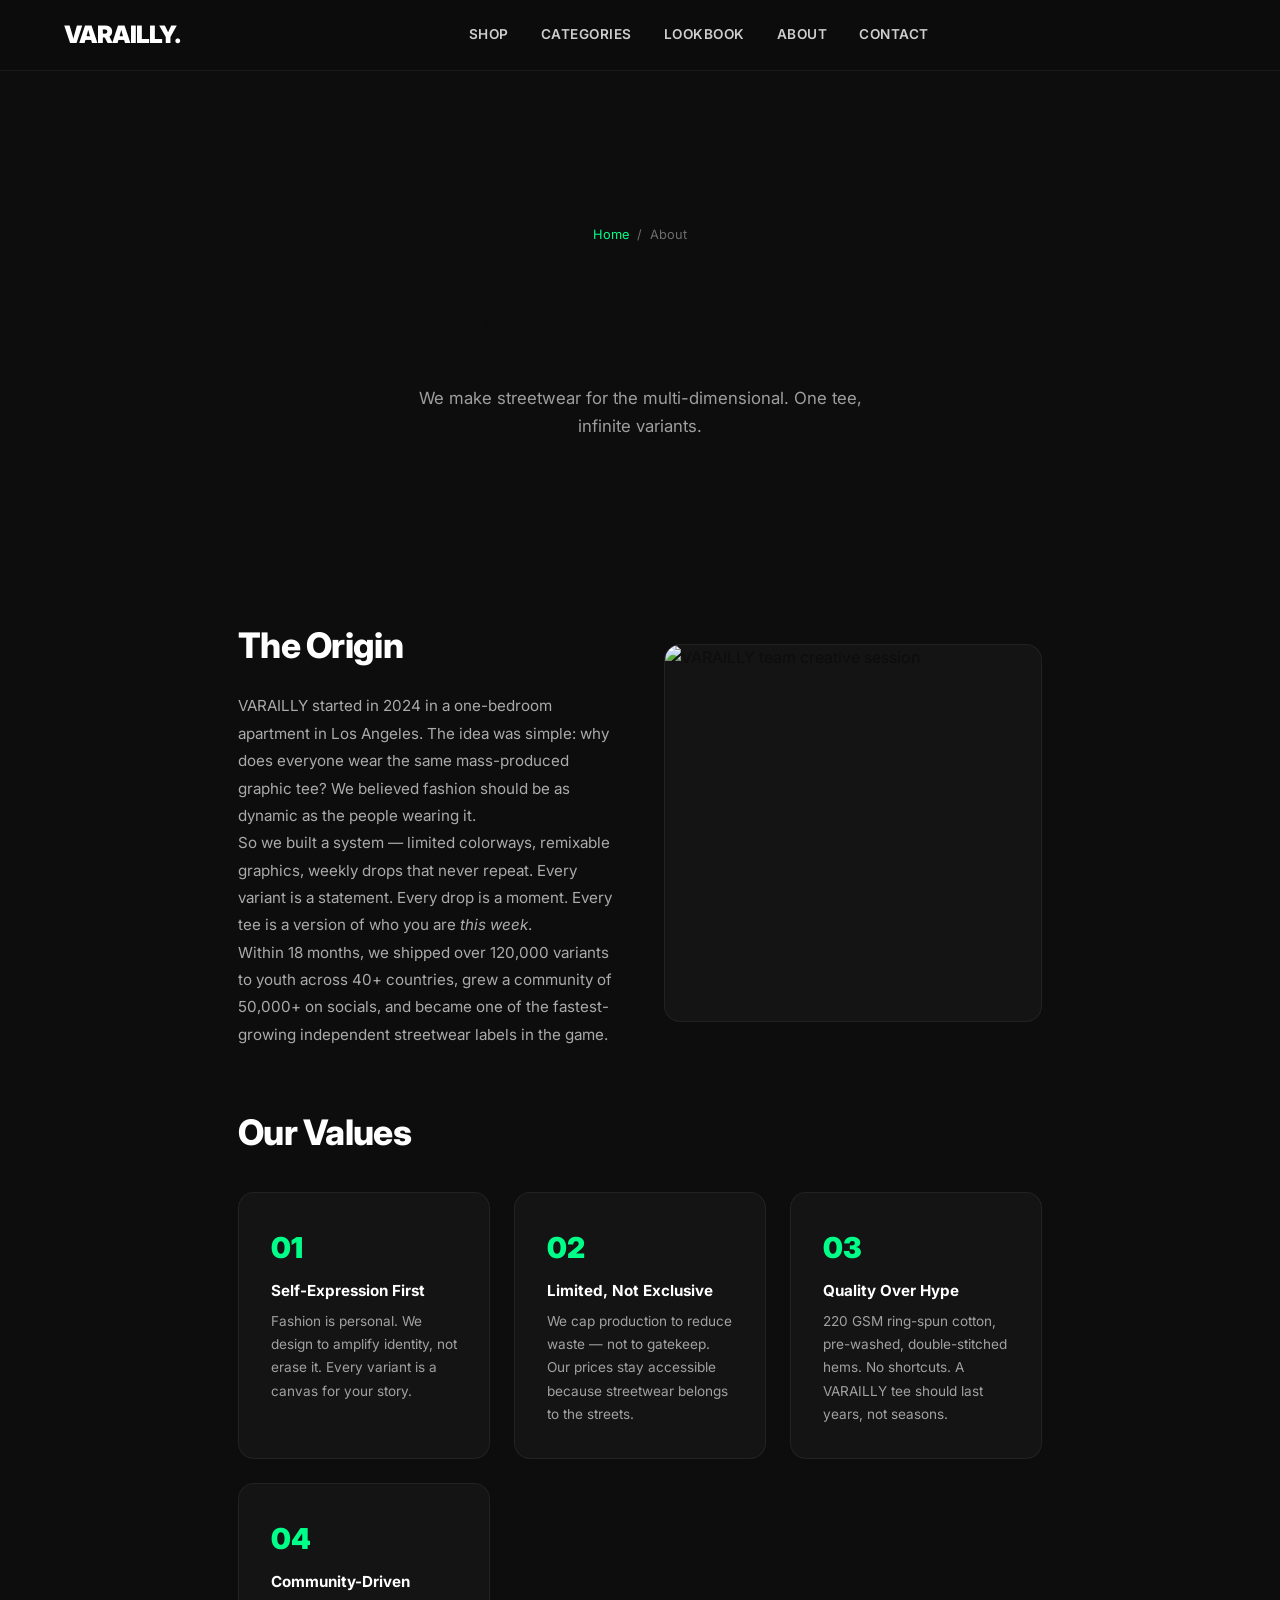
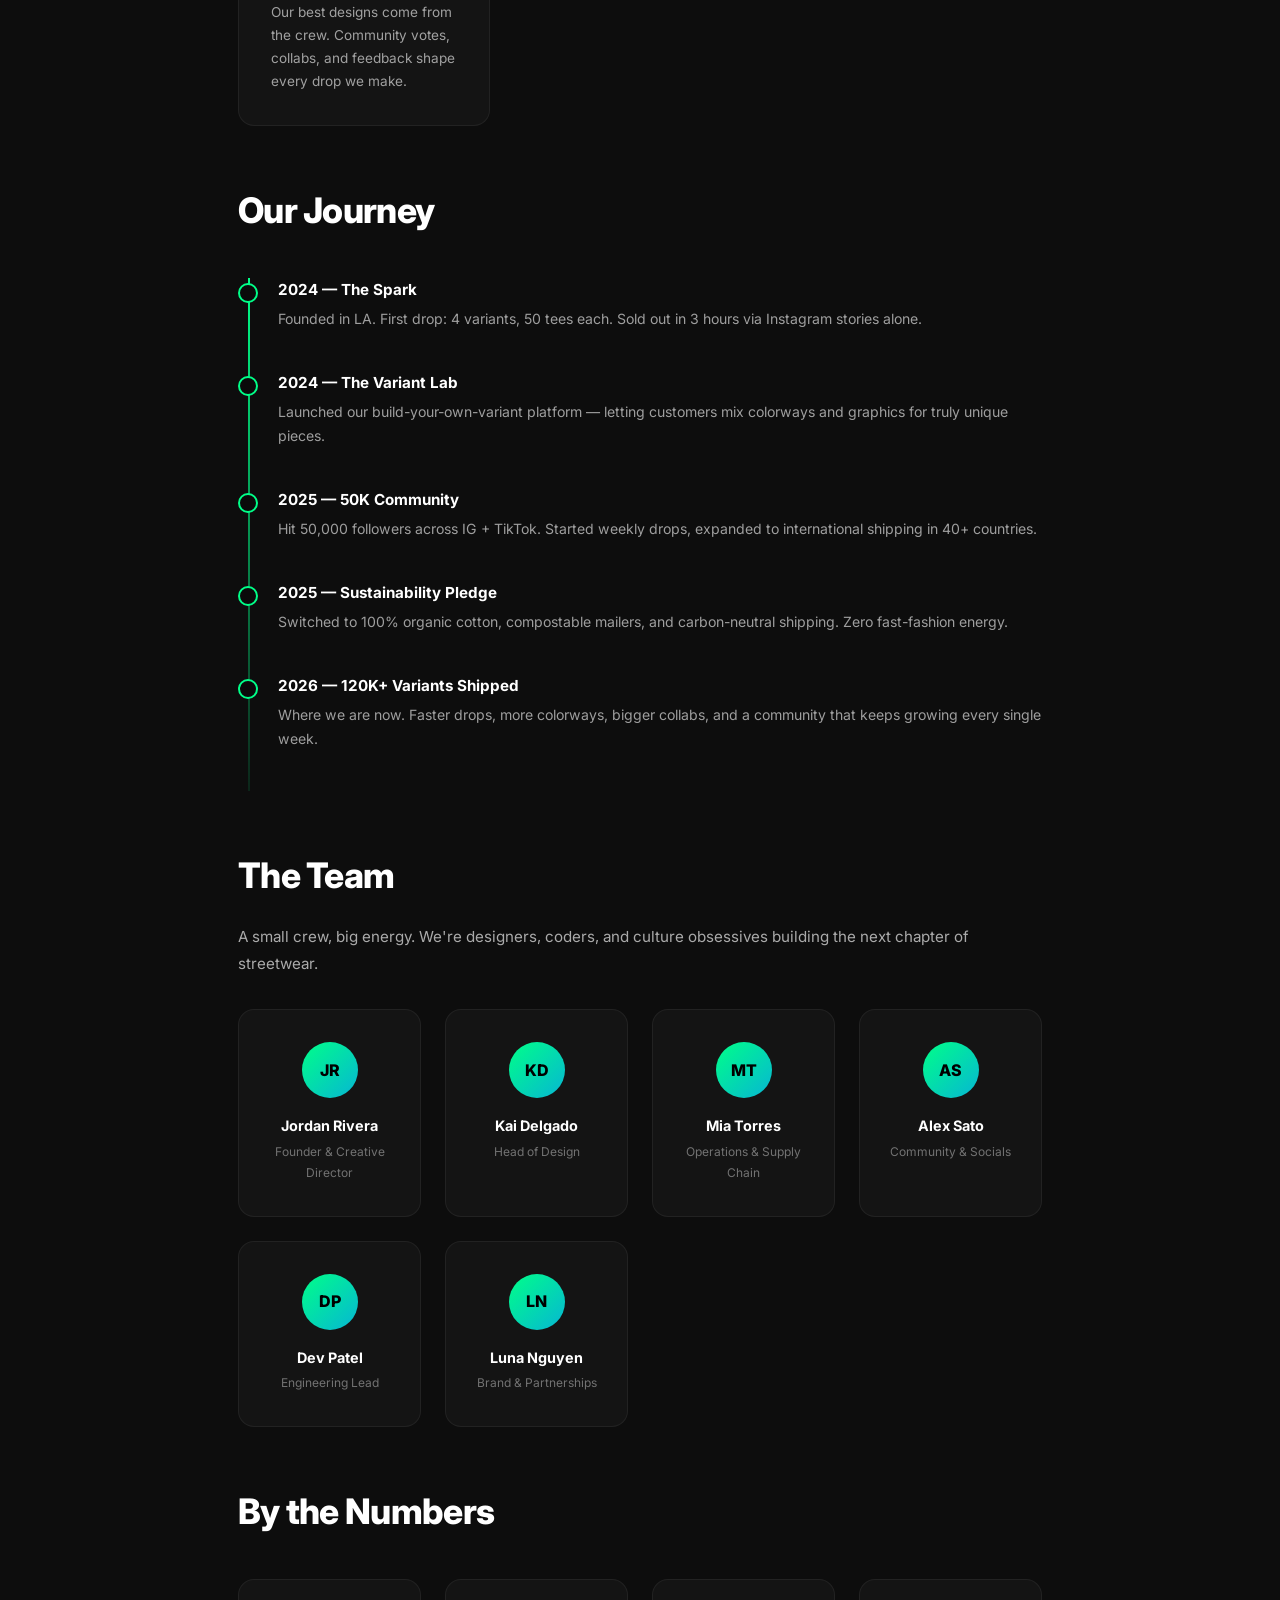
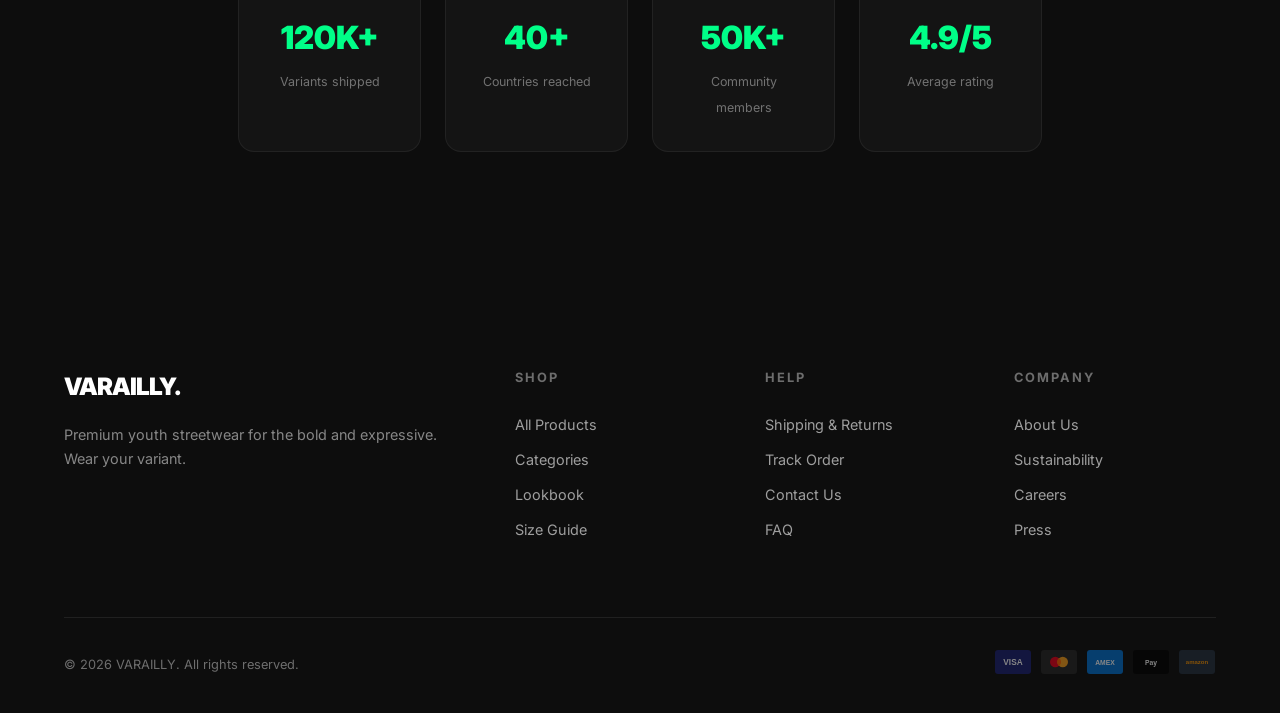
==== commit 36712a1a: "Fix all inner pages: new header + footer matching index.html design - Replaced old site-header/main-" ====
--- a/about.html
+++ b/about.html
@@ -18,44 +18,30 @@
 </head>
 <body>
 
-<!-- ============ NOISE OVERLAY ============ -->
-<div class="noise" aria-hidden="true"></div>
-
-<!-- ============ AMBIENT GLOW ORBS ============ -->
-<div class="glow-orbs" aria-hidden="true">
-  <span class="glow-orb glow-orb--1"></span>
-  <span class="glow-orb glow-orb--2"></span>
-  <span class="glow-orb glow-orb--3"></span>
+
 </div>
 
-<!-- ============ CUSTOM CURSOR ============ -->
-<div class="cursor" id="cursor"></div>
-<div class="cursor cursor--dot" id="cursorDot"></div>
-
-<!-- ============ HEADER ============ -->
-<header class="site-header" id="siteHeader">
-  <div class="site-header__inner">
-    <a href="index.html" class="logo" data-hover>
-      <span class="logo__text">VARAILLY</span><span class="logo__dot">.</span>
-    </a>
-
-    <nav class="main-nav" aria-label="Primary">
-      <ul>
-        <li><a href="index.html#drops" data-hover>New Drops</a></li>
-        <li><a href="index.html#categories" data-hover>Shop</a></li>
-        <li><a href="index.html#lookbook" data-hover>Lookbook</a></li>
-        <li><a href="index.html#testimonials" data-hover>Reviews</a></li>
-        <li><a href="index.html#newsletter" data-hover>Join</a></li>
-      </ul>
-    </nav>
-
-    <div class="header-actions">
-      <a href="index.html" class="icon-btn" aria-label="Home" data-hover>
-        <svg viewBox="0 0 24 24"><path d="M3 12l9-9 9 9M5 10v10a1 1 0 001 1h3a1 1 0 001-1v-4h4v4a1 1 0 001 1h3a1 1 0 001-1V10" fill="none" stroke="currentColor" stroke-width="2" stroke-linecap="round" stroke-linejoin="round"/></svg>
-      </a>
-    </div>
-  </div>
-</header>
+
+<!-- Header -->
+    <header class="header" id="header">
+        <div class="header-inner">
+            <a href="index.html" class="header-logo" data-hover="logo">VARAILLY.</a>
+            <nav class="header-nav" id="headerNav">
+                <a href="index.html#products" class="nav-link" data-hover="link">Shop</a>
+                <a href="index.html#categories" class="nav-link" data-hover="link">Categories</a>
+                <a href="index.html#lookbook" class="nav-link" data-hover="link">Lookbook</a>
+                <a href="about.html" class="nav-link" data-hover="link">About</a>
+                <a href="contact.html" class="nav-link" data-hover="link">Contact</a>
+            </nav>
+            <div class="header-actions">
+                <button class="mobile-toggle" id="mobileToggle" aria-label="Menu">
+                    <span></span>
+                    <span></span>
+                    <span></span>
+                </button>
+            </div>
+        </div>
+    </header>
 
 <main>
   <section class="page-hero">
@@ -174,61 +160,49 @@
   </div>
 </main>
 
-<!-- ============ FOOTER ============ -->
-<footer class="site-footer">
-  <div class="site-footer__inner">
-    <div class="site-footer__top">
-      <div class="site-footer__brand">
-        <a href="index.html" class="logo" data-hover><span class="logo__text">VARAILLY</span><span class="logo__dot">.</span></a>
-        <p>Streetwear for a generation with more than one side. Designed, printed, and shipped in limited variants.</p>
-        <div class="social-row">
-          <a href="#" aria-label="Instagram" data-hover>IG</a>
-          <a href="#" aria-label="TikTok" data-hover>TT</a>
-          <a href="#" aria-label="X" data-hover>X</a>
-          <a href="#" aria-label="YouTube" data-hover>YT</a>
-        </div>
-      </div>
-      <div class="site-footer__col">
-        <h5>Shop</h5>
-        <ul>
-          <li><a href="index.html#drops" data-hover>New Drops</a></li>
-          <li><a href="index.html#categories" data-hover>Categories</a></li>
-          <li><a href="index.html#lookbook" data-hover>Lookbook</a></li>
-          <li><a href="size-guide.html" data-hover>Size Guide</a></li>
-        </ul>
-      </div>
-      <div class="site-footer__col">
-        <h5>Help</h5>
-        <ul>
-          <li><a href="shipping-returns.html" data-hover>Shipping & Returns</a></li>
-          <li><a href="track-order.html" data-hover>Track Order</a></li>
-          <li><a href="contact.html" data-hover>Contact Us</a></li>
-          <li><a href="size-guide.html" data-hover>Size Guide</a></li>
-        </ul>
-      </div>
-      <div class="site-footer__col">
-        <h5>Company</h5>
-        <ul>
-          <li><a href="about.html" data-hover>About VARAILLY</a></li>
-          <li><a href="sustainability.html" data-hover>Sustainability</a></li>
-          <li><a href="careers.html" data-hover>Careers</a></li>
-          <li><a href="index.html#testimonials" data-hover>Community</a></li>
-        </ul>
-      </div>
-    </div>
-    <div class="site-footer__bottom">
-      <p>&copy; 2026 VARAILLY. All rights reserved. Built for the culture.</p>
-<div class="footer-payments">
+<!-- Footer -->
+    <footer class="footer">
+        <div class="container">
+            <div class="footer-grid">
+                <div class="footer-col">
+                    <a href="index.html" class="footer-logo">VARAILLY.</a>
+                    <p class="footer-desc">Premium youth streetwear for the bold and expressive. Wear your variant.</p>
+                </div>
+                <div class="footer-col">
+                    <h4 class="footer-heading">Shop</h4>
+                    <a href="index.html#products" class="footer-link">All Products</a>
+                    <a href="index.html#categories" class="footer-link">Categories</a>
+                    <a href="index.html#lookbook" class="footer-link">Lookbook</a>
+                    <a href="size-guide.html" class="footer-link">Size Guide</a>
+                </div>
+                <div class="footer-col">
+                    <h4 class="footer-heading">Help</h4>
+                    <a href="shipping-returns.html" class="footer-link">Shipping & Returns</a>
+                    <a href="track-order.html" class="footer-link">Track Order</a>
+                    <a href="contact.html" class="footer-link">Contact Us</a>
+                    <a href="size-guide.html" class="footer-link">FAQ</a>
+                </div>
+                <div class="footer-col">
+                    <h4 class="footer-heading">Company</h4>
+                    <a href="about.html" class="footer-link">About Us</a>
+                    <a href="sustainability.html" class="footer-link">Sustainability</a>
+                    <a href="careers.html" class="footer-link">Careers</a>
+                    <a href="contact.html" class="footer-link">Press</a>
+                </div>
+            </div>
+            <div class="footer-bottom">
+                <p class="footer-copyright">&copy; 2026 VARAILLY. All rights reserved.</p>
+                <div class="footer-payments">
                     <span class="payment-icon" title="Visa"><svg viewBox="0 0 48 32" width="38" height="24"><rect width="48" height="32" rx="4" fill="#1a1f71"/><text x="24" y="20" text-anchor="middle" font-size="11" font-weight="bold" fill="#fff" font-family="sans-serif">VISA</text></svg></span>
                     <span class="payment-icon" title="Mastercard"><svg viewBox="0 0 48 32" width="38" height="24"><rect width="48" height="32" rx="4" fill="#252525"/><circle cx="19" cy="16" r="7" fill="#eb001b"/><circle cx="29" cy="16" r="7" fill="#f79e1b"/><path d="M24 10.5a7 7 0 010 11 7 7 0 010-11z" fill="#ff5f00"/></svg></span>
                     <span class="payment-icon" title="Amex"><svg viewBox="0 0 48 32" width="38" height="24"><rect width="48" height="32" rx="4" fill="#006fcf"/><text x="24" y="20" text-anchor="middle" font-size="9" font-weight="bold" fill="#fff" font-family="sans-serif">AMEX</text></svg></span>
                     <span class="payment-icon" title="Apple Pay"><svg viewBox="0 0 48 32" width="38" height="24"><rect width="48" height="32" rx="4" fill="#000"/><text x="24" y="20" text-anchor="middle" font-size="9" font-weight="600" fill="#fff" font-family="sans-serif">Pay</text></svg></span>
                     <span class="payment-icon" title="Amazon"><svg viewBox="0 0 48 32" width="38" height="24"><rect width="48" height="32" rx="4" fill="#232f3e"/><text x="24" y="19" text-anchor="middle" font-size="8" font-weight="700" fill="#ff9900" font-family="sans-serif">amazon</text></svg></span>
                 </div>
-    </div>
-  </div>
-</footer>
-
-<script src="assets/js/main.js?v=12"></script>
+            </div>
+        </div>
+    </footer>
+
+    <script src="assets/js/main.js?v=12"></script>
 </body>
-</html>
+</html>
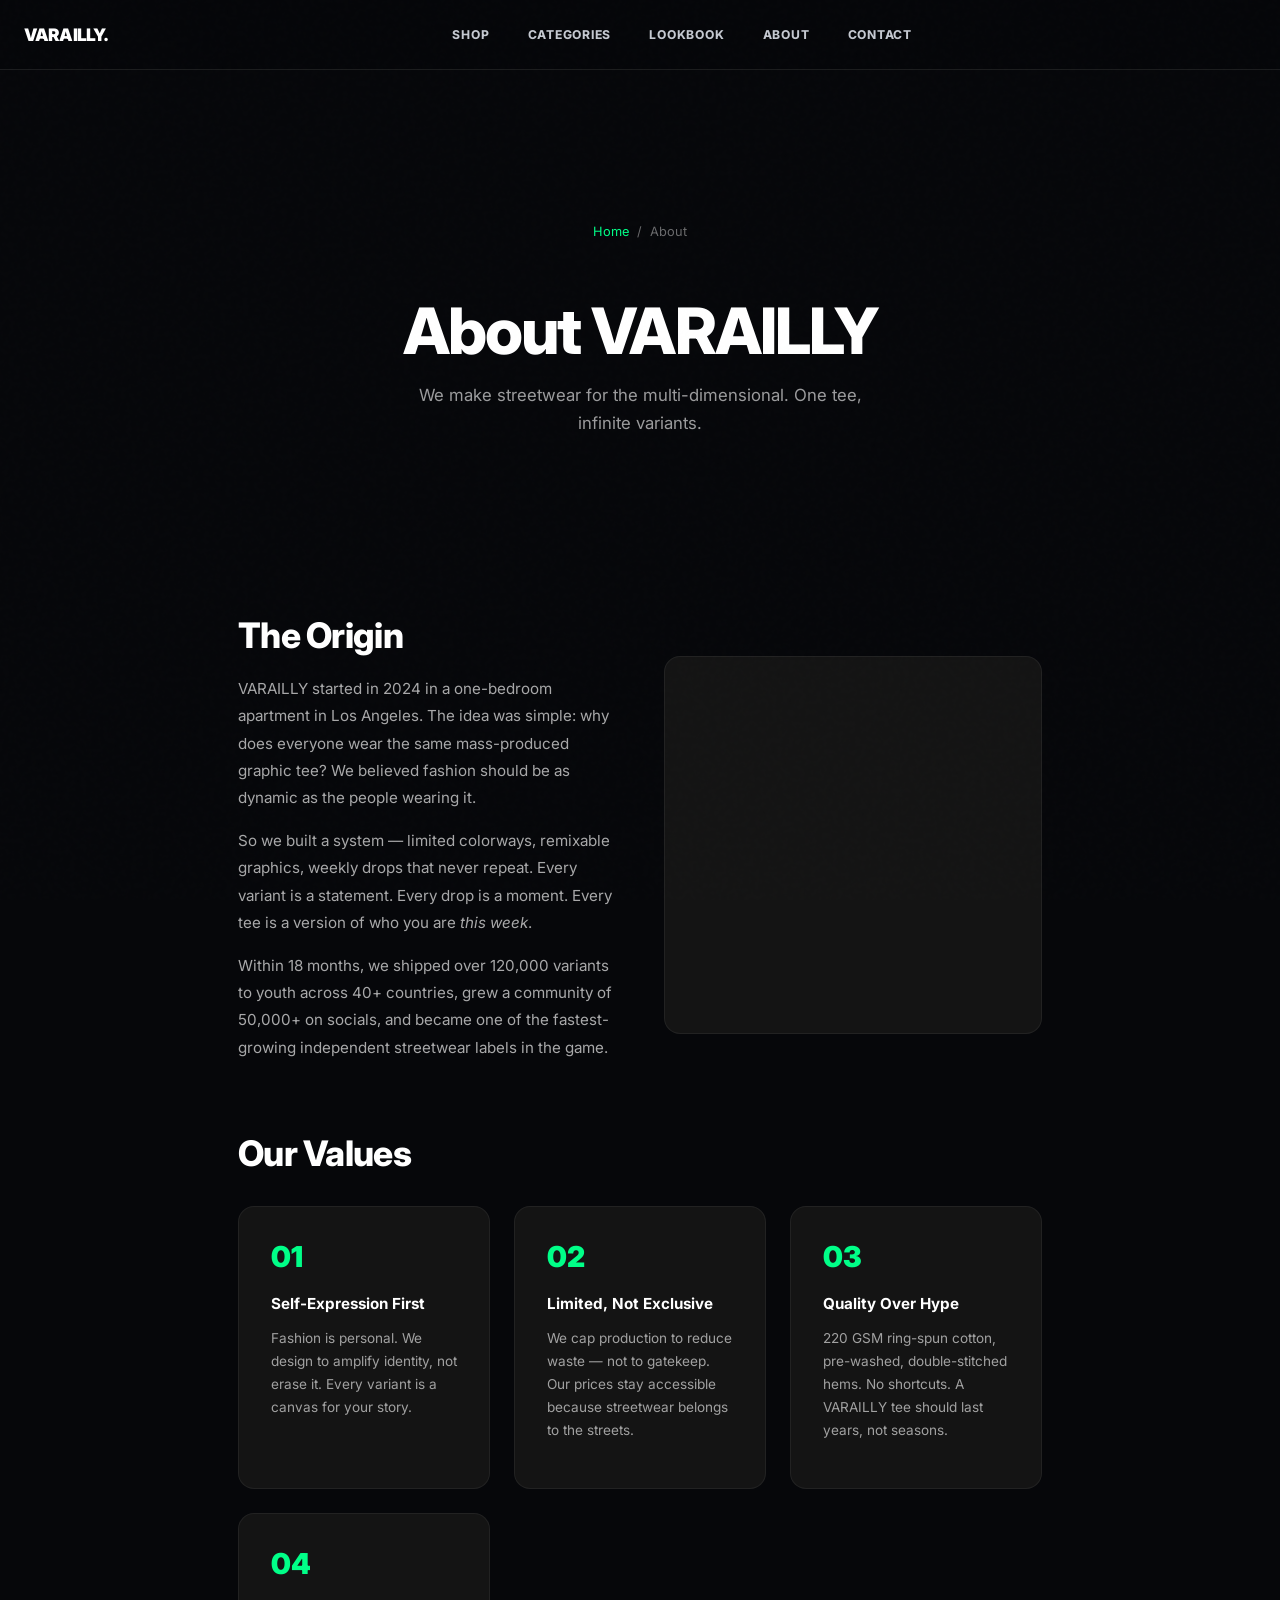
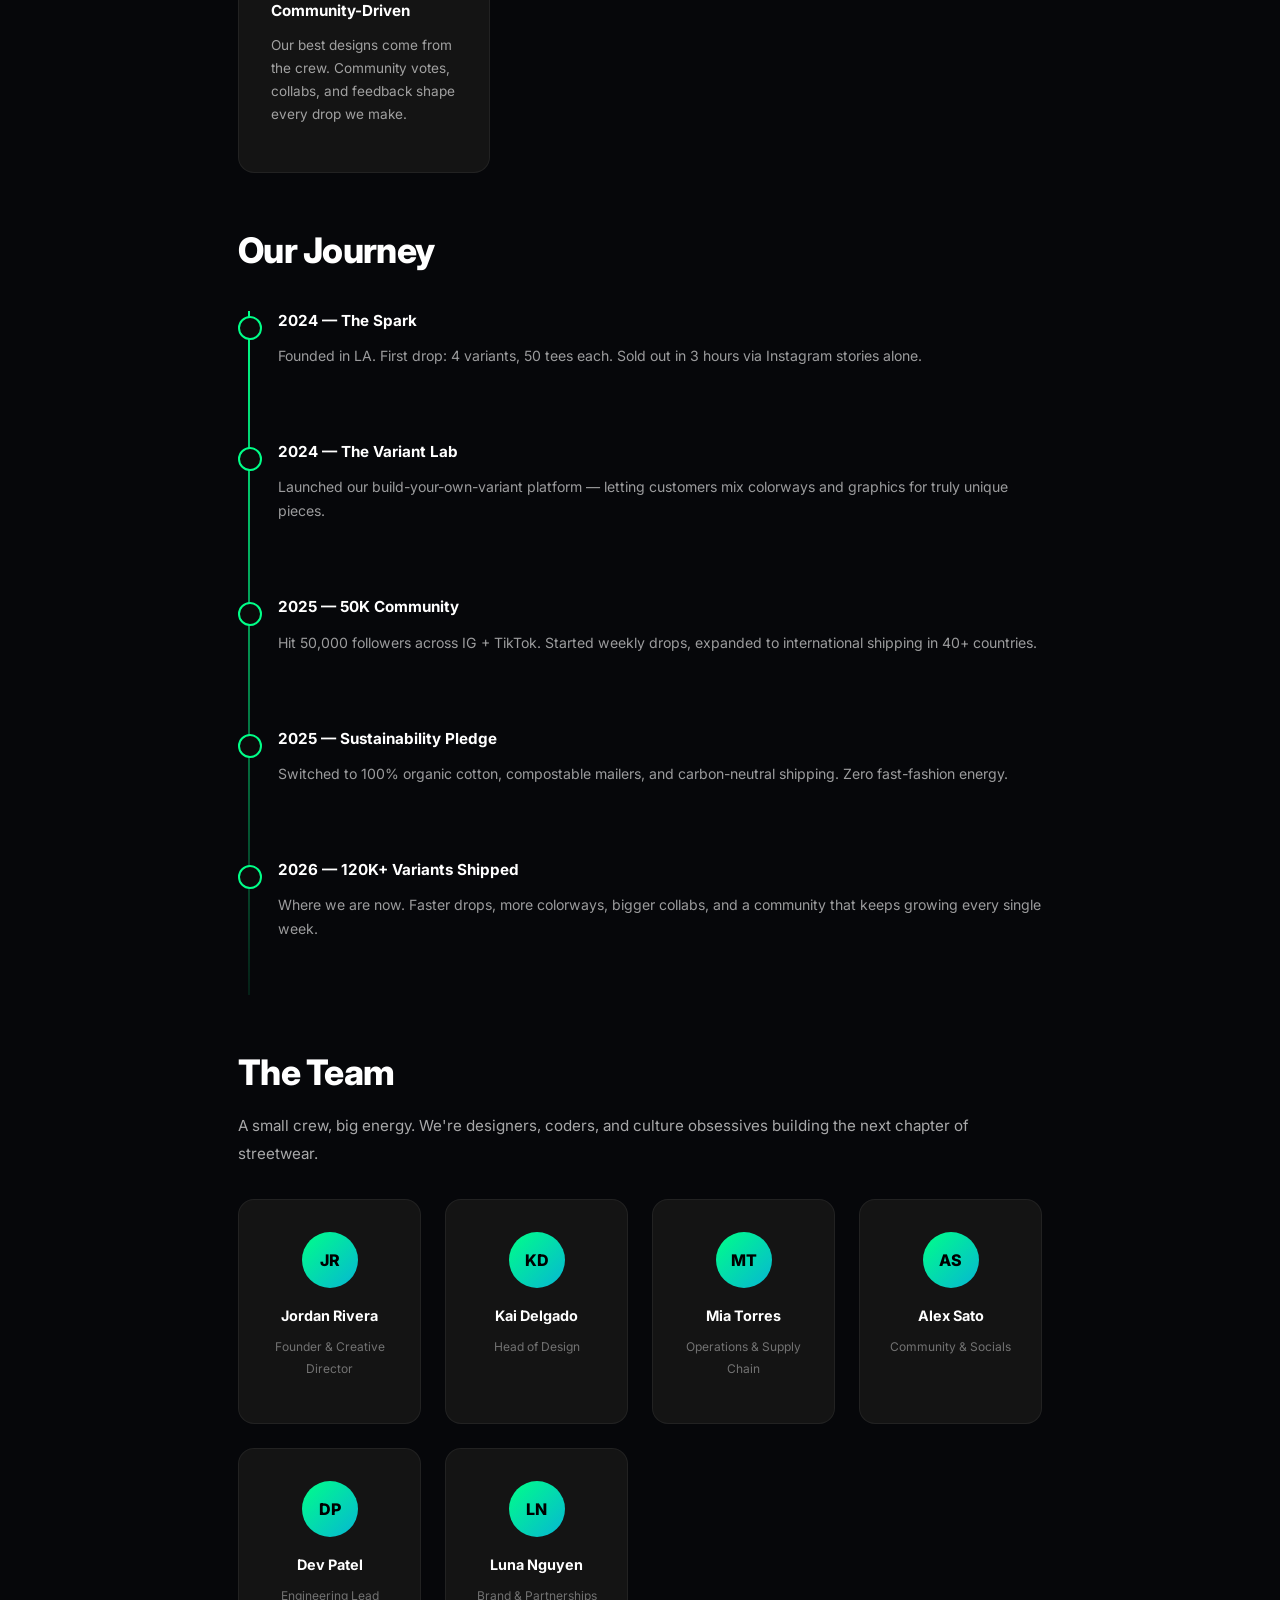
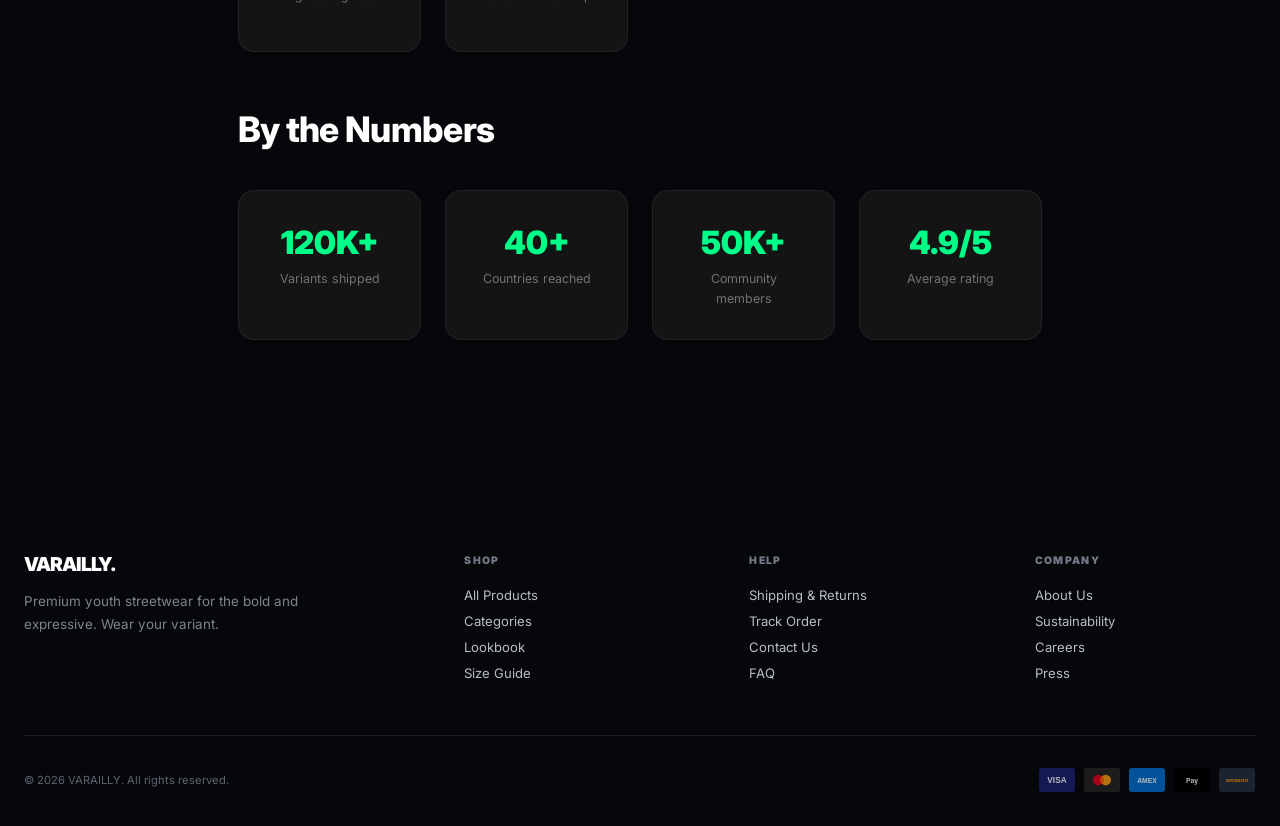
==== commit 3a3d30c8: "Rebuild VARAILLY with cohesive futuristic commerce design" ====
--- a/about.html
+++ b/about.html
@@ -18,8 +18,6 @@
 </head>
 <body>
 
-
-</div>
 
 
 <!-- Header -->
@@ -156,7 +154,6 @@
       <div class="sus-stat"><strong>50K+</strong><span>Community members</span></div>
       <div class="sus-stat"><strong>4.9/5</strong><span>Average rating</span></div>
     </div>
-
   </div>
 </main>
 
--- a/assets/css/style.css
+++ b/assets/css/style.css
@@ -1,1966 +1,558 @@
 /* =========================================================
-   VARAILLY. — MANA-inspired vibrant section design
+   VARAILLY — Cosmic Editorial Commerce System
+   One cohesive futuristic language; product-first, responsive.
    ========================================================= */
 
-/* ---------- RESET & BASE ---------- */
-*, *::before, *::after {
-    margin: 0;
-    padding: 0;
-    box-sizing: border-box;
-}
-
 :root {
-    --color-black: #0d0d0d;
-    --color-white: #ffffff;
-    --color-light: #f5f0eb;
-    --color-cream: #fef7ed;
-    --color-green: #10b981;
-    --color-purple: #8b5cf6;
-    --color-navy: #1e1b4b;
-    --color-orange: #f97316;
-    --color-orange-light: #fb923c;
-    --color-pink: #e11d48;
-    --color-cyan: #06b6d4;
-    --color-indigo: #4f46e5;
-    --color-emerald: #059669;
-    --color-grey: #6b7280;
-    --color-border: rgba(255,255,255,.08);
-    --font: 'Inter', -apple-system, BlinkMacSystemFont, sans-serif;
-    --radius-sm: 8px;
-    --radius-md: 16px;
-    --radius-lg: 24px;
-    --radius-pill: 100px;
-    --transition: .4s cubic-bezier(.4,0,.2,1);
-    --shadow-sm: 0 2px 8px rgba(0,0,0,.06);
-    --shadow-md: 0 8px 30px rgba(0,0,0,.12);
-    --shadow-lg: 0 20px 60px rgba(0,0,0,.18);
-}
-
-html {
-    scroll-behavior: smooth;
-    -webkit-font-smoothing: antialiased;
-    -moz-osx-font-smoothing: grayscale;
-}
-
+  --void: #06070a;
+  --ink: #0b0d12;
+  --ink-2: #11141b;
+  --ink-3: #171b24;
+  --paper: #f4f2ed;
+  --white: #fff;
+  --muted: #9da3b0;
+  --line: rgba(255,255,255,.09);
+  --line-dark: rgba(8,10,14,.12);
+  --lime: #c8ff3d;
+  --cyan: #3fe4ff;
+  --violet: #8257ff;
+  --orange: #ff8a3d;
+  --pink: #ff4f91;
+  --color-black: var(--void);
+  --color-white: var(--white);
+  --color-light: var(--paper);
+  --color-green: var(--lime);
+  --color-purple: var(--violet);
+  --color-indigo: var(--violet);
+  --color-orange: var(--orange);
+  --color-pink: var(--pink);
+  --color-grey: #727885;
+  --font: Inter, ui-sans-serif, system-ui, -apple-system, BlinkMacSystemFont, "Segoe UI", sans-serif;
+  --container: 1320px;
+  --radius-s: 10px;
+  --radius-m: 18px;
+  --radius-l: 28px;
+  --radius-pill: 999px;
+  --ease: cubic-bezier(.2,.75,.2,1);
+  --transition: .35s var(--ease);
+  --shadow: 0 28px 80px rgba(0,0,0,.28);
+}
+
+* { box-sizing: border-box; }
+html { scroll-behavior: smooth; scrollbar-color: var(--violet) var(--void); scrollbar-width: thin; }
 body {
-    font-family: var(--font);
-    color: var(--color-black);
-    background: var(--color-black);
-    line-height: 1.6;
-    overflow-x: hidden;
-}
-
-/* Scrollbar */
-::-webkit-scrollbar {
-    width: 8px;
-}
-::-webkit-scrollbar-track {
-    background: var(--color-black);
-}
-::-webkit-scrollbar-thumb {
-    background: linear-gradient(180deg, #8b5cf6, #4f46e5);
-    border-radius: 4px;
-}
-
-img {
-    max-width: 100%;
-    height: auto;
-    display: block;
-}
-
-a {
-    text-decoration: none;
-    color: inherit;
-}
-
-button {
-    cursor: pointer;
-    border: none;
-    background: none;
-    font-family: inherit;
-}
-
-.container {
-    width: 90%;
-    max-width: 1320px;
-    margin: 0 auto;
-}
-
-/* ---------- REVEAL ANIMATION ---------- */
-.reveal {
-    opacity: 0;
-    transform: translateY(40px);
-    transition: opacity .8s var(--transition), transform .8s var(--transition);
-}
-.reveal.revealed {
-    opacity: 1;
-    transform: translateY(0);
-}
-
-/* ---------- LOADING SCREEN ---------- */
+  margin: 0;
+  overflow-x: hidden;
+  background: var(--void);
+  color: var(--white);
+  font-family: var(--font);
+  -webkit-font-smoothing: antialiased;
+  text-rendering: optimizeLegibility;
+}
+body::before {
+  content: "";
+  position: fixed;
+  inset: 0;
+  z-index: 9998;
+  pointer-events: none;
+  opacity: .018;
+  background-image: url("data:image/svg+xml,%3Csvg viewBox='0 0 180 180' xmlns='http://www.w3.org/2000/svg'%3E%3Cfilter id='n'%3E%3CfeTurbulence type='fractalNoise' baseFrequency='.9' numOctaves='3' stitchTiles='stitch'/%3E%3C/filter%3E%3Crect width='100%25' height='100%25' filter='url(%23n)' opacity='.8'/%3E%3C/svg%3E");
+}
+img, video, svg { display: block; max-width: 100%; }
+a { color: inherit; text-decoration: none; }
+button, input { font: inherit; }
+button { border: 0; cursor: pointer; }
+.container { width: min(calc(100% - 48px), var(--container)); margin-inline: auto; }
+::selection { background: var(--lime); color: var(--void); }
+:focus-visible { outline: 2px solid var(--cyan); outline-offset: 4px; }
+
+/* Loading */
 .loading-screen {
-    position: fixed;
-    inset: 0;
-    z-index: 99999;
-    background: var(--color-black);
-    display: flex;
-    align-items: center;
-    justify-content: center;
-    transition: opacity .6s ease, visibility .6s ease;
-}
-.loading-screen.hidden {
-    opacity: 0;
-    visibility: hidden;
-    pointer-events: none;
-}
-.loading-content {
-    text-align: center;
-}
-.loading-logo {
-    font-size: 2.5rem;
-    font-weight: 900;
-    color: var(--color-white);
-    letter-spacing: -1px;
-    margin-bottom: 2rem;
-}
-.loading-bar {
-    width: 200px;
-    height: 3px;
-    background: rgba(255,255,255,.1);
-    border-radius: 3px;
-    overflow: hidden;
-}
-.loading-bar-fill {
-    height: 100%;
-    width: 0%;
-    background: #4f46e5;
-    border-radius: 3px;
-    transition: width .3s ease;
-}
-
-/* ---------- ANNOUNCEMENT BAR ---------- */
+  position: fixed; inset: 0; z-index: 10000; display: grid; place-items: center;
+  background: var(--void); transition: opacity .5s var(--ease), visibility .5s;
+}
+.loading-screen.hidden { opacity: 0; visibility: hidden; pointer-events: none; }
+.loading-content { width: min(240px, 60vw); text-align: center; }
+.loading-logo { margin-bottom: 22px; font-size: 1.4rem; font-weight: 900; letter-spacing: -.05em; }
+.loading-logo::after { content: ""; color: var(--lime); }
+.loading-bar { height: 2px; overflow: hidden; border-radius: 4px; background: rgba(255,255,255,.1); }
+.loading-bar-fill { width: 0; height: 100%; background: linear-gradient(90deg,var(--violet),var(--cyan),var(--lime)); transition: width .2s; }
+
+/* Announcement + shell */
 .announcement-bar {
-    background: linear-gradient(90deg, #1e1b4b, #4f46e5, #8b5cf6);
-    color: var(--color-white);
-    padding: 9px 0;
-    overflow: hidden;
-    font-size: .72rem;
-    font-weight: 700;
-    letter-spacing: .5px;
-    text-transform: uppercase;
-    height: 36px;
-    display: flex;
-    align-items: center;
-}
-.announcement-track {
-    display: flex;
-    white-space: nowrap;
-    animation: marqueeScroll 30s linear infinite;
-}
-.announcement-text {
-    flex-shrink: 0;
-    padding-right: 2rem;
-}
-
-@keyframes marqueeScroll {
-    0% { transform: translateX(0); }
-    100% { transform: translateX(-50%); }
-}
-
-/* ---------- HEADER ---------- */
+  position: relative; z-index: 110; height: 36px; overflow: hidden;
+  display: flex; align-items: center; color: var(--void);
+  background: linear-gradient(90deg,var(--lime),var(--cyan) 48%,#b9a3ff);
+}
+.announcement-track { display: flex; width: max-content; white-space: nowrap; animation: ticker 26s linear infinite; }
+.announcement-text { flex: none; padding-right: 24px; font-size: .68rem; font-weight: 850; letter-spacing: .1em; }
+@keyframes ticker { to { transform: translateX(-50%); } }
+
 .header {
-    position: sticky;
-    top: 0;
-    left: 0;
-    right: 0;
-    z-index: 9000;
-    padding: 1rem 0;
-    background: rgba(13,13,13,.98);
-    backdrop-filter: blur(12px);
-    -webkit-backdrop-filter: blur(12px);
-    border-bottom: 1px solid rgba(255,255,255,.06);
-    transition: box-shadow .3s ease;
-}
-.header.scrolled {
-    box-shadow: 0 4px 20px rgba(0,0,0,.3);
-}
-.header-inner {
-    display: flex;
-    align-items: center;
-    justify-content: space-between;
-    width: 90%;
-    max-width: 1320px;
-    margin: 0 auto;
-}
-.header-logo {
-    font-size: 1.5rem;
-    font-weight: 900;
-    color: var(--color-white);
-    letter-spacing: -1px;
-}
-.header-nav {
-    display: flex;
-    gap: 2rem;
-}
-.nav-link {
-    font-size: .85rem;
-    font-weight: 600;
-    color: rgba(255,255,255,.8);
-    text-transform: uppercase;
-    letter-spacing: .5px;
-    transition: color var(--transition);
-}
-.nav-link:hover {
-    color: #8b5cf6;
-}
-.header-actions {
-    display: flex;
-    align-items: center;
-    gap: 1rem;
-}
-.cart-btn {
-    position: relative;
-    color: var(--color-white);
-    padding: 8px;
-}
-.cart-count {
-    position: absolute;
-    top: 0;
-    right: 0;
-    background: #4f46e5;
-    color: var(--color-black);
-    font-size: .65rem;
-    font-weight: 800;
-    width: 16px;
-    height: 16px;
-    border-radius: 50%;
-    display: flex;
-    align-items: center;
-    justify-content: center;
-}
-.mobile-toggle {
-    display: none;
-    flex-direction: column;
-    gap: 5px;
-    padding: 8px;
-}
-.mobile-toggle span {
-    display: block;
-    width: 22px;
-    height: 2px;
-    background: var(--color-white);
-    transition: var(--transition);
-}
-.mobile-toggle.active span:nth-child(1) {
-    transform: rotate(45deg) translate(5px, 5px);
-}
-.mobile-toggle.active span:nth-child(2) {
-    opacity: 0;
-}
-.mobile-toggle.active span:nth-child(3) {
-    transform: rotate(-45deg) translate(5px, -5px);
-}
-
-/* ---------- HERO SECTION ---------- */
+  position: sticky; top: 0; z-index: 1000; height: 70px; display: flex; align-items: center;
+  background: rgba(6,7,10,.78); border-bottom: 1px solid var(--line);
+  backdrop-filter: blur(22px) saturate(1.35); -webkit-backdrop-filter: blur(22px) saturate(1.35);
+  transition: background var(--transition), box-shadow var(--transition);
+}
+.header.scrolled { background: rgba(6,7,10,.94); box-shadow: 0 12px 35px rgba(0,0,0,.22); }
+.header-inner { width: min(calc(100% - 48px), var(--container)); margin-inline: auto; display: flex; align-items: center; justify-content: space-between; }
+.header-logo { position: relative; font-size: 1.08rem; font-weight: 950; letter-spacing: -.05em; }
+.header-logo span, .header-logo::after { color: var(--lime); }
+.header-nav { display: flex; align-items: center; gap: clamp(20px,3vw,40px); }
+.nav-link { position: relative; padding: 8px 0; color: #c5c9d1; font-size: .76rem; font-weight: 750; letter-spacing: .06em; text-transform: uppercase; }
+.nav-link::after { content: ""; position: absolute; left: 0; right: 0; bottom: 2px; height: 1px; background: var(--lime); transform: scaleX(0); transform-origin: right; transition: transform var(--transition); }
+.nav-link:hover { color: var(--white); }
+.nav-link:hover::after { transform: scaleX(1); transform-origin: left; }
+.header-actions { display: flex; align-items: center; gap: 4px; }
+.icon-action, .cart-btn {
+  position: relative; width: 40px; height: 40px; display: grid; place-items: center;
+  color: #d6d8df; background: transparent; border-radius: 50%; transition: color var(--transition), background var(--transition), transform var(--transition);
+}
+.icon-action:hover, .cart-btn:hover { color: var(--lime); background: rgba(255,255,255,.06); transform: translateY(-2px); }
+.badge-count, .cart-count {
+  position: absolute; top: 1px; right: 0; min-width: 16px; height: 16px; padding: 0 4px;
+  display: grid; place-items: center; border-radius: 10px; background: var(--pink); color: var(--white); font-size: .58rem; font-weight: 900;
+}
+.cart-count { background: var(--lime); color: var(--void); }
+.mobile-toggle { display: none; width: 40px; height: 40px; padding: 10px; flex-direction: column; justify-content: center; gap: 5px; background: transparent; }
+.mobile-toggle span { width: 100%; height: 2px; border-radius: 2px; background: var(--white); transition: transform var(--transition), opacity var(--transition); }
+.mobile-toggle.active span:nth-child(1) { transform: translateY(7px) rotate(45deg); }
+.mobile-toggle.active span:nth-child(2) { opacity: 0; }
+.mobile-toggle.active span:nth-child(3) { transform: translateY(-7px) rotate(-45deg); }
+
+/* One deliberate motion language */
+.js .reveal { opacity: 0; transform: translateY(28px); transition: opacity .8s var(--ease), transform .8s var(--ease); }
+.js .reveal.revealed { opacity: 1; transform: none; }
+
+/* Buttons */
+.btn {
+  min-height: 48px; padding: 0 24px; display: inline-flex; align-items: center; justify-content: center; gap: 9px;
+  border: 1px solid transparent; border-radius: var(--radius-pill); font-size: .76rem; font-weight: 900; letter-spacing: .06em; text-transform: uppercase;
+  transition: transform var(--transition), box-shadow var(--transition), background var(--transition), color var(--transition), border-color var(--transition);
+}
+.btn:hover { transform: translateY(-3px); }
+.btn-primary { color: var(--void); background: var(--lime); box-shadow: 0 12px 35px rgba(200,255,61,.14); }
+.btn-primary:hover { box-shadow: 0 16px 44px rgba(200,255,61,.25); }
+.btn-outline { color: var(--white); border-color: rgba(255,255,255,.24); background: rgba(255,255,255,.02); }
+.btn-outline:hover { color: var(--lime); border-color: var(--lime); }
+.btn-amazon { color: var(--void); background: var(--orange); }
+.btn-amazon:hover { box-shadow: 0 14px 36px rgba(255,138,61,.28); }
+
+/* Hero: cosmic but product-first */
 .hero {
-    position: relative;
-    min-height: 100vh;
-    background: var(--color-black);
-    display: flex;
-    align-items: center;
-    overflow: hidden;
-    padding: 80px 0;
-}
-.hero-bg-animated {
-    position: absolute;
-    inset: 0;
-    background: radial-gradient(ellipse at 30% 50%, rgba(0,232,123,.1) 0%, transparent 50%),
-                radial-gradient(ellipse at 70% 80%, rgba(124,58,237,.08) 0%, transparent 50%),
-                radial-gradient(ellipse at 90% 20%, rgba(0,212,255,.06) 0%, transparent 40%);
-}
-.hero-bg-video {
-    position: absolute;
-    inset: 0;
-    width: 100%;
-    height: 100%;
-    object-fit: cover;
-    opacity: .15;
-}
-.hero-bg-overlay {
-    position: absolute;
-    inset: 0;
-    background: linear-gradient(to bottom, rgba(10,10,10,.6), rgba(10,10,10,.9));
-}
-.hero-inner {
-    position: relative;
-    z-index: 2;
-    display: grid;
-    grid-template-columns: 1fr 1fr;
-    gap: 4rem;
-    align-items: center;
-    width: 90%;
-    max-width: 1320px;
-    margin: 0 auto;
-}
-.hero-content {
-    display: flex;
-    flex-direction: column;
-    gap: 1.5rem;
-}
-.hero-label {
-    font-size: .75rem;
-    font-weight: 700;
-    letter-spacing: 2px;
-    color: #8b5cf6;
-    text-transform: uppercase;
-}
-.hero-title {
-    font-size: clamp(4rem, 12vw, 9rem);
-    font-weight: 900;
-    line-height: .9;
-    color: var(--color-white);
-    letter-spacing: -3px;
-}
-.hero-subtitle {
-    font-size: 1.1rem;
-    color: rgba(255,255,255,.6);
-    max-width: 480px;
-    line-height: 1.7;
-}
-.hero-buttons {
-    display: flex;
-    gap: 1rem;
-    flex-wrap: wrap;
-    margin-top: .5rem;
-}
-.hero-stats {
-    display: flex;
-    gap: 2.5rem;
-    margin-top: 2rem;
-    padding-top: 2rem;
-    border-top: 1px solid rgba(255,255,255,.1);
-}
-.hero-stat-number {
-    display: block;
-    font-size: 1.5rem;
-    font-weight: 800;
-    color: var(--color-white);
-}
-.hero-stat-label {
-    font-size: .75rem;
-    color: rgba(255,255,255,.5);
-    text-transform: uppercase;
-    letter-spacing: .5px;
-}
-
-/* Hero Image */
-.hero-image {
-    display: flex;
-    justify-content: center;
-    align-items: center;
-}
-.hero-3d-scene {
-    position: relative;
-    width: 100%;
-    max-width: 500px;
-}
-.hero-glow-ring {
-    position: absolute;
-    inset: -20px;
-    border-radius: 50%;
-    background: radial-gradient(circle, rgba(0,255,136,.15) 0%, transparent 70%);
-    animation: glowPulse 4s ease-in-out infinite;
-}
-@keyframes glowPulse {
-    0%, 100% { opacity: .6; transform: scale(1); }
-    50% { opacity: 1; transform: scale(1.05); }
-}
-.hero-main-img {
-    width: 100%;
-    border-radius: var(--radius-lg);
-    object-fit: cover;
-    aspect-ratio: 3/4;
-    position: relative;
-    z-index: 2;
-}
-.hero-float {
-    position: absolute;
-    width: 120px;
-    border-radius: var(--radius-md);
-    object-fit: cover;
-    box-shadow: var(--shadow-lg);
-    z-index: 3;
-    animation: floatY 6s ease-in-out infinite;
-}
-.hero-float-1 {
-    top: 10%;
-    left: -40px;
-    animation-delay: 0s;
-}
-.hero-float-2 {
-    bottom: 15%;
-    right: -40px;
-    animation-delay: -3s;
-}
-@keyframes floatY {
-    0%, 100% { transform: translateY(0); }
-    50% { transform: translateY(-15px); }
-}
-.hero-3d-badge {
-    position: absolute;
-    top: 20px;
-    right: 20px;
-    z-index: 4;
-    background: #4f46e5;
-    color: var(--color-black);
-    font-size: .7rem;
-    font-weight: 800;
-    padding: 6px 14px;
-    border-radius: var(--radius-pill);
-    letter-spacing: 1px;
-}
-
-/* ---------- BUTTONS ---------- */
-.btn {
-    display: inline-flex;
-    align-items: center;
-    justify-content: center;
-    gap: 8px;
-    padding: 14px 32px;
-    font-size: .9rem;
-    font-weight: 700;
-    border-radius: var(--radius-pill);
-    transition: all var(--transition);
-    text-transform: uppercase;
-    letter-spacing: .5px;
-}
-.btn-primary {
-    background: linear-gradient(135deg, #4f46e5, #8b5cf6);
-    color: var(--color-white);
-}
-.btn-primary:hover {
-    transform: translateY(-3px);
-    box-shadow: 0 12px 35px rgba(79,70,229,.4);
-}
-.btn-outline {
-    border: 2px solid rgba(255,255,255,.3);
-    color: var(--color-white);
-}
-.btn-outline:hover {
-    border-color: #8b5cf6;
-    color: #8b5cf6;
-    transform: translateY(-2px);
-}
-.btn-amazon {
-    background: var(--color-orange);
-    color: var(--color-white);
-}
-.btn-amazon:hover {
-    background: #e55a28;
-    transform: translateY(-2px);
-    box-shadow: 0 10px 30px rgba(255,107,53,.3);
-}
-
-/* ---------- TRUST BAR ---------- */
-.trust-bar {
-    background: var(--color-black);
-    padding: 2rem 0;
-    border-top: 1px solid rgba(255,255,255,.05);
-    border-bottom: 1px solid rgba(255,255,255,.05);
-}
-.trust-bar-inner {
-    display: flex;
-    justify-content: center;
-    gap: 3rem;
-    flex-wrap: wrap;
-}
-.trust-item {
-    font-size: .85rem;
-    font-weight: 600;
-    color: rgba(255,255,255,.7);
-}
-
-/* ---------- AS SEEN ON ---------- */
-.seen-on {
-    background: var(--color-black);
-    padding: 3rem 0;
-    text-align: center;
-}
-.seen-on-label {
-    font-size: .7rem;
-    font-weight: 700;
-    letter-spacing: 3px;
-    color: rgba(255,255,255,.4);
-    margin-bottom: 1.5rem;
-}
-.seen-on-logos {
-    display: flex;
-    align-items: center;
-    justify-content: center;
-    gap: 3rem;
-    flex-wrap: wrap;
-}
-.seen-on-logo {
-    font-size: 1.1rem;
-    font-weight: 800;
-    color: rgba(255,255,255,.25);
-    letter-spacing: 2px;
-}
-
-/* ---------- MARQUEE ---------- */
-.marquee {
-    background: linear-gradient(90deg, var(--color-orange), var(--color-pink));
-    padding: 1.2rem 0;
-    overflow: hidden;
-}
-.marquee-track {
-    display: flex;
-    white-space: nowrap;
-    animation: marqueeScroll 20s linear infinite;
-}
-.marquee-item {
-    font-size: 1rem;
-    font-weight: 800;
-    color: var(--color-white);
-    text-transform: uppercase;
-    letter-spacing: 2px;
-    padding: 0 1rem;
-}
-.marquee-separator {
-    color: rgba(255,255,255,.5);
-    padding: 0 1rem;
-    font-size: 1.2rem;
-}
-
-/* ---------- SECTION HEADERS ---------- */
-.section-label {
-    display: inline-block;
-    font-size: .7rem;
-    font-weight: 700;
-    letter-spacing: 3px;
-    text-transform: uppercase;
-    margin-bottom: .75rem;
-    color: #8b5cf6;
-}
-.section-title {
-    font-size: clamp(2.2rem, 5vw, 3.5rem);
-    font-weight: 900;
-    letter-spacing: -1px;
-    line-height: 1.1;
-    margin-bottom: .75rem;
-}
-.section-subtitle {
-    font-size: 1.05rem;
-    opacity: .6;
-    max-width: 500px;
-    margin: 0 auto;
-}
-.section-header {
-    text-align: center;
-    margin-bottom: 4rem;
-}
-
-/* ---------- PRODUCTS SECTION ---------- */
-.products {
-    background: var(--color-light);
-    min-height: 100vh;
-    padding: 8rem 0;
-    display: flex;
-    align-items: center;
-}
-.products .section-label {
-    color: var(--color-purple);
-}
-.products .section-title {
-    color: var(--color-black);
-}
-
-/* Drop Countdown */
-.drop-countdown {
-    text-align: center;
-    margin-bottom: 3rem;
-}
-.countdown-label {
-    font-size: .8rem;
-    font-weight: 700;
-    text-transform: uppercase;
-    letter-spacing: 2px;
-    color: var(--color-grey);
-    margin-bottom: 1rem;
-}
-.countdown-timer {
-    display: inline-flex;
-    align-items: center;
-    gap: .5rem;
-    background: var(--color-black);
-    padding: 1rem 2rem;
-    border-radius: var(--radius-pill);
-}
-.countdown-unit {
-    text-align: center;
-}
-.countdown-unit span {
-    display: block;
-    font-size: 1.5rem;
-    font-weight: 800;
-    color: #8b5cf6;
-}
-.countdown-unit small {
-    font-size: .6rem;
-    text-transform: uppercase;
-    letter-spacing: 1px;
-    color: rgba(255,255,255,.5);
-}
-.countdown-sep {
-    font-size: 1.5rem;
-    font-weight: 700;
-    color: rgba(255,255,255,.3);
-}
-
-/* Products Grid */
-.products-grid {
-    display: grid;
-    grid-template-columns: repeat(3, 1fr);
-    gap: 2rem;
-}
-.product-card {
-    background: var(--color-white);
-    border-radius: var(--radius-lg);
-    overflow: hidden;
-    transition: transform var(--transition), box-shadow var(--transition);
-}
-.product-card:hover {
-    transform: translateY(-8px);
-    box-shadow: var(--shadow-lg);
-}
-.product-image {
-    position: relative;
-    overflow: hidden;
-    aspect-ratio: 4/5;
-}
-.product-image img {
-    width: 100%;
-    height: 100%;
-    object-fit: cover;
-    transition: transform var(--transition);
-}
-.product-card:hover .product-image img {
-    transform: scale(1.05);
-}
-.product-quick-add {
-    position: absolute;
-    bottom: 16px;
-    left: 50%;
-    transform: translateX(-50%) translateY(20px);
-    opacity: 0;
-    background: var(--color-black);
-    color: var(--color-white);
-    padding: 10px 24px;
-    border-radius: var(--radius-pill);
-    font-size: .8rem;
-    font-weight: 700;
-    transition: all var(--transition);
-}
-.product-card:hover .product-quick-add {
-    opacity: 1;
-    transform: translateX(-50%) translateY(0);
-}
-.product-quick-add:hover {
-    background: #4f46e5;
-    color: var(--color-black);
-}
-.product-info {
-    padding: 1.25rem 1.5rem;
-    display: flex;
-    justify-content: space-between;
-    align-items: center;
-}
-.product-name {
-    font-size: .95rem;
-    font-weight: 700;
-}
-.product-price {
-    font-size: .95rem;
-    font-weight: 800;
-    color: var(--color-indigo);
-}
-
-/* ---------- FEATURES (WHY VARAILLY) ---------- */
-.features {
-    background: var(--color-black);
-    min-height: 100vh;
-    padding: 8rem 0;
-    display: flex;
-    align-items: center;
-    color: var(--color-white);
-}
-.features .section-title {
-    color: var(--color-white);
-}
-.features-grid {
-    display: grid;
-    grid-template-columns: repeat(4, 1fr);
-    gap: 2rem;
-}
-.feature-card {
-    background: rgba(255,255,255,.05);
-    border: 1px solid rgba(255,255,255,.08);
-    border-radius: var(--radius-lg);
-    padding: 2.5rem 2rem;
-    text-align: center;
-    transition: all var(--transition);
-}
-.feature-card:hover {
-    background: rgba(255,255,255,.08);
-    transform: translateY(-4px);
-}
-.feature-icon {
-    font-size: 2.5rem;
-    margin-bottom: 1.5rem;
-}
-.feature-title {
-    font-size: 1.1rem;
-    font-weight: 700;
-    margin-bottom: .75rem;
-    color: var(--color-white);
-}
-.feature-desc {
-    font-size: .9rem;
-    color: rgba(255,255,255,.5);
-    line-height: 1.6;
-}
-
-/* ---------- MANIFESTO ---------- */
-.manifesto {
-    background: var(--color-cream);
-    min-height: 100vh;
-    padding: 8rem 0;
-    display: flex;
-    align-items: center;
-}
-.manifesto-inner {
-    display: grid;
-    grid-template-columns: 1fr 1fr;
-    gap: 4rem;
-    align-items: center;
-}
-.manifesto .section-label {
-    color: var(--color-purple);
-}
-.manifesto-title {
-    font-size: clamp(2rem, 4vw, 3rem);
-    font-weight: 900;
-    line-height: 1.1;
-    letter-spacing: -1px;
-    margin-bottom: 1.5rem;
-}
-.manifesto-desc {
-    font-size: 1rem;
-    color: rgba(0,0,0,.6);
-    line-height: 1.8;
-    margin-bottom: 1rem;
-}
-.manifesto-image img {
-    width: 100%;
-    border-radius: var(--radius-lg);
-    object-fit: cover;
-    aspect-ratio: 4/5;
-}
-
-/* ---------- HOW IT WORKS ---------- */
-.how-it-works {
-    background: linear-gradient(135deg, #4f46e5, #7c3aed, #a78bfa);
-    min-height: 100vh;
-    padding: 8rem 0;
-    display: flex;
-    align-items: center;
-    color: var(--color-white);
-}
-.how-it-works .section-label {
-    color: rgba(255,255,255,.6);
-}
-.how-it-works .section-title {
-    color: var(--color-white);
-}
-.steps-grid {
-    display: grid;
-    grid-template-columns: repeat(3, 1fr);
-    gap: 2rem;
-}
-.step-card {
-    background: rgba(255,255,255,.1);
-    border-radius: var(--radius-lg);
-    padding: 3rem 2rem;
-    text-align: center;
-    transition: all var(--transition);
-}
-.step-card:hover {
-    background: rgba(255,255,255,.15);
-    transform: translateY(-4px);
-}
-.step-number {
-    font-size: 3rem;
-    font-weight: 900;
-    color: rgba(255,255,255,.2);
-    margin-bottom: 1rem;
-}
-.step-title {
-    font-size: 1.2rem;
-    font-weight: 700;
-    margin-bottom: .75rem;
-}
-.step-desc {
-    font-size: .9rem;
-    color: rgba(255,255,255,.6);
-    line-height: 1.6;
-}
-
-/* ---------- VIDEO SECTION ---------- */
-.video-section {
-    background: var(--color-black);
-    min-height: 100vh;
-    position: relative;
-    display: flex;
-    align-items: center;
-}
-.video-wrapper {
-    position: relative;
-    width: 100%;
-    min-height: 100vh;
-    display: flex;
-    align-items: center;
-    justify-content: center;
-}
-.video-bg {
-    position: absolute;
-    inset: 0;
-    width: 100%;
-    height: 100%;
-    object-fit: cover;
-    opacity: .4;
-}
-.video-overlay {
-    position: relative;
-    z-index: 2;
-    text-align: center;
-    padding: 4rem 2rem;
-}
-.video-content {
-    color: var(--color-white);
-}
-.video-content .section-label {
-    color: rgba(255,255,255,.5);
-}
-.video-title {
-    font-size: clamp(2.5rem, 6vw, 5rem);
-    font-weight: 900;
-    line-height: 1;
-    letter-spacing: -2px;
-    margin-bottom: 2rem;
-    color: var(--color-white);
-}
-.video-play-btn {
-    display: inline-flex;
-    align-items: center;
-    gap: 12px;
-    background: var(--color-white);
-    color: var(--color-black);
-    padding: 16px 36px;
-    border-radius: var(--radius-pill);
-    font-size: .9rem;
-    font-weight: 700;
-    transition: all var(--transition);
-}
-.video-play-btn:hover {
-    background: #4f46e5;
-    transform: translateY(-2px);
-    box-shadow: 0 10px 30px rgba(0,255,136,.3);
-}
-
-/* ---------- CATEGORIES ---------- */
-.categories {
-    background: linear-gradient(135deg, #0f172a, #1e293b, #334155);
-    min-height: 100vh;
-    padding: 8rem 0;
-    display: flex;
-    align-items: center;
-    color: var(--color-white);
-}
-.categories .section-label {
-    color: rgba(255,255,255,.6);
-}
-.categories .section-title {
-    color: var(--color-white);
-}
-.categories-grid {
-    display: grid;
-    grid-template-columns: repeat(4, 1fr);
-    gap: 1.5rem;
-}
-.category-tile {
-    position: relative;
-    border-radius: var(--radius-lg);
-    overflow: hidden;
-    aspect-ratio: 3/4;
-    transition: transform var(--transition);
-}
-.category-tile:hover {
-    transform: translateY(-6px);
-}
-.category-image {
-    position: absolute;
-    inset: 0;
-}
-.category-image img {
-    width: 100%;
-    height: 100%;
-    object-fit: cover;
-    transition: transform var(--transition);
-}
-.category-tile:hover .category-image img {
-    transform: scale(1.08);
-}
-.category-label {
-    position: absolute;
-    bottom: 0;
-    left: 0;
-    right: 0;
-    padding: 2rem 1.5rem;
-    background: linear-gradient(to top, rgba(0,0,0,.8), transparent);
-    font-size: 1.1rem;
-    font-weight: 700;
-    color: var(--color-white);
-}
-
-/* ---------- LOOKBOOK ---------- */
-.lookbook {
-    background: var(--color-cream);
-    min-height: 100vh;
-    padding: 8rem 0;
-    display: flex;
-    flex-direction: column;
-    justify-content: center;
-}
-.lookbook .section-label {
-    color: var(--color-purple);
-}
-.lookbook .section-title {
-    color: var(--color-black);
-}
-.lookbook-scroll {
-    overflow-x: auto;
-    cursor: grab;
-    padding: 0 5%;
-    scrollbar-width: none;
-}
-.lookbook-scroll::-webkit-scrollbar {
-    display: none;
-}
-.lookbook-track {
-    display: flex;
-    gap: 1.5rem;
-    padding: 1rem 0;
-}
-.lookbook-item {
-    flex-shrink: 0;
-    width: 350px;
-    border-radius: var(--radius-lg);
-    overflow: hidden;
-}
-.lookbook-item img {
-    width: 100%;
-    height: 450px;
-    object-fit: cover;
-    transition: transform var(--transition);
-}
-.lookbook-item:hover img {
-    transform: scale(1.03);
-}
-
-/* ---------- TESTIMONIALS ---------- */
-.testimonials {
-    background: linear-gradient(135deg, #1e1b4b, #312e81);
-    min-height: 100vh;
-    padding: 8rem 0;
-    display: flex;
-    align-items: center;
-    color: var(--color-white);
-}
-.testimonials .section-label {
-    color: #8b5cf6;
-}
-.testimonials .section-title {
-    color: var(--color-white);
-}
-.testimonials-grid {
-    display: grid;
-    grid-template-columns: repeat(3, 1fr);
-    gap: 2rem;
-}
-.testimonial-card {
-    background: rgba(255,255,255,.05);
-    border: 1px solid rgba(255,255,255,.08);
-    border-radius: var(--radius-lg);
-    padding: 2.5rem;
-    transition: all var(--transition);
-}
-.testimonial-card:hover {
-    background: rgba(255,255,255,.08);
-    transform: translateY(-4px);
-}
-.testimonial-stars {
-    color: var(--color-orange-light);
-    font-size: 1.2rem;
-    margin-bottom: 1rem;
-}
-.testimonial-text {
-    font-size: 1rem;
-    line-height: 1.7;
-    color: rgba(255,255,255,.8);
-    margin-bottom: 1.5rem;
-}
-.testimonial-author {
-    display: flex;
-    flex-direction: column;
-    gap: .25rem;
-}
-.testimonial-name {
-    font-weight: 700;
-    color: var(--color-white);
-}
-.testimonial-verified {
-    font-size: .75rem;
-    color: #8b5cf6;
-    font-weight: 600;
-}
-
-/* ---------- AMAZON SECTION ---------- */
-.amazon-section {
-    background: var(--color-black);
-    min-height: 60vh;
-    padding: 6rem 0;
-    display: flex;
-    align-items: center;
-}
-.amazon-card {
-    text-align: center;
-    color: var(--color-white);
-    background: linear-gradient(135deg, #1a1a2e, #16213e);
-    border: 1px solid rgba(255,255,255,.08);
-    border-radius: var(--radius-lg);
-    padding: 4rem 3rem;
-    max-width: 700px;
-    margin: 0 auto;
-}
-.amazon-badge {
-    margin-bottom: 2rem;
-}
-.amazon-logo-svg {
-    display: inline-block;
-}
-.amazon-title {
-    font-size: clamp(1.8rem, 3vw, 2.5rem);
-    font-weight: 900;
-    margin-bottom: 1rem;
-}
-.amazon-text {
-    font-size: 1rem;
-    opacity: .7;
-    max-width: 500px;
-    margin: 0 auto 2rem;
-    line-height: 1.7;
-}
-.amazon-trust {
-    display: flex;
-    justify-content: center;
-    gap: 1rem;
-    flex-wrap: wrap;
-    margin-bottom: 2rem;
-}
-.trust-badge {
-    font-size: .8rem;
-    font-weight: 700;
-    background: rgba(249,115,22,.15);
-    border: 1px solid rgba(249,115,22,.3);
-    color: #fb923c;
-    padding: 8px 16px;
-    border-radius: var(--radius-pill);
-}
-.amazon-content .btn-amazon {
-    background: #f97316;
-    color: var(--color-white);
-}
-.amazon-content .btn-amazon:hover {
-    background: #ea580c;
-    transform: translateY(-3px);
-    box-shadow: 0 12px 30px rgba(249,115,22,.3);
-}
-
-/* ---------- STATS ---------- */
-.stats {
-    background: var(--color-black);
-    padding: 8rem 0;
-    min-height: 60vh;
-    display: flex;
-    align-items: center;
-}
-.stats-grid {
-    display: grid;
-    grid-template-columns: repeat(4, 1fr);
-    gap: 2rem;
-    text-align: center;
-}
-.stat-item {
-    display: flex;
-    flex-direction: column;
-    align-items: center;
-    gap: .75rem;
-}
-.stat-icon {
-    color: #8b5cf6;
-}
-.stat-number {
-    font-size: 3rem;
-    font-weight: 900;
-    color: var(--color-white);
-}
-.stat-label {
-    font-size: .8rem;
-    color: rgba(255,255,255,.5);
-    text-transform: uppercase;
-    letter-spacing: 1px;
-    font-weight: 600;
-}
-
-/* ---------- INSTAGRAM ---------- */
-.instagram {
-    background: var(--color-white);
-    padding: 8rem 0;
-    min-height: 80vh;
-    display: flex;
-    flex-direction: column;
-    justify-content: center;
-}
-.instagram .section-label {
-    color: var(--color-purple);
-}
-.instagram .section-title {
-    color: var(--color-black);
-}
-.instagram .section-subtitle {
-    color: rgba(0,0,0,.5);
-}
-.instagram-grid {
-    display: grid;
-    grid-template-columns: repeat(6, 1fr);
-    gap: .5rem;
-}
-.insta-item {
-    aspect-ratio: 1;
-    overflow: hidden;
-    transition: transform var(--transition);
-}
-.insta-item:hover {
-    transform: scale(.97);
-}
-.insta-item img {
-    width: 100%;
-    height: 100%;
-    object-fit: cover;
-}
-
-/* ---------- FAQ ---------- */
-.faq {
-    background: var(--color-light);
-    padding: 8rem 0;
-    min-height: 80vh;
-    display: flex;
-    align-items: center;
-}
-.faq .section-label {
-    color: var(--color-purple);
-}
-.faq .section-title {
-    color: var(--color-black);
-}
-.faq-list {
-    max-width: 700px;
-    margin: 0 auto;
-}
-.faq-item {
-    border-bottom: 1px solid rgba(0,0,0,.08);
-}
-.faq-question {
-    width: 100%;
-    text-align: left;
-    padding: 1.5rem 0;
-    font-size: 1.05rem;
-    font-weight: 600;
-    color: var(--color-black);
-    display: flex;
-    justify-content: space-between;
-    align-items: center;
-    transition: color var(--transition);
-}
-.faq-question::after {
-    content: '+';
-    font-size: 1.5rem;
-    font-weight: 300;
-    transition: transform var(--transition);
-}
-.faq-item.active .faq-question::after {
-    transform: rotate(45deg);
-}
-.faq-question:hover {
-    color: var(--color-purple);
-}
-.faq-answer {
-    max-height: 0;
-    overflow: hidden;
-    transition: max-height .4s ease, padding .4s ease;
-}
-.faq-item.active .faq-answer {
-    max-height: 200px;
-    padding-bottom: 1.5rem;
-}
-.faq-answer p {
-    font-size: .95rem;
-    color: rgba(0,0,0,.6);
-    line-height: 1.7;
-}
-.faq-answer a {
-    color: var(--color-purple);
-    font-weight: 600;
-}
-
-/* ---------- CTA BANNER ---------- */
-.cta-banner {
-    background: var(--color-black);
-    padding: 8rem 0;
-    min-height: 60vh;
-    display: flex;
-    align-items: center;
-}
-.cta-banner-inner {
-    text-align: center;
-    color: var(--color-white);
-}
-.cta-banner-title {
-    font-size: clamp(2.5rem, 5vw, 4rem);
-    font-weight: 900;
-    margin-bottom: 1rem;
-    letter-spacing: -1px;
-}
-.cta-banner-text {
-    font-size: 1.1rem;
-    color: rgba(255,255,255,.6);
-    margin-bottom: 2rem;
-}
-.cta-banner-buttons {
-    display: flex;
-    justify-content: center;
-    gap: 1rem;
-    flex-wrap: wrap;
-}
-
-/* ---------- NEWSLETTER ---------- */
-.newsletter {
-    background: linear-gradient(135deg, #10b981, #06b6d4, #8b5cf6);
-    padding: 8rem 0;
-    min-height: 60vh;
-    display: flex;
-    align-items: center;
-}
-.newsletter-inner {
-    text-align: center;
-}
-.newsletter .section-label {
-    color: rgba(0,0,0,.4);
-}
-.newsletter .section-title {
-    color: var(--color-black);
-}
-.newsletter-text {
-    font-size: 1.05rem;
-    color: rgba(0,0,0,.6);
-    margin-bottom: 2rem;
-}
-.newsletter-form {
-    max-width: 500px;
-    margin: 0 auto;
-}
-.newsletter-input-wrap {
-    display: flex;
-    gap: .5rem;
-    background: var(--color-white);
-    padding: 6px;
-    border-radius: var(--radius-pill);
-    box-shadow: var(--shadow-md);
-}
-.newsletter-input {
-    flex: 1;
-    border: none;
-    outline: none;
-    padding: 12px 20px;
-    font-size: .95rem;
-    font-family: var(--font);
-    background: transparent;
-}
-.newsletter-btn {
-    padding: 12px 28px;
-    font-size: .85rem;
-}
-
-/* ---------- FOOTER ---------- */
-.footer {
-    background: var(--color-black);
-    padding: 5rem 0 2rem;
-    color: var(--color-white);
-}
-.footer-grid {
-    display: grid;
-    grid-template-columns: 2fr 1fr 1fr 1fr;
-    gap: 3rem;
-    margin-bottom: 4rem;
-}
-.footer-logo {
-    font-size: 1.5rem;
-    font-weight: 900;
-    color: var(--color-white);
-    letter-spacing: -1px;
-    display: block;
-    margin-bottom: 1rem;
-}
-.footer-desc {
-    font-size: .9rem;
-    color: rgba(255,255,255,.5);
-    line-height: 1.7;
-    margin-bottom: 1.5rem;
-}
-.footer-socials {
-    display: flex;
-    gap: 1rem;
-}
-.social-link {
-    display: flex;
-    align-items: center;
-    justify-content: center;
-    width: 36px;
-    height: 36px;
-    background: rgba(255,255,255,.08);
-    border-radius: 50%;
-    color: rgba(255,255,255,.6);
-    transition: all var(--transition);
-}
-.social-link:hover {
-    background: #4f46e5;
-    color: var(--color-black);
-}
-.footer-heading {
-    font-size: .8rem;
-    font-weight: 700;
-    text-transform: uppercase;
-    letter-spacing: 2px;
-    color: rgba(255,255,255,.4);
-    margin-bottom: 1.5rem;
-}
-.footer-link {
-    display: block;
-    font-size: .9rem;
-    color: rgba(255,255,255,.6);
-    margin-bottom: .75rem;
-    transition: color var(--transition);
-}
-.footer-link:hover {
-    color: #8b5cf6;
-}
-.footer-bottom {
-    display: flex;
-    justify-content: space-between;
-    align-items: center;
-    padding-top: 2rem;
-    border-top: 1px solid rgba(255,255,255,.08);
-    flex-wrap: wrap;
-    gap: 1rem;
-}
-.footer-copyright {
-    font-size: .8rem;
-    color: rgba(255,255,255,.4);
-}
-.footer-payments {
-    display: flex;
-    gap: .5rem;
-    align-items: center;
-}
-.payment-icon {
-    opacity: .5;
-    transition: opacity var(--transition);
-}
-.payment-icon:hover {
-    opacity: 1;
-}
-
-/* ---------- BACK TO TOP ---------- */
-.back-to-top {
-    position: fixed;
-    bottom: 2rem;
-    right: 2rem;
-    z-index: 8000;
-    width: 48px;
-    height: 48px;
-    background: #4f46e5;
-    color: var(--color-black);
-    border-radius: 50%;
-    display: flex;
-    align-items: center;
-    justify-content: center;
-    opacity: 0;
-    visibility: hidden;
-    transform: translateY(20px);
-    transition: all var(--transition);
-    box-shadow: var(--shadow-md);
-}
-.back-to-top.visible {
-    opacity: 1;
-    visibility: visible;
-    transform: translateY(0);
-}
-.back-to-top:hover {
-    transform: translateY(-4px);
-}
-
-/* ---------- TOAST ---------- */
-.toast {
-    position: fixed;
-    bottom: 2rem;
-    left: 50%;
-    transform: translateX(-50%) translateY(100px);
-    z-index: 9999;
-    background: var(--color-black);
-    color: var(--color-white);
-    padding: 14px 28px;
-    border-radius: var(--radius-pill);
-    font-size: .9rem;
-    font-weight: 600;
-    opacity: 0;
-    transition: all var(--transition);
-    pointer-events: none;
-    box-shadow: var(--shadow-lg);
-}
-.toast.show {
-    opacity: 1;
-    transform: translateX(-50%) translateY(0);
-}
-
-/* ---------- FLOATING AMAZON BUTTON ---------- */
-.floating-amazon {
-    position: fixed;
-    bottom: 2rem;
-    left: 2rem;
-    z-index: 8000;
-    background: var(--color-orange);
-    color: var(--color-white);
-    padding: 12px 20px;
-    border-radius: var(--radius-pill);
-    font-size: .85rem;
-    font-weight: 700;
-    display: flex;
-    align-items: center;
-    gap: 8px;
-    opacity: 0;
-    visibility: hidden;
-    transform: translateY(20px);
-    transition: all var(--transition);
-    box-shadow: var(--shadow-md);
-}
-.floating-amazon.visible {
-    opacity: 1;
-    visibility: visible;
-    transform: translateY(0);
-}
-.floating-amazon:hover {
-    background: #e55a28;
-    transform: translateY(-2px);
-}
-
-/* ---------- CART DRAWER ---------- */
-.cart-overlay {
-    position: fixed;
-    inset: 0;
-    z-index: 9500;
-    background: rgba(0,0,0,.6);
-    opacity: 0;
-    visibility: hidden;
-    transition: all var(--transition);
-}
-.cart-overlay.active {
-    opacity: 1;
-    visibility: visible;
-}
-.cart-drawer {
-    position: fixed;
-    top: 0;
-    right: 0;
-    bottom: 0;
-    z-index: 9600;
-    width: 380px;
-    max-width: 90vw;
-    background: var(--color-white);
-    transform: translateX(100%);
-    transition: transform var(--transition);
-    display: flex;
-    flex-direction: column;
-}
-.cart-drawer.active {
-    transform: translateX(0);
-}
-.cart-drawer-header {
-    display: flex;
-    justify-content: space-between;
-    align-items: center;
-    padding: 1.5rem;
-    border-bottom: 1px solid rgba(0,0,0,.08);
-}
-.cart-drawer-header h3 {
-    font-size: 1.2rem;
-    font-weight: 800;
-}
-.cart-close {
-    font-size: 1.5rem;
-    color: var(--color-grey);
-    padding: 4px;
-}
-.cart-drawer-body {
-    flex: 1;
-    overflow-y: auto;
-    padding: 1.5rem;
-}
-.cart-empty {
-    text-align: center;
-    color: var(--color-grey);
-    padding: 4rem 0;
-    font-size: .95rem;
-    line-height: 1.7;
-}
-.cart-item {
-    display: flex;
-    align-items: center;
-    gap: 1rem;
-    padding: 1rem 0;
-    border-bottom: 1px solid rgba(0,0,0,.06);
-}
-.cart-item-info {
-    flex: 1;
-}
-.cart-item-name {
-    font-weight: 700;
-    font-size: .9rem;
-    margin-bottom: .25rem;
-}
-.cart-item-price {
-    font-size: .85rem;
-    color: var(--color-purple);
-    font-weight: 600;
-}
-.cart-item-remove {
-    font-size: .75rem;
-    color: var(--color-grey);
-    transition: color var(--transition);
-}
-.cart-item-remove:hover {
-    color: red;
-}
-.cart-drawer-footer {
-    padding: 1.5rem;
-    border-top: 1px solid rgba(0,0,0,.08);
-}
-.cart-subtotal {
-    display: flex;
-    justify-content: space-between;
-    font-size: 1rem;
-    margin-bottom: 1rem;
-}
-.cart-checkout-btn {
-    width: 100%;
-    text-align: center;
-    margin-bottom: .75rem;
-}
-.cart-note {
-    text-align: center;
-    font-size: .75rem;
-    color: var(--color-grey);
-}
-
-/* ---------- RESPONSIVE ---------- */
-@media (max-width: 1024px) {
-    .hero-inner {
-        grid-template-columns: 1fr;
-        text-align: center;
-    }
-    .hero-content {
-        align-items: center;
-    }
-    .hero-subtitle {
-        margin: 0 auto;
-    }
-    .hero-stats {
-        justify-content: center;
-    }
-    .hero-image {
-        display: none;
-    }
-    .features-grid {
-        grid-template-columns: repeat(2, 1fr);
-    }
-    .products-grid {
-        grid-template-columns: repeat(2, 1fr);
-    }
-    .categories-grid {
-        grid-template-columns: repeat(2, 1fr);
-    }
-    .testimonials-grid {
-        grid-template-columns: 1fr;
-    }
-    .stats-grid {
-        grid-template-columns: repeat(2, 1fr);
-    }
-    .footer-grid {
-        grid-template-columns: repeat(2, 1fr);
-    }
-    .manifesto-inner {
-        grid-template-columns: 1fr;
-    }
-}
-
-@media (max-width: 768px) {
-    .header-nav {
-        position: fixed;
-        top: 0;
-        left: 0;
-        right: 0;
-        bottom: 0;
-        background: var(--color-black);
-        flex-direction: column;
-        align-items: center;
-        justify-content: center;
-        gap: 2rem;
-        opacity: 0;
-        visibility: hidden;
-        transition: all var(--transition);
-    }
-    .header-nav.active {
-        opacity: 1;
-        visibility: visible;
-    }
-    .header-nav .nav-link {
-        font-size: 1.5rem;
-    }
-    .mobile-toggle {
-        display: flex;
-    }
-    .products-grid {
-        grid-template-columns: repeat(2, 1fr);
-        gap: 1rem;
-    }
-    .features-grid {
-        grid-template-columns: 1fr;
-    }
-    .steps-grid {
-        grid-template-columns: 1fr;
-    }
-    .categories-grid {
-        grid-template-columns: repeat(2, 1fr);
-    }
-    .instagram-grid {
-        grid-template-columns: repeat(3, 1fr);
-    }
-    .hero-stats {
-        flex-direction: column;
-        gap: 1rem;
-        align-items: center;
-    }
-    .trust-bar-inner {
-        flex-direction: column;
-        gap: 1rem;
-        text-align: center;
-    }
-    .footer-grid {
-        grid-template-columns: 1fr;
-    }
-    .footer-bottom {
-        flex-direction: column;
-        text-align: center;
-    }
-    .seen-on-logos {
-        gap: 1.5rem;
-    }
-    .lookbook-item {
-        width: 280px;
-    }
-}
-
-@media (max-width: 480px) {
-    .hero {
-        padding: 100px 0 60px;
-    }
-    .hero-title {
-        font-size: clamp(3rem, 15vw, 5rem);
-    }
-    .hero-buttons {
-        flex-direction: column;
-        width: 100%;
-    }
-    .hero-buttons .btn {
-        width: 100%;
-    }
-    .products-grid {
-        grid-template-columns: 1fr;
-    }
-    .categories-grid {
-        grid-template-columns: 1fr;
-    }
-    .countdown-timer {
-        padding: .75rem 1.25rem;
-    }
-    .countdown-unit span {
-        font-size: 1.2rem;
-    }
-    .newsletter-input-wrap {
-        flex-direction: column;
-        border-radius: var(--radius-md);
-        padding: .5rem;
-    }
-    .newsletter-btn {
-        width: 100%;
-        border-radius: var(--radius-pill);
-    }
-    .amazon-trust {
-        flex-direction: column;
-        align-items: center;
-    }
-    .cta-banner-buttons {
-        flex-direction: column;
-    }
-    .instagram-grid {
-        grid-template-columns: repeat(2, 1fr);
-    }
-    .lookbook-item {
-        width: 240px;
-    }
-    .lookbook-item img {
-        height: 320px;
-    }
-}
-
-
-
-/* =========================================
-   SCROLL-DOWN 3D ANIMATION
-   ========================================= */
-
-/* Products fly in from sides with rotation */
-.product-card {
-    opacity: 0;
-    transform: translateY(80px) rotateX(15deg) scale(.9);
-    transition: all .8s cubic-bezier(.4,0,.2,1);
-}
-.product-card.revealed {
-    opacity: 1;
-    transform: translateY(0) rotateX(0deg) scale(1);
-}
-.product-card:nth-child(1) { transition-delay: 0s; }
-.product-card:nth-child(2) { transition-delay: .15s; }
-.product-card:nth-child(3) { transition-delay: .3s; }
-.product-card:nth-child(4) { transition-delay: .45s; }
-.product-card:nth-child(5) { transition-delay: .6s; }
-.product-card:nth-child(6) { transition-delay: .75s; }
-
-/* Section headers zoom in */
-.section-header {
-    opacity: 0;
-    transform: translateY(60px) scale(.85);
-    transition: all 1s cubic-bezier(.4,0,.2,1);
-}
-.section-header.revealed {
-    opacity: 1;
-    transform: translateY(0) scale(1);
-}
-
-/* Feature cards flip in */
-.feature-card {
-    opacity: 0;
-    transform: perspective(800px) rotateY(25deg) translateX(-40px);
-    transition: all .8s cubic-bezier(.4,0,.2,1);
-}
-.feature-card.revealed {
-    opacity: 1;
-    transform: perspective(800px) rotateY(0deg) translateX(0);
-}
-.feature-card:nth-child(1) { transition-delay: 0s; }
-.feature-card:nth-child(2) { transition-delay: .15s; }
-.feature-card:nth-child(3) { transition-delay: .2s; }
-.feature-card:nth-child(4) { transition-delay: .3s; }
-
-/* Step cards slide up with 3D tilt */
-.step-card {
-    opacity: 0;
-    transform: translateY(100px) rotateX(20deg);
-    transition: all .9s cubic-bezier(.4,0,.2,1);
-}
-.step-card.revealed {
-    opacity: 1;
-    transform: translateY(0) rotateX(0deg);
-}
-.step-card:nth-child(1) { transition-delay: 0s; }
-.step-card:nth-child(2) { transition-delay: .2s; }
-.step-card:nth-child(3) { transition-delay: .4s; }
-
-/* Category tiles scale in with rotation */
-.category-tile {
-    opacity: 0;
-    transform: scale(.7) rotateZ(-3deg);
-    transition: all .7s cubic-bezier(.4,0,.2,1);
-}
-.category-tile.revealed {
-    opacity: 1;
-    transform: scale(1) rotateZ(0deg);
-}
-.category-tile:nth-child(1) { transition-delay: 0s; }
-.category-tile:nth-child(2) { transition-delay: .1s; }
-.category-tile:nth-child(3) { transition-delay: .2s; }
-.category-tile:nth-child(4) { transition-delay: .3s; }
-
-/* Testimonial cards slide in from alternating sides */
-.testimonial-card {
-    opacity: 0;
-    transform: translateX(-60px) rotateY(10deg);
-    transition: all .8s cubic-bezier(.4,0,.2,1);
-}
-.testimonial-card:nth-child(even) {
-    transform: translateX(60px) rotateY(-10deg);
-}
-.testimonial-card.revealed {
-    opacity: 1;
-    transform: translateX(0) rotateY(0deg);
-}
-.testimonial-card:nth-child(1) { transition-delay: 0s; }
-.testimonial-card:nth-child(2) { transition-delay: .15s; }
-.testimonial-card:nth-child(3) { transition-delay: .3s; }
-
-/* Lookbook items pop in with scale */
-.lookbook-item {
-    opacity: 0;
-    transform: scale(.8) translateY(30px);
-    transition: all .6s cubic-bezier(.4,0,.2,1);
-}
-.lookbook-item.revealed {
-    opacity: 1;
-    transform: scale(1) translateY(0);
-}
-
-/* Stats zoom in */
-.stat-item {
-    opacity: 0;
-    transform: scale(.5) translateY(30px);
-    transition: all .7s cubic-bezier(.4,0,.2,1);
-}
-.stat-item.revealed {
-    opacity: 1;
-    transform: scale(1) translateY(0);
-}
-.stat-item:nth-child(1) { transition-delay: 0s; }
-.stat-item:nth-child(2) { transition-delay: .1s; }
-.stat-item:nth-child(3) { transition-delay: .15s; }
-.stat-item:nth-child(4) { transition-delay: .2s; }
-
-/* Instagram grid items pop in one by one */
-.insta-item {
-    opacity: 0;
-    transform: scale(.6) rotateZ(5deg);
-    transition: all .5s cubic-bezier(.4,0,.2,1);
-}
-.insta-item.revealed {
-    opacity: 1;
-    transform: scale(1) rotateZ(0deg);
-}
-.insta-item:nth-child(1) { transition-delay: 0s; }
-.insta-item:nth-child(2) { transition-delay: .08s; }
-.insta-item:nth-child(3) { transition-delay: .16s; }
-.insta-item:nth-child(4) { transition-delay: .24s; }
-.insta-item:nth-child(5) { transition-delay: .32s; }
-.insta-item:nth-child(6) { transition-delay: .4s; }
-
-/* Hero content slides in from left */
-.hero-content {
-    opacity: 0;
-    transform: translateX(-80px);
-    transition: all 1.2s cubic-bezier(.4,0,.2,1) .3s;
-}
-.hero-content.revealed {
-    opacity: 1;
-    transform: translateX(0);
-}
-
-/* Hero image slides in from right with 3D */
-.hero-image {
-    opacity: 0;
-    transform: translateX(80px) perspective(1000px) rotateY(-10deg);
-    transition: all 1.2s cubic-bezier(.4,0,.2,1) .5s;
-}
-.hero-image.revealed {
-    opacity: 1;
-    transform: translateX(0) perspective(1000px) rotateY(0deg);
-}
-
-/* Manifesto split animation */
-.manifesto-inner {
-    opacity: 0;
-    transform: translateY(60px);
-    transition: all 1s cubic-bezier(.4,0,.2,1);
-}
-.manifesto-inner.revealed {
-    opacity: 1;
-    transform: translateY(0);
-}
-
-/* Video section zooms in */
-.video-wrapper {
-    opacity: 0;
-    transform: scale(.9);
-    transition: all 1s cubic-bezier(.4,0,.2,1);
-}
-.video-wrapper.revealed {
-    opacity: 1;
-    transform: scale(1);
-}
-
-/* FAQ slides up */
-.faq-list {
-    opacity: 0;
-    transform: translateY(50px);
-    transition: all .8s cubic-bezier(.4,0,.2,1);
-}
-.faq-list.revealed {
-    opacity: 1;
-    transform: translateY(0);
-}
-
-/* CTA banner text pops */
-.cta-banner-inner {
-    opacity: 0;
-    transform: scale(.9) translateY(40px);
-    transition: all .9s cubic-bezier(.4,0,.2,1);
-}
-.cta-banner-inner.revealed {
-    opacity: 1;
-    transform: scale(1) translateY(0);
-}
-
-/* Smooth perspective for grids */
-.products-grid,
-.features-grid,
-.steps-grid,
-.categories-grid,
-.testimonials-grid {
-    perspective: 1200px;
-}
+  position: relative; min-height: min(900px,calc(100svh - 106px)); overflow: hidden;
+  display: flex; align-items: center; padding: clamp(64px,8vw,112px) 0;
+  background: radial-gradient(ellipse at 15% 10%,rgba(130,87,255,.18),transparent 35%), var(--void);
+}
+.hero::after {
+  content: ""; position: absolute; inset: 0; pointer-events: none;
+  background: linear-gradient(180deg,transparent 70%,var(--void)), linear-gradient(90deg,rgba(6,7,10,.2),transparent 45%,rgba(6,7,10,.16));
+}
+.hero-bg-animated { position: absolute; inset: 0; background-image: linear-gradient(rgba(255,255,255,.025) 1px,transparent 1px),linear-gradient(90deg,rgba(255,255,255,.025) 1px,transparent 1px); background-size: 56px 56px; mask-image: linear-gradient(to bottom,#000,transparent 90%); }
+.hero-space { position: absolute; inset: 0; overflow: hidden; }
+.stars { position: absolute; inset: 0; opacity: .65; background-image: radial-gradient(circle,#fff 1px,transparent 1.4px); background-size: 97px 83px; animation: starDrift 80s linear infinite; }
+.stars--2 { opacity: .34; background-size: 149px 127px; transform: translate(28px,10px); animation-duration: 120s; }
+.stars--3 { opacity: .22; background-size: 223px 181px; transform: translate(61px,31px); animation-duration: 160s; }
+@keyframes starDrift { to { background-position: 0 -900px; } }
+.moon { position: absolute; top: 8%; right: 8%; width: clamp(56px,6vw,92px); aspect-ratio: 1; border-radius: 50%; opacity: .72; background: radial-gradient(circle at 34% 30%,#fff,#d9dbe3 54%,#8e93a3); box-shadow: 0 0 60px rgba(216,226,255,.16); }
+.shooting-star { position: absolute; top: 18%; left: -15%; width: 140px; height: 1px; opacity: 0; background: linear-gradient(90deg,transparent,var(--cyan)); transform: rotate(-17deg); animation: shoot 9s ease-in-out infinite 2s; }
+.shooting-star--2 { top: 42%; animation-delay: 6s; animation-duration: 12s; }
+@keyframes shoot { 0%,70%{opacity:0;transform:translateX(0) rotate(-17deg)} 73%{opacity:1} 82%{opacity:0;transform:translateX(110vw) rotate(-17deg)} 100%{opacity:0} }
+.hero-bg-overlay { position: absolute; inset: 0; background: radial-gradient(circle at 76% 52%,rgba(63,228,255,.07),transparent 28%); }
+.hero-inner { position: relative; z-index: 2; width: min(calc(100% - 48px),var(--container)); margin-inline: auto; display: grid; grid-template-columns: minmax(0,1.04fr) minmax(350px,.96fr); gap: clamp(44px,8vw,120px); align-items: center; }
+.hero-content { max-width: 690px; }
+.hero-label, .section-label { display: inline-block; margin-bottom: 16px; color: var(--lime); font-size: .68rem; font-weight: 900; letter-spacing: .16em; text-transform: uppercase; }
+.hero-title { margin: 0 0 22px; max-width: 760px; font-size: clamp(4rem,8.3vw,8.5rem); line-height: .82; letter-spacing: -.075em; font-weight: 950; text-transform: uppercase; }
+.hero-subtitle { max-width: 540px; margin: 0 0 30px; color: #b5bac6; font-size: clamp(.95rem,1.2vw,1.08rem); line-height: 1.75; }
+.hero-buttons { display: flex; gap: 12px; flex-wrap: wrap; }
+.hero-stats { margin-top: 44px; padding-top: 24px; display: flex; gap: clamp(24px,4vw,48px); border-top: 1px solid var(--line); }
+.hero-stat { display: grid; gap: 4px; }
+.hero-stat-number { font-size: 1.25rem; font-weight: 900; }
+.hero-stat-label { color: #6f7582; font-size: .61rem; letter-spacing: .1em; text-transform: uppercase; }
+.hero-image { display: flex; justify-content: center; min-width: 0; }
+.hero-3d-scene { position: relative; width: min(100%,500px); isolation: isolate; }
+.hero-glow-ring { position: absolute; inset: 16% -10%; z-index: -1; border-radius: 50%; background: radial-gradient(circle,rgba(200,255,61,.18),transparent 68%); filter: blur(18px); }
+.hero-main-img { width: 100%; aspect-ratio: 4/5; object-fit: cover; border-radius: var(--radius-l); border: 1px solid rgba(255,255,255,.12); box-shadow: var(--shadow); }
+.hero-float { position: absolute; z-index: 2; width: 22%; aspect-ratio: .82; object-fit: cover; border: 1px solid rgba(255,255,255,.22); border-radius: 14px; box-shadow: 0 20px 55px rgba(0,0,0,.45); animation: float 6s var(--ease) infinite alternate; }
+.hero-float-1 { left: -8%; top: 11%; }
+.hero-float-2 { right: -7%; bottom: 12%; animation-delay: -3s; }
+@keyframes float { to { transform: translateY(-12px); } }
+.hero-3d-badge { position: absolute; z-index: 3; top: 18px; right: 18px; padding: 8px 13px; border-radius: var(--radius-pill); background: var(--lime); color: var(--void); font-size: .62rem; font-weight: 950; letter-spacing: .1em; }
+
+/* Compact proof rhythm */
+.trust-bar { border-block: 1px solid var(--line); background: #090a0e; }
+.trust-bar-inner { min-height: 74px; display: flex; align-items: center; justify-content: space-between; gap: 20px; }
+.trust-item { display: inline-flex; align-items: center; gap: 9px; color: #b7bcc7; font-size: .74rem; font-weight: 700; }
+.trust-item svg { width: 18px; height: 18px; flex: none; fill: none; stroke: var(--cyan); stroke-width: 1.7; stroke-linecap: round; stroke-linejoin: round; }
+.seen-on { padding: 34px 0; background: var(--void); }
+.seen-on-label { margin: 0 0 18px; color: #565c68; text-align: center; font-size: .61rem; font-weight: 850; letter-spacing: .18em; }
+.seen-on-logos { display: flex; justify-content: center; align-items: center; gap: clamp(24px,5vw,70px); flex-wrap: wrap; }
+.seen-on-logo { color: #858b97; font-size: clamp(.72rem,1vw,.9rem); font-weight: 900; letter-spacing: .08em; }
+.marquee { overflow: hidden; border-block: 1px solid rgba(8,10,14,.09); color: var(--void); background: var(--lime); }
+.marquee-track { min-height: 62px; width: max-content; display: flex; align-items: center; white-space: nowrap; animation: ticker 23s linear infinite; }
+.marquee-item { padding: 0 16px; font-size: clamp(.9rem,1.25vw,1.05rem); font-weight: 950; letter-spacing: .06em; }
+.marquee-separator { color: var(--violet); }
+
+/* Shared editorial headings */
+.section-header { max-width: 720px; margin: 0 auto clamp(38px,5vw,68px); text-align: center; }
+.section-title { margin: 0; font-size: clamp(2.35rem,4.8vw,4.6rem); line-height: .95; letter-spacing: -.06em; font-weight: 950; }
+.section-subtitle { max-width: 560px; margin: 16px auto 0; font-size: .98rem; line-height: 1.7; opacity: .67; }
+
+/* Products */
+.products { padding: clamp(78px,10vw,130px) 0; color: var(--void); background: var(--paper); }
+.products .section-label { color: var(--violet); }
+.filter-tabs { width: max-content; max-width: 100%; margin: 0 auto 24px; padding: 5px; display: flex; gap: 3px; overflow-x: auto; border: 1px solid var(--line-dark); border-radius: var(--radius-pill); background: rgba(255,255,255,.62); }
+.filter-tab { min-width: 72px; padding: 10px 16px; border-radius: var(--radius-pill); color: #646976; background: transparent; font-size: .74rem; font-weight: 850; text-transform: uppercase; transition: color var(--transition),background var(--transition); }
+.filter-tab.active { color: var(--white); background: var(--void); }
+.drop-countdown { width: max-content; max-width: 100%; margin: 0 auto 50px; display: flex; align-items: center; gap: 18px; }
+.countdown-label { color: #7b808a; font-size: .64rem; font-weight: 850; letter-spacing: .12em; text-transform: uppercase; }
+.countdown-timer { display: flex; align-items: flex-start; gap: 7px; padding: 12px 18px; border-radius: var(--radius-m); background: var(--void); color: var(--white); }
+.countdown-unit { min-width: 36px; text-align: center; }
+.countdown-unit span { display: block; color: var(--lime); font-size: 1rem; font-weight: 900; }
+.countdown-unit small { color: #777d89; font-size: .5rem; font-weight: 800; letter-spacing: .07em; text-transform: uppercase; }
+.countdown-sep { color: #5d6370; font-weight: 800; }
+.products-grid { display: grid; grid-template-columns: repeat(3,minmax(0,1fr)); gap: clamp(16px,2vw,28px); }
+.product-card { min-width: 0; overflow: hidden; border: 1px solid var(--line-dark); border-radius: var(--radius-l); background: rgba(255,255,255,.72); box-shadow: 0 12px 30px rgba(15,20,30,.04); transition: transform var(--transition),box-shadow var(--transition),opacity .25s; }
+.product-card:hover { transform: translateY(-7px); box-shadow: 0 28px 68px rgba(15,20,30,.14); }
+.product-card.hidden-filter { display: none; }
+.products-grid.filtering .product-card:not(.hidden-filter) { animation: cardIn .48s var(--ease) both; }
+@keyframes cardIn { from{opacity:0;transform:translateY(18px) scale(.98)} }
+.product-image { position: relative; overflow: hidden; aspect-ratio: 4/4.7; background: #e7e5e0; cursor: zoom-in; }
+.product-image::after { content: "View details"; position: absolute; left: 14px; bottom: 14px; padding: 7px 10px; border-radius: var(--radius-pill); color: var(--white); background: rgba(6,7,10,.7); backdrop-filter: blur(9px); font-size: .58rem; font-weight: 850; letter-spacing: .08em; text-transform: uppercase; opacity: 0; transform: translateY(6px); transition: opacity var(--transition),transform var(--transition); pointer-events: none; }
+.product-image:hover::after { opacity: 1; transform: none; }
+.product-image img { width: 100%; height: 100%; object-fit: cover; transition: transform .7s var(--ease),filter .5s; }
+.product-card:hover .product-image img { transform: scale(1.045); }
+.product-badge { position: absolute; z-index: 3; left: 14px; top: 14px; padding: 7px 10px; border-radius: var(--radius-pill); color: var(--void); background: var(--lime); font-size: .6rem; font-weight: 950; letter-spacing: .08em; text-transform: uppercase; }
+.badge-hot { color: var(--white); background: var(--pink); }
+.badge-sale { color: var(--white); background: var(--orange); }
+.product-wish { position: absolute; z-index: 4; top: 14px; right: 14px; width: 38px; height: 38px; display: grid; place-items: center; border-radius: 50%; color: var(--void); background: rgba(255,255,255,.88); box-shadow: 0 6px 20px rgba(0,0,0,.1); opacity: 0; transform: translateY(-6px); transition: opacity var(--transition),transform var(--transition),background var(--transition),color var(--transition); }
+.product-card:hover .product-wish, .product-wish.active { opacity: 1; transform: none; }
+.product-wish.active { color: var(--white); background: var(--pink); }
+.product-wish.active svg { fill: currentColor; }
+.product-quick-add { position: absolute; z-index: 4; left: 50%; bottom: 15px; min-width: 130px; padding: 12px 18px; color: var(--void); background: var(--lime); border-radius: var(--radius-pill); font-size: .68rem; font-weight: 950; letter-spacing: .06em; text-transform: uppercase; opacity: 0; transform: translate(-50%,10px); transition: opacity var(--transition),transform var(--transition),box-shadow var(--transition); }
+.product-card:hover .product-quick-add { opacity: 1; transform: translate(-50%,0); }
+.product-quick-add:hover { box-shadow: 0 10px 28px rgba(200,255,61,.35); }
+.product-info { min-height: 126px; padding: 20px; display: flex; align-items: flex-start; justify-content: space-between; gap: 16px; }
+.product-details { min-width: 0; display: grid; gap: 6px; }
+.product-name { margin: 0; font-size: .94rem; font-weight: 850; }
+.product-rating { color: #e6a600; font-size: .7rem; letter-spacing: .05em; }
+.product-rating span { color: #8b8f98; letter-spacing: 0; }
+.product-colors { display: flex; gap: 6px; }
+.color-dot { width: 13px; height: 13px; border-radius: 50%; box-shadow: 0 0 0 1px rgba(0,0,0,.1); transition: transform var(--transition); }
+.color-dot:hover { transform: scale(1.25); }
+.product-price { color: var(--violet); font-size: .95rem; font-weight: 950; white-space: nowrap; }
+.price-old { display: block; color: #9498a1; font-size: .7rem; font-weight: 600; text-decoration: line-through; }
+
+/* Brand story, steps, media */
+.features { padding: clamp(78px,10vw,126px) 0; background: var(--void); }
+.features-grid { display: grid; grid-template-columns: repeat(4,1fr); gap: 16px; }
+.feature-card { padding: 32px 24px; border: 1px solid var(--line); border-radius: var(--radius-l); background: linear-gradient(145deg,rgba(255,255,255,.055),rgba(255,255,255,.018)); transition: transform var(--transition),border-color var(--transition),background var(--transition); }
+.feature-card:hover { transform: translateY(-5px); border-color: rgba(200,255,61,.35); background: rgba(255,255,255,.06); }
+.feature-icon { margin-bottom: 18px; font-size: 1.7rem; }
+.feature-title { margin: 0 0 10px; font-size: .96rem; }
+.feature-desc { margin: 0; color: #9197a4; font-size: .84rem; line-height: 1.65; }
+.manifesto { padding: clamp(84px,11vw,150px) 0; color: var(--void); background: #e9e5ff; }
+.manifesto-inner { display: grid; grid-template-columns: 1fr 1fr; gap: clamp(44px,8vw,110px); align-items: center; }
+.manifesto .section-label { color: var(--violet); }
+.manifesto-title { margin: 0 0 22px; font-size: clamp(2.5rem,5.2vw,5rem); line-height: .95; letter-spacing: -.06em; font-weight: 950; }
+.manifesto-desc { color: #555360; font-size: .98rem; line-height: 1.75; }
+.manifesto-image img { width: 100%; aspect-ratio: 4/5; object-fit: cover; border-radius: var(--radius-l); box-shadow: 0 30px 80px rgba(47,34,95,.18); }
+.manifesto .btn-outline { color: var(--void); border-color: rgba(8,10,14,.22); }
+.how-it-works { padding: clamp(80px,10vw,130px) 0; background: linear-gradient(135deg,#311a84,var(--violet)); }
+.steps-grid { display: grid; grid-template-columns: repeat(3,1fr); gap: 18px; }
+.step-card { min-height: 245px; padding: 30px; display: flex; flex-direction: column; justify-content: flex-end; border: 1px solid rgba(255,255,255,.16); border-radius: var(--radius-l); background: rgba(255,255,255,.07); backdrop-filter: blur(12px); transition: transform var(--transition),background var(--transition); }
+.step-card:hover { transform: translateY(-5px); background: rgba(255,255,255,.12); }
+.step-number { margin-bottom: auto; color: rgba(255,255,255,.28); font-size: 2.4rem; font-weight: 950; }
+.step-title { margin: 0 0 8px; }
+.step-desc { margin: 0; color: rgba(255,255,255,.68); font-size: .86rem; line-height: 1.65; }
+.video-section { min-height: 74svh; background: var(--void); }
+.video-wrapper { position: relative; min-height: 74svh; display: grid; place-items: center; overflow: hidden; }
+.video-bg { position: absolute; inset: 0; width: 100%; height: 100%; object-fit: cover; opacity: .55; }
+.video-overlay { position: absolute; inset: 0; display: grid; place-items: center; padding: 24px; text-align: center; background: linear-gradient(180deg,rgba(6,7,10,.35),rgba(6,7,10,.72)); }
+.video-title { margin: 0 0 28px; font-size: clamp(3rem,7vw,7rem); line-height: .88; letter-spacing: -.065em; font-weight: 950; }
+.video-play-btn { min-height: 52px; padding: 0 24px; display: inline-flex; align-items: center; gap: 10px; border-radius: var(--radius-pill); color: var(--void); background: var(--white); font-size: .76rem; font-weight: 900; text-transform: uppercase; transition: transform var(--transition),background var(--transition); }
+.video-play-btn:hover { transform: scale(1.04); background: var(--lime); }
+
+/* Categories */
+.categories { padding: clamp(80px,10vw,130px) 0; background: #0d1222; }
+.categories-grid { display: grid; grid-template-columns: repeat(4,1fr); gap: 16px; }
+.category-tile { position: relative; aspect-ratio: .72; overflow: hidden; border: 1px solid var(--line); border-radius: var(--radius-l); background: var(--ink-2); transition: transform var(--transition),border-color var(--transition); }
+.category-tile:hover { transform: translateY(-6px); border-color: rgba(63,228,255,.35); }
+.category-image { position: absolute; inset: 0; }
+.category-image img, .category-video { width: 100%; height: 100%; object-fit: cover; transition: opacity .45s var(--ease),transform .7s var(--ease); }
+.category-video { position: absolute; inset: 0; z-index: 1; opacity: 0; }
+.category-tile.video-ready:hover .category-video, .category-tile.video-ready:focus-within .category-video { opacity: 1; }
+.category-tile.video-ready:hover .category-image img, .category-tile.video-ready:focus-within .category-image img { opacity: 0; }
+.category-tile:hover .category-image img { transform: scale(1.04); }
+.category-label { position: absolute; z-index: 3; inset: auto 0 0; padding: 60px 20px 22px; color: var(--white); background: linear-gradient(transparent,rgba(6,7,10,.82)); font-size: 1.1rem; font-weight: 950; }
+.category-label::after { content: "↗"; float: right; color: var(--cyan); }
+
+/* Lookbook + testimonials */
+.lookbook { padding: clamp(80px,10vw,130px) 0; color: var(--void); background: var(--paper); }
+.lookbook .section-label { color: var(--violet); }
+.lookbook-scroll { overflow-x: auto; overscroll-behavior-inline: contain; scrollbar-width: none; cursor: grab; }
+.lookbook-scroll::-webkit-scrollbar { display: none; }
+.lookbook-track { width: max-content; display: flex; gap: 18px; padding: 0 max(24px,calc((100vw - var(--container))/2)); }
+.lookbook-item { width: clamp(260px,31vw,430px); overflow: hidden; border-radius: var(--radius-l); }
+.lookbook-item img { width: 100%; height: clamp(390px,47vw,620px); object-fit: cover; transition: transform .7s var(--ease); }
+.lookbook-item:hover img { transform: scale(1.035); }
+.testimonials { padding: clamp(80px,10vw,130px) 0; background: #11142a; }
+.testimonials-grid { display: grid; grid-template-columns: repeat(3,1fr); gap: 18px; }
+.testimonial-card { padding: 32px; border: 1px solid var(--line); border-radius: var(--radius-l); background: rgba(255,255,255,.045); transition: transform var(--transition),border-color var(--transition); }
+.testimonial-card:hover { transform: translateY(-5px); border-color: rgba(130,87,255,.35); }
+.testimonial-stars { margin-bottom: 18px; color: #ffd15c; letter-spacing: .1em; }
+.testimonial-text { margin: 0 0 24px; color: #c0c4ce; font-size: .95rem; line-height: 1.75; }
+.testimonial-author { display: flex; align-items: center; justify-content: space-between; gap: 12px; }
+.testimonial-name { font-weight: 800; }
+.testimonial-verified { color: var(--lime); font-size: .64rem; font-weight: 850; letter-spacing: .08em; text-transform: uppercase; }
+
+/* Amazon, stats, community */
+.amazon-section { padding: clamp(76px,9vw,120px) 0; background: var(--void); }
+.amazon-card { max-width: 760px; margin: auto; padding: clamp(36px,6vw,70px); text-align: center; border: 1px solid rgba(255,138,61,.22); border-radius: var(--radius-l); background: radial-gradient(circle at 50% 0,rgba(255,138,61,.12),transparent 45%),var(--ink-2); box-shadow: var(--shadow); }
+.amazon-logo-svg { margin: 0 auto 20px; }
+.amazon-title { margin: 0 0 14px; font-size: clamp(2rem,4vw,3.5rem); line-height: .95; letter-spacing: -.055em; }
+.amazon-text { max-width: 560px; margin: 0 auto 22px; color: #aeb3bd; line-height: 1.7; }
+.amazon-trust { margin-bottom: 28px; display: flex; justify-content: center; gap: 8px; flex-wrap: wrap; }
+.trust-badge { padding: 8px 12px; border: 1px solid rgba(255,138,61,.22); border-radius: var(--radius-pill); color: #ffc39c; background: rgba(255,138,61,.07); font-size: .67rem; font-weight: 800; }
+.stats { padding: 72px 0; border-block: 1px solid var(--line); background: #090a0e; }
+.stats-grid { display: grid; grid-template-columns: repeat(4,1fr); }
+.stat-item { min-height: 148px; display: grid; place-items: center; align-content: center; gap: 9px; border-right: 1px solid var(--line); text-align: center; }
+.stat-item:last-child { border-right: 0; }
+.stat-icon { color: var(--cyan); }
+.stat-number { font-size: clamp(2rem,3vw,3.4rem); font-weight: 950; letter-spacing: -.05em; }
+.stat-label { color: #707683; font-size: .62rem; font-weight: 850; letter-spacing: .11em; text-transform: uppercase; }
+.instagram { padding: clamp(80px,10vw,128px) 0 0; color: var(--void); background: var(--paper); }
+.instagram .section-label { color: var(--violet); }
+.instagram-grid { display: grid; grid-template-columns: repeat(6,1fr); }
+.insta-item { position: relative; aspect-ratio: 1; overflow: hidden; background: #ddd; }
+.insta-item img { width: 100%; height: 100%; object-fit: cover; transition: transform .65s var(--ease),filter .45s; }
+.insta-item::after { content: "@VARAILLY"; position: absolute; inset: 0; display: grid; place-items: center; color: var(--white); background: rgba(16,10,38,.52); font-size: .66rem; font-weight: 900; letter-spacing: .12em; opacity: 0; transition: opacity var(--transition); }
+.insta-item:hover img { transform: scale(1.06); }
+.insta-item:hover::after { opacity: 1; }
+
+/* FAQ, CTA, newsletter */
+.faq { padding: clamp(82px,10vw,130px) 0; color: var(--void); background: #eae8e2; }
+.faq .section-label { color: var(--violet); }
+.faq-list { max-width: 820px; margin: auto; border-top: 1px solid var(--line-dark); }
+.faq-item { border-bottom: 1px solid var(--line-dark); }
+.faq-question { width: 100%; padding: 22px 0; display: flex; justify-content: space-between; text-align: left; color: var(--void); background: transparent; font-weight: 800; }
+.faq-question::after { content: "+"; color: var(--violet); font-size: 1.35rem; font-weight: 500; transition: transform var(--transition); }
+.faq-item.active .faq-question::after { transform: rotate(45deg); }
+.faq-answer { display: grid; grid-template-rows: 0fr; transition: grid-template-rows .4s var(--ease); }
+.faq-answer > p { min-height: 0; overflow: hidden; margin: 0; color: #60636a; line-height: 1.7; }
+.faq-item.active .faq-answer { grid-template-rows: 1fr; }
+.faq-item.active .faq-answer > p { padding-bottom: 24px; }
+.faq-answer a { color: var(--violet); font-weight: 750; }
+.cta-banner { padding: clamp(70px,9vw,112px) 0; background: radial-gradient(circle at 80% 30%,rgba(63,228,255,.12),transparent 28%),linear-gradient(130deg,#191044,#07080c 62%); }
+.cta-banner-inner { text-align: center; }
+.cta-banner-title { margin: 0 0 13px; font-size: clamp(2.6rem,6vw,6rem); line-height: .9; letter-spacing: -.065em; }
+.cta-banner-text { margin: 0 auto 26px; color: #a9aebb; }
+.cta-banner-buttons { display: flex; justify-content: center; gap: 10px; flex-wrap: wrap; }
+.newsletter { padding: clamp(72px,9vw,110px) 0; color: var(--void); background: var(--lime); }
+.newsletter-inner { max-width: 690px; margin: auto; text-align: center; }
+.newsletter .section-label { color: #4b6200; }
+.newsletter-text { margin: 0 0 26px; color: #344100; }
+.newsletter-form { max-width: 560px; margin: auto; }
+.newsletter-input-wrap { padding: 6px; display: flex; gap: 8px; border-radius: var(--radius-pill); background: var(--white); box-shadow: 0 18px 50px rgba(40,52,0,.16); }
+.newsletter-input { min-width: 0; flex: 1; padding: 0 18px; border: 0; outline: 0; color: var(--void); background: transparent; }
+.newsletter-btn { color: var(--white); background: var(--void); }
+
+/* Footer */
+.footer { padding: 76px 0 28px; background: var(--void); }
+.footer-grid { display: grid; grid-template-columns: 1.7fr repeat(3,1fr); gap: clamp(28px,5vw,72px); padding-bottom: 54px; }
+.footer-col { display: flex; flex-direction: column; align-items: flex-start; gap: 10px; }
+.footer-logo { font-size: 1.2rem; font-weight: 950; letter-spacing: -.05em; }
+.footer-desc { max-width: 330px; margin: 4px 0 10px; color: #7d838f; font-size: .84rem; line-height: 1.7; }
+.footer-socials { display: flex; gap: 8px; }
+.social-link { width: 38px; height: 38px; display: grid; place-items: center; border: 1px solid var(--line); border-radius: 50%; color: #aaaeba; transition: color var(--transition),border-color var(--transition),transform var(--transition); }
+.social-link:hover { color: var(--lime); border-color: var(--lime); transform: translateY(-3px); }
+.footer-heading { margin: 2px 0 10px; color: #737986; font-size: .65rem; font-weight: 900; letter-spacing: .13em; text-transform: uppercase; }
+.footer-link { color: #b9bdc7; font-size: .82rem; transition: color var(--transition),transform var(--transition); }
+.footer-link:hover { color: var(--lime); transform: translateX(3px); }
+.footer-bottom { padding-top: 26px; display: flex; align-items: center; justify-content: space-between; gap: 20px; border-top: 1px solid var(--line); }
+.footer-copyright { color: #5e6470; font-size: .7rem; }
+.footer-payments { display: flex; gap: 7px; flex-wrap: wrap; }
+.payment-icon { opacity: .72; transition: opacity var(--transition),transform var(--transition); }
+.payment-icon:hover { opacity: 1; transform: translateY(-2px); }
+
+/* Toast, floating actions */
+.back-to-top, .floating-amazon { position: fixed; z-index: 900; bottom: 22px; min-height: 46px; display: flex; align-items: center; justify-content: center; border-radius: var(--radius-pill); box-shadow: 0 15px 38px rgba(0,0,0,.25); opacity: 0; visibility: hidden; transform: translateY(12px); transition: opacity var(--transition),visibility var(--transition),transform var(--transition); }
+.back-to-top { right: 22px; width: 46px; color: var(--void); background: var(--lime); }
+.floating-amazon { left: 22px; gap: 7px; padding: 0 18px; color: var(--void); background: var(--orange); font-size: .7rem; font-weight: 900; }
+.back-to-top.visible, .floating-amazon.visible { opacity: 1; visibility: visible; transform: none; }
+.toast { position: fixed; z-index: 10020; left: 50%; bottom: 24px; max-width: calc(100vw - 40px); padding: 13px 20px; border: 1px solid var(--line); border-radius: var(--radius-pill); color: var(--white); background: rgba(6,7,10,.94); box-shadow: var(--shadow); opacity: 0; visibility: hidden; transform: translate(-50%,12px); transition: opacity var(--transition),visibility var(--transition),transform var(--transition); }
+.toast.show { opacity: 1; visibility: visible; transform: translate(-50%,0); }
+.toast-text { font-size: .79rem; font-weight: 750; }
+
+/* Shared overlays */
+.cart-overlay, .modal-overlay, .search-overlay { position: fixed; inset: 0; opacity: 0; visibility: hidden; transition: opacity .3s var(--ease),visibility .3s; }
+.cart-overlay { z-index: 3000; background: rgba(2,3,5,.67); backdrop-filter: blur(5px); }
+.cart-overlay.active, .modal-overlay.active, .search-overlay.active { opacity: 1; visibility: visible; }
+.cart-drawer { position: fixed; z-index: 3100; top: 0; right: 0; width: min(420px,94vw); height: 100dvh; display: flex; flex-direction: column; color: var(--void); background: var(--white); box-shadow: -30px 0 80px rgba(0,0,0,.28); transform: translateX(102%); transition: transform .42s var(--ease); }
+.cart-drawer.active { transform: none; }
+.cart-drawer-header { min-height: 76px; padding: 0 22px; display: flex; align-items: center; justify-content: space-between; border-bottom: 1px solid var(--line-dark); }
+.cart-drawer-header h3 { margin: 0; font-size: 1.12rem; }
+.cart-close, .modal-close, .search-close { width: 36px; height: 36px; display: grid; place-items: center; border-radius: 50%; color: #555b65; background: #f1f1ee; transition: background var(--transition),transform var(--transition); }
+.cart-close:hover, .modal-close:hover, .search-close:hover { background: #e2e2de; transform: rotate(4deg); }
+.cart-drawer-body { flex: 1; overflow-y: auto; padding: 8px 22px 20px; }
+.cart-empty { margin: 64px 0; color: #838893; text-align: center; line-height: 1.6; }
+.cart-item, .wish-item { padding: 15px 0; display: flex; align-items: center; gap: 13px; border-bottom: 1px solid var(--line-dark); }
+.cart-item-info, .wish-item-info { min-width: 0; flex: 1; }
+.cart-item-name, .wish-item-name { margin-bottom: 5px; font-size: .84rem; font-weight: 800; }
+.cart-item-price, .wish-item-price { color: var(--violet); font-size: .8rem; font-weight: 850; }
+.cart-item-remove, .wish-item-remove { padding: 7px; color: #8a8f98; background: transparent; font-size: .68rem; }
+.cart-item-remove:hover, .wish-item-remove:hover { color: var(--pink); }
+.wish-item img { width: 58px; height: 70px; object-fit: cover; border-radius: 9px; }
+.cart-drawer-footer { padding: 20px 22px; border-top: 1px solid var(--line-dark); }
+.cart-subtotal { margin-bottom: 14px; display: flex; justify-content: space-between; }
+.cart-checkout-btn { width: 100%; }
+.cart-note { color: #8b9099; text-align: center; font-size: .67rem; }
+.ship-progress { padding: 15px 22px; border-bottom: 1px solid var(--line-dark); background: #f4f4f1; }
+.ship-progress-text { margin: 0 0 8px; color: #555b65; font-size: .72rem; }
+.ship-progress-text strong { color: var(--violet); }
+.ship-progress-bar { height: 5px; overflow: hidden; border-radius: 4px; background: #dddeda; }
+.ship-progress-fill { width: 0; height: 100%; border-radius: 4px; background: linear-gradient(90deg,var(--violet),var(--cyan)); transition: width .45s var(--ease); }
+.ship-progress.complete .ship-progress-fill { background: linear-gradient(90deg,#38c883,var(--lime)); }
+
+/* Search */
+.search-overlay { z-index: 4000; padding: 11svh 20px 20px; background: rgba(4,5,8,.94); backdrop-filter: blur(20px); }
+.search-panel { width: min(700px,100%); margin: auto; position: relative; }
+.search-close { position: absolute; right: 0; top: -52px; }
+.search-input-wrap { height: 64px; padding: 0 20px; display: flex; align-items: center; gap: 12px; border: 1px solid rgba(255,255,255,.14); border-radius: var(--radius-m); color: var(--cyan); background: rgba(255,255,255,.06); }
+.search-input-wrap:focus-within { border-color: var(--cyan); }
+.search-input-wrap input { min-width: 0; flex: 1; border: 0; outline: 0; color: var(--white); background: transparent; font-size: 1rem; }
+.search-input-wrap input::placeholder { color: #707683; }
+.search-results { max-height: 58svh; margin-top: 14px; overflow-y: auto; }
+.search-hint { padding: 32px; color: #747a87; text-align: center; }
+.search-result { padding: 10px; display: flex; align-items: center; gap: 13px; border-radius: 13px; cursor: pointer; transition: background var(--transition); }
+.search-result:hover { background: rgba(255,255,255,.07); }
+.search-result img { width: 50px; height: 62px; object-fit: cover; border-radius: 8px; }
+.search-result-info { min-width: 0; flex: 1; }
+.search-result-name { font-size: .84rem; font-weight: 800; }
+.search-result-cat { margin-top: 3px; color: #707683; font-size: .68rem; text-transform: capitalize; }
+.search-result-price { color: var(--lime); font-size: .83rem; font-weight: 850; }
+
+/* Quick view */
+.modal-overlay { z-index: 5000; display: grid; place-items: center; padding: 18px; background: rgba(2,3,5,.75); backdrop-filter: blur(8px); }
+.quickview-box { position: relative; width: min(900px,96vw); max-height: 92dvh; overflow-y: auto; color: var(--void); background: var(--white); border-radius: var(--radius-l); box-shadow: var(--shadow); transform: translateY(18px) scale(.98); transition: transform .35s var(--ease); }
+.quickview-overlay.active .quickview-box { transform: none; }
+.quickview-box > .modal-close { position: absolute; z-index: 5; right: 16px; top: 16px; }
+.quickview-grid { display: grid; grid-template-columns: minmax(0,1fr) minmax(350px,.95fr); }
+.quickview-image { position: relative; min-height: 540px; background: #e7e6e1; }
+.quickview-image img { width: 100%; height: 100%; object-fit: cover; }
+.quickview-details { padding: clamp(30px,5vw,54px); }
+.qv-rating { margin-bottom: 10px; color: #e6a600; font-size: .76rem; }
+.qv-rating span { color: #8e929a; }
+.qv-title { margin: 0 0 8px; font-size: clamp(1.8rem,3vw,2.6rem); line-height: .98; letter-spacing: -.05em; }
+.qv-price { margin-bottom: 16px; color: var(--violet); font-size: 1.3rem; font-weight: 950; }
+.qv-desc { margin: 0 0 24px; color: #62666e; font-size: .85rem; line-height: 1.7; }
+.qv-section { margin-bottom: 19px; }
+.qv-label { display: block; margin-bottom: 9px; color: #858a93; font-size: .65rem; font-weight: 850; letter-spacing: .1em; text-transform: uppercase; }
+.qv-options { display: flex; flex-wrap: wrap; gap: 7px; }
+.qv-chip { padding: 9px 14px; border: 1px solid #deded9; border-radius: var(--radius-pill); color: #5d6169; background: #fafaf8; font-size: .73rem; font-weight: 800; }
+.qv-chip.active { color: var(--white); border-color: var(--violet); background: var(--violet); }
+.qv-qty { width: max-content; height: 42px; display: flex; align-items: center; gap: 14px; padding: 0 12px; border: 1px solid #deded9; border-radius: var(--radius-pill); }
+.qty-btn { width: 24px; color: #555; background: transparent; font-size: 1.1rem; }
+.qv-actions { margin: 26px 0 18px; display: flex; gap: 9px; }
+.qv-add { flex: 1; }
+.qv-wish { width: 50px; flex: none; display: grid; place-items: center; border: 1px solid #deded9; border-radius: 50%; color: #555; background: transparent; }
+.qv-wish.active { color: var(--white); border-color: var(--pink); background: var(--pink); }
+.qv-wish.active svg { fill: currentColor; }
+.qv-perks { padding-top: 18px; display: grid; gap: 7px; border-top: 1px solid #e4e4df; color: #6e737c; font-size: .72rem; }
+
+/* Responsive */
+@media (max-width: 1080px) {
+  .hero-inner { grid-template-columns: minmax(0,1fr) minmax(300px,.75fr); gap: 48px; }
+  .hero-title { font-size: clamp(3.8rem,8.8vw,6.5rem); }
+  .features-grid { grid-template-columns: repeat(2,1fr); }
+  .categories-grid { grid-template-columns: repeat(2,1fr); }
+  .instagram-grid { grid-template-columns: repeat(3,1fr); }
+}
+
+@media (max-width: 820px) {
+  .container, .header-inner, .hero-inner { width: min(calc(100% - 32px),var(--container)); }
+  .header-nav {
+    position: fixed; inset: 70px 0 auto; min-height: calc(100dvh - 70px); padding: 48px 24px;
+    flex-direction: column; align-items: center; justify-content: center; gap: 22px;
+    background: rgba(6,7,10,.98); opacity: 0; visibility: hidden; transform: translateY(-10px); transition: opacity var(--transition),visibility var(--transition),transform var(--transition);
+  }
+  .header-nav.active { opacity: 1; visibility: visible; transform: none; }
+  .nav-link { font-size: 1.1rem; }
+  .mobile-toggle { display: flex; }
+  .hero { min-height: auto; padding: 70px 0 80px; }
+  .hero-inner { grid-template-columns: 1fr; }
+  .hero-content { text-align: center; margin: auto; }
+  .hero-label { margin-inline: auto; }
+  .hero-buttons, .hero-stats { justify-content: center; }
+  .hero-image { width: min(520px,86vw); margin: 0 auto; }
+  .products-grid { grid-template-columns: repeat(2,minmax(0,1fr)); }
+  .manifesto-inner, .quickview-grid { grid-template-columns: 1fr; }
+  .quickview-image { min-height: 340px; max-height: 48vh; }
+  .steps-grid, .testimonials-grid { grid-template-columns: 1fr; }
+  .stats-grid { grid-template-columns: repeat(2,1fr); }
+  .stat-item:nth-child(2) { border-right: 0; }
+  .stat-item:nth-child(-n+2) { border-bottom: 1px solid var(--line); }
+  .footer-grid { grid-template-columns: repeat(2,1fr); }
+}
+
+@media (max-width: 560px) {
+  .container, .header-inner, .hero-inner { width: min(calc(100% - 24px),var(--container)); }
+  .announcement-bar { height: 32px; }
+  .announcement-text { font-size: .6rem; }
+  .header { height: 64px; }
+  .header-nav { inset-block-start: 64px; min-height: calc(100dvh - 64px); }
+  .header-logo { font-size: .98rem; }
+  .icon-action, .cart-btn { width: 35px; height: 35px; }
+  .hero-title { font-size: clamp(3.5rem,18vw,5.6rem); }
+  .hero-subtitle { font-size: .9rem; }
+  .hero-buttons { display: grid; }
+  .hero-buttons .btn { width: 100%; }
+  .hero-stats { gap: 18px; }
+  .hero-float { display: none; }
+  .trust-bar-inner { padding: 18px 0; display: grid; grid-template-columns: 1fr 1fr; }
+  .trust-item { font-size: .66rem; }
+  .drop-countdown { display: grid; justify-items: center; }
+  .products-grid { grid-template-columns: 1fr; }
+  .product-wish, .product-quick-add { opacity: 1; transform: none; }
+  .product-image::after { display: none; }
+  .features-grid, .categories-grid { grid-template-columns: 1fr; }
+  .category-tile { aspect-ratio: 1/1.14; }
+  .instagram-grid { grid-template-columns: repeat(2,1fr); }
+  .footer-grid { grid-template-columns: 1fr; }
+  .footer-bottom { align-items: flex-start; flex-direction: column; }
+  .newsletter-input-wrap { padding: 8px; display: grid; border-radius: var(--radius-m); }
+  .newsletter-input { min-height: 46px; }
+  .floating-amazon { display: none; }
+  .quickview-box { border-radius: var(--radius-m); }
+  .quickview-image { min-height: 280px; }
+  .quickview-details { padding: 26px 20px; }
+  .qv-actions { align-items: stretch; }
+}
+
+@media (prefers-reduced-motion: reduce) {
+  *,*::before,*::after { scroll-behavior: auto !important; animation-duration: .01ms !important; animation-iteration-count: 1 !important; transition-duration: .01ms !important; }
+  .js .reveal { opacity: 1; transform: none; }
+}
+
+
+/* Graceful external-media fallback */
+.media-failed { opacity: 0 !important; visibility: hidden !important; }
+.hero-3d-scene::before {
+  content: "VARAILLY / 004";
+  position: absolute;
+  inset: 0;
+  display: grid;
+  place-items: center;
+  border: 1px solid rgba(255,255,255,.1);
+  border-radius: var(--radius-l);
+  color: rgba(255,255,255,.12);
+  background:
+    linear-gradient(135deg,rgba(130,87,255,.12),transparent 42%),
+    radial-gradient(circle at 70% 70%,rgba(200,255,61,.12),transparent 34%),
+    var(--ink-2);
+  font-size: clamp(1.2rem,3vw,2.3rem);
+  font-weight: 950;
+  letter-spacing: .14em;
+}
+.product-image { background: linear-gradient(145deg,#eceae5,#d9d7d2); }
+.category-image { background: linear-gradient(145deg,#181d2b,#0d1222); }
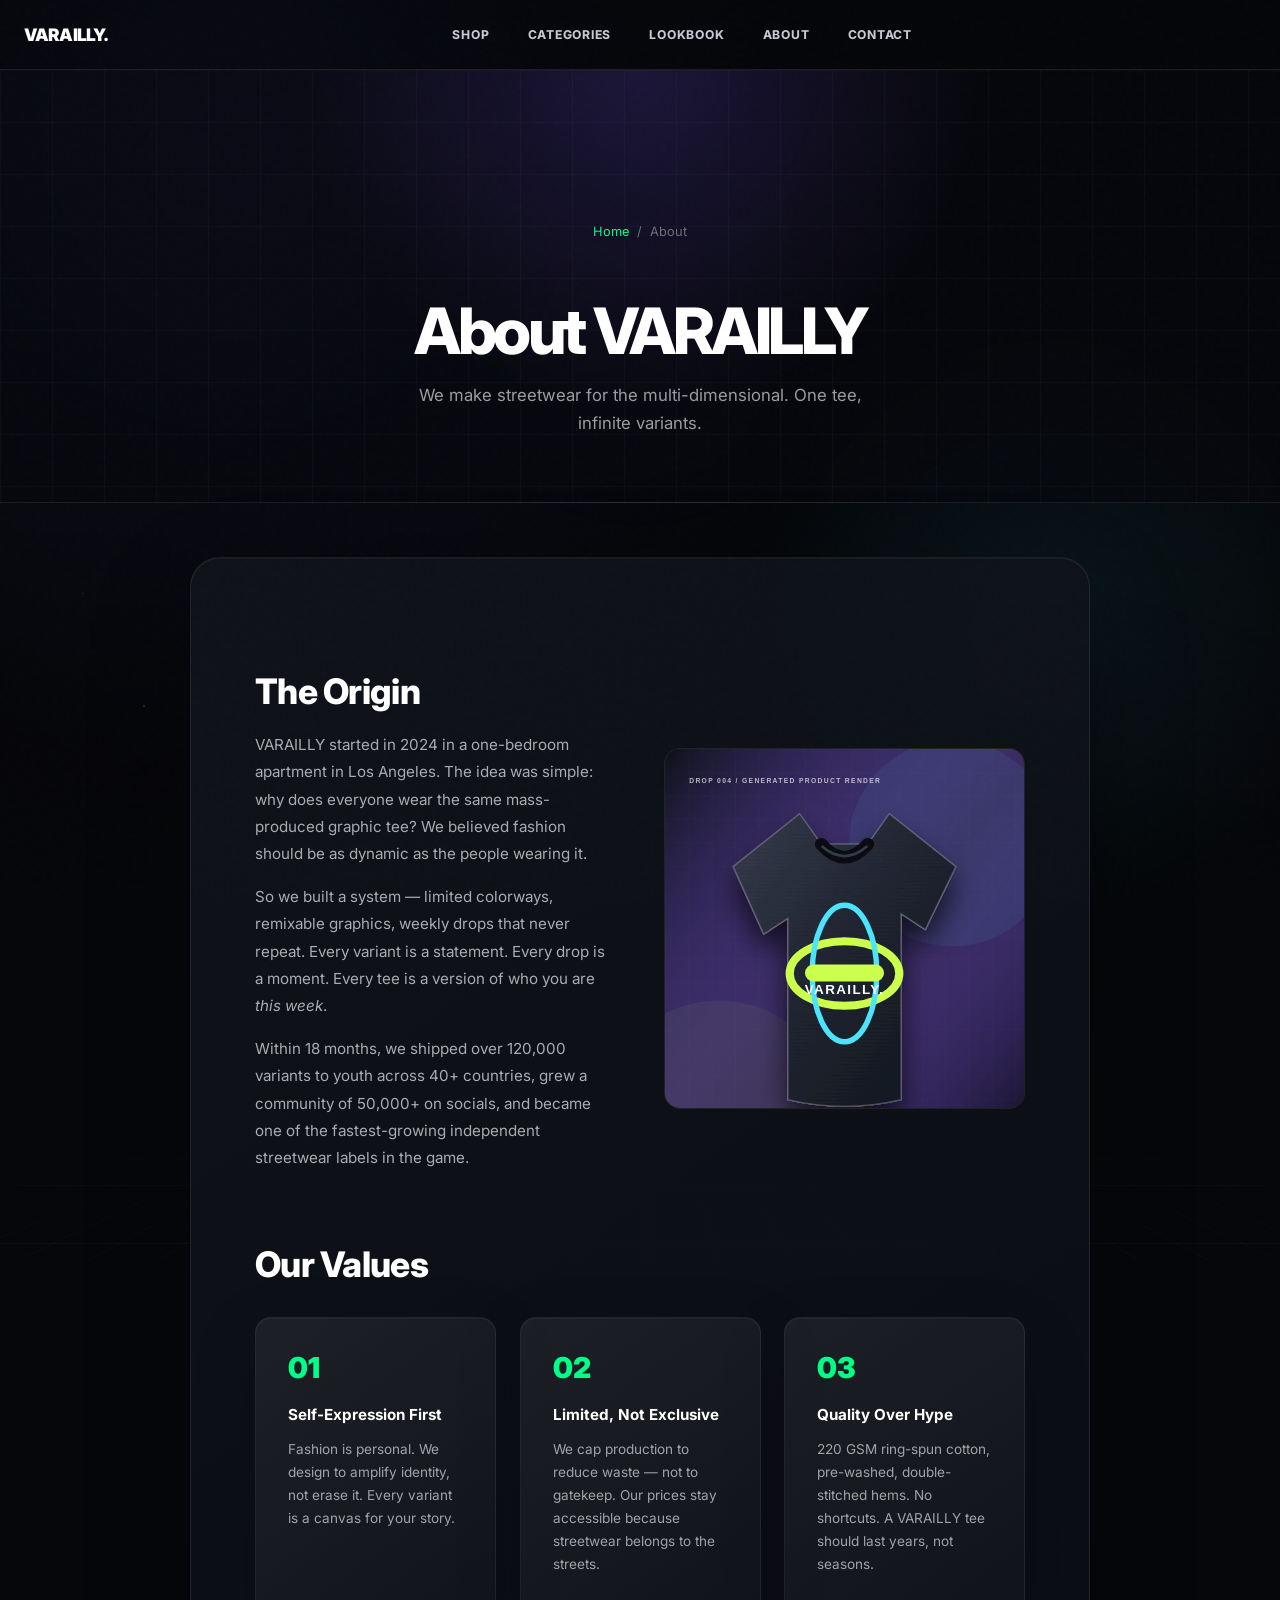
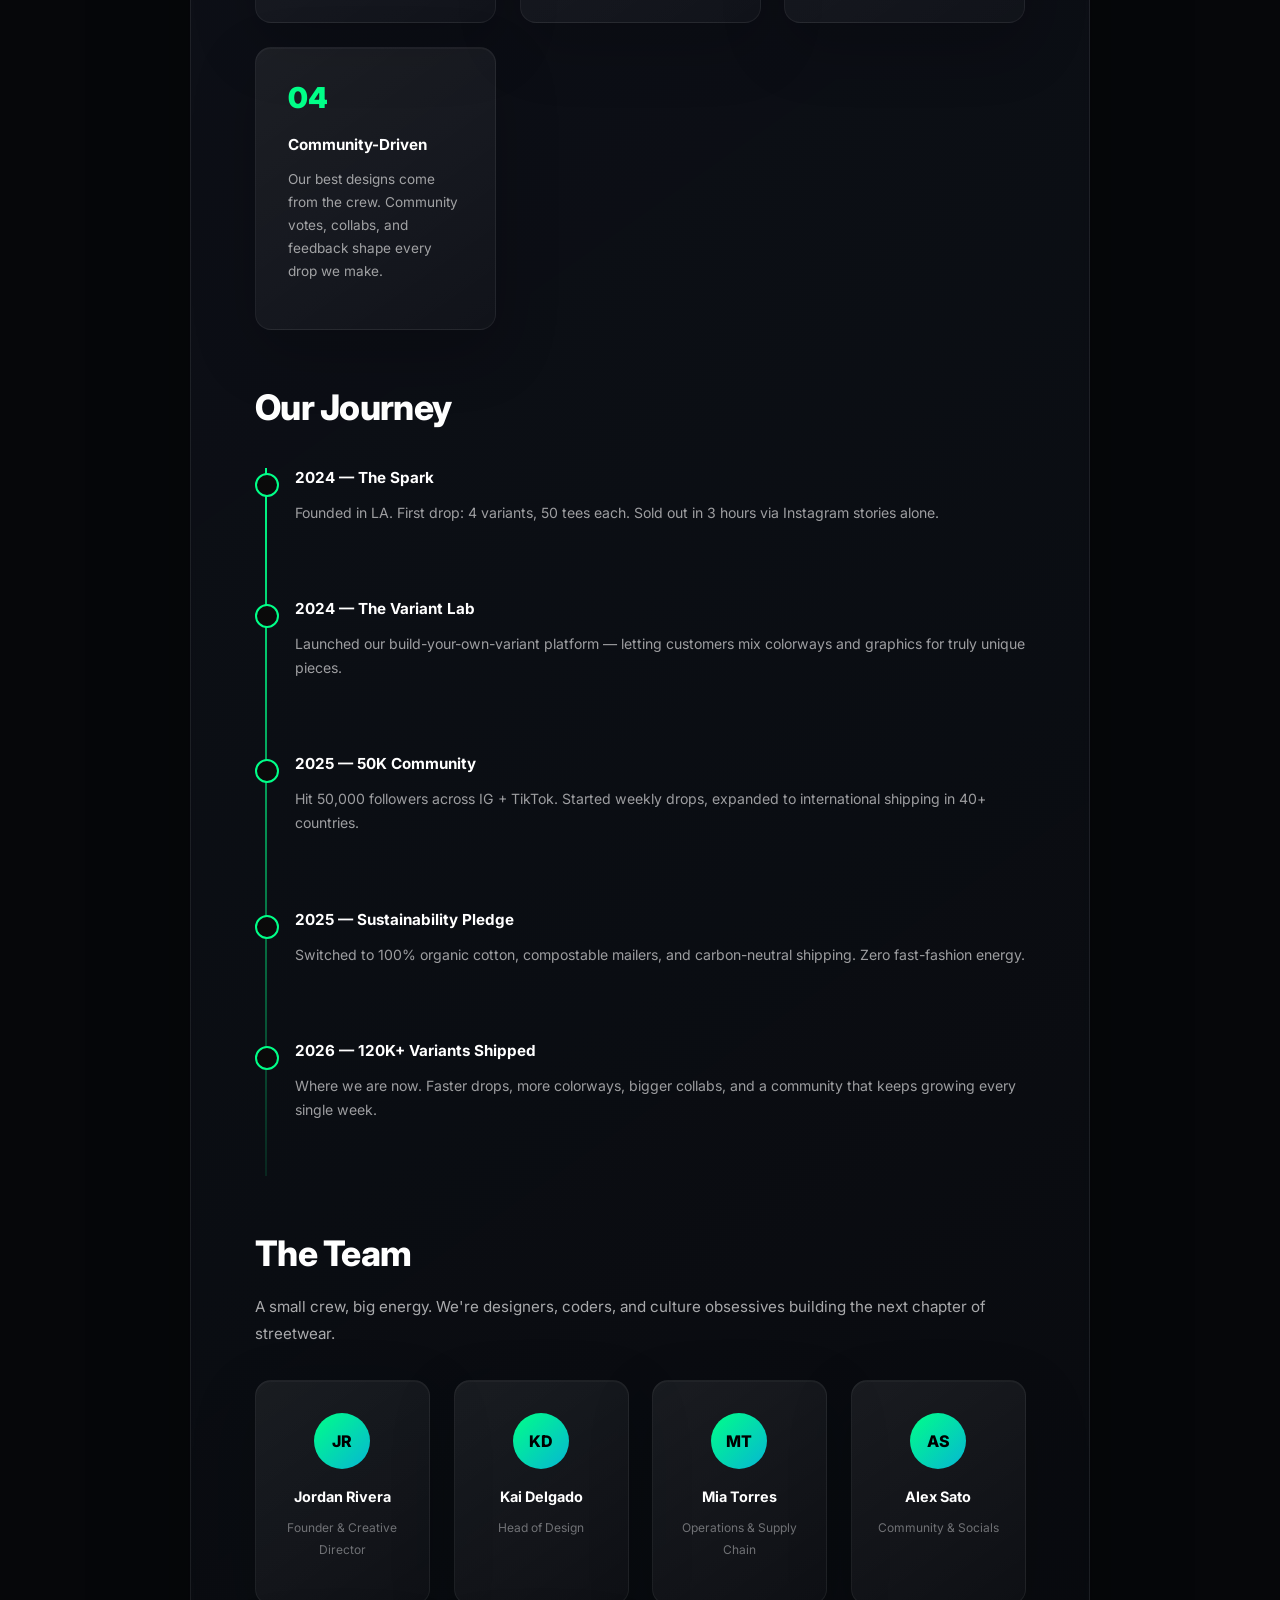
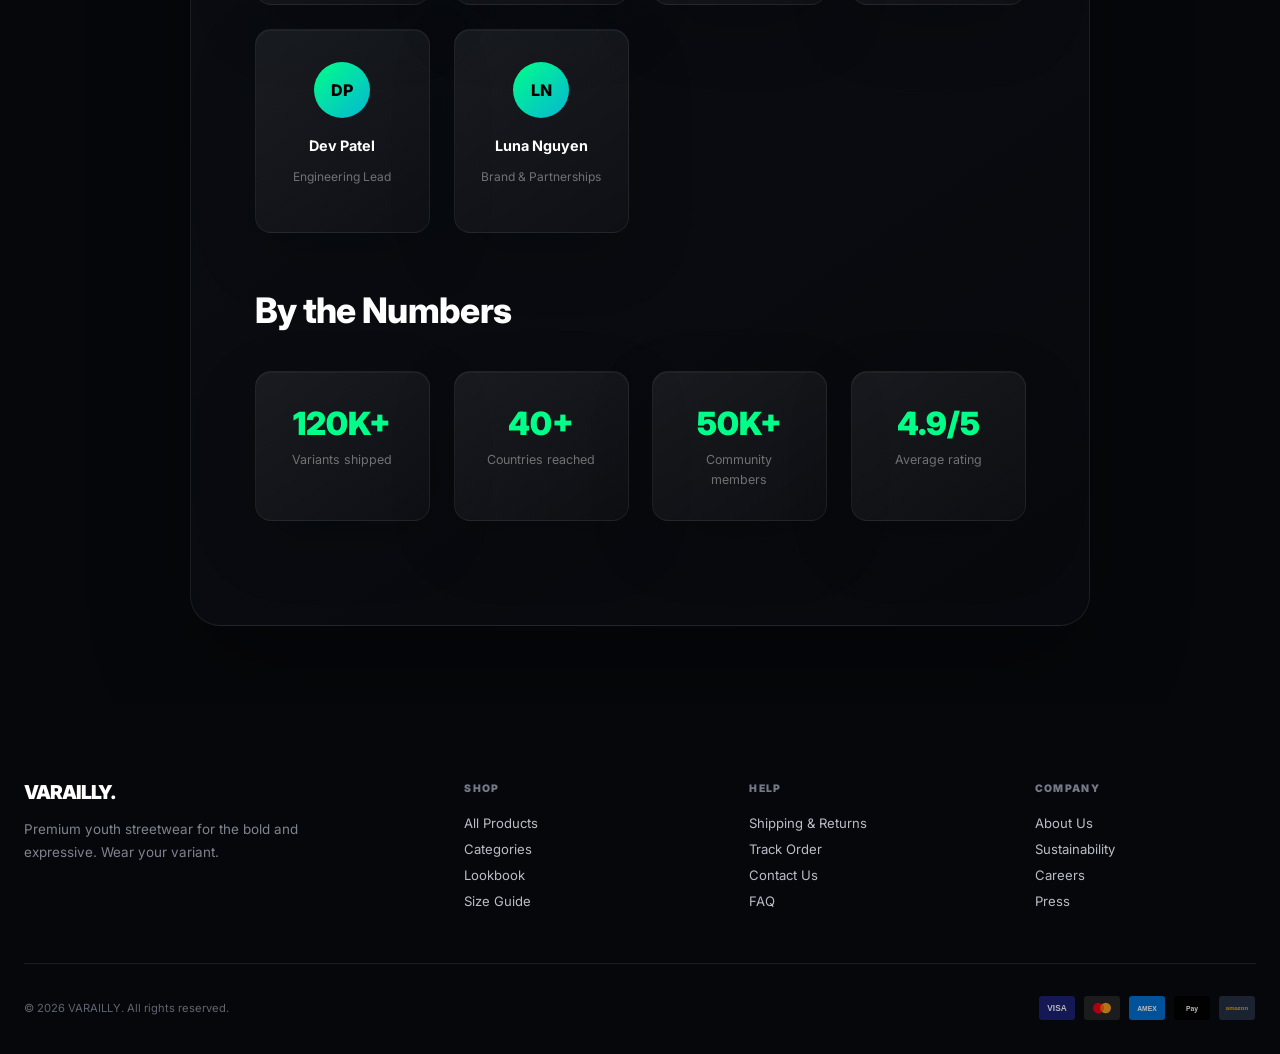
==== commit 76db4388: "Transform VARAILLY into a site-wide 3D spatial store" ====
--- a/about.html
+++ b/about.html
@@ -13,10 +13,13 @@
 <link href="https://fonts.googleapis.com/css2?family=Inter:wght@400;500;600;700;800;900&display=swap" rel="stylesheet">
 
 <!-- Styles -->
-<link rel="stylesheet" href="assets/css/style.css?v=12" />
-<link rel="stylesheet" href="assets/css/pages.css?v=12" />
+<link rel="stylesheet" href="assets/css/style.css?v=32" />
+<link rel="stylesheet" href="assets/css/pages.css?v=13" />
 </head>
 <body>
+<canvas class="spatial-canvas" id="spatialCanvas" aria-hidden="true"></canvas>
+<div class="spatial-atmosphere" aria-hidden="true"></div>
+<div class="spatial-pointer-light" id="spatialPointerLight" aria-hidden="true"></div>
 
 
 
@@ -200,6 +203,7 @@
         </div>
     </footer>
 
-    <script src="assets/js/main.js?v=12"></script>
+    <script src="assets/js/main.js?v=32"></script>
+<script src="assets/js/spatial-ui.js?v=4"></script>
 </body>
 </html>
--- a/assets/css/style.css
+++ b/assets/css/style.css
@@ -556,3 +556,586 @@
 }
 .product-image { background: linear-gradient(145deg,#eceae5,#d9d7d2); }
 .category-image { background: linear-gradient(145deg,#181d2b,#0d1222); }
+
+
+
+/* =========================================================
+   True WebGL product experience
+   ========================================================= */
+.hero-webgl-stage {
+  position: relative;
+  width: min(100%, 560px);
+  min-height: clamp(500px, 57vw, 680px);
+  overflow: hidden;
+  isolation: isolate;
+  border: 1px solid rgba(255,255,255,.1);
+  border-radius: 34px;
+  background:
+    linear-gradient(rgba(255,255,255,.035) 1px, transparent 1px),
+    linear-gradient(90deg,rgba(255,255,255,.035) 1px,transparent 1px),
+    radial-gradient(circle at 50% 40%,rgba(63,228,255,.12),transparent 38%),
+    #0b0e15;
+  background-size: 40px 40px,40px 40px,auto,auto;
+  box-shadow: 0 40px 100px rgba(0,0,0,.45), inset 0 1px rgba(255,255,255,.06);
+}
+.hero-webgl-stage::after {
+  content: "";
+  position: absolute;
+  inset: 0;
+  z-index: 4;
+  pointer-events: none;
+  border-radius: inherit;
+  background: linear-gradient(135deg,rgba(255,255,255,.08),transparent 20%,transparent 75%,rgba(130,87,255,.1));
+}
+.product-webgl {
+  position: absolute;
+  inset: 0;
+  z-index: 2;
+  width: 100%;
+  height: 100%;
+  opacity: 0;
+  touch-action: pan-y;
+  cursor: grab;
+  transition: opacity .7s var(--ease);
+}
+.is-dragging .product-webgl { cursor: grabbing; }
+.hero-webgl-fallback {
+  position: absolute;
+  inset: 24px;
+  z-index: 1;
+  width: auto;
+  opacity: 1;
+  transition: opacity .5s var(--ease), transform .7s var(--ease);
+}
+.hero-webgl-fallback .hero-main-img { height: 100%; }
+.webgl-ready .product-webgl { opacity: 1; }
+.webgl-ready .hero-webgl-fallback { opacity: 0; transform: scale(.97); pointer-events: none; }
+.webgl-hint {
+  position: absolute;
+  z-index: 6;
+  left: 20px;
+  right: 20px;
+  bottom: 18px;
+  display: flex;
+  align-items: center;
+  justify-content: space-between;
+  gap: 15px;
+  color: #858c9b;
+  font-size: .62rem;
+  font-weight: 800;
+  letter-spacing: .1em;
+  text-transform: uppercase;
+}
+.webgl-hint button {
+  padding: 7px 10px;
+  border: 1px solid rgba(255,255,255,.12);
+  border-radius: var(--radius-pill);
+  color: #aeb4c1;
+  background: rgba(255,255,255,.045);
+  font-size: .58rem;
+  font-weight: 850;
+  letter-spacing: .07em;
+  text-transform: uppercase;
+}
+.hero-3d-badge { display: inline-flex; align-items: center; gap: 7px; }
+.live-dot {
+  width: 6px;
+  height: 6px;
+  display: inline-block;
+  border-radius: 50%;
+  background: currentColor;
+  box-shadow: 0 0 14px currentColor;
+  animation: livePulse 1.7s ease-in-out infinite;
+}
+@keyframes livePulse { 50% { opacity: .35; transform: scale(.7); } }
+
+.variant-lab {
+  position: relative;
+  overflow: hidden;
+  padding: clamp(90px,12vw,170px) 0;
+  background:
+    radial-gradient(circle at 80% 35%,rgba(63,228,255,.13),transparent 27%),
+    radial-gradient(circle at 20% 75%,rgba(130,87,255,.17),transparent 30%),
+    #080a0f;
+}
+.variant-lab::before {
+  content: "V/004";
+  position: absolute;
+  left: -1vw;
+  bottom: -7vw;
+  color: rgba(255,255,255,.018);
+  font-size: clamp(12rem,30vw,34rem);
+  line-height: .8;
+  font-weight: 950;
+  letter-spacing: -.09em;
+  pointer-events: none;
+}
+.variant-lab-grid {
+  position: absolute;
+  inset: 0;
+  opacity: .6;
+  background-image: linear-gradient(rgba(255,255,255,.025) 1px,transparent 1px),linear-gradient(90deg,rgba(255,255,255,.025) 1px,transparent 1px);
+  background-size: 52px 52px;
+  mask-image: linear-gradient(90deg,transparent,#000 20%,#000 80%,transparent);
+}
+.variant-lab-inner {
+  position: relative;
+  display: grid;
+  grid-template-columns: minmax(0,.85fr) minmax(420px,1.15fr);
+  gap: clamp(54px,9vw,130px);
+  align-items: center;
+}
+.variant-lab-copy { max-width: 570px; }
+.variant-lab-title {
+  margin: 0 0 25px;
+  font-size: clamp(3.3rem,7vw,7rem);
+  line-height: .82;
+  letter-spacing: -.075em;
+  font-weight: 950;
+  text-transform: uppercase;
+}
+.variant-lab-title em { color: var(--lime); font-style: normal; }
+.variant-lab-text { margin: 0 0 30px; color: #969daa; line-height: 1.75; }
+.variant-specs {
+  margin-bottom: 34px;
+  display: grid;
+  grid-template-columns: repeat(3,1fr);
+  border-block: 1px solid var(--line);
+}
+.variant-specs span { padding: 17px 12px; color: #747b88; font-size: .62rem; letter-spacing: .06em; text-transform: uppercase; border-right: 1px solid var(--line); }
+.variant-specs span:first-child { padding-left: 0; }
+.variant-specs span:last-child { border-right: 0; }
+.variant-specs strong { display: block; margin-bottom: 4px; color: var(--white); font-size: 1rem; letter-spacing: 0; }
+.variant-controls { margin-bottom: 30px; display: grid; gap: 20px; }
+.variant-control-label { display: block; margin-bottom: 10px; color: #777e8b; font-size: .61rem; font-weight: 850; letter-spacing: .12em; text-transform: uppercase; }
+.variant-swatches, .graphic-tabs { display: flex; flex-wrap: wrap; gap: 9px; }
+.variant-swatch {
+  --swatch: #111;
+  width: 35px;
+  height: 35px;
+  border: 5px solid #11131a;
+  border-radius: 50%;
+  background: var(--swatch);
+  box-shadow: 0 0 0 1px rgba(255,255,255,.12);
+  transition: transform var(--transition),box-shadow var(--transition);
+}
+.variant-swatch:hover { transform: scale(1.08); }
+.variant-swatch.active { box-shadow: 0 0 0 2px var(--cyan),0 0 24px rgba(63,228,255,.22); }
+.graphic-tab {
+  padding: 9px 14px;
+  border: 1px solid var(--line);
+  border-radius: var(--radius-pill);
+  color: #858c99;
+  background: rgba(255,255,255,.03);
+  font-size: .68rem;
+  font-weight: 850;
+  letter-spacing: .08em;
+  text-transform: uppercase;
+}
+.graphic-tab.active { color: var(--void); border-color: var(--lime); background: var(--lime); }
+.variant-viewer {
+  position: relative;
+  min-height: clamp(560px,62vw,720px);
+  overflow: hidden;
+  isolation: isolate;
+  border: 1px solid rgba(255,255,255,.1);
+  border-radius: 38px;
+  background:
+    radial-gradient(circle at 50% 43%,rgba(130,87,255,.18),transparent 32%),
+    linear-gradient(145deg,#0f131d,#090a0f);
+  box-shadow: 0 50px 120px rgba(0,0,0,.45),inset 0 1px rgba(255,255,255,.06);
+}
+.variant-viewer::after {
+  content: "DROP 004 / REAL-TIME GARMENT";
+  position: absolute;
+  z-index: 5;
+  left: 24px;
+  top: 23px;
+  color: #7d8491;
+  font-size: .58rem;
+  font-weight: 850;
+  letter-spacing: .13em;
+}
+.variant-viewer-fallback {
+  position: absolute;
+  z-index: 1;
+  inset: 14%;
+  display: grid;
+  place-items: center;
+  opacity: .7;
+  transition: opacity .5s;
+}
+.variant-viewer-fallback svg { width: 100%; height: 100%; filter: drop-shadow(0 30px 45px rgba(0,0,0,.4)); }
+.variant-viewer.webgl-ready .variant-viewer-fallback { opacity: 0; }
+.viewer-orbit { position: absolute; z-index: 0; left: 50%; top: 50%; border: 1px solid rgba(63,228,255,.16); border-radius: 50%; pointer-events: none; }
+.viewer-orbit-a { width: 82%; height: 38%; transform: translate(-50%,-50%) rotate(-14deg); }
+.viewer-orbit-b { width: 62%; height: 72%; transform: translate(-50%,-50%) rotate(51deg); border-color: rgba(200,255,61,.12); }
+.viewer-status, .viewer-hint {
+  position: absolute;
+  z-index: 5;
+  bottom: 22px;
+  color: #7f8794;
+  font-size: .58rem;
+  font-weight: 850;
+  letter-spacing: .1em;
+  text-transform: uppercase;
+}
+.viewer-status { left: 24px; display: inline-flex; align-items: center; gap: 7px; color: var(--cyan); }
+.viewer-hint { right: 24px; }
+
+@media (max-width: 980px) {
+  .variant-lab-inner { grid-template-columns: 1fr; }
+  .variant-lab-copy { max-width: 680px; }
+  .variant-viewer { min-height: 620px; }
+}
+@media (max-width: 560px) {
+  .hero-webgl-stage { min-height: 490px; border-radius: 24px; }
+  .hero-webgl-fallback { inset: 12px; }
+  .webgl-hint span { display: none; }
+  .variant-lab { padding: 78px 0; }
+  .variant-lab-title { font-size: clamp(3.2rem,17vw,5rem); }
+  .variant-specs { grid-template-columns: 1fr; }
+  .variant-specs span { padding: 12px 0; border-right: 0; border-bottom: 1px solid var(--line); }
+  .variant-specs span:last-child { border-bottom: 0; }
+  .variant-viewer { min-height: 510px; border-radius: 24px; }
+  .viewer-hint { display: none; }
+}
+
+
+.webgl-failed .product-webgl { opacity: 0; pointer-events: none; }
+.webgl-failed .hero-webgl-fallback,
+.webgl-failed .variant-viewer-fallback { opacity: 1; }
+#fallbackShirtPath { transition: fill .35s var(--ease); }
+#fallbackGraphicLabel { transition: fill .35s var(--ease); }
+
+
+
+/* =========================================================
+   Site-wide spatial commerce layer
+   ========================================================= */
+.spatial-canvas {
+  position: fixed;
+  inset: 0;
+  z-index: 0;
+  width: 100vw;
+  height: 100vh;
+  pointer-events: none;
+  background: radial-gradient(circle at 20% 15%,#111426,#06070a 50%);
+}
+.spatial-atmosphere {
+  position: fixed;
+  inset: 0;
+  z-index: 0;
+  pointer-events: none;
+  background:
+    radial-gradient(circle at 18% 18%,rgba(130,87,255,.10),transparent 25%),
+    radial-gradient(circle at 82% 68%,rgba(63,228,255,.07),transparent 25%),
+    linear-gradient(180deg,rgba(6,7,10,.1),rgba(6,7,10,.55));
+}
+.spatial-atmosphere::after {
+  content: "";
+  position: absolute;
+  left: -15vw;
+  right: -15vw;
+  bottom: -40vh;
+  height: 75vh;
+  opacity: .22;
+  transform: perspective(700px) rotateX(67deg);
+  transform-origin: center bottom;
+  background-image:
+    linear-gradient(rgba(63,228,255,.20) 1px,transparent 1px),
+    linear-gradient(90deg,rgba(63,228,255,.20) 1px,transparent 1px);
+  background-size: 70px 70px;
+  mask-image: linear-gradient(to top,#000,transparent 78%);
+}
+.spatial-pointer-light {
+  position: fixed;
+  z-index: 0;
+  left: 0;
+  top: 0;
+  width: 36vw;
+  height: 36vw;
+  min-width: 380px;
+  min-height: 380px;
+  margin: -18vw 0 0 -18vw;
+  border-radius: 50%;
+  pointer-events: none;
+  opacity: .28;
+  filter: blur(45px);
+  background: radial-gradient(circle,rgba(130,87,255,.18),rgba(63,228,255,.07) 35%,transparent 68%);
+  will-change: transform;
+}
+
+.announcement-bar,
+.header,
+.hero,
+.trust-bar,
+.seen-on,
+.marquee,
+.products,
+.variant-lab,
+.features,
+.manifesto,
+.how-it-works,
+.video-section,
+.categories,
+.lookbook,
+.testimonials,
+.amazon-section,
+.stats,
+.instagram,
+.faq,
+.cta-banner,
+.newsletter,
+.footer {
+  position: relative;
+  z-index: 1;
+}
+
+/* One continuous futuristic world rather than disconnected flat blocks. */
+.products,
+.features,
+.manifesto,
+.how-it-works,
+.categories,
+.lookbook,
+.testimonials,
+.amazon-section,
+.instagram,
+.faq,
+.cta-banner {
+  color: var(--white);
+  border-top: 1px solid rgba(255,255,255,.07);
+  background: linear-gradient(180deg,rgba(8,10,15,.91),rgba(8,10,15,.77));
+  backdrop-filter: blur(3px);
+}
+.products { background: linear-gradient(160deg,rgba(14,16,24,.94),rgba(8,10,15,.82)); }
+.variant-lab { border-top: 1px solid rgba(63,228,255,.14); }
+.features { background: linear-gradient(145deg,rgba(8,10,15,.92),rgba(18,13,38,.83)); }
+.manifesto { color: var(--white); background: linear-gradient(130deg,rgba(35,22,82,.90),rgba(8,10,15,.82)); }
+.how-it-works { background: linear-gradient(145deg,rgba(12,16,30,.88),rgba(29,17,71,.84)); }
+.categories { background: linear-gradient(155deg,rgba(9,14,27,.91),rgba(8,10,15,.78)); }
+.lookbook { color: var(--white); background: linear-gradient(145deg,rgba(9,10,16,.91),rgba(17,13,35,.80)); }
+.testimonials { background: linear-gradient(145deg,rgba(12,15,34,.92),rgba(8,10,15,.80)); }
+.amazon-section { background: linear-gradient(145deg,rgba(24,16,14,.88),rgba(8,10,15,.82)); }
+.instagram { color: var(--white); background: linear-gradient(145deg,rgba(13,14,22,.92),rgba(8,10,15,.80)); }
+.faq { color: var(--white); background: linear-gradient(145deg,rgba(9,12,19,.92),rgba(17,13,35,.80)); }
+.cta-banner { background: linear-gradient(135deg,rgba(34,20,84,.88),rgba(8,10,15,.82)); }
+
+.products::after,
+.features::after,
+.manifesto::after,
+.how-it-works::after,
+.categories::after,
+.lookbook::after,
+.testimonials::after,
+.amazon-section::after,
+.instagram::after,
+.faq::after,
+.cta-banner::after {
+  content: "";
+  position: absolute;
+  z-index: -1;
+  inset: 7% max(12px,calc((100vw - var(--container))/2 - 30px));
+  border: 1px solid rgba(255,255,255,.045);
+  border-radius: 42px;
+  pointer-events: none;
+  box-shadow: inset 0 1px rgba(255,255,255,.025),0 0 100px rgba(0,0,0,.18);
+}
+
+.section-coordinate {
+  position: absolute;
+  z-index: 3;
+  top: 24px;
+  right: max(18px,calc((100vw - var(--container))/2));
+  display: flex;
+  align-items: center;
+  gap: 10px;
+  color: rgba(255,255,255,.29);
+  font-size: .56rem;
+  font-weight: 850;
+  letter-spacing: .14em;
+  text-transform: uppercase;
+  pointer-events: none;
+}
+.section-coordinate::before { content: ""; width: 28px; height: 1px; background: currentColor; }
+
+/* Retune formerly light-section typography for the spatial world. */
+.products .section-title,
+.manifesto .manifesto-title,
+.lookbook .section-title,
+.instagram .section-title,
+.faq .section-title { color: var(--white); }
+.products .section-subtitle,
+.lookbook .section-subtitle,
+.instagram .section-subtitle { color: #9ea4b1; opacity: 1; }
+.products .section-label,
+.manifesto .section-label,
+.lookbook .section-label,
+.instagram .section-label,
+.faq .section-label { color: var(--cyan); }
+.manifesto-desc { color: #aab0bd; }
+.manifesto .btn-outline { color: var(--white); border-color: rgba(255,255,255,.22); }
+.filter-tabs { border-color: var(--line); background: rgba(255,255,255,.045); }
+.filter-tab { color: #8a919f; }
+.filter-tab.active { color: var(--void); background: var(--lime); }
+.drop-countdown .countdown-label { color: #7f8694; }
+.faq-list, .faq-item { border-color: var(--line); }
+.faq-question { color: var(--white); }
+.faq-answer > p { color: #9ca3b0; }
+.newsletter {
+  background:
+    linear-gradient(110deg,rgba(200,255,61,.96),rgba(63,228,255,.88)),
+    var(--lime);
+}
+
+/* Product cards become floating material capsules. */
+.product-card {
+  color: var(--white);
+  border-color: rgba(255,255,255,.09);
+  background: linear-gradient(145deg,rgba(255,255,255,.075),rgba(255,255,255,.025));
+  box-shadow: 0 24px 70px rgba(0,0,0,.24),inset 0 1px rgba(255,255,255,.06);
+}
+.product-card:hover { box-shadow: 0 34px 90px rgba(0,0,0,.42),0 0 50px rgba(63,228,255,.06); }
+.product-info { background: linear-gradient(180deg,rgba(15,18,25,.72),rgba(10,12,17,.92)); }
+.product-rating span, .price-old { color: #7c8390; }
+.product-price { color: var(--lime); }
+.product-colors .color-dot { box-shadow: 0 0 0 1px rgba(255,255,255,.24); }
+
+/* Shared restrained 3D surface treatment. */
+.depth-surface {
+  --depth-rx: 0deg;
+  --depth-ry: 0deg;
+  --depth-lift: 0px;
+  --depth-x: 50%;
+  --depth-y: 50%;
+  position: relative;
+  transform-style: preserve-3d;
+  transform: perspective(1200px) rotateX(var(--depth-rx)) rotateY(var(--depth-ry)) translate3d(0,var(--depth-lift),0);
+  will-change: transform;
+  transition: transform .25s var(--ease),box-shadow var(--transition),border-color var(--transition);
+}
+.js .reveal.depth-surface.revealed {
+  transform: perspective(1200px) rotateX(var(--depth-rx)) rotateY(var(--depth-ry)) translate3d(0,var(--depth-lift),0);
+}
+.depth-surface:hover { --depth-lift: -5px; }
+.depth-surface-light {
+  position: absolute;
+  z-index: 10;
+  inset: 0;
+  border-radius: inherit;
+  pointer-events: none;
+  opacity: 0;
+  background: radial-gradient(circle at var(--depth-x) var(--depth-y),rgba(255,255,255,.17),transparent 30%);
+  mix-blend-mode: screen;
+  transition: opacity .35s;
+}
+.depth-surface:hover > .depth-surface-light { opacity: .45; }
+.depth-surface > :not(.depth-surface-light) { position: relative; }
+.product-card .product-image { transform: translateZ(18px); }
+.product-card .product-info { transform: translateZ(28px); }
+.feature-card .feature-icon,
+.step-card .step-number { transform: translateZ(22px); }
+.category-tile .category-label { transform: translateZ(26px); }
+.testimonial-card .testimonial-stars { transform: translateZ(18px); }
+
+/* Categories and editorial media get illuminated spatial frames. */
+.category-tile,
+.lookbook-item,
+.manifesto-image img,
+.amazon-card,
+.testimonial-card,
+.feature-card,
+.step-card {
+  box-shadow: 0 28px 75px rgba(0,0,0,.22),inset 0 1px rgba(255,255,255,.05);
+}
+.lookbook-item { border: 1px solid var(--line); }
+.lookbook-item img { filter: saturate(.82) contrast(1.03); }
+.manifesto-image { position: relative; }
+.manifesto-image::before {
+  content: "";
+  position: absolute;
+  inset: -12px 10% 12px -12px;
+  z-index: -1;
+  border: 1px solid rgba(63,228,255,.22);
+  border-radius: var(--radius-l);
+  transform: translate3d(0,0,-20px);
+}
+
+/* Fixed spatial navigation rail. */
+.spatial-rail {
+  position: fixed;
+  z-index: 850;
+  right: 17px;
+  top: 50%;
+  display: flex;
+  flex-direction: column;
+  align-items: center;
+  gap: 9px;
+  transform: translateY(-50%);
+}
+.spatial-rail::before {
+  content: "";
+  position: absolute;
+  z-index: -1;
+  inset: -14px -9px;
+  border: 1px solid rgba(255,255,255,.08);
+  border-radius: var(--radius-pill);
+  background: rgba(6,7,10,.50);
+  backdrop-filter: blur(10px);
+}
+.spatial-rail-label {
+  position: absolute;
+  right: 28px;
+  top: 50%;
+  min-width: max-content;
+  color: #868d99;
+  font-size: .54rem;
+  font-weight: 850;
+  letter-spacing: .11em;
+  text-transform: uppercase;
+  transform: translateY(-50%) rotate(-90deg) translateY(-24px);
+  transform-origin: right center;
+}
+.spatial-rail-dot {
+  width: 5px;
+  height: 5px;
+  padding: 0;
+  border-radius: 50%;
+  background: #4d5360;
+  transition: transform .25s,background .25s,box-shadow .25s;
+}
+.spatial-rail-dot.active { background: var(--lime); box-shadow: 0 0 12px var(--lime); transform: scale(1.55); }
+
+@media (max-width: 820px) {
+  .spatial-pointer-light, .spatial-rail { display: none; }
+  .products::after,.features::after,.manifesto::after,.how-it-works::after,.categories::after,.lookbook::after,.testimonials::after,.amazon-section::after,.instagram::after,.faq::after,.cta-banner::after { inset: 8px; border-radius: 26px; }
+  .section-coordinate { right: 16px; }
+  .depth-surface { transform: none !important; }
+  .depth-surface-light { display: none; }
+  .product-card .product-image,.product-card .product-info,.feature-card .feature-icon,.step-card .step-number,.category-tile .category-label,.testimonial-card .testimonial-stars { transform: none; }
+}
+
+@media (prefers-reduced-motion: reduce) {
+  .spatial-canvas { opacity: .55; }
+  .spatial-pointer-light { display: none; }
+  .depth-surface { transform: none !important; }
+}
+
+
+.generated-fallback {
+  opacity: 1 !important;
+  visibility: visible !important;
+  filter: saturate(.9) contrast(1.02);
+}
+.product-image .generated-fallback { object-fit: cover; }
+.category-image .generated-fallback,
+.lookbook-item .generated-fallback,
+.insta-item .generated-fallback { object-fit: cover; }
+
+
+@media (max-width: 820px) {
+  .products,.features,.manifesto,.how-it-works,.categories,.lookbook,.testimonials,.amazon-section,.instagram,.faq,.cta-banner { backdrop-filter: none; }
+  .depth-surface { will-change: auto; }
+  .spatial-atmosphere::after { opacity: .12; }
+}
--- a/assets/css/pages.css
+++ b/assets/css/pages.css
@@ -724,3 +724,44 @@
     .site-footer__top { grid-template-columns: 1fr; }
     .measure-guide { grid-template-columns: 1fr; }
 }
+
+
+
+/* =========================================================
+   Shared spatial shell for secondary pages
+   ========================================================= */
+body { background: #06070a; }
+main, .footer, .header { position: relative; z-index: 1; }
+.page-hero {
+  z-index: 1;
+  border-bottom: 1px solid rgba(255,255,255,.08);
+  background:
+    linear-gradient(rgba(255,255,255,.025) 1px,transparent 1px),
+    linear-gradient(90deg,rgba(255,255,255,.025) 1px,transparent 1px),
+    radial-gradient(circle at 50% 0,rgba(130,87,255,.18),transparent 44%),
+    rgba(7,9,14,.76);
+  background-size: 52px 52px,52px 52px,auto,auto;
+  backdrop-filter: blur(4px);
+}
+.page-hero h1 { letter-spacing: -.055em; }
+.page-content {
+  position: relative;
+  z-index: 1;
+  margin-top: 54px;
+  margin-bottom: 78px;
+  padding: clamp(34px,5vw,64px);
+  border: 1px solid rgba(255,255,255,.08);
+  border-radius: 30px;
+  background: linear-gradient(145deg,rgba(17,20,28,.90),rgba(8,10,15,.80));
+  box-shadow: 0 40px 100px rgba(0,0,0,.30),inset 0 1px rgba(255,255,255,.04);
+  backdrop-filter: blur(4px);
+}
+.info-card,.value-card,.team-card,.job-card,.sus-stat,.contact-sidebar,.size-table-wrapper {
+  background: linear-gradient(145deg,rgba(255,255,255,.065),rgba(255,255,255,.025));
+  box-shadow: 0 22px 65px rgba(0,0,0,.20),inset 0 1px rgba(255,255,255,.04);
+}
+@media (max-width: 820px) {
+  .page-hero,.page-content { backdrop-filter: none; }
+  .page-content { width: calc(100% - 24px); margin-top: 24px; padding: 25px 18px; border-radius: 22px; }
+  .depth-surface { will-change: auto; transform: none !important; }
+}
